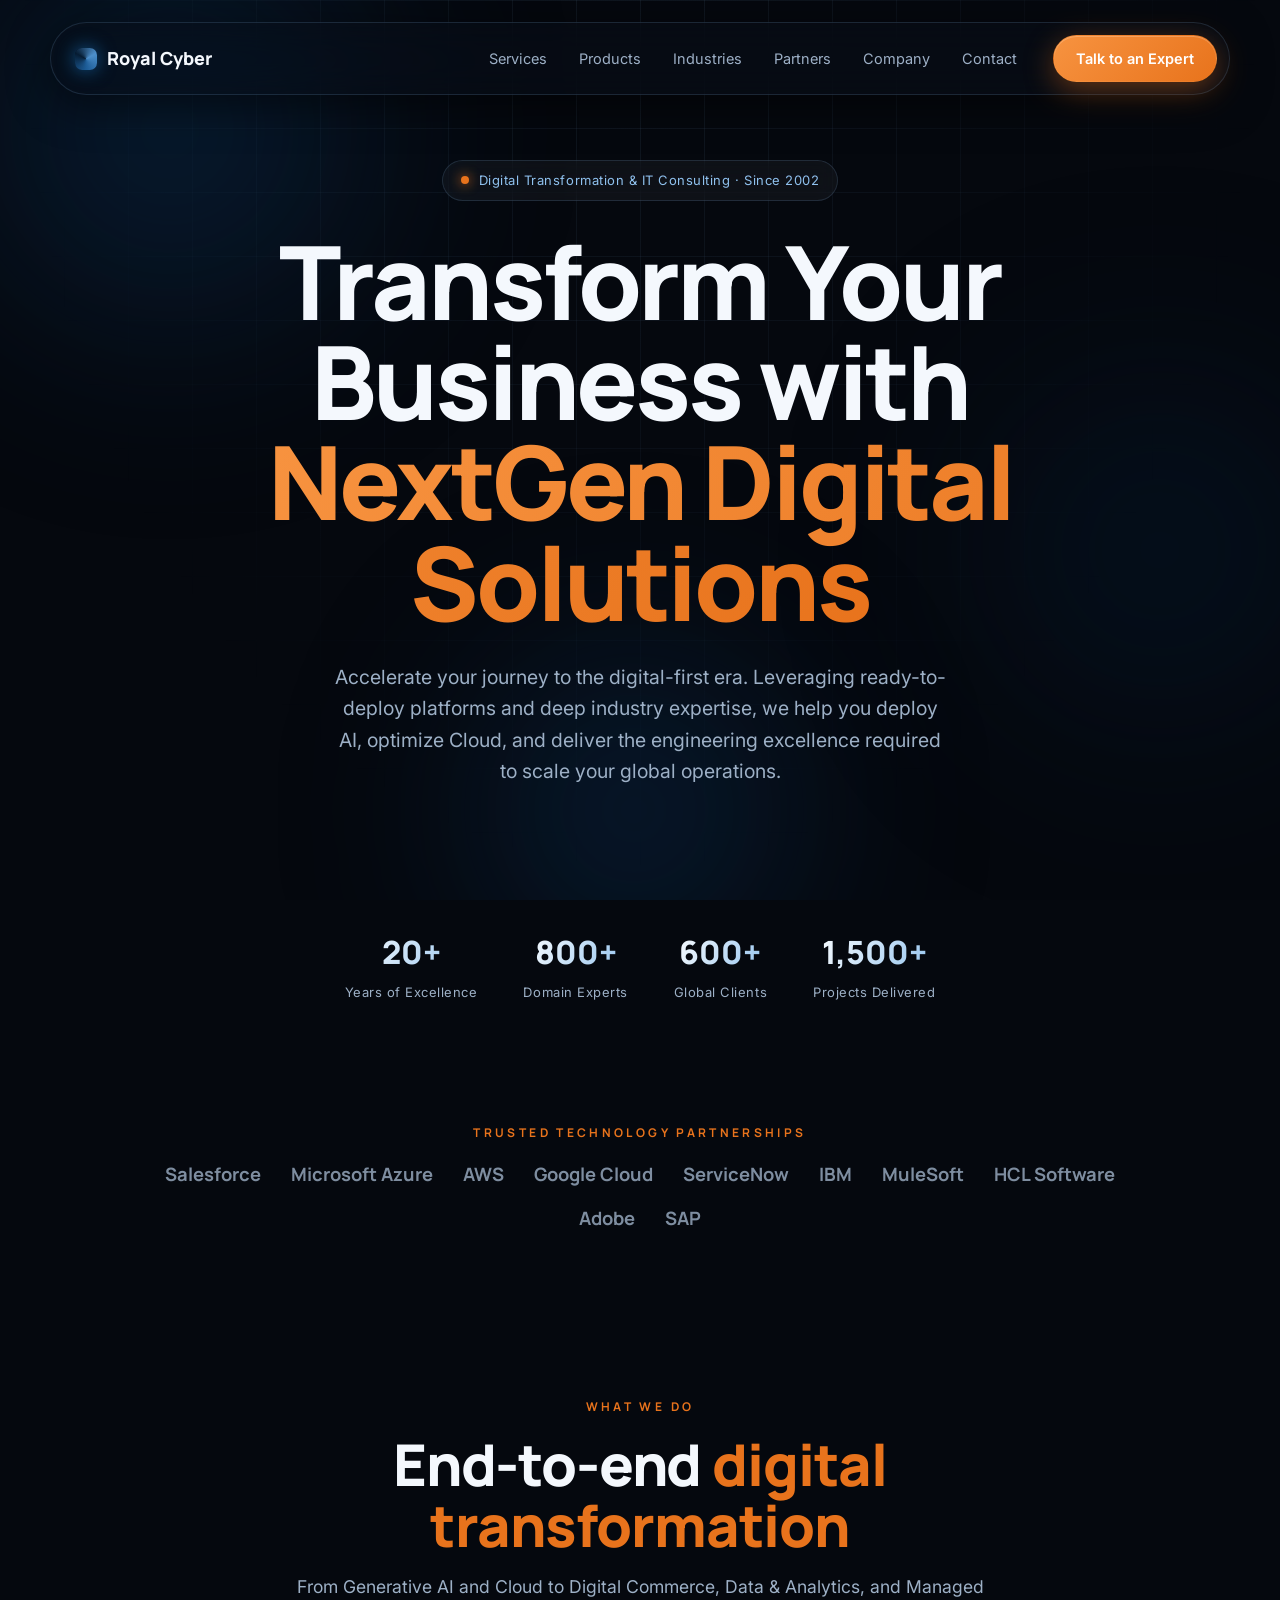
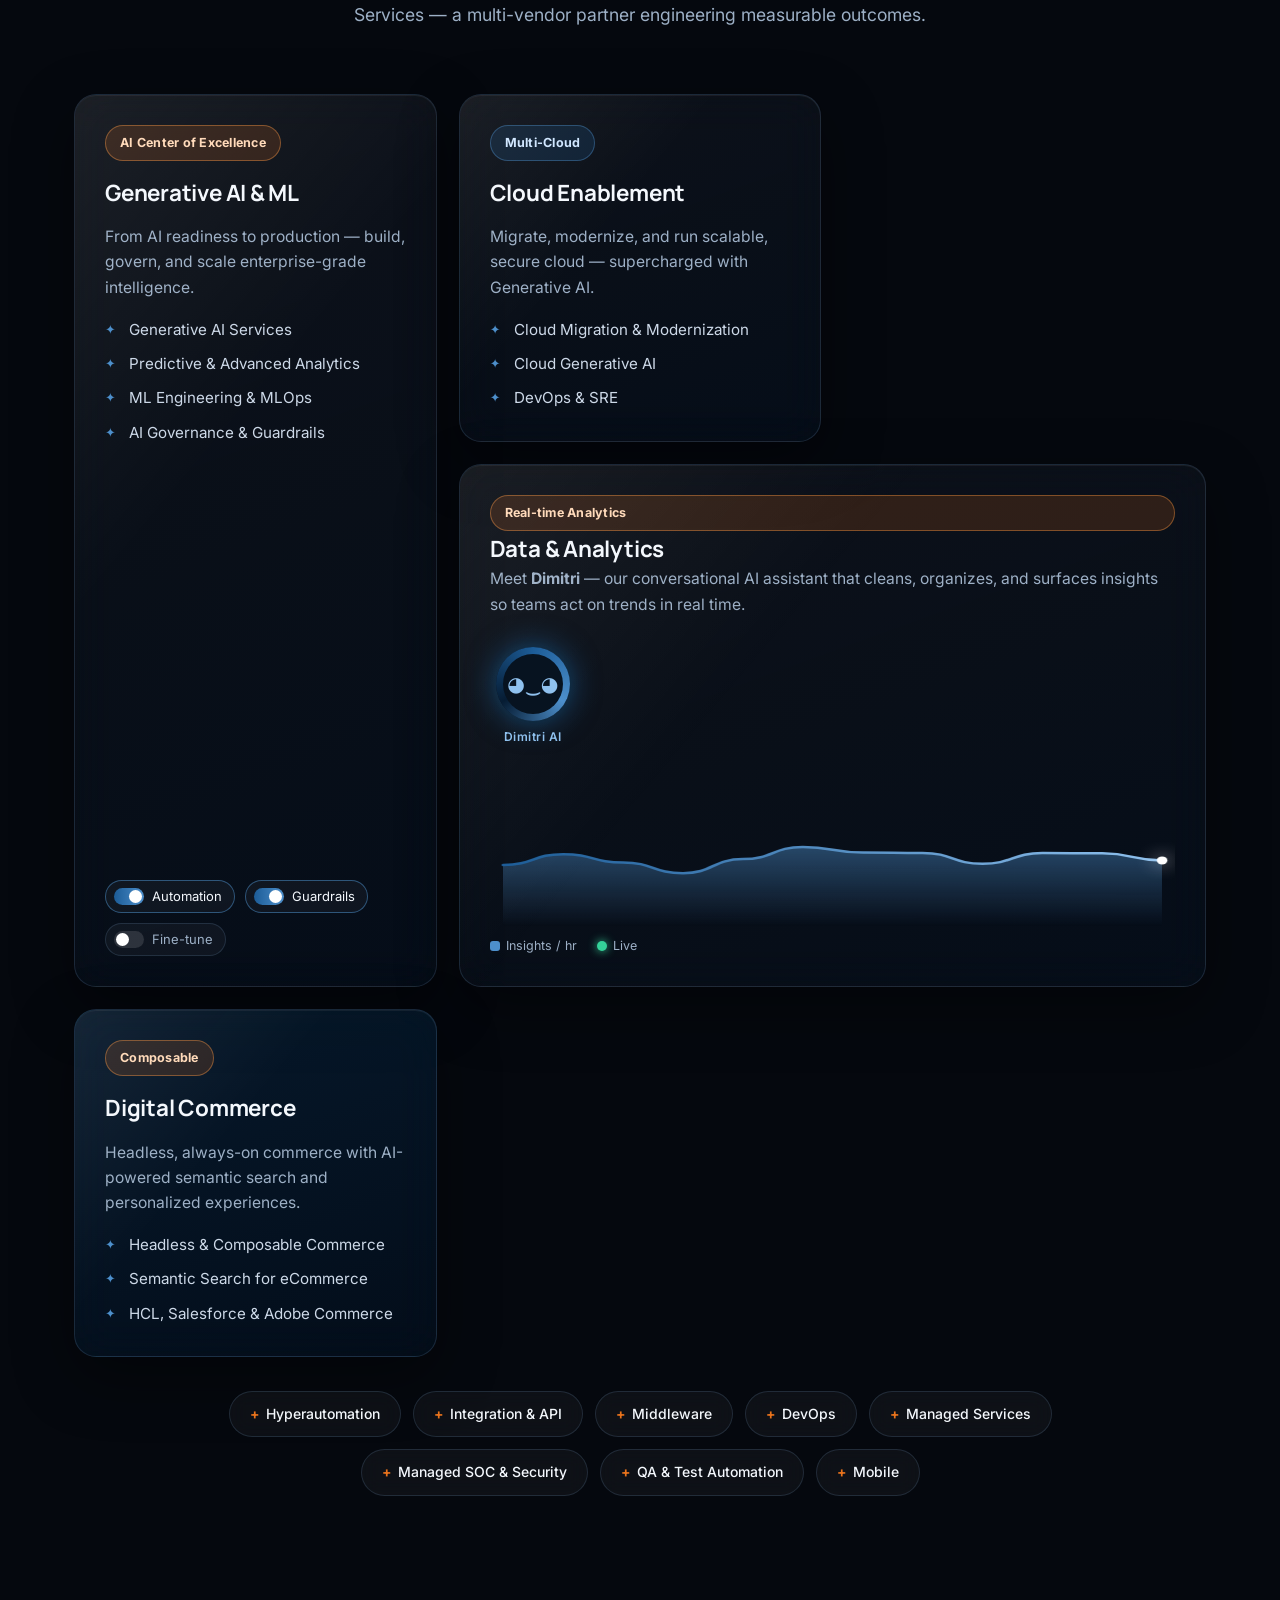
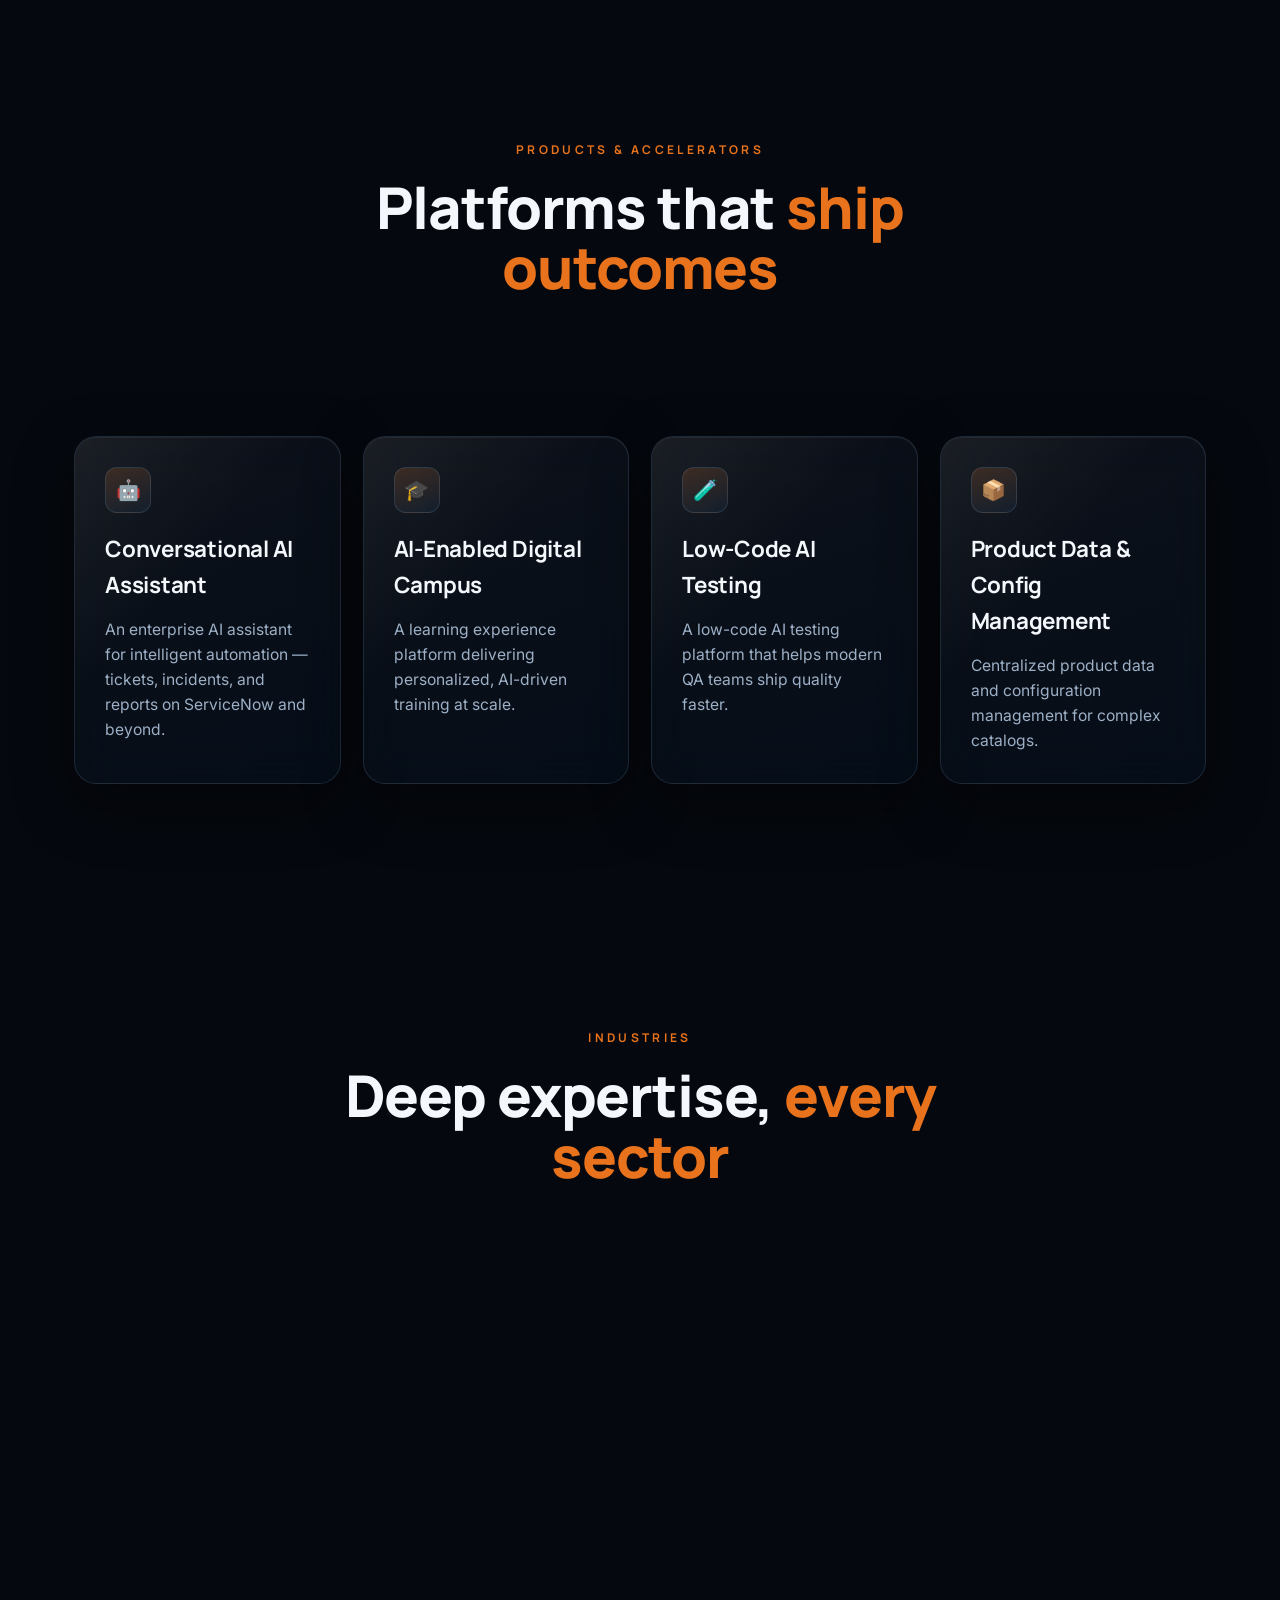
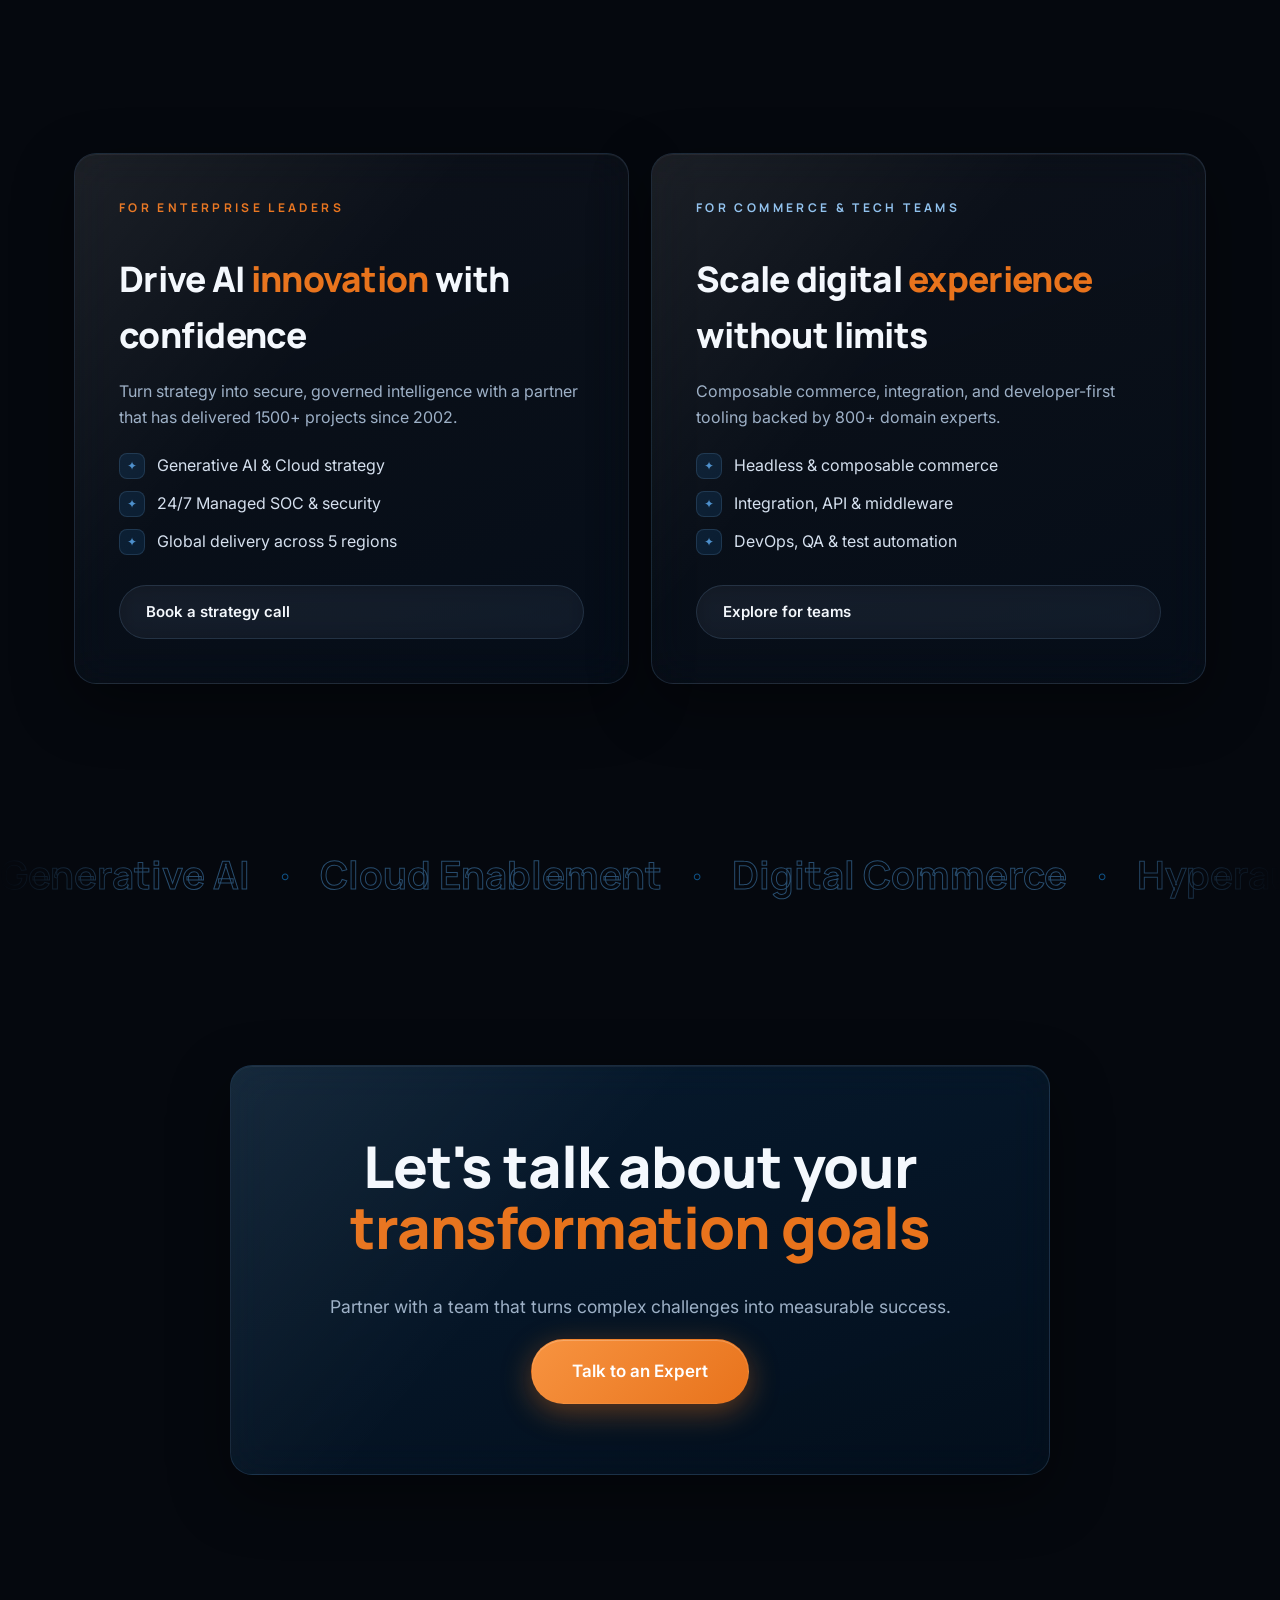
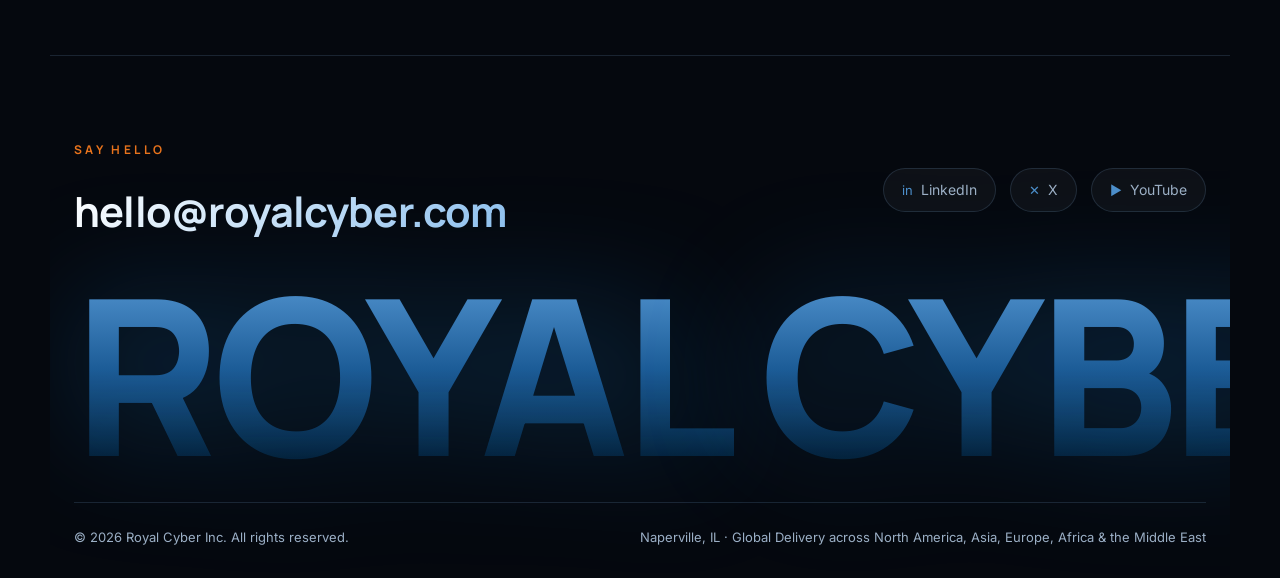
==== index.html @ 19e2948d "Populate site with real Royal Cyber homepage content and sections Rebuild page content to mirror roy" ====
<!DOCTYPE html>
<html lang="en">
<head>
  <meta charset="UTF-8" />
  <meta name="viewport" content="width=device-width, initial-scale=1.0" />
  <meta name="theme-color" content="#0B0B0E" />
  <title>Royal Cyber — Accelerate Your Digital Enterprise</title>
  <meta name="description" content="Royal Cyber leverages Generative AI, Cloud Acceleration, and Digital Commerce to transform complex challenges into measurable success." />

  <!-- Fonts: Manrope (clean display) + Inter (body) -->
  <link rel="preconnect" href="https://fonts.googleapis.com" />
  <link rel="preconnect" href="https://fonts.gstatic.com" crossorigin />
  <link href="https://fonts.googleapis.com/css2?family=Manrope:wght@500;600;700;800&family=Inter:wght@400;500;600&display=swap" rel="stylesheet" />

  <link rel="stylesheet" href="assets/styles.css" />
</head>
<body>

  <!-- ══════════════════  INTRO LOADER  ══════════════════ -->
  <div class="intro" id="intro" aria-hidden="true">
    <div class="intro__geo">
      <svg viewBox="0 0 200 200" class="intro__svg" role="img" aria-label="Royal Cyber loading">
        <defs>
          <radialGradient id="introGlow" cx="50%" cy="50%" r="50%">
            <stop offset="0%" stop-color="#5B9BD5" />
            <stop offset="55%" stop-color="#1C5C97" />
            <stop offset="100%" stop-color="#061C33" />
          </radialGradient>
        </defs>
        <!-- Sacred geometry ring of nodes -->
        <g class="intro__nodes" stroke="url(#introGlow)" stroke-width="1" fill="none">
          <circle cx="100" cy="100" r="70" opacity="0.35" />
          <circle cx="100" cy="100" r="48" opacity="0.55" />
          <polygon points="100,30 160,135 40,135" opacity="0.5" />
          <polygon points="100,170 40,65 160,65" opacity="0.5" />
        </g>
        <circle cx="100" cy="100" r="18" fill="url(#introGlow)" class="intro__core" />
      </svg>
    </div>
    <div class="intro__word">ROYAL CYBER</div>
  </div>

  <!-- ══════════════════  AMBIENT BACKGROUND  ══════════════════ -->
  <div class="aura" aria-hidden="true">
    <span class="aura__blob aura__blob--1"></span>
    <span class="aura__blob aura__blob--2"></span>
    <span class="aura__blob aura__blob--3"></span>
    <div class="aura__grid"></div>
  </div>
  <div class="cursor-trail" id="cursorTrail" aria-hidden="true"></div>

  <!-- ══════════════════  NAV  ══════════════════ -->
  <header class="nav" id="nav">
    <a href="#top" class="nav__brand" aria-label="Royal Cyber home">
      <span class="nav__logo" aria-hidden="true"></span>
      Royal&nbsp;Cyber
    </a>
    <nav class="nav__links" aria-label="Primary">
      <a href="#services">Services</a>
      <a href="#products">Products</a>
      <a href="#industries">Industries</a>
      <a href="#partners">Partners</a>
      <a href="#company">Company</a>
      <a href="#contact">Contact</a>
    </nav>
    <a href="#contact" class="btn btn--primary nav__cta">Talk to an Expert</a>
    <button class="nav__burger" id="burger" aria-label="Toggle menu" aria-expanded="false">
      <span></span><span></span>
    </button>
  </header>

  <main id="top">

    <!-- ══════════════════  HERO  ══════════════════ -->
    <section class="hero" id="hero">
      <div class="hero__inner">
        <span class="pill-tag reveal" data-reveal>
          <span class="pill-tag__dot"></span> Digital Transformation &amp; IT Consulting · Since 2002
        </span>

        <h1 class="hero__title">
          <span class="line" data-reveal>Transform Your Business with</span>
          <span class="line" data-reveal><em>NextGen Digital Solutions</em></span>
        </h1>

        <p class="hero__sub reveal" data-reveal>
          Accelerate your journey to the digital-first era. Leveraging ready-to-deploy
          platforms and deep industry expertise, we help you deploy AI, optimize Cloud,
          and deliver the engineering excellence required to scale your global operations.
        </p>

        <div class="hero__cta reveal" data-reveal>
          <a href="#contact" class="btn btn--primary">Talk to an Expert</a>
          <a href="#services" class="btn btn--ghost">Explore Our Solutions</a>
        </div>

        <div class="hero__stats reveal" data-reveal>
          <div class="hero__stat"><b data-count="20" data-suffix="+">0</b><span>Years of Excellence</span></div>
          <div class="hero__stat"><b data-count="800" data-suffix="+">0</b><span>Domain Experts</span></div>
          <div class="hero__stat"><b data-count="600" data-suffix="+">0</b><span>Global Clients</span></div>
          <div class="hero__stat"><b data-count="1500" data-suffix="+">0</b><span>Projects Delivered</span></div>
        </div>
      </div>
    </section>

    <!-- ══════════════════  PARTNERS STRIP  ══════════════════ -->
    <section class="section" id="partners" style="padding-top:40px;padding-bottom:40px;">
      <p class="eyebrow" style="text-align:center;display:block;" data-reveal>Trusted Technology Partnerships</p>
      <div class="logos" data-reveal>
        <span>Salesforce</span><span>Microsoft&nbsp;Azure</span><span>AWS</span>
        <span>Google&nbsp;Cloud</span><span>ServiceNow</span><span>IBM</span>
        <span>MuleSoft</span><span>HCL&nbsp;Software</span><span>Adobe</span><span>SAP</span>
      </div>
    </section>

    <!-- ══════════════════  SERVICES BENTO  ══════════════════ -->
    <section class="section" id="services">
      <div class="section__head">
        <span class="eyebrow" data-reveal>What We Do</span>
        <h2 class="section__title" data-reveal>End-to-end <em>digital transformation</em></h2>
        <p class="section__lead" data-reveal>
          From Generative AI and Cloud to Digital Commerce, Data &amp; Analytics, and
          Managed Services — a multi-vendor partner engineering measurable outcomes.
        </p>
      </div>

      <div class="bento">
        <!-- Card 1 : Generative AI -->
        <article class="card card--tall glass tilt" data-reveal>
          <div class="card__badge">AI Center of Excellence</div>
          <h3 class="card__title">Generative AI &amp; ML</h3>
          <p class="card__text">From AI readiness to production — build, govern, and scale enterprise-grade intelligence.</p>
          <ul class="card__list">
            <li>Generative AI Services</li>
            <li>Predictive &amp; Advanced Analytics</li>
            <li>ML Engineering &amp; MLOps</li>
            <li>AI Governance &amp; Guardrails</li>
          </ul>
          <div class="toggles" role="group" aria-label="Capabilities">
            <button class="toggle is-on" data-toggle><span></span>Automation</button>
            <button class="toggle is-on" data-toggle><span></span>Guardrails</button>
            <button class="toggle" data-toggle><span></span>Fine-tune</button>
          </div>
        </article>

        <!-- Card 2 : Cloud -->
        <article class="card glass tilt" data-reveal>
          <div class="card__badge card__badge--alt">Multi-Cloud</div>
          <h3 class="card__title">Cloud Enablement</h3>
          <p class="card__text">Migrate, modernize, and run scalable, secure cloud — supercharged with Generative AI.</p>
          <ul class="card__list">
            <li>Cloud Migration &amp; Modernization</li>
            <li>Cloud Generative AI</li>
            <li>DevOps &amp; SRE</li>
          </ul>
        </article>

        <!-- Card 3 : Data & Analytics + Dimitri AI (live chart) -->
        <article class="card card--wide glass tilt" data-reveal>
          <div class="card__row">
            <div>
              <div class="card__badge">Real-time Analytics</div>
              <h3 class="card__title">Data &amp; Analytics</h3>
              <p class="card__text">Meet <b>Dimitri</b> — our conversational AI assistant that cleans, organizes, and surfaces insights so teams act on trends in real time.</p>
            </div>
            <div class="avatar" aria-hidden="true">
              <span class="avatar__ring"></span>
              <span class="avatar__face">◕‿◕</span>
              <span class="avatar__name">Dimitri&nbsp;AI</span>
            </div>
          </div>
          <div class="chart" data-chart aria-label="Live performance chart">
            <svg viewBox="0 0 520 160" preserveAspectRatio="none" class="chart__svg">
              <defs>
                <linearGradient id="chartFill" x1="0" y1="0" x2="0" y2="1">
                  <stop offset="0%" stop-color="#4D8FCB" stop-opacity="0.45" />
                  <stop offset="100%" stop-color="#4D8FCB" stop-opacity="0" />
                </linearGradient>
                <linearGradient id="chartLine" x1="0" y1="0" x2="1" y2="0">
                  <stop offset="0%" stop-color="#1C5C97" />
                  <stop offset="100%" stop-color="#8FC1EE" />
                </linearGradient>
              </defs>
              <path class="chart__area" fill="url(#chartFill)" />
              <path class="chart__line" fill="none" stroke="url(#chartLine)" stroke-width="2.5" stroke-linecap="round" />
              <circle class="chart__dot" r="4" fill="#fff" />
            </svg>
            <div class="chart__legend">
              <span><i style="background:#4D8FCB"></i>Insights / hr</span>
              <span class="chart__live"><i></i>Live</span>
            </div>
          </div>
        </article>

        <!-- Card 4 : Digital Commerce -->
        <article class="card glass tilt card--accent" data-reveal>
          <div class="card__badge">Composable</div>
          <h3 class="card__title">Digital Commerce</h3>
          <p class="card__text">Headless, always-on commerce with AI-powered semantic search and personalized experiences.</p>
          <ul class="card__list">
            <li>Headless &amp; Composable Commerce</li>
            <li>Semantic Search for eCommerce</li>
            <li>HCL, Salesforce &amp; Adobe Commerce</li>
          </ul>
        </article>
      </div>

      <!-- capability chips -->
      <div class="chips" style="margin-top:34px;" data-reveal>
        <span class="chip"><b>+</b>Hyperautomation</span>
        <span class="chip"><b>+</b>Integration &amp; API</span>
        <span class="chip"><b>+</b>Middleware</span>
        <span class="chip"><b>+</b>DevOps</span>
        <span class="chip"><b>+</b>Managed Services</span>
        <span class="chip"><b>+</b>Managed SOC &amp; Security</span>
        <span class="chip"><b>+</b>QA &amp; Test Automation</span>
        <span class="chip"><b>+</b>Mobile</span>
      </div>
    </section>

    <!-- ══════════════════  PRODUCTS  ══════════════════ -->
    <section class="section" id="products">
      <div class="section__head">
        <span class="eyebrow" data-reveal>Products &amp; Accelerators</span>
        <h2 class="section__title" data-reveal>Platforms that <em>ship outcomes</em></h2>
        <p class="section__lead" data-reveal>
          Ready-to-deploy products built on years of enterprise engineering, so you
          move from idea to impact faster.
        </p>
      </div>

      <div class="cardgrid">
        <article class="card glass tilt" data-reveal>
          <div class="pcard__ic">🤖</div>
          <h3 class="card__title">Conversational AI Assistant</h3>
          <p class="card__text">An enterprise AI assistant for intelligent automation — tickets, incidents, and reports on ServiceNow and beyond.</p>
        </article>
        <article class="card glass tilt" data-reveal>
          <div class="pcard__ic">🎓</div>
          <h3 class="card__title">AI-Enabled Digital Campus</h3>
          <p class="card__text">A learning experience platform delivering personalized, AI-driven training at scale.</p>
        </article>
        <article class="card glass tilt" data-reveal>
          <div class="pcard__ic">🧪</div>
          <h3 class="card__title">Low-Code AI Testing</h3>
          <p class="card__text">A low-code AI testing platform that helps modern QA teams ship quality faster.</p>
        </article>
        <article class="card glass tilt" data-reveal>
          <div class="pcard__ic">📦</div>
          <h3 class="card__title">Product Data &amp; Config Management</h3>
          <p class="card__text">Centralized product data and configuration management for complex catalogs.</p>
        </article>
      </div>
    </section>

    <!-- ══════════════════  INDUSTRIES  ══════════════════ -->
    <section class="section" id="industries">
      <div class="section__head">
        <span class="eyebrow" data-reveal>Industries</span>
        <h2 class="section__title" data-reveal>Deep expertise, <em>every sector</em></h2>
      </div>
      <div class="ind-grid">
        <div class="ind glass" data-reveal><span class="ind__ic">🛍️</span><span class="ind__name">Retail &amp; eCommerce</span></div>
        <div class="ind glass" data-reveal><span class="ind__ic">🏦</span><span class="ind__name">Banking &amp; Financial</span></div>
        <div class="ind glass" data-reveal><span class="ind__ic">🩺</span><span class="ind__name">Healthcare</span></div>
        <div class="ind glass" data-reveal><span class="ind__ic">🏭</span><span class="ind__name">Manufacturing</span></div>
        <div class="ind glass" data-reveal><span class="ind__ic">🛡️</span><span class="ind__name">Insurance</span></div>
        <div class="ind glass" data-reveal><span class="ind__ic">🚚</span><span class="ind__name">Logistics &amp; Supply Chain</span></div>
        <div class="ind glass" data-reveal><span class="ind__ic">📡</span><span class="ind__name">Telecom</span></div>
        <div class="ind glass" data-reveal><span class="ind__ic">🏛️</span><span class="ind__name">Public Sector</span></div>
      </div>
    </section>

    <!-- ══════════════════  DUAL AUDIENCE / WHY  ══════════════════ -->
    <section class="section split" id="company">
      <div class="split__col glass tilt" data-reveal>
        <span class="eyebrow">For Enterprise Leaders</span>
        <h3 class="split__title">Drive AI <em>innovation</em> with confidence</h3>
        <p class="split__text">Turn strategy into secure, governed intelligence with a partner that has delivered 1500+ projects since 2002.</p>
        <ul class="feature-list">
          <li><span class="feature-list__ic">✦</span>Generative AI &amp; Cloud strategy</li>
          <li><span class="feature-list__ic">✦</span>24/7 Managed SOC &amp; security</li>
          <li><span class="feature-list__ic">✦</span>Global delivery across 5 regions</li>
        </ul>
        <a href="#contact" class="btn btn--ghost">Book a strategy call</a>
      </div>

      <div class="split__col glass tilt" data-reveal>
        <span class="eyebrow eyebrow--alt">For Commerce &amp; Tech Teams</span>
        <h3 class="split__title">Scale digital <em>experience</em> without limits</h3>
        <p class="split__text">Composable commerce, integration, and developer-first tooling backed by 800+ domain experts.</p>
        <ul class="feature-list">
          <li><span class="feature-list__ic">✦</span>Headless &amp; composable commerce</li>
          <li><span class="feature-list__ic">✦</span>Integration, API &amp; middleware</li>
          <li><span class="feature-list__ic">✦</span>DevOps, QA &amp; test automation</li>
        </ul>
        <a href="#contact" class="btn btn--ghost">Explore for teams</a>
      </div>
    </section>

    <!-- ══════════════════  KEYWORD MARQUEE  ══════════════════ -->
    <section class="section marquee-section" aria-hidden="true">
      <div class="marquee" data-reveal>
        <div class="marquee__track">
          <span>Generative AI</span><span>·</span><span>Cloud Enablement</span><span>·</span>
          <span>Digital Commerce</span><span>·</span><span>Hyperautomation</span><span>·</span>
          <span>Data &amp; Analytics</span><span>·</span><span>DevOps</span><span>·</span><span>Managed Services</span><span>·</span>
          <span>Generative AI</span><span>·</span><span>Cloud Enablement</span><span>·</span>
          <span>Digital Commerce</span><span>·</span><span>Hyperautomation</span><span>·</span>
          <span>Data &amp; Analytics</span><span>·</span><span>DevOps</span><span>·</span><span>Managed Services</span><span>·</span>
        </div>
      </div>
    </section>

    <!-- ══════════════════  CTA  ══════════════════ -->
    <section class="section cta-band">
      <div class="cta-band__inner glass" data-reveal>
        <h2 class="section__title">Let's talk about your <em>transformation goals</em></h2>
        <p class="section__lead">Partner with a team that turns complex challenges into measurable success.</p>
        <a href="#contact" class="btn btn--primary btn--lg">Talk to an Expert</a>
      </div>
    </section>
  </main>

  <!-- ══════════════════  FOOTER  ══════════════════ -->
  <footer class="footer" id="contact">
    <div class="footer__top">
      <div class="footer__contact">
        <span class="eyebrow">Say hello</span>
        <a href="mailto:hello@royalcyber.com" class="footer__mail">hello@royalcyber.com</a>
      </div>
      <nav class="footer__social" aria-label="Social">
        <a href="#" aria-label="LinkedIn"><span>in</span>LinkedIn</a>
        <a href="#" aria-label="X"><span>✕</span>X</a>
        <a href="#" aria-label="YouTube"><span>▶</span>YouTube</a>
      </nav>
    </div>
    <div class="footer__brand" aria-hidden="true">
      <span data-reveal>ROYAL</span>
      <span data-reveal>CYBER</span>
    </div>
    <div class="footer__legal">
      <span>© <span id="year"></span> Royal Cyber Inc. All rights reserved.</span>
      <span>Naperville, IL · Global Delivery across North America, Asia, Europe, Africa &amp; the Middle East</span>
    </div>
  </footer>

  <script src="assets/script.js"></script>
</body>
</html>
---- assets/styles.css ----
/* ══════════════════════════════════════════════════════════
   ROYAL CYBER — Landing Page
   Dark navy elegance · brand blue gradients · orange accents · glass
   ══════════════════════════════════════════════════════════ */

:root {
  --bg:        #05080E;   /* near-black navy      */
  --bg-soft:   #0A0F17;
  --violet:    #0C355F;   /* deep brand navy      */
  --violet-2:  #061C33;   /* deepest navy         */
  --purple:    #1C5C97;   /* brand blue           */
  --purple-lt: #4D8FCB;   /* lighter azure        */
  --lilac:     #8FC1EE;   /* light sky            */
  --orange:    #E8731C;   /* BRAND ACCENT         */
  --orange-lt: #F79340;   /* accent hover / bright */
  --ink:       #F4F8FD;
  --muted:     #9DB0C6;
  --line:      rgba(120,165,210,0.18);
  --glass:     rgba(255,255,255,0.04);
  --glass-2:   rgba(20,60,105,0.10);
  --radius:    22px;
  --ease:      cubic-bezier(0.22, 1, 0.36, 1);
  --font-display: "Manrope", system-ui, sans-serif;
  --font-serif:   "Manrope", system-ui, sans-serif;
  --font-body:    "Inter", system-ui, sans-serif;
}

* { margin: 0; padding: 0; box-sizing: border-box; }

html { scroll-behavior: smooth; scroll-padding-top: 110px; -webkit-font-smoothing: antialiased; overflow-x: hidden; }

body {
  font-family: var(--font-body);
  background: var(--bg);
  color: var(--ink);
  line-height: 1.6;
  overflow-x: hidden;
  position: relative;
}

em { font-family: var(--font-display); font-style: normal; font-weight: 800; color: var(--orange); }

a { color: inherit; text-decoration: none; }

::selection { background: var(--purple); color: #fff; }

/* ── scrollbar ── */
::-webkit-scrollbar { width: 10px; }
::-webkit-scrollbar-track { background: var(--bg); }
::-webkit-scrollbar-thumb { background: linear-gradient(var(--violet), var(--violet-2)); border-radius: 20px; }

/* ══════════════  INTRO LOADER  ══════════════ */
.intro {
  position: fixed; inset: 0; z-index: 1000;
  display: grid; place-items: center; gap: 26px;
  background: radial-gradient(circle at 50% 45%, #04101d 0%, var(--bg) 70%);
  transition: opacity .8s var(--ease), visibility .8s;
}
.intro.is-done { opacity: 0; visibility: hidden; pointer-events: none; }
.intro__svg { width: 190px; height: 190px; filter: drop-shadow(0 0 40px rgba(23,131,214,.6)); }
.intro__nodes { transform-origin: 100px 100px; animation: spin 14s linear infinite; }
.intro__nodes circle, .intro__nodes polygon {
  stroke-dasharray: 600; stroke-dashoffset: 600;
  animation: draw 2.2s var(--ease) forwards;
}
.intro__core { transform-origin: 100px 100px; animation: pulse 2.2s ease-in-out infinite; }
.intro__word {
  font-family: var(--font-display); font-weight: 800; letter-spacing: .5em;
  font-size: 14px; color: var(--lilac); padding-left: .5em;
  opacity: 0; animation: fadeUp .8s var(--ease) .7s forwards;
}
@keyframes draw  { to { stroke-dashoffset: 0; } }
@keyframes spin  { to { transform: rotate(360deg); } }
@keyframes pulse { 0%,100% { transform: scale(1); opacity:.9 } 50% { transform: scale(1.35); opacity:1 } }

/* ══════════════  AMBIENT AURA  ══════════════ */
.aura { position: fixed; inset: 0; z-index: -2; overflow: hidden; pointer-events: none; }
.aura__blob {
  position: absolute; border-radius: 50%; filter: blur(90px); opacity: .55;
  will-change: transform;
}
.aura__blob--1 { width: 620px; height: 620px; top: -180px; left: -140px;
  background: radial-gradient(circle, var(--violet), transparent 65%); animation: float1 22s ease-in-out infinite; }
.aura__blob--2 { width: 560px; height: 560px; top: 30%; right: -160px;
  background: radial-gradient(circle, var(--violet-2), transparent 65%); animation: float2 26s ease-in-out infinite; }
.aura__blob--3 { width: 500px; height: 500px; bottom: -160px; left: 30%;
  background: radial-gradient(circle, #0C355F, transparent 65%); animation: float3 30s ease-in-out infinite; }
.aura__grid {
  position: absolute; inset: 0;
  background-image: linear-gradient(var(--line) 1px, transparent 1px),
                    linear-gradient(90deg, var(--line) 1px, transparent 1px);
  background-size: 64px 64px;
  mask-image: radial-gradient(ellipse at 50% 0%, #000 10%, transparent 70%);
  opacity: .5;
}
@keyframes float1 { 0%,100%{transform:translate(0,0)} 50%{transform:translate(60px,50px)} }
@keyframes float2 { 0%,100%{transform:translate(0,0)} 50%{transform:translate(-70px,40px)} }
@keyframes float3 { 0%,100%{transform:translate(0,0)} 50%{transform:translate(40px,-60px)} }

/* cursor glow trail */
.cursor-trail {
  position: fixed; top: 0; left: 0; width: 380px; height: 380px; z-index: -1;
  border-radius: 50%; pointer-events: none; transform: translate(-50%,-50%);
  background: radial-gradient(circle, rgba(23,131,214,.16), transparent 60%);
  transition: opacity .4s; opacity: 0;
}

/* ══════════════  BUTTONS / PILLS  ══════════════ */
.btn {
  display: inline-flex; align-items: center; gap: 8px;
  font-family: var(--font-body); font-weight: 600; font-size: 15px;
  padding: 14px 26px; border-radius: 999px; cursor: pointer;
  border: 1px solid transparent; position: relative; overflow: hidden;
  transition: transform .35s var(--ease), box-shadow .35s var(--ease), background .35s;
  white-space: nowrap;
}
.btn--primary {
  color: #fff;
  background: linear-gradient(135deg, var(--orange-lt), var(--orange));
  box-shadow: 0 8px 30px rgba(232,115,28,.4), inset 0 1px 0 rgba(255,255,255,.22);
}
.btn--primary:hover { transform: translateY(-3px); box-shadow: 0 14px 44px rgba(232,115,28,.58); }
.btn--ghost {
  color: var(--ink); background: var(--glass);
  border-color: var(--line); backdrop-filter: blur(12px);
}
.btn--ghost:hover { transform: translateY(-3px); border-color: var(--purple-lt); background: rgba(30,90,160,.1); }
.btn--lg { padding: 18px 40px; font-size: 17px; }

.pill-tag {
  display: inline-flex; align-items: center; gap: 10px;
  font-size: 13px; letter-spacing: .04em; color: var(--lilac);
  padding: 9px 18px; border-radius: 999px;
  background: var(--glass); border: 1px solid var(--line); backdrop-filter: blur(12px);
}
.pill-tag__dot { width: 8px; height: 8px; border-radius: 50%; background: var(--orange);
  box-shadow: 0 0 12px var(--orange); animation: pulse 2s ease-in-out infinite; }

.eyebrow {
  display: inline-block; font-family: var(--font-display); font-weight: 700;
  font-size: 12px; letter-spacing: .28em; text-transform: uppercase;
  color: var(--orange); margin-bottom: 18px;
}
.eyebrow--alt { color: var(--lilac); }

/* ══════════════  NAV  ══════════════ */
.nav {
  position: fixed; top: 22px; left: 50%; transform: translateX(-50%);
  z-index: 100; width: min(1180px, calc(100% - 40px));
  display: flex; align-items: center; gap: 22px;
  padding: 12px 12px 12px 24px; border-radius: 999px;
  background: rgba(9,14,22,.6); border: 1px solid var(--line);
  backdrop-filter: blur(18px) saturate(140%);
  box-shadow: 0 10px 40px rgba(0,0,0,.5);
  transition: transform .5s var(--ease), box-shadow .4s, background .4s;
}
.nav.is-hidden { transform: translateX(-50%) translateY(-140%); }
.nav.is-scrolled { background: rgba(6,9,15,.82); box-shadow: 0 12px 50px rgba(0,56,99,.35); }
.nav__brand {
  font-family: var(--font-display); font-weight: 800; font-size: 18px;
  display: flex; align-items: center; gap: 10px; margin-right: auto;
}
.nav__logo { width: 22px; height: 22px; border-radius: 7px;
  background: conic-gradient(from 180deg, var(--purple), var(--violet-2), var(--purple-lt), var(--purple));
  box-shadow: 0 0 18px rgba(23,131,214,.6); }
.nav__links { display: flex; gap: 4px; }
.nav__links a {
  font-size: 14.5px; color: var(--muted); padding: 8px 14px; border-radius: 999px;
  transition: color .3s, background .3s;
}
.nav__links a:hover { color: var(--ink); background: var(--glass); }
.nav__cta { padding: 11px 22px; font-size: 14.5px; }
.nav__burger { display: none; background: none; border: 0; width: 40px; height: 40px;
  cursor: pointer; flex-direction: column; gap: 5px; align-items: center; justify-content: center; }
.nav__burger span { width: 22px; height: 2px; background: var(--ink); border-radius: 2px; transition: .3s; }
.nav__burger.is-open span:nth-child(1) { transform: translateY(3.5px) rotate(45deg); }
.nav__burger.is-open span:nth-child(2) { transform: translateY(-3.5px) rotate(-45deg); }

/* ══════════════  LAYOUT / SECTIONS  ══════════════ */
.section { max-width: 1180px; margin: 0 auto; padding: 120px 24px; }
.section__head { max-width: 720px; margin: 0 auto 64px; text-align: center; }
.section__title {
  font-family: var(--font-display); font-weight: 800; letter-spacing: -.02em;
  font-size: clamp(2.1rem, 5vw, 3.6rem); line-height: 1.05;
}
.section__lead { color: var(--muted); font-size: 1.1rem; margin-top: 18px; }

/* ══════════════  HERO  ══════════════ */
.hero { min-height: 100vh; display: grid; place-items: center; padding: 160px 24px 80px; text-align: center; }
.hero__inner { max-width: 900px; display: grid; justify-items: center; gap: 30px; transform: translateY(var(--hy, 0)); }
.hero__title {
  font-family: var(--font-display); font-weight: 800; letter-spacing: -.03em;
  font-size: clamp(2.8rem, 8.5vw, 6.4rem); line-height: .98;
}
.hero__title .line { display: block; }
.hero__title em {
  background: linear-gradient(120deg, var(--orange-lt), var(--orange));
  -webkit-background-clip: text; background-clip: text; -webkit-text-fill-color: transparent;
}
.hero__sub { max-width: 620px; color: var(--muted); font-size: clamp(1rem, 2.2vw, 1.22rem); }
.hero__cta { display: flex; gap: 14px; flex-wrap: wrap; justify-content: center; }
.hero__stats { display: flex; gap: 46px; margin-top: 26px; flex-wrap: wrap; justify-content: center; }
.hero__stat { display: grid; gap: 4px; }
.hero__stat b {
  font-family: var(--font-display); font-weight: 800; font-size: 2rem;
  background: linear-gradient(120deg, #fff, var(--lilac));
  -webkit-background-clip: text; background-clip: text; -webkit-text-fill-color: transparent;
}
.hero__stat span { font-size: 13px; color: var(--muted); letter-spacing: .04em; }

/* ══════════════  GLASS + TILT  ══════════════ */
.glass {
  background: linear-gradient(160deg, var(--glass), var(--glass-2));
  border: 1px solid var(--line); border-radius: var(--radius);
  backdrop-filter: blur(20px) saturate(140%);
  box-shadow: 0 20px 60px rgba(0,0,0,.4), inset 0 1px 0 rgba(255,255,255,.06);
  position: relative; overflow: hidden;
}
.glass::before {
  content: ""; position: absolute; inset: 0; border-radius: inherit;
  background: linear-gradient(130deg, rgba(255,255,255,.1), transparent 40%);
  opacity: .6; pointer-events: none;
}
.tilt { transition: transform .4s var(--ease), box-shadow .4s var(--ease); transform-style: preserve-3d; }
.tilt:hover { box-shadow: 0 30px 80px rgba(0,56,99,.5), inset 0 1px 0 rgba(255,255,255,.1); }

/* ══════════════  BENTO GRID  ══════════════ */
.bento {
  display: grid; grid-template-columns: repeat(3, 1fr); gap: 22px;
  grid-auto-rows: minmax(200px, auto);
}
.card { padding: 30px; display: flex; flex-direction: column; gap: 14px; }
.card--tall { grid-row: span 2; }
.card--wide { grid-column: span 2; }
.card--accent { background: linear-gradient(160deg, rgba(23,131,214,.14), rgba(0,43,78,.16)); }
.card__badge {
  align-self: flex-start; font-size: 12.5px; font-weight: 700; letter-spacing: .02em;
  color: #ffd9b8; padding: 7px 14px; border-radius: 999px;
  background: rgba(232,115,28,.16); border: 1px solid rgba(247,147,64,.42);
}
.card__badge--alt { color: #cfe6ff; background: rgba(28,92,151,.22); border-color: rgba(77,143,203,.4); }
.card__title { font-family: var(--font-display); font-weight: 700; font-size: 1.4rem; letter-spacing: -.01em; }
.card__text { color: var(--muted); font-size: .98rem; }
.card__list { list-style: none; display: grid; gap: 10px; margin-top: 4px; }
.card__list li { position: relative; padding-left: 24px; font-size: .95rem; color: #cdd9e8; }
.card__list li::before {
  content: "✦"; position: absolute; left: 0; color: var(--purple-lt); font-size: .8rem; top: 2px;
}
.card__row { display: flex; justify-content: space-between; gap: 24px; align-items: flex-start; flex-wrap: wrap; }

/* toggles */
.toggles { display: flex; gap: 10px; flex-wrap: wrap; margin-top: auto; }
.toggle {
  display: inline-flex; align-items: center; gap: 8px; cursor: pointer;
  font-size: 13px; color: var(--muted); font-family: var(--font-body);
  padding: 7px 12px 7px 8px; border-radius: 999px;
  background: var(--glass); border: 1px solid var(--line); transition: .3s;
}
.toggle span {
  width: 30px; height: 17px; border-radius: 999px; background: rgba(255,255,255,.12);
  position: relative; transition: .3s;
}
.toggle span::after {
  content: ""; position: absolute; top: 2px; left: 2px; width: 13px; height: 13px;
  border-radius: 50%; background: #fff; transition: .3s var(--ease);
}
.toggle.is-on { color: var(--ink); border-color: rgba(92,180,255,.4); }
.toggle.is-on span { background: linear-gradient(90deg, var(--purple), var(--purple-lt)); }
.toggle.is-on span::after { transform: translateX(13px); }

/* avatar */
.avatar { display: grid; justify-items: center; gap: 6px; position: relative; padding: 6px; }
.avatar__ring {
  width: 74px; height: 74px; border-radius: 50%;
  background: conic-gradient(from 0deg, var(--purple), var(--purple-lt), var(--violet-2), var(--purple));
  display: grid; place-items: center; animation: spin 8s linear infinite;
  box-shadow: 0 0 30px rgba(23,131,214,.5);
}
.avatar__face {
  position: absolute; top: 6px; width: 60px; height: 60px; border-radius: 50%;
  background: #071320; display: grid; place-items: center; font-size: 20px; color: var(--lilac);
  left: 50%; transform: translateX(-50%); margin-top: 7px;
}
.avatar__name { font-size: 12px; font-weight: 600; color: var(--lilac); letter-spacing: .04em; }

/* chart */
.chart { margin-top: auto; }
.chart__svg { width: 100%; height: 160px; display: block; }
.chart__line { stroke-dasharray: 1400; stroke-dashoffset: 1400; }
.chart.is-live .chart__line { animation: draw 2.4s var(--ease) forwards; }
.chart.is-live .chart__area { opacity: 0; animation: fadeIn 1.2s ease 1s forwards; }
.chart__dot { filter: drop-shadow(0 0 8px #fff); opacity: 0; }
.chart.is-live .chart__dot { animation: fadeIn .4s ease 2.2s forwards; }
.chart__legend { display: flex; gap: 20px; font-size: 12.5px; color: var(--muted); margin-top: 10px; }
.chart__legend i { display: inline-block; width: 10px; height: 10px; border-radius: 3px; margin-right: 6px; vertical-align: middle; }
.chart__live i { background: #34d399; border-radius: 50%; box-shadow: 0 0 10px #34d399; animation: pulse 1.6s ease-in-out infinite; }
@keyframes fadeIn { to { opacity: 1; } }

/* metrics */
.metrics { display: flex; gap: 22px; flex-wrap: wrap; margin: 8px 0; }
.metric { display: grid; gap: 2px; }
.metric b {
  font-family: var(--font-display); font-weight: 800; font-size: 1.7rem;
  background: linear-gradient(120deg, #fff, var(--lilac));
  -webkit-background-clip: text; background-clip: text; -webkit-text-fill-color: transparent;
}
.metric span { font-size: 12px; color: var(--muted); }

/* ══════════════  SPLIT / DUAL AUDIENCE  ══════════════ */
.split { display: grid; grid-template-columns: 1fr 1fr; gap: 22px; }
.split__col { padding: 44px; display: grid; gap: 16px; align-content: start; }
.split__title { font-family: var(--font-display); font-weight: 800; font-size: clamp(1.6rem, 3vw, 2.2rem); letter-spacing: -.02em; }
.split__text { color: var(--muted); }
.feature-list { list-style: none; display: grid; gap: 12px; margin: 6px 0 14px; }
.feature-list li { display: flex; align-items: center; gap: 12px; font-size: 1rem; color: #d5e0ee; }
.feature-list__ic {
  width: 26px; height: 26px; border-radius: 8px; display: grid; place-items: center;
  font-size: 12px; color: var(--purple-lt);
  background: rgba(23,131,214,.14); border: 1px solid var(--line);
}

/* ══════════════  MARQUEE  ══════════════ */
.marquee-section { padding: 40px 0; max-width: 100%; }
.marquee { overflow: hidden; -webkit-mask-image: linear-gradient(90deg, transparent, #000 12%, #000 88%, transparent); mask-image: linear-gradient(90deg, transparent, #000 12%, #000 88%, transparent); }
.marquee__track { display: flex; gap: 30px; width: max-content; animation: marquee 32s linear infinite; }
.marquee__track span {
  font-family: var(--font-display); font-weight: 700; font-size: clamp(1.4rem, 3vw, 2.4rem);
  color: transparent; -webkit-text-stroke: 1px rgba(92,180,255,.4); white-space: nowrap;
}
.marquee__track span:nth-child(even) { -webkit-text-stroke: 1px rgba(23,131,214,.6); }
@keyframes marquee { to { transform: translateX(-50%); } }

/* ══════════════  CARD GRID (products / capabilities)  ══════════════ */
.cardgrid { display: grid; grid-template-columns: repeat(4, 1fr); gap: 22px; }
.cardgrid .card { min-height: 230px; }
.pcard__ic {
  width: 46px; height: 46px; border-radius: 12px; display: grid; place-items: center;
  font-size: 20px; margin-bottom: 4px;
  background: linear-gradient(160deg, rgba(232,115,28,.18), rgba(28,92,151,.12));
  border: 1px solid var(--line);
}

/* ── capability chips ── */
.chips { display: flex; flex-wrap: wrap; gap: 12px; justify-content: center; max-width: 900px; margin: 0 auto; }
.chip {
  font-size: 14px; color: var(--ink); font-weight: 500;
  padding: 11px 20px; border-radius: 999px;
  background: var(--glass); border: 1px solid var(--line); backdrop-filter: blur(10px);
  transition: transform .3s var(--ease), border-color .3s, background .3s;
}
.chip:hover { transform: translateY(-3px); border-color: var(--orange); background: rgba(232,115,28,.08); }
.chip b { color: var(--orange); font-weight: 700; margin-right: 6px; }

/* ── industries ── */
.ind-grid { display: grid; grid-template-columns: repeat(4, 1fr); gap: 16px; }
.ind {
  padding: 26px 22px; border-radius: 16px; display: grid; gap: 8px;
  background: var(--glass); border: 1px solid var(--line);
  transition: transform .3s var(--ease), border-color .3s;
}
.ind:hover { transform: translateY(-4px); border-color: var(--purple-lt); }
.ind__ic { font-size: 22px; }
.ind__name { font-family: var(--font-display); font-weight: 700; font-size: 1.02rem; }

/* ── partner logo row ── */
.logos { display: flex; flex-wrap: wrap; justify-content: center; gap: 14px 30px; max-width: 960px; margin: 0 auto; }
.logos span {
  font-family: var(--font-display); font-weight: 700; font-size: 1.15rem;
  color: var(--muted); opacity: .8; transition: color .3s, opacity .3s;
}
.logos span:hover { color: var(--ink); opacity: 1; }

/* ══════════════  CTA BAND  ══════════════ */
.cta-band__inner { max-width: 820px; margin: 0 auto; text-align: center; padding: 70px 40px; display: grid; gap: 18px; justify-items: center;
  background: linear-gradient(160deg, rgba(23,131,214,.16), rgba(0,43,78,.2)); }

/* ══════════════  FOOTER  ══════════════ */
.footer { border-top: 1px solid var(--line); padding: 80px 24px 30px; max-width: 1180px; margin: 60px auto 0; position: relative; overflow: hidden; }
.footer__top { display: flex; justify-content: space-between; gap: 30px; flex-wrap: wrap; margin-bottom: 40px; }
.footer__mail {
  display: block; font-family: var(--font-display); font-weight: 700;
  font-size: clamp(1.6rem, 4vw, 2.6rem); letter-spacing: -.02em;
  background: linear-gradient(120deg, #fff, var(--lilac));
  -webkit-background-clip: text; background-clip: text; -webkit-text-fill-color: transparent;
  transition: opacity .3s;
}
.footer__mail:hover { opacity: .8; }
.footer__social { display: flex; gap: 14px; align-items: center; flex-wrap: wrap; }
.footer__social a {
  display: inline-flex; align-items: center; gap: 8px; font-size: 14px; color: var(--muted);
  padding: 10px 18px; border-radius: 999px; background: var(--glass); border: 1px solid var(--line);
  transition: .3s;
}
.footer__social a:hover { color: var(--ink); border-color: var(--purple-lt); transform: translateY(-2px); }
.footer__social span { font-size: 13px; color: var(--purple-lt); }
.footer__brand {
  display: flex; justify-content: space-between; gap: 2vw; line-height: .82; margin: 20px 0 40px;
  font-family: var(--font-display); font-weight: 800; letter-spacing: -.03em;
  font-size: clamp(3.5rem, 17vw, 15rem);
}
.footer__brand span {
  background: linear-gradient(180deg, var(--purple-lt) 0%, var(--purple) 48%, rgba(0,56,99,.45) 100%);
  -webkit-background-clip: text; background-clip: text; -webkit-text-fill-color: transparent;
  filter: drop-shadow(0 0 60px rgba(23,131,214,.35));
}
.footer__legal { display: flex; justify-content: space-between; gap: 20px; flex-wrap: wrap;
  font-size: 13px; color: var(--muted); border-top: 1px solid var(--line); padding-top: 24px; }

/* ══════════════  REVEAL ANIMATION  ══════════════ */
[data-reveal] { opacity: 0; transform: translateY(34px); transition: opacity .9s var(--ease), transform .9s var(--ease); }
[data-reveal].is-in { opacity: 1; transform: none; }
.hero__title .line[data-reveal] { transform: translateY(60px); }
.hero__title .line[data-reveal].is-in { transform: none; }

/* ══════════════  RESPONSIVE  ══════════════ */
@media (max-width: 900px) {
  .nav__links, .nav__cta { display: none; }
  .nav__burger { display: flex; }
  .nav.is-open { flex-wrap: wrap; border-radius: 26px; }
  .nav.is-open .nav__links {
    display: flex; flex-direction: column; width: 100%; gap: 2px; padding-top: 8px;
  }
  .nav.is-open .nav__links a { padding: 12px 14px; }
  .nav.is-open .nav__cta { display: inline-flex; width: 100%; justify-content: center; margin-top: 6px; }
  .bento { grid-template-columns: 1fr 1fr; }
  .card--wide { grid-column: span 2; }
  .card--tall { grid-row: span 1; }
  .split { grid-template-columns: 1fr; }
  .cardgrid { grid-template-columns: 1fr 1fr; }
  .ind-grid { grid-template-columns: 1fr 1fr; }
}
@media (max-width: 560px) {
  .section { padding: 90px 18px; }
  .bento { grid-template-columns: 1fr; }
  .card--wide { grid-column: span 1; }
  .hero__stats { gap: 30px; }
  .split__col { padding: 30px; }
  .footer__brand { font-size: clamp(3rem, 22vw, 8rem); }
  .cardgrid { grid-template-columns: 1fr; }
  .ind-grid { grid-template-columns: 1fr 1fr; }
}

/* reduced motion */
@media (prefers-reduced-motion: reduce) {
  *, *::before, *::after { animation-duration: .001ms !important; animation-iteration-count: 1 !important; transition-duration: .001ms !important; }
  [data-reveal] { opacity: 1; transform: none; }
  html { scroll-behavior: auto; }
}
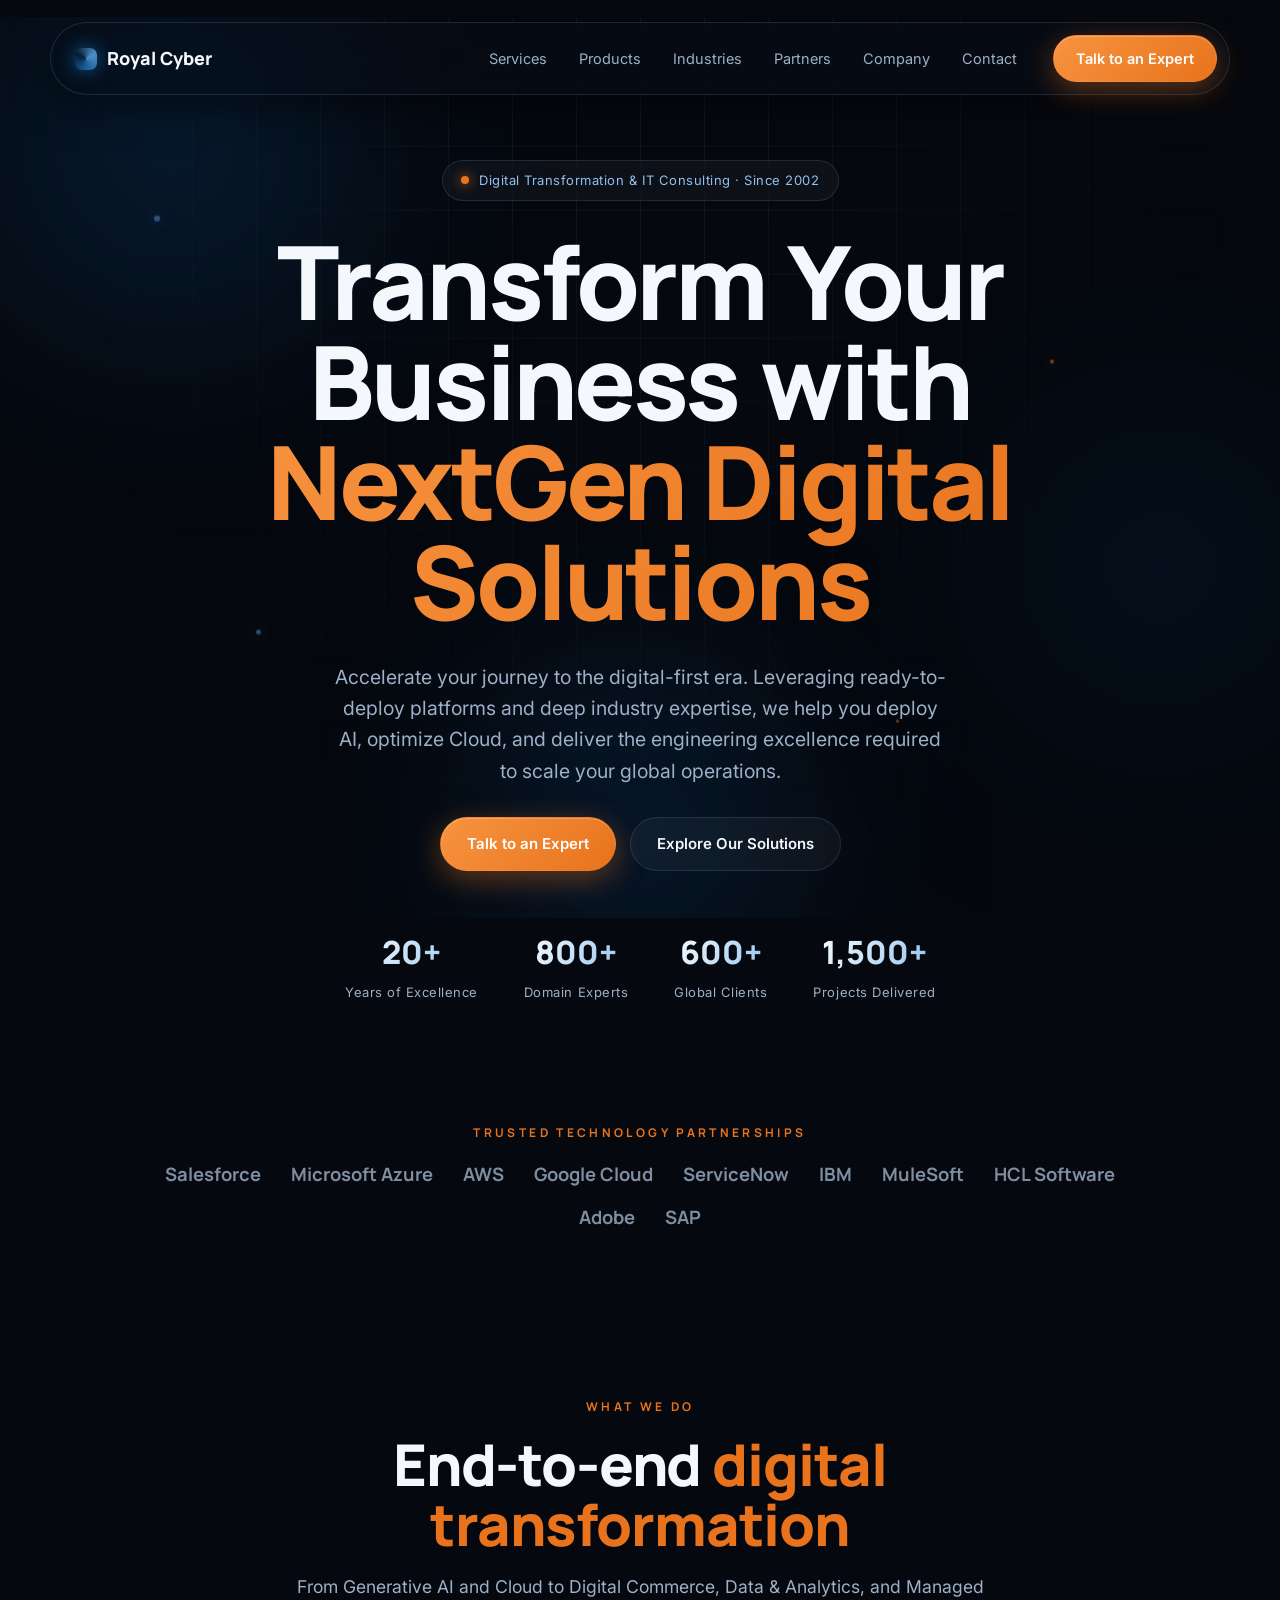
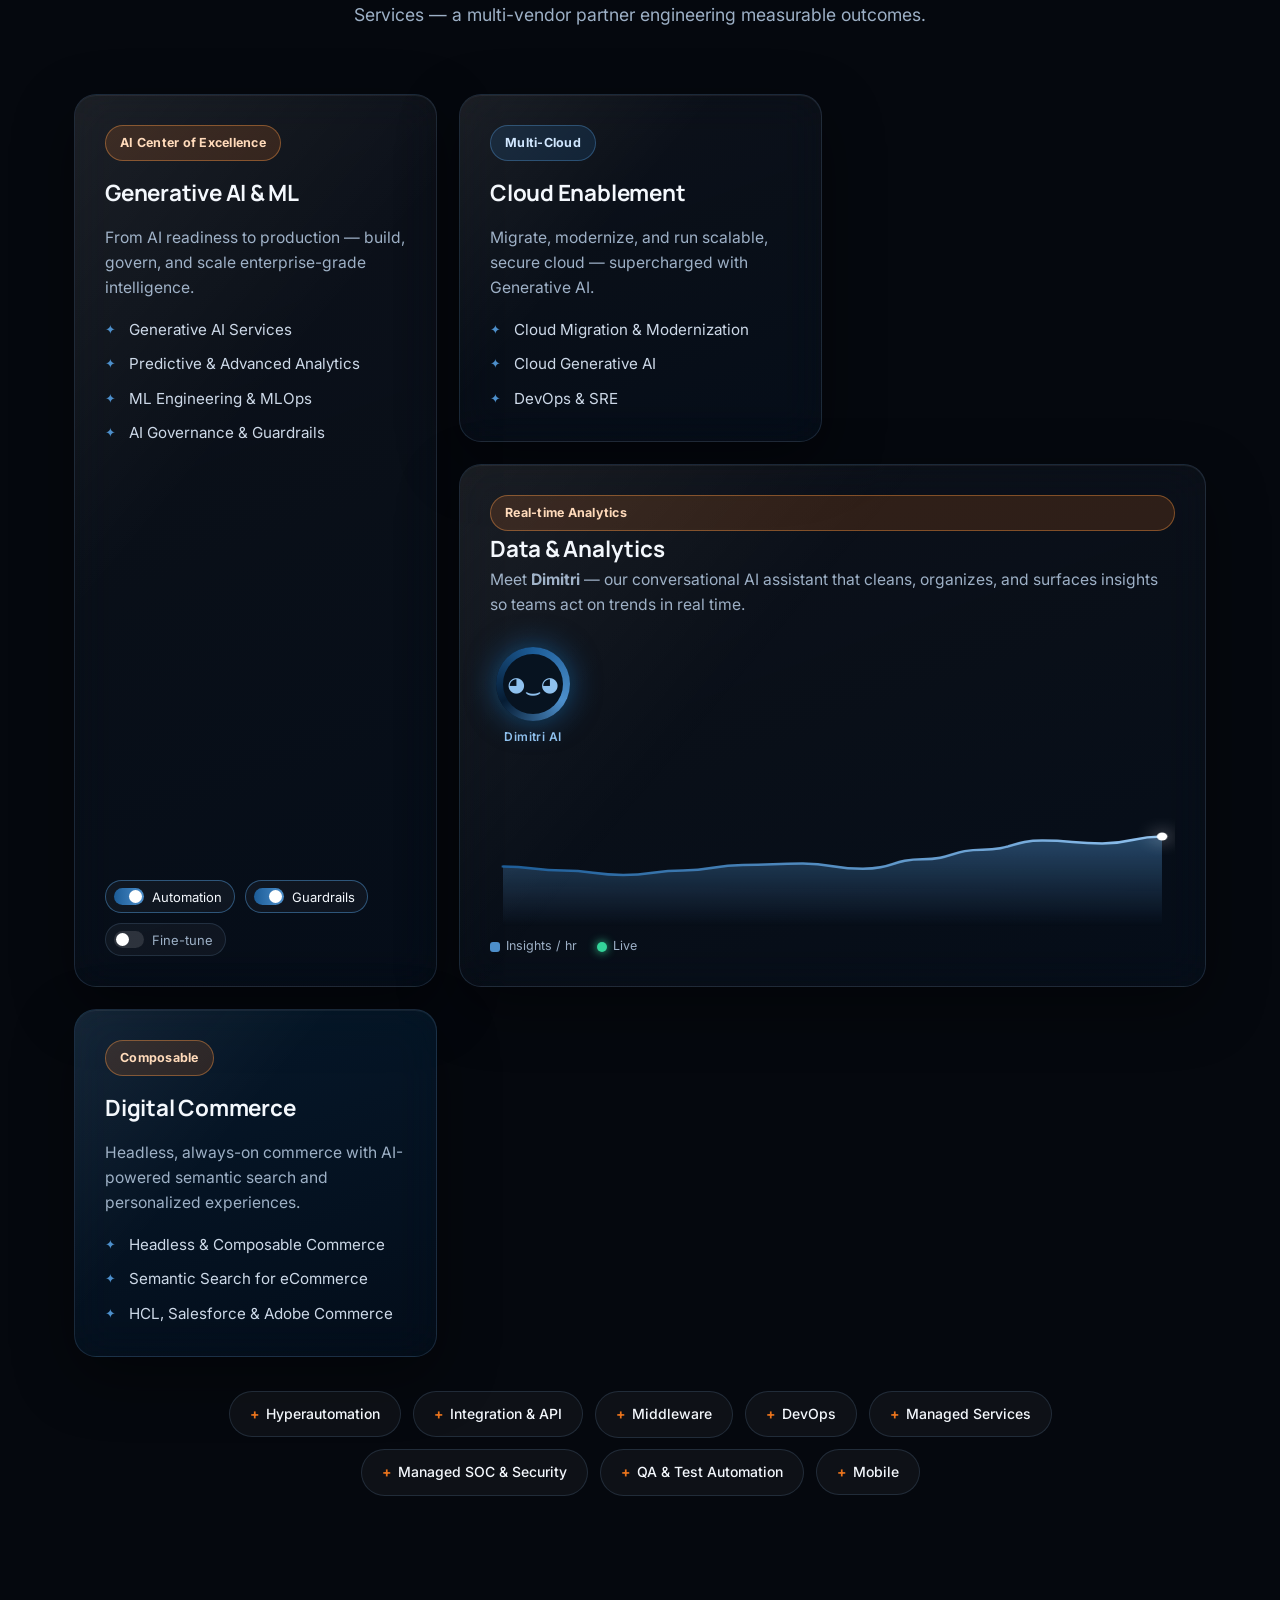
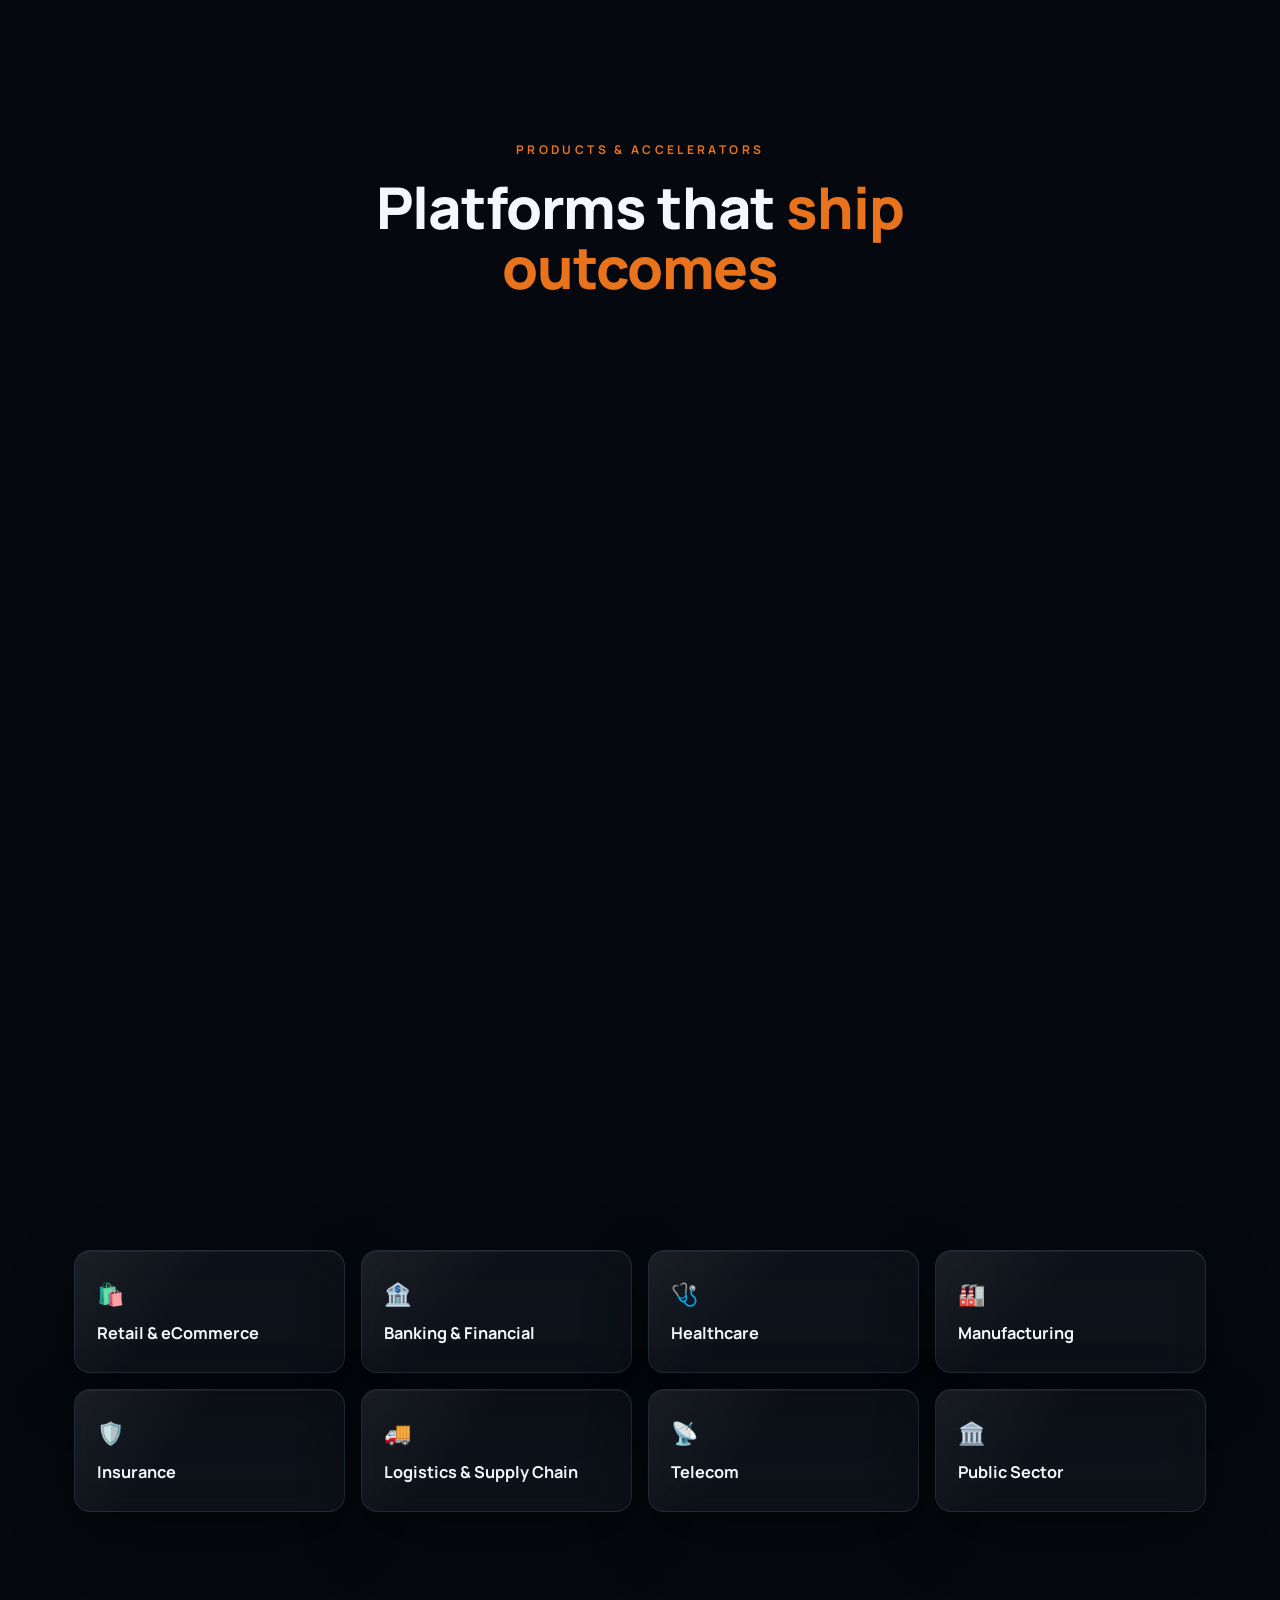
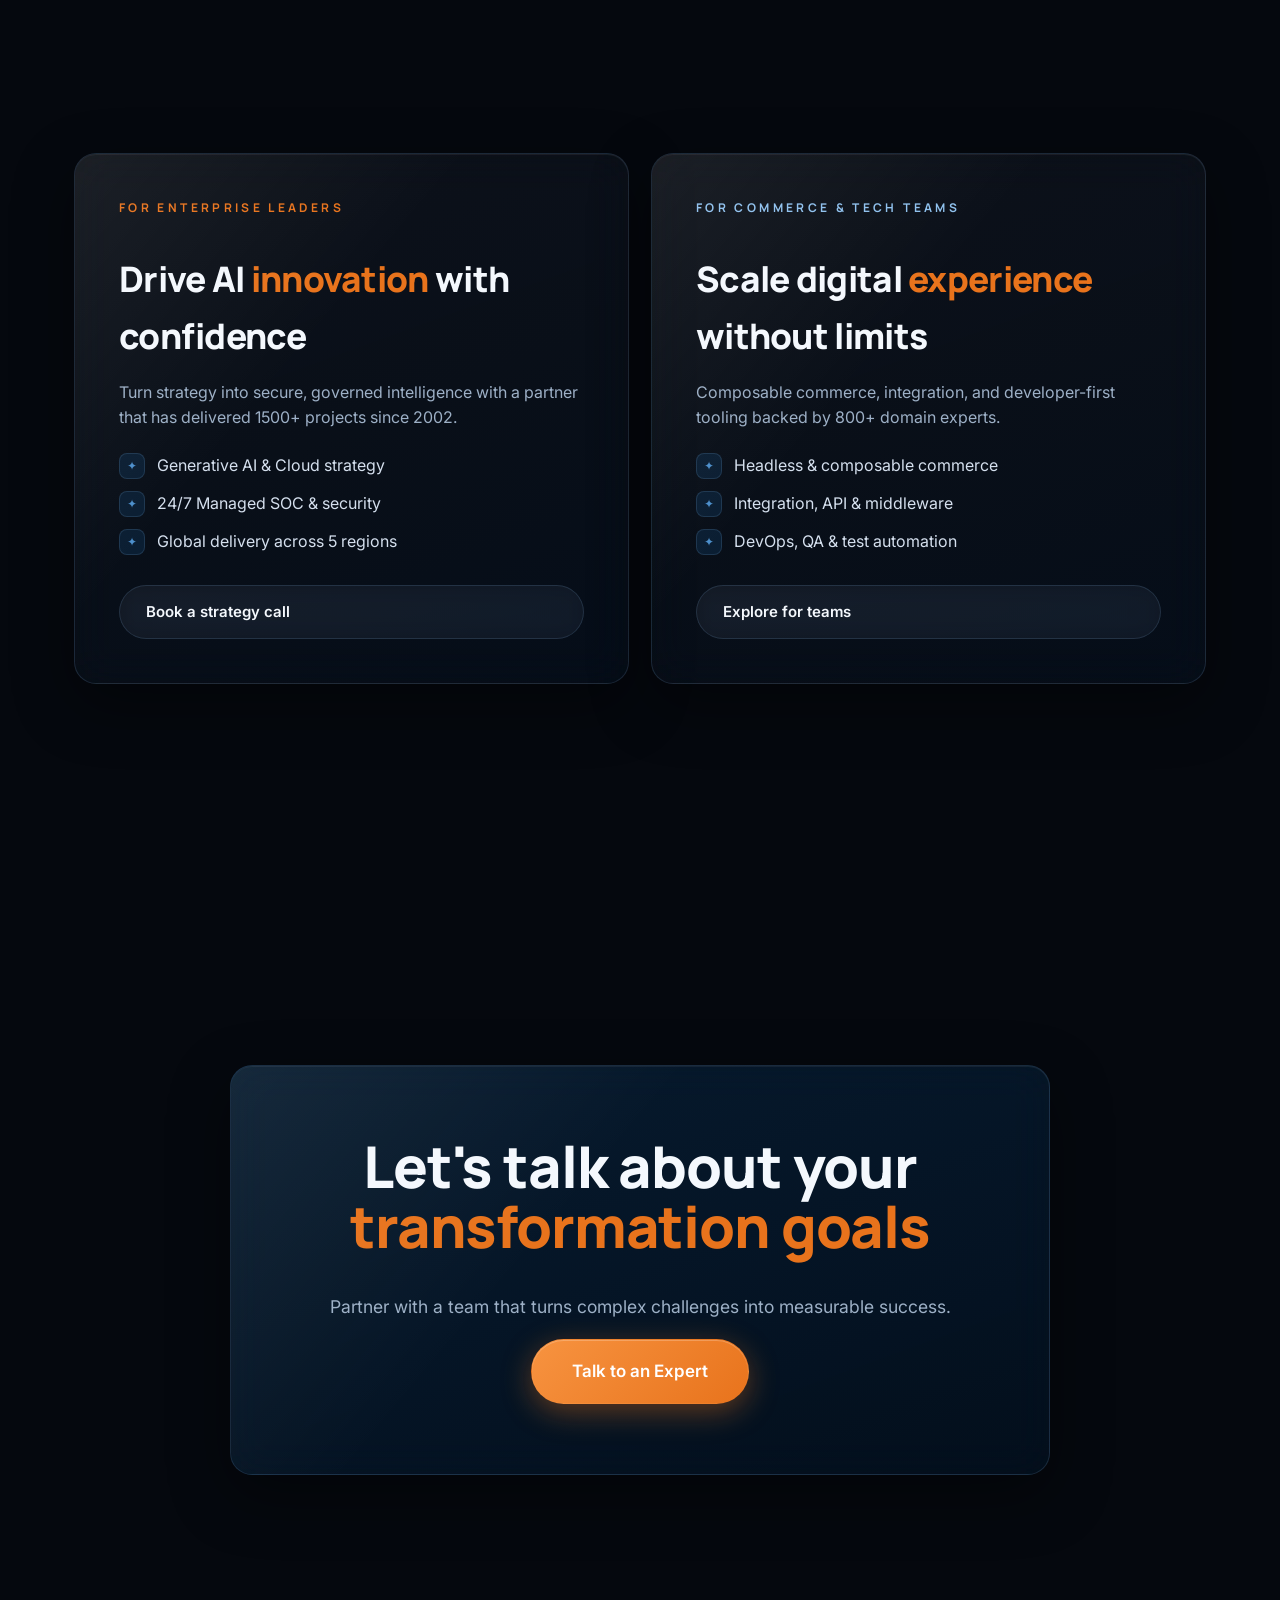
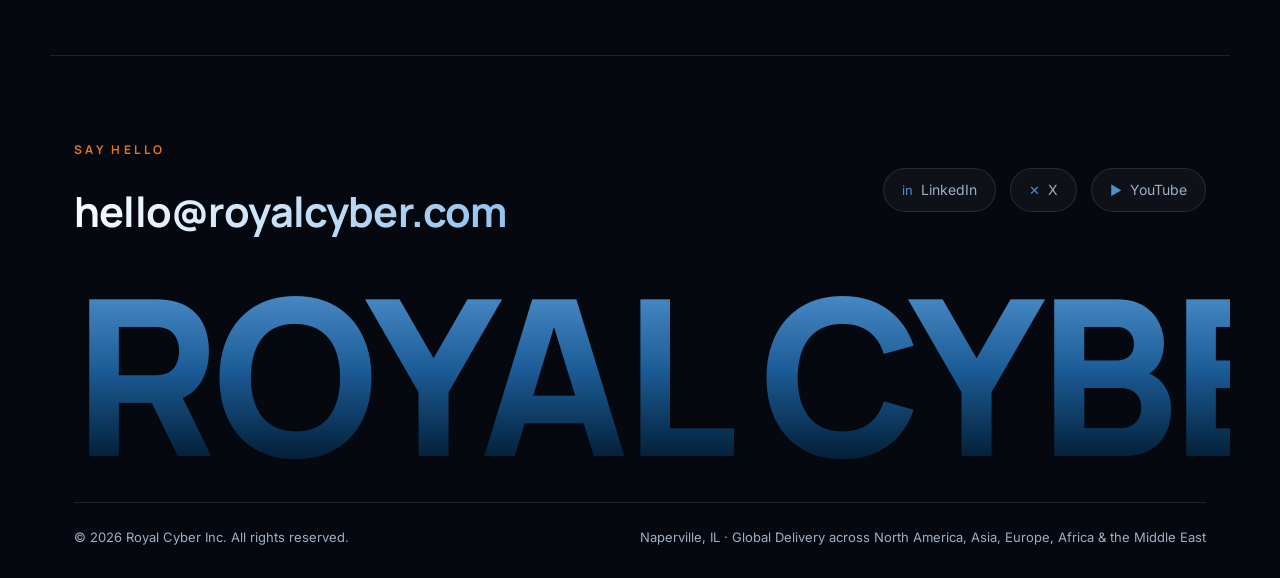
==== commit 344aabef: "Add rich motion system: smooth scroll, kinetic type, parallax Major motion upgrade per the original " ====
--- a/index.html
+++ b/index.html
@@ -40,12 +40,19 @@
     <div class="intro__word">ROYAL CYBER</div>
   </div>
 
+  <!-- ══════════════════  SCROLL PROGRESS  ══════════════════ -->
+  <div class="progress" id="progress" aria-hidden="true"></div>
+
   <!-- ══════════════════  AMBIENT BACKGROUND  ══════════════════ -->
   <div class="aura" aria-hidden="true">
     <span class="aura__blob aura__blob--1"></span>
     <span class="aura__blob aura__blob--2"></span>
     <span class="aura__blob aura__blob--3"></span>
-    <div class="aura__grid"></div>
+    <div class="aura__grid" data-speed="0.12"></div>
+    <span class="particle particle--1" data-speed="-0.18"></span>
+    <span class="particle particle--2" data-speed="0.22"></span>
+    <span class="particle particle--3" data-speed="-0.14"></span>
+    <span class="particle particle--4" data-speed="0.28"></span>
   </div>
   <div class="cursor-trail" id="cursorTrail" aria-hidden="true"></div>
 
--- a/assets/styles.css
+++ b/assets/styles.css
@@ -57,6 +57,13 @@
   transition: opacity .8s var(--ease), visibility .8s;
 }
 .intro.is-done { opacity: 0; visibility: hidden; pointer-events: none; }
+/* liquid mesh morph finale */
+.intro.is-morph .intro__nodes { opacity: 0; transition: opacity .5s ease; }
+.intro.is-morph .intro__word { opacity: 0; transition: opacity .4s ease; }
+.intro.is-morph .intro__core {
+  animation: none; transform: scale(20); opacity: .9;
+  transition: transform .8s var(--ease), opacity .8s ease;
+}
 .intro__svg { width: 190px; height: 190px; filter: drop-shadow(0 0 40px rgba(23,131,214,.6)); }
 .intro__nodes { transform-origin: 100px 100px; animation: spin 14s linear infinite; }
 .intro__nodes circle, .intro__nodes polygon {
@@ -97,6 +104,14 @@
 @keyframes float2 { 0%,100%{transform:translate(0,0)} 50%{transform:translate(-70px,40px)} }
 @keyframes float3 { 0%,100%{transform:translate(0,0)} 50%{transform:translate(40px,-60px)} }
 
+/* floating particles (parallax depth) */
+.particle { position: absolute; border-radius: 50%; background: var(--purple-lt);
+  box-shadow: 0 0 16px var(--purple-lt); opacity: .5; }
+.particle--1 { width: 6px;  height: 6px; top: 22%; left: 12%; }
+.particle--2 { width: 4px;  height: 4px; top: 38%; left: 82%; background: var(--orange); box-shadow: 0 0 16px var(--orange); }
+.particle--3 { width: 5px;  height: 5px; top: 68%; left: 20%; }
+.particle--4 { width: 3px;  height: 3px; top: 78%; left: 70%; background: var(--orange); box-shadow: 0 0 14px var(--orange); }
+
 /* cursor glow trail */
 .cursor-trail {
   position: fixed; top: 0; left: 0; width: 380px; height: 380px; z-index: -1;
@@ -407,10 +422,43 @@
   font-size: 13px; color: var(--muted); border-top: 1px solid var(--line); padding-top: 24px; }
 
 /* ══════════════  REVEAL ANIMATION  ══════════════ */
-[data-reveal] { opacity: 0; transform: translateY(34px); transition: opacity .9s var(--ease), transform .9s var(--ease); }
-[data-reveal].is-in { opacity: 1; transform: none; }
+[data-reveal] {
+  opacity: 0; transform: translateY(38px) scale(.985); filter: blur(6px);
+  transition: opacity 1s var(--ease), transform 1s var(--ease), filter 1s var(--ease);
+  will-change: opacity, transform, filter;
+}
+[data-reveal].is-in { opacity: 1; transform: none; filter: none; }
 .hero__title .line[data-reveal] { transform: translateY(60px); }
 .hero__title .line[data-reveal].is-in { transform: none; }
+
+/* kinetic per-word slide (hero) */
+.hero__title .line.kinetic { opacity: 1; transform: none; filter: none; }
+.kw { display: inline-block; overflow: hidden; vertical-align: top; padding: 0 .02em; }
+.kw__i {
+  display: inline-block; transform: translateY(115%); will-change: transform;
+  transition: transform .95s var(--ease);
+}
+.hero__title .line.kinetic.is-in .kw__i { transform: none; }
+
+/* ══════════════  SCROLL PROGRESS  ══════════════ */
+.progress {
+  position: fixed; top: 0; left: 0; height: 3px; width: 100%; z-index: 200;
+  transform: scaleX(0); transform-origin: 0 50%;
+  background: linear-gradient(90deg, var(--orange), var(--orange-lt), var(--purple-lt));
+  box-shadow: 0 0 14px rgba(232,115,28,.5);
+}
+
+/* ══════════════  IDLE FLOAT MICRO-MOTION  ══════════════ */
+@keyframes floaty { 0%,100% { transform: translateY(0); } 50% { transform: translateY(-9px); } }
+.avatar { animation: floaty 5s ease-in-out infinite; }
+.pcard__ic { animation: floaty 4.4s ease-in-out infinite; }
+.card__badge { animation: floaty 6s ease-in-out infinite; }
+@media (prefers-reduced-motion: reduce) {
+  .avatar, .pcard__ic, .card__badge { animation: none; }
+}
+
+/* parallax perf */
+[data-speed] { will-change: transform; }
 
 /* ══════════════  RESPONSIVE  ══════════════ */
 @media (max-width: 900px) {
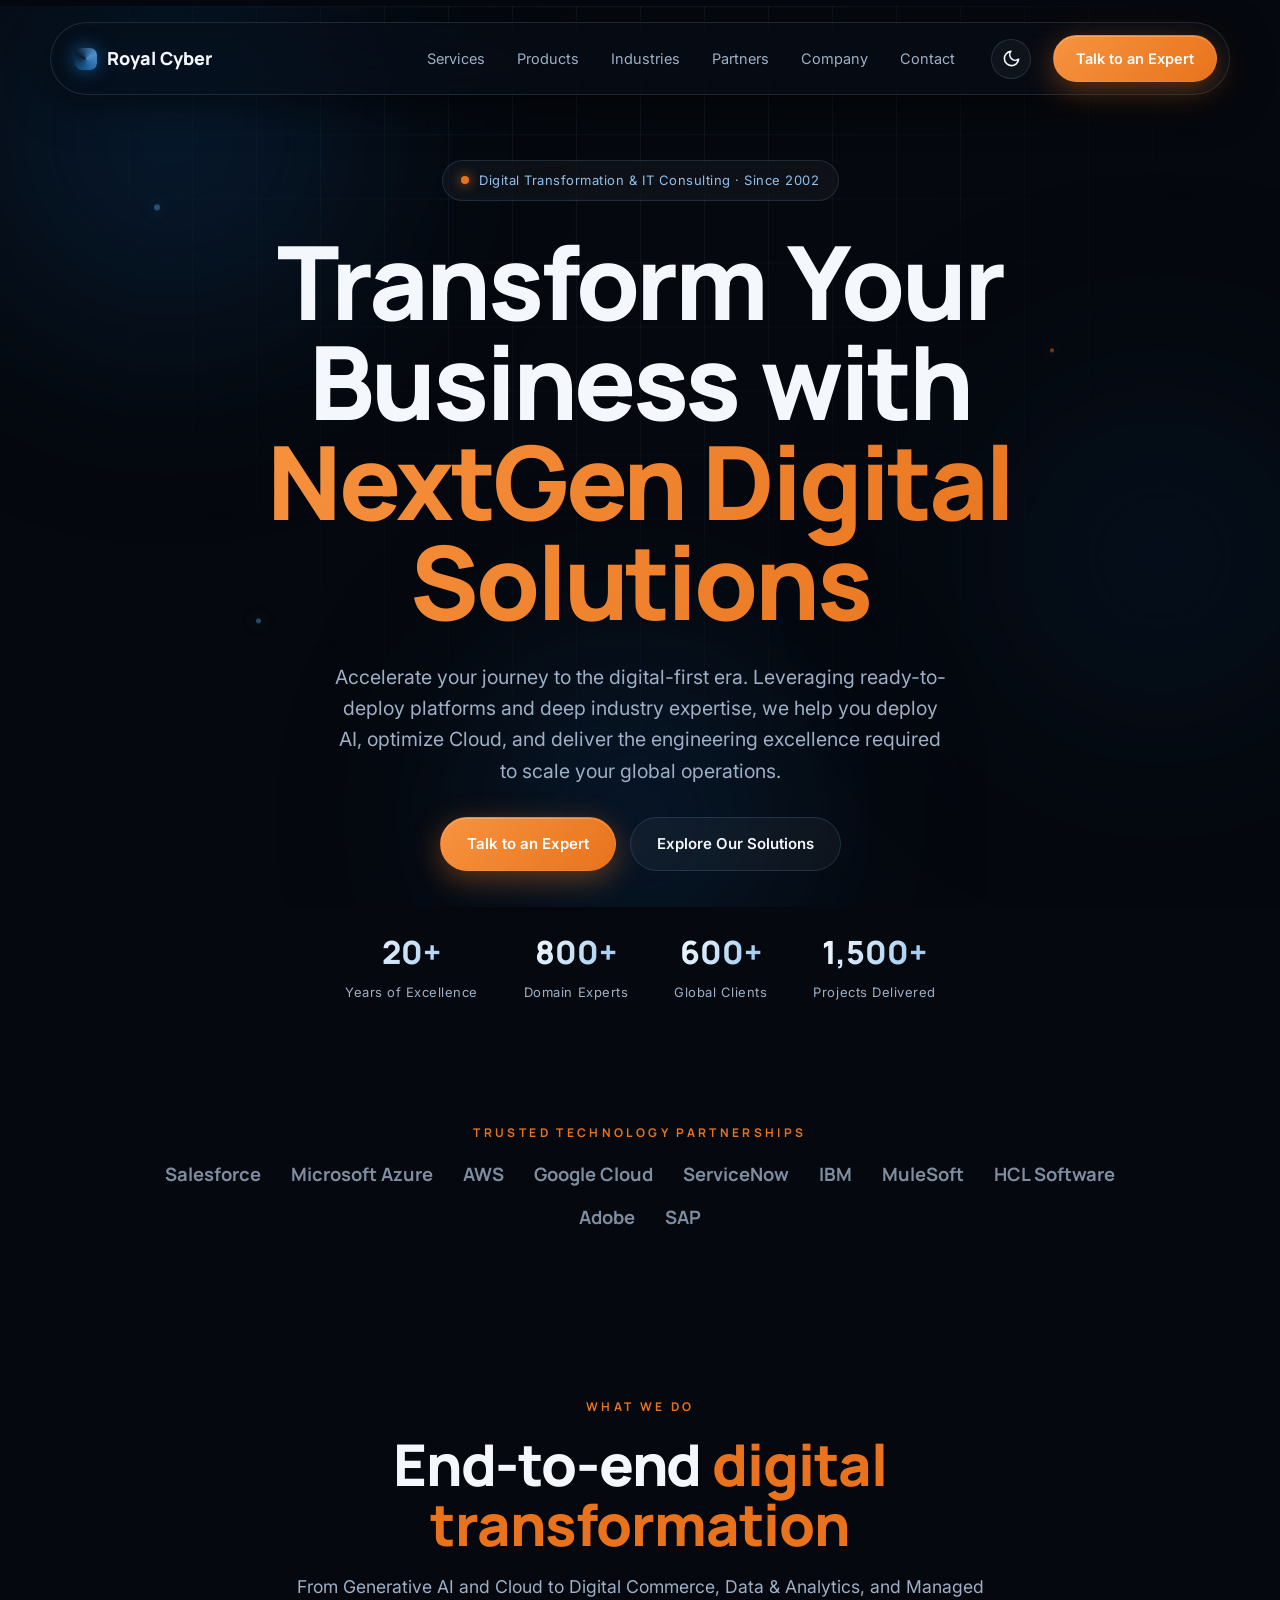
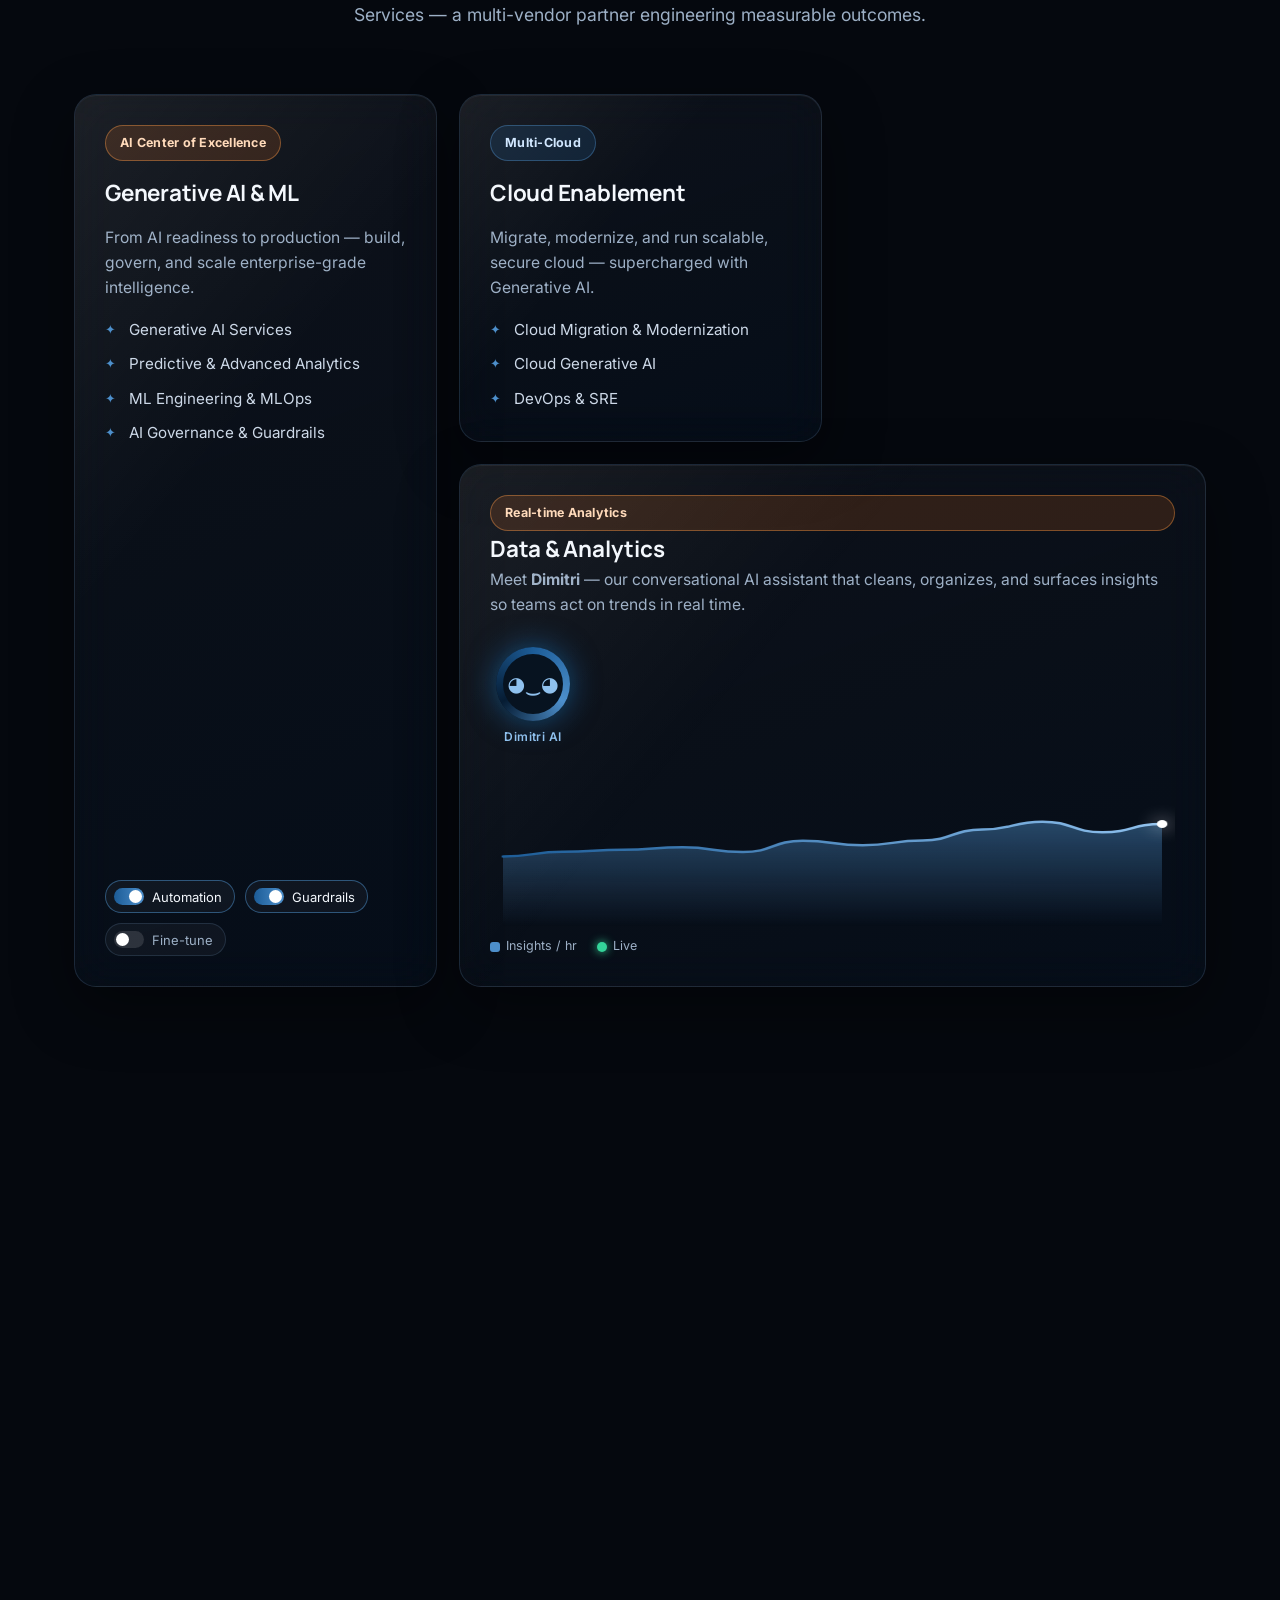
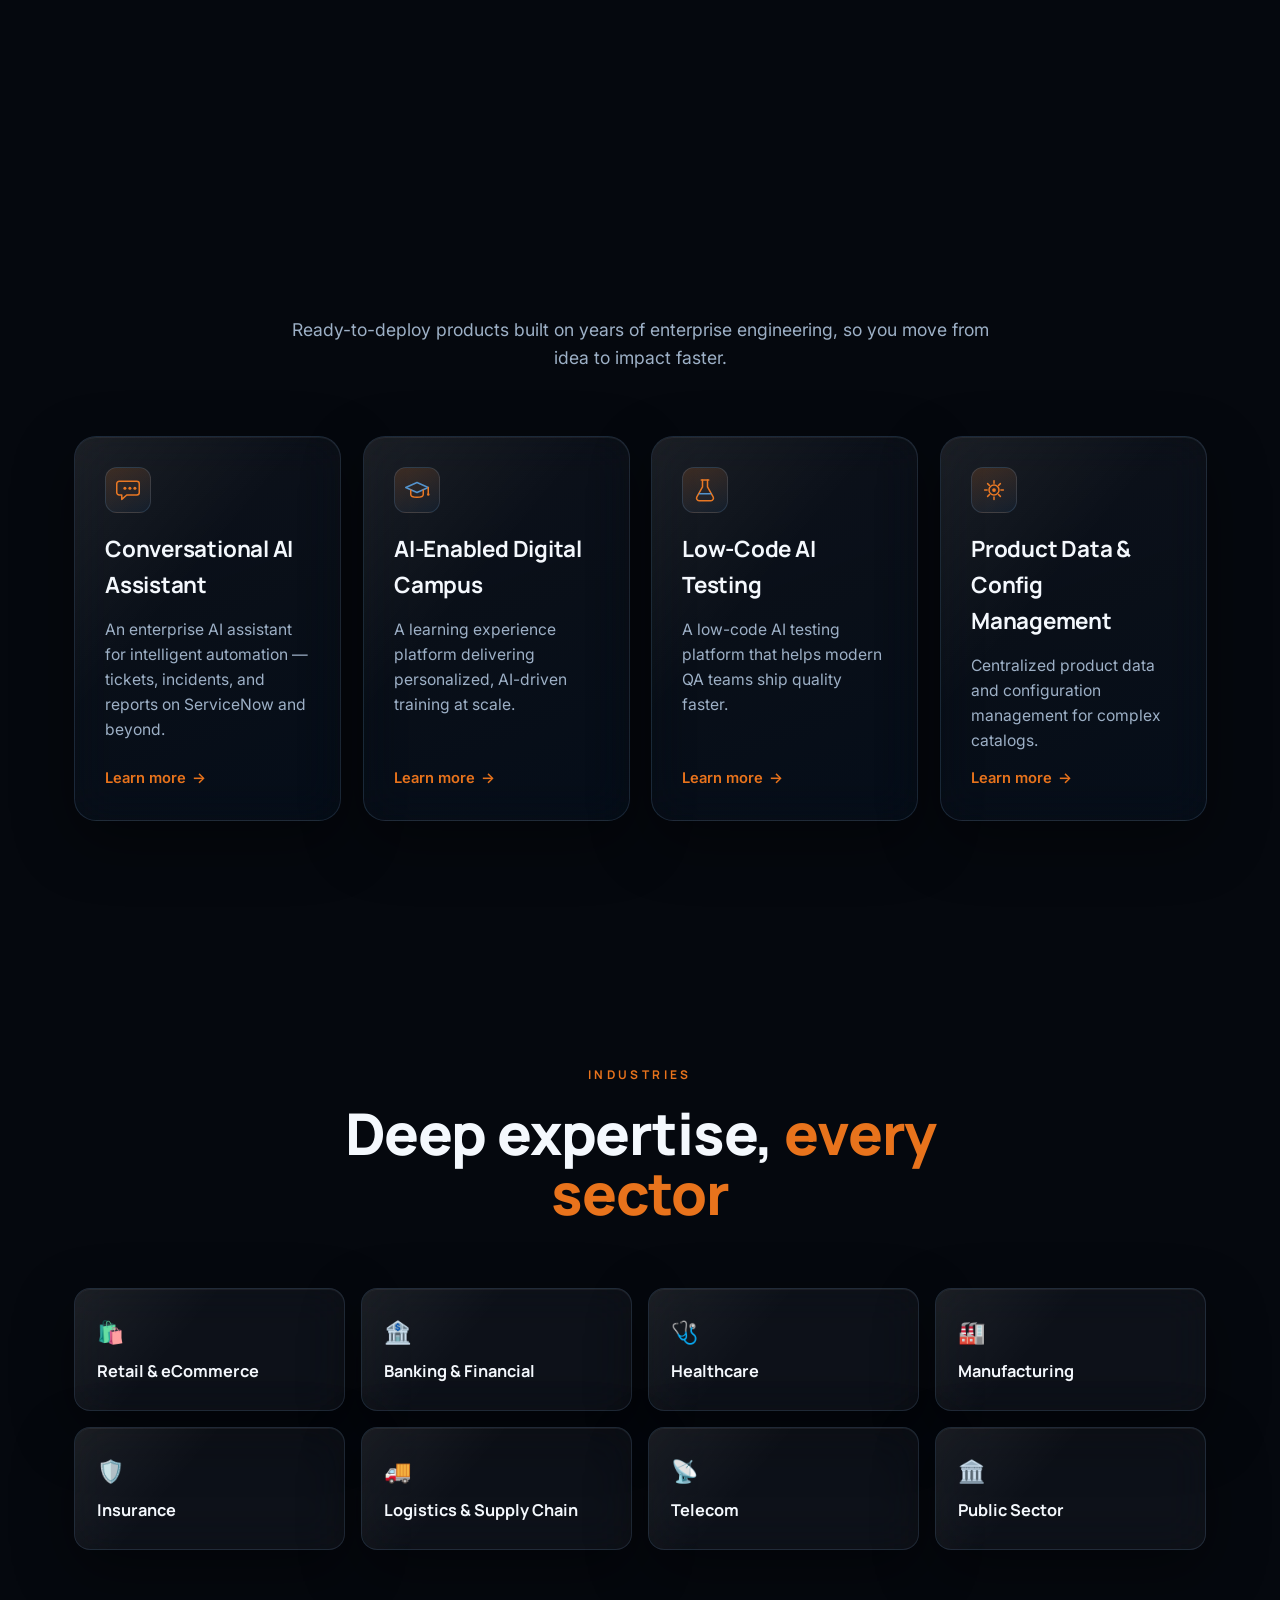
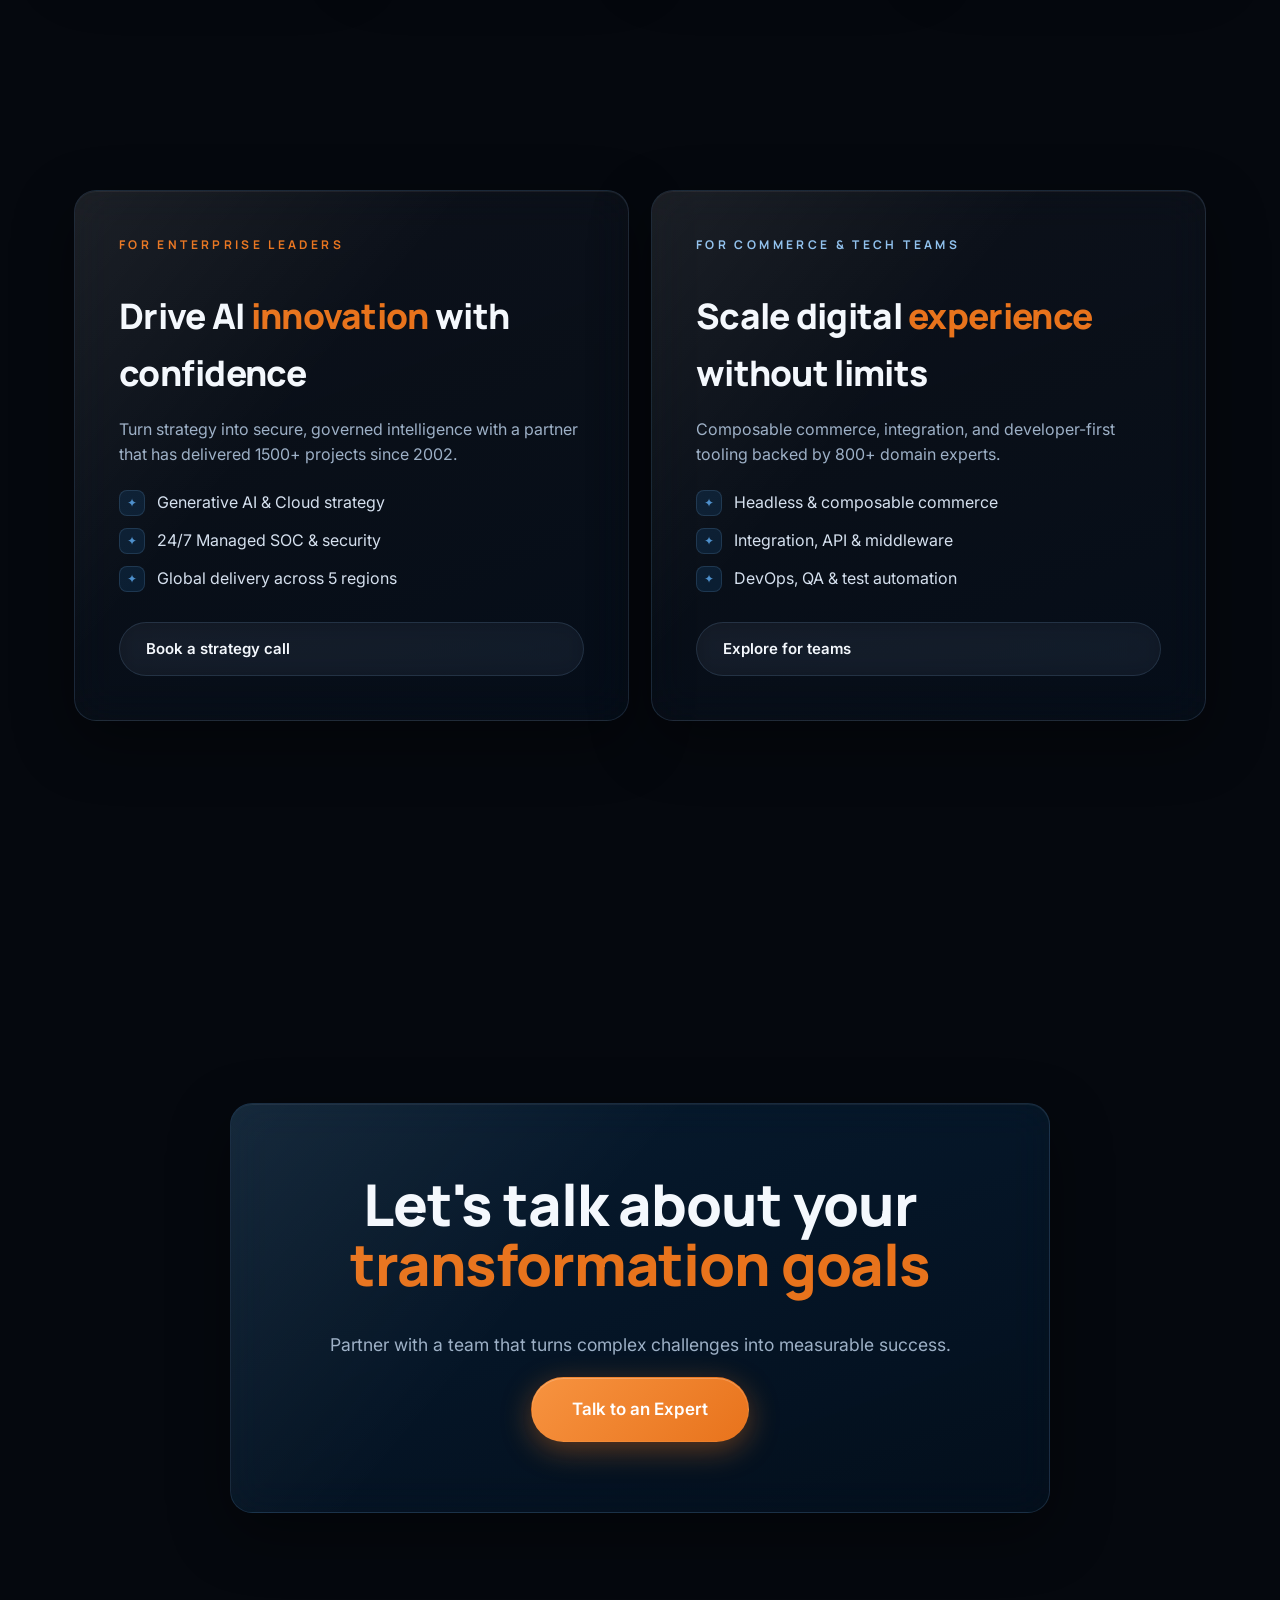
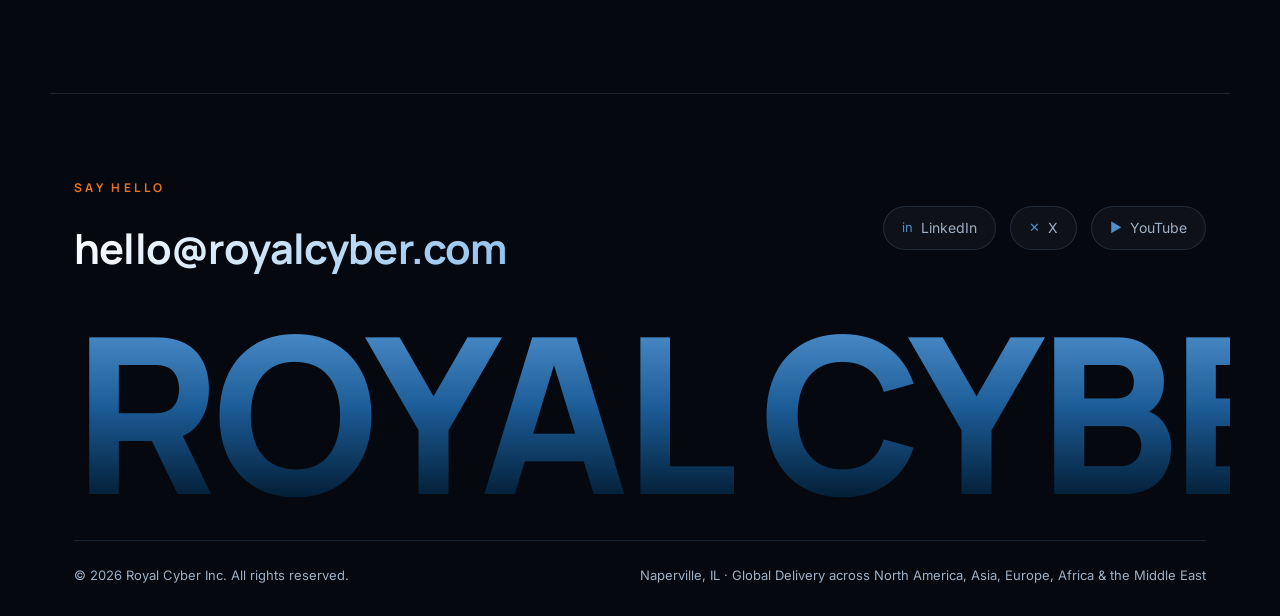
==== commit 30d9a8cd: "Add light mode, animated product icons, and product detail pages - Light/dark theme toggle in the na" ====
--- a/index.html
+++ b/index.html
@@ -13,6 +13,7 @@
   <link href="https://fonts.googleapis.com/css2?family=Manrope:wght@500;600;700;800&family=Inter:wght@400;500;600&display=swap" rel="stylesheet" />
 
   <link rel="stylesheet" href="assets/styles.css" />
+  <script>try{if(localStorage.getItem('rc-theme')==='light')document.documentElement.setAttribute('data-theme','light');}catch(e){}</script>
 </head>
 <body>
 
@@ -70,6 +71,10 @@
       <a href="#company">Company</a>
       <a href="#contact">Contact</a>
     </nav>
+    <button class="theme-toggle" id="themeToggle" aria-label="Toggle light and dark mode" title="Toggle theme">
+      <svg class="t-moon" viewBox="0 0 24 24" fill="none" stroke="currentColor" stroke-width="2" stroke-linecap="round" stroke-linejoin="round" aria-hidden="true"><path d="M21 12.8A9 9 0 1 1 11.2 3a7 7 0 0 0 9.8 9.8Z"/></svg>
+      <svg class="t-sun" viewBox="0 0 24 24" fill="none" stroke="currentColor" stroke-width="2" stroke-linecap="round" stroke-linejoin="round" aria-hidden="true"><circle cx="12" cy="12" r="4.2"/><path d="M12 2v2M12 20v2M4 12H2M22 12h-2M5.6 5.6 4.2 4.2M19.8 19.8l-1.4-1.4M18.4 5.6l1.4-1.4M4.2 19.8l1.4-1.4"/></svg>
+    </button>
     <a href="#contact" class="btn btn--primary nav__cta">Talk to an Expert</a>
     <button class="nav__burger" id="burger" aria-label="Toggle menu" aria-expanded="false">
       <span></span><span></span>
@@ -237,26 +242,64 @@
       </div>
 
       <div class="cardgrid">
-        <article class="card glass tilt" data-reveal>
-          <div class="pcard__ic">🤖</div>
+        <a class="card glass tilt pcard" href="products/conversational-ai-assistant.html" data-reveal>
+          <div class="pcard__ic">
+            <svg class="picon picon--chat" viewBox="0 0 48 48" aria-hidden="true">
+              <path class="stroke draw" d="M10 10 h28 a4 4 0 0 1 4 4 v14 a4 4 0 0 1 -4 4 H22 l-8 7 v-7 h-4 a4 4 0 0 1 -4 -4 V14 a4 4 0 0 1 4 -4 Z"/>
+              <circle class="fillp d d1" cx="19" cy="21" r="2.4"/>
+              <circle class="fillp d d2" cx="27" cy="21" r="2.4"/>
+              <circle class="fillp d d3" cx="35" cy="21" r="2.4"/>
+            </svg>
+          </div>
           <h3 class="card__title">Conversational AI Assistant</h3>
           <p class="card__text">An enterprise AI assistant for intelligent automation — tickets, incidents, and reports on ServiceNow and beyond.</p>
-        </article>
-        <article class="card glass tilt" data-reveal>
-          <div class="pcard__ic">🎓</div>
+          <span class="pcard__more">Learn more <span>→</span></span>
+        </a>
+        <a class="card glass tilt pcard" href="products/ai-digital-campus.html" data-reveal>
+          <div class="pcard__ic">
+            <svg class="picon picon--cap" viewBox="0 0 48 48" aria-hidden="true">
+              <path class="strokeb draw" d="M6 20 L24 12 L42 20 L24 28 Z"/>
+              <path class="stroke" d="M14 24 v7 a10 4.5 0 0 0 20 0 v-7"/>
+              <line class="stroke tassel" x1="42" y1="20" x2="42" y2="30"/>
+              <circle class="fillp tassel" cx="42" cy="31" r="2"/>
+            </svg>
+          </div>
           <h3 class="card__title">AI-Enabled Digital Campus</h3>
           <p class="card__text">A learning experience platform delivering personalized, AI-driven training at scale.</p>
-        </article>
-        <article class="card glass tilt" data-reveal>
-          <div class="pcard__ic">🧪</div>
+          <span class="pcard__more">Learn more <span>→</span></span>
+        </a>
+        <a class="card glass tilt pcard" href="products/low-code-ai-testing.html" data-reveal>
+          <div class="pcard__ic">
+            <svg class="picon picon--flask" viewBox="0 0 48 48" aria-hidden="true">
+              <path class="stroke draw" d="M20 8 v11 L11 35 a4 4 0 0 0 3.6 6 h18.8 a4 4 0 0 0 3.6 -6 L28 19 V8"/>
+              <line class="stroke" x1="18" y1="8" x2="30" y2="8"/>
+              <line class="strokeb" x1="15" y1="30" x2="33" y2="30"/>
+              <circle class="fillp bub bub1" cx="22" cy="33" r="1.8"/>
+              <circle class="fillb bub bub2" cx="27" cy="34" r="1.5"/>
+              <circle class="fillp bub bub3" cx="24" cy="32" r="1.3"/>
+            </svg>
+          </div>
           <h3 class="card__title">Low-Code AI Testing</h3>
           <p class="card__text">A low-code AI testing platform that helps modern QA teams ship quality faster.</p>
-        </article>
-        <article class="card glass tilt" data-reveal>
-          <div class="pcard__ic">📦</div>
+          <span class="pcard__more">Learn more <span>→</span></span>
+        </a>
+        <a class="card glass tilt pcard" href="products/product-data-config-management.html" data-reveal>
+          <div class="pcard__ic">
+            <svg class="picon picon--gear" viewBox="0 0 48 48" aria-hidden="true">
+              <g class="gear stroke">
+                <circle cx="24" cy="24" r="8"/>
+                <line x1="24" y1="9" x2="24" y2="13"/><line x1="24" y1="35" x2="24" y2="39"/>
+                <line x1="9" y1="24" x2="13" y2="24"/><line x1="35" y1="24" x2="39" y2="24"/>
+                <line x1="13.8" y1="13.8" x2="16.6" y2="16.6"/><line x1="31.4" y1="31.4" x2="34.2" y2="34.2"/>
+                <line x1="34.2" y1="13.8" x2="31.4" y2="16.6"/><line x1="16.6" y1="31.4" x2="13.8" y2="34.2"/>
+              </g>
+              <circle class="fillp core" cx="24" cy="24" r="3"/>
+            </svg>
+          </div>
           <h3 class="card__title">Product Data &amp; Config Management</h3>
           <p class="card__text">Centralized product data and configuration management for complex catalogs.</p>
-        </article>
+          <span class="pcard__more">Learn more <span>→</span></span>
+        </a>
       </div>
     </section>
 
--- a/assets/styles.css
+++ b/assets/styles.css
@@ -494,3 +494,152 @@
   [data-reveal] { opacity: 1; transform: none; }
   html { scroll-behavior: auto; }
 }
+
+/* ══════════════════════════════════════════════════════════
+   THEME TOGGLE
+   ══════════════════════════════════════════════════════════ */
+.theme-toggle {
+  width: 40px; height: 40px; flex: 0 0 auto; border-radius: 50%; cursor: pointer;
+  display: grid; place-items: center; position: relative;
+  background: var(--glass); border: 1px solid var(--line); color: var(--ink);
+  transition: transform .3s var(--ease), border-color .3s, background .3s;
+}
+.theme-toggle:hover { transform: translateY(-2px) rotate(12deg); border-color: var(--orange); }
+.theme-toggle svg { width: 19px; height: 19px; position: absolute; transition: opacity .35s var(--ease), transform .45s var(--ease); }
+.theme-toggle .t-moon { opacity: 1; transform: none; }
+.theme-toggle .t-sun  { opacity: 0; transform: rotate(-90deg) scale(.4); }
+[data-theme="light"] .theme-toggle .t-moon { opacity: 0; transform: rotate(90deg) scale(.4); }
+[data-theme="light"] .theme-toggle .t-sun  { opacity: 1; transform: none; }
+
+/* ══════════════════════════════════════════════════════════
+   LIGHT THEME
+   ══════════════════════════════════════════════════════════ */
+[data-theme="light"] {
+  --bg:        #EDF2F9;
+  --bg-soft:   #FFFFFF;
+  --violet:    #BBD3EE;
+  --violet-2:  #D6E6F6;
+  --purple:    #1C5C97;
+  --purple-lt: #2E6BA8;
+  --lilac:     #2F72AE;
+  --ink:       #0C1E33;
+  --muted:     #566579;
+  --line:      rgba(20,60,105,0.14);
+  --glass:     rgba(255,255,255,0.62);
+  --glass-2:   rgba(206,224,244,0.45);
+}
+[data-theme="light"] body { background:
+  radial-gradient(1200px 600px at 50% -10%, #E3EDF8 0%, transparent 60%), var(--bg); }
+[data-theme="light"] .intro { background: radial-gradient(circle at 50% 45%, #DCE8F6 0%, var(--bg) 70%); }
+[data-theme="light"] .aura__blob { opacity: .38; filter: blur(100px); }
+[data-theme="light"] .aura__grid { opacity: .55; }
+[data-theme="light"] .cursor-trail { background: radial-gradient(circle, rgba(28,92,151,.12), transparent 60%); }
+[data-theme="light"] .nav { background: rgba(255,255,255,.72); box-shadow: 0 10px 40px rgba(20,50,90,.12); }
+[data-theme="light"] .nav.is-scrolled { background: rgba(255,255,255,.9); box-shadow: 0 12px 45px rgba(28,92,151,.16); }
+[data-theme="light"] .glass { box-shadow: 0 20px 50px rgba(30,70,120,.12), inset 0 1px 0 rgba(255,255,255,.7); }
+[data-theme="light"] .glass::before { background: linear-gradient(130deg, rgba(255,255,255,.5), transparent 40%); }
+[data-theme="light"] .hero__stat b,
+[data-theme="light"] .metric b,
+[data-theme="light"] .footer__mail {
+  background: linear-gradient(120deg, var(--ink), var(--purple));
+  -webkit-background-clip: text; background-clip: text; -webkit-text-fill-color: transparent;
+}
+[data-theme="light"] .card__list li { color: #33465c; }
+[data-theme="light"] .feature-list li { color: #2c3e54; }
+[data-theme="light"] .card__badge { color: #9a4a10; }
+[data-theme="light"] .card__badge--alt { color: #17548c; }
+[data-theme="light"] .toggle span { background: rgba(20,50,90,.16); }
+[data-theme="light"] .marquee__track span { -webkit-text-stroke: 1px rgba(28,92,151,.4); }
+[data-theme="light"] .marquee__track span:nth-child(even) { -webkit-text-stroke: 1px rgba(232,115,28,.55); }
+[data-theme="light"] .footer__brand span {
+  background: linear-gradient(180deg, var(--purple) 0%, #2E6BA8 48%, rgba(120,160,200,.55) 100%);
+  -webkit-background-clip: text; background-clip: text; -webkit-text-fill-color: transparent;
+}
+[data-theme="light"] .logos span { color: var(--muted); }
+[data-theme="light"] ::-webkit-scrollbar-track { background: var(--bg); }
+
+/* ══════════════════════════════════════════════════════════
+   ANIMATED PRODUCT ICONS (motion graphics)
+   ══════════════════════════════════════════════════════════ */
+.picon { width: 30px; height: 30px; display: block; overflow: visible; }
+.picon [fill="none"], .picon .stroke { fill: none; stroke: var(--orange); stroke-width: 2.4; stroke-linecap: round; stroke-linejoin: round; }
+.picon .fillp { fill: var(--orange); }
+.picon .fillb { fill: var(--purple-lt); }
+.picon .strokeb { fill: none; stroke: var(--purple-lt); stroke-width: 2.4; stroke-linecap: round; stroke-linejoin: round; }
+
+/* draw-in when icon tile enters */
+.picon .draw { stroke-dasharray: 180; stroke-dashoffset: 180; animation: picon-draw 1.1s var(--ease) forwards; }
+@keyframes picon-draw { to { stroke-dashoffset: 0; } }
+
+/* 1 — chat dots */
+.picon--chat .d { animation: chatdot 1.4s ease-in-out infinite; }
+.picon--chat .d2 { animation-delay: .2s; }
+.picon--chat .d3 { animation-delay: .4s; }
+@keyframes chatdot { 0%,100% { opacity: .3; transform: translateY(1.5px); } 50% { opacity: 1; transform: translateY(-1.5px); } }
+
+/* 2 — grad cap tassel swing */
+.picon--cap .tassel { transform-origin: 42px 20px; animation: swing 3s ease-in-out infinite; }
+@keyframes swing { 0%,100% { transform: rotate(-10deg); } 50% { transform: rotate(10deg); } }
+
+/* 3 — flask bubbles */
+.picon--flask .bub { animation: bubble 2.2s ease-in infinite; opacity: 0; }
+.picon--flask .bub2 { animation-delay: .7s; }
+.picon--flask .bub3 { animation-delay: 1.3s; }
+@keyframes bubble { 0% { opacity: 0; transform: translateY(4px); } 30% { opacity: 1; } 100% { opacity: 0; transform: translateY(-10px); } }
+
+/* 4 — spinning gear */
+.picon--gear .gear { transform-origin: 24px 24px; animation: spin 8s linear infinite; }
+.picon--gear .core { animation: pulse 2s ease-in-out infinite; transform-origin: 24px 24px; }
+
+/* clickable product card */
+a.pcard { text-decoration: none; color: inherit; cursor: pointer; }
+.pcard__more {
+  margin-top: auto; font-weight: 600; font-size: .92rem; color: var(--orange);
+  display: inline-flex; align-items: center; gap: 6px;
+}
+.pcard__more span { transition: transform .35s var(--ease); }
+a.pcard:hover .pcard__more span { transform: translateX(6px); }
+a.pcard:hover .pcard__ic { border-color: var(--orange); }
+
+/* ══════════════════════════════════════════════════════════
+   PRODUCT INTERIOR PAGES
+   ══════════════════════════════════════════════════════════ */
+.back-link {
+  display: flex; width: fit-content; align-items: center; gap: 8px; font-size: 14px; color: var(--muted);
+  margin-bottom: 22px; transition: color .3s, gap .3s;
+}
+.back-link:hover { color: var(--orange); gap: 12px; }
+
+.phero { display: grid; grid-template-columns: 1.2fr .8fr; gap: 40px; align-items: center;
+  padding-top: 160px; }
+.phero__title { font-family: var(--font-display); font-weight: 800; letter-spacing: -.02em;
+  font-size: clamp(2.3rem, 5.5vw, 4rem); line-height: 1.03; }
+.phero__sub { color: var(--muted); font-size: 1.15rem; margin: 20px 0 28px; max-width: 560px; }
+.phero__art { display: grid; place-items: center; }
+.phero__badge {
+  width: min(320px, 80%); aspect-ratio: 1; border-radius: 30px; display: grid; place-items: center;
+  background: linear-gradient(160deg, rgba(232,115,28,.16), rgba(28,92,151,.14));
+  border: 1px solid var(--line); position: relative; overflow: hidden;
+}
+.phero__badge::after { content: ""; position: absolute; inset: -40%;
+  background: radial-gradient(circle at 50% 40%, rgba(232,115,28,.25), transparent 55%); animation: pulse 4s ease-in-out infinite; }
+.picon--lg { width: 120px; height: 120px; position: relative; z-index: 1; }
+.picon--lg [fill="none"], .picon--lg .stroke, .picon--lg .strokeb { stroke-width: 2; }
+
+.steps { display: grid; grid-template-columns: repeat(3, 1fr); gap: 22px; counter-reset: step; }
+.step { padding: 30px; display: grid; gap: 10px; align-content: start; }
+.step__n {
+  width: 44px; height: 44px; border-radius: 12px; display: grid; place-items: center;
+  font-family: var(--font-display); font-weight: 800; font-size: 1.1rem; color: #fff;
+  background: linear-gradient(135deg, var(--orange-lt), var(--orange));
+  box-shadow: 0 8px 24px rgba(232,115,28,.35);
+}
+.step__t { font-family: var(--font-display); font-weight: 700; font-size: 1.2rem; }
+
+@media (max-width: 900px) {
+  .phero { grid-template-columns: 1fr; text-align: center; padding-top: 140px; }
+  .phero__sub { margin-inline: auto; }
+  .phero__cta { justify-content: center; }
+  .phero__art { order: -1; }
+  .steps { grid-template-columns: 1fr; }
+}
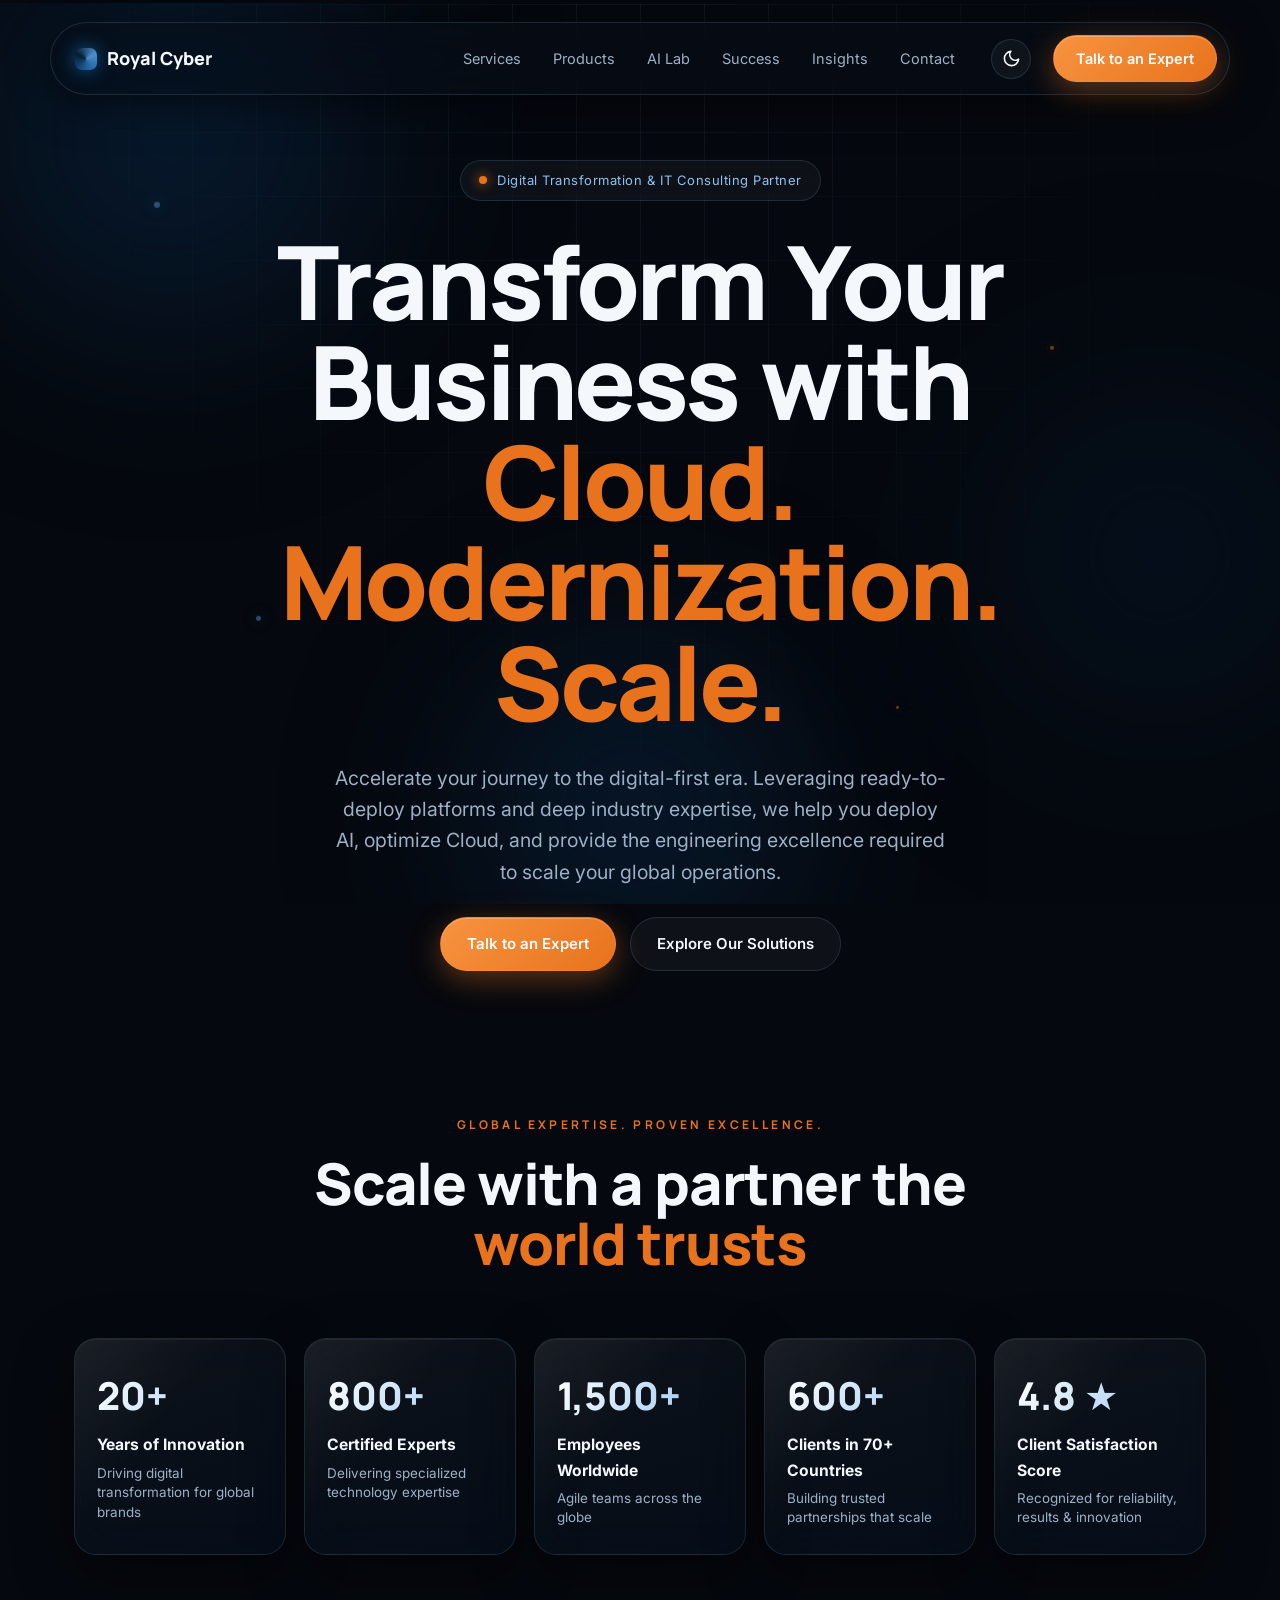
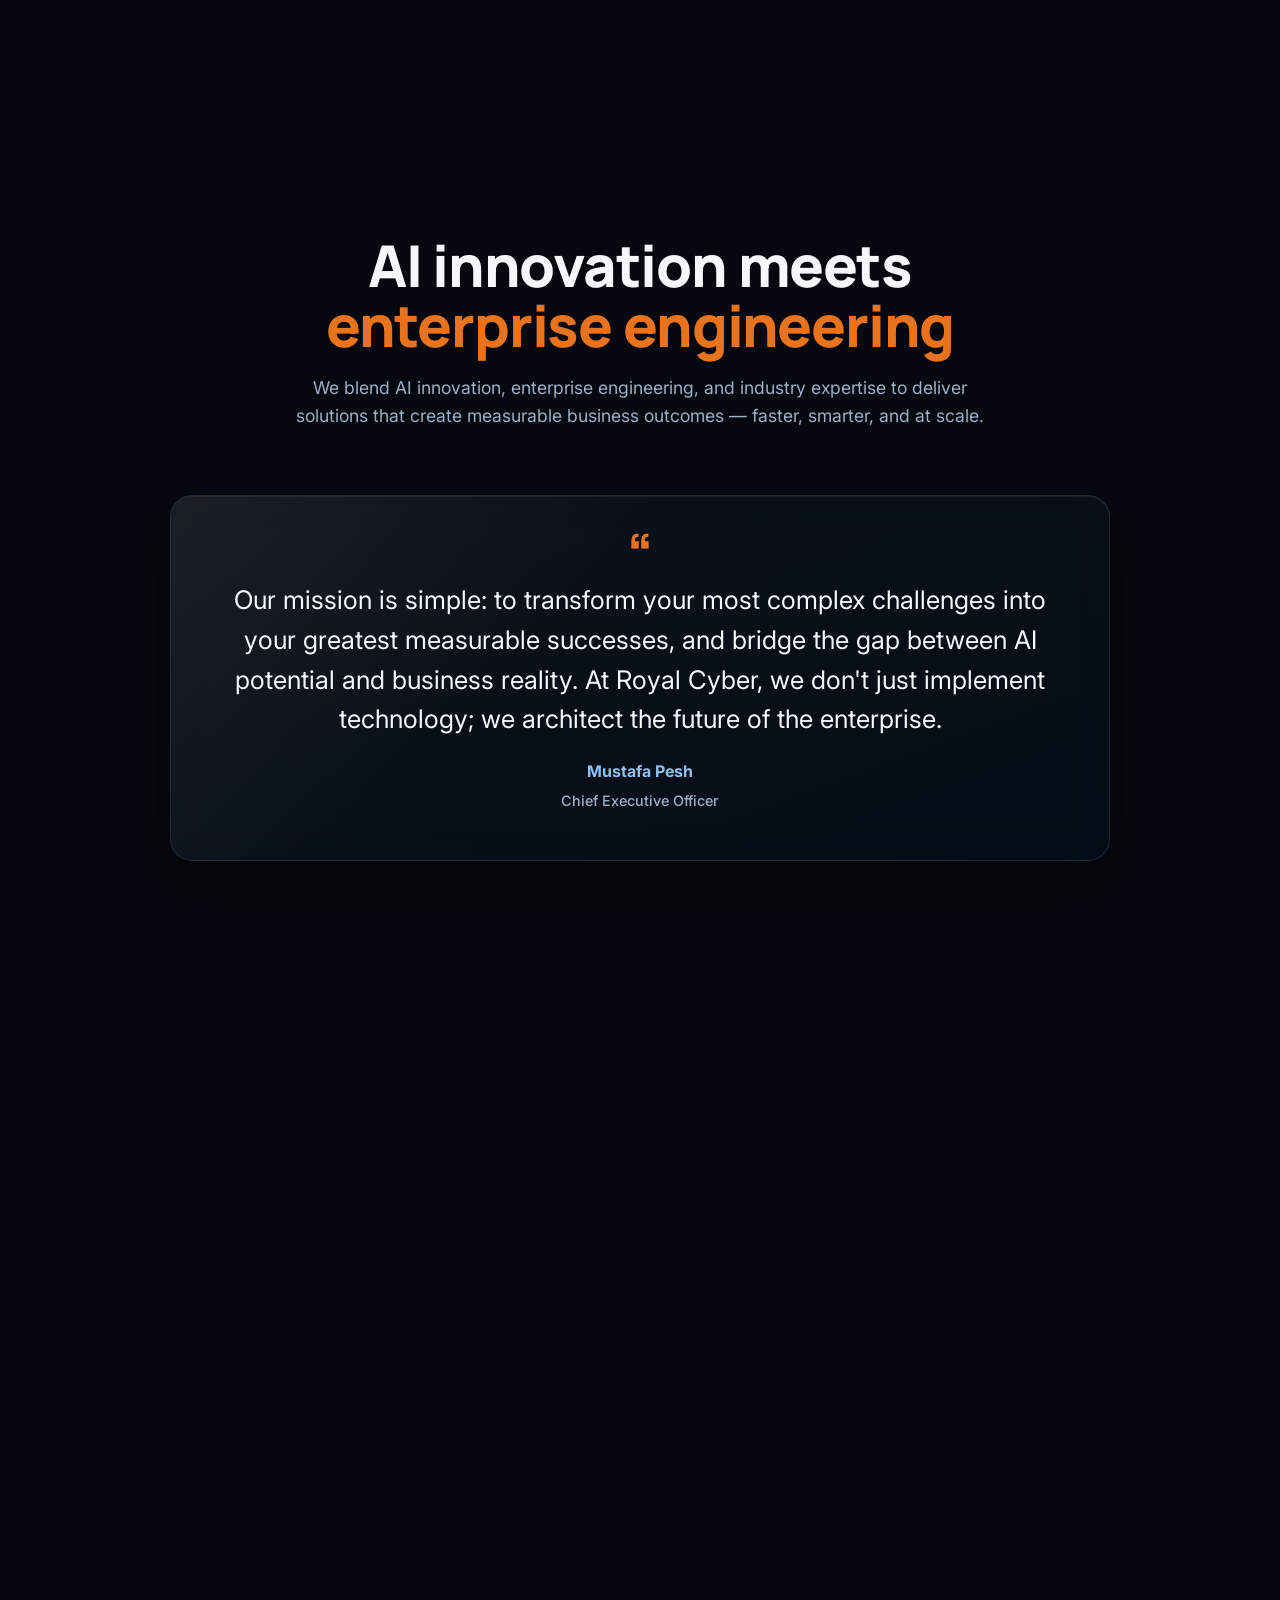
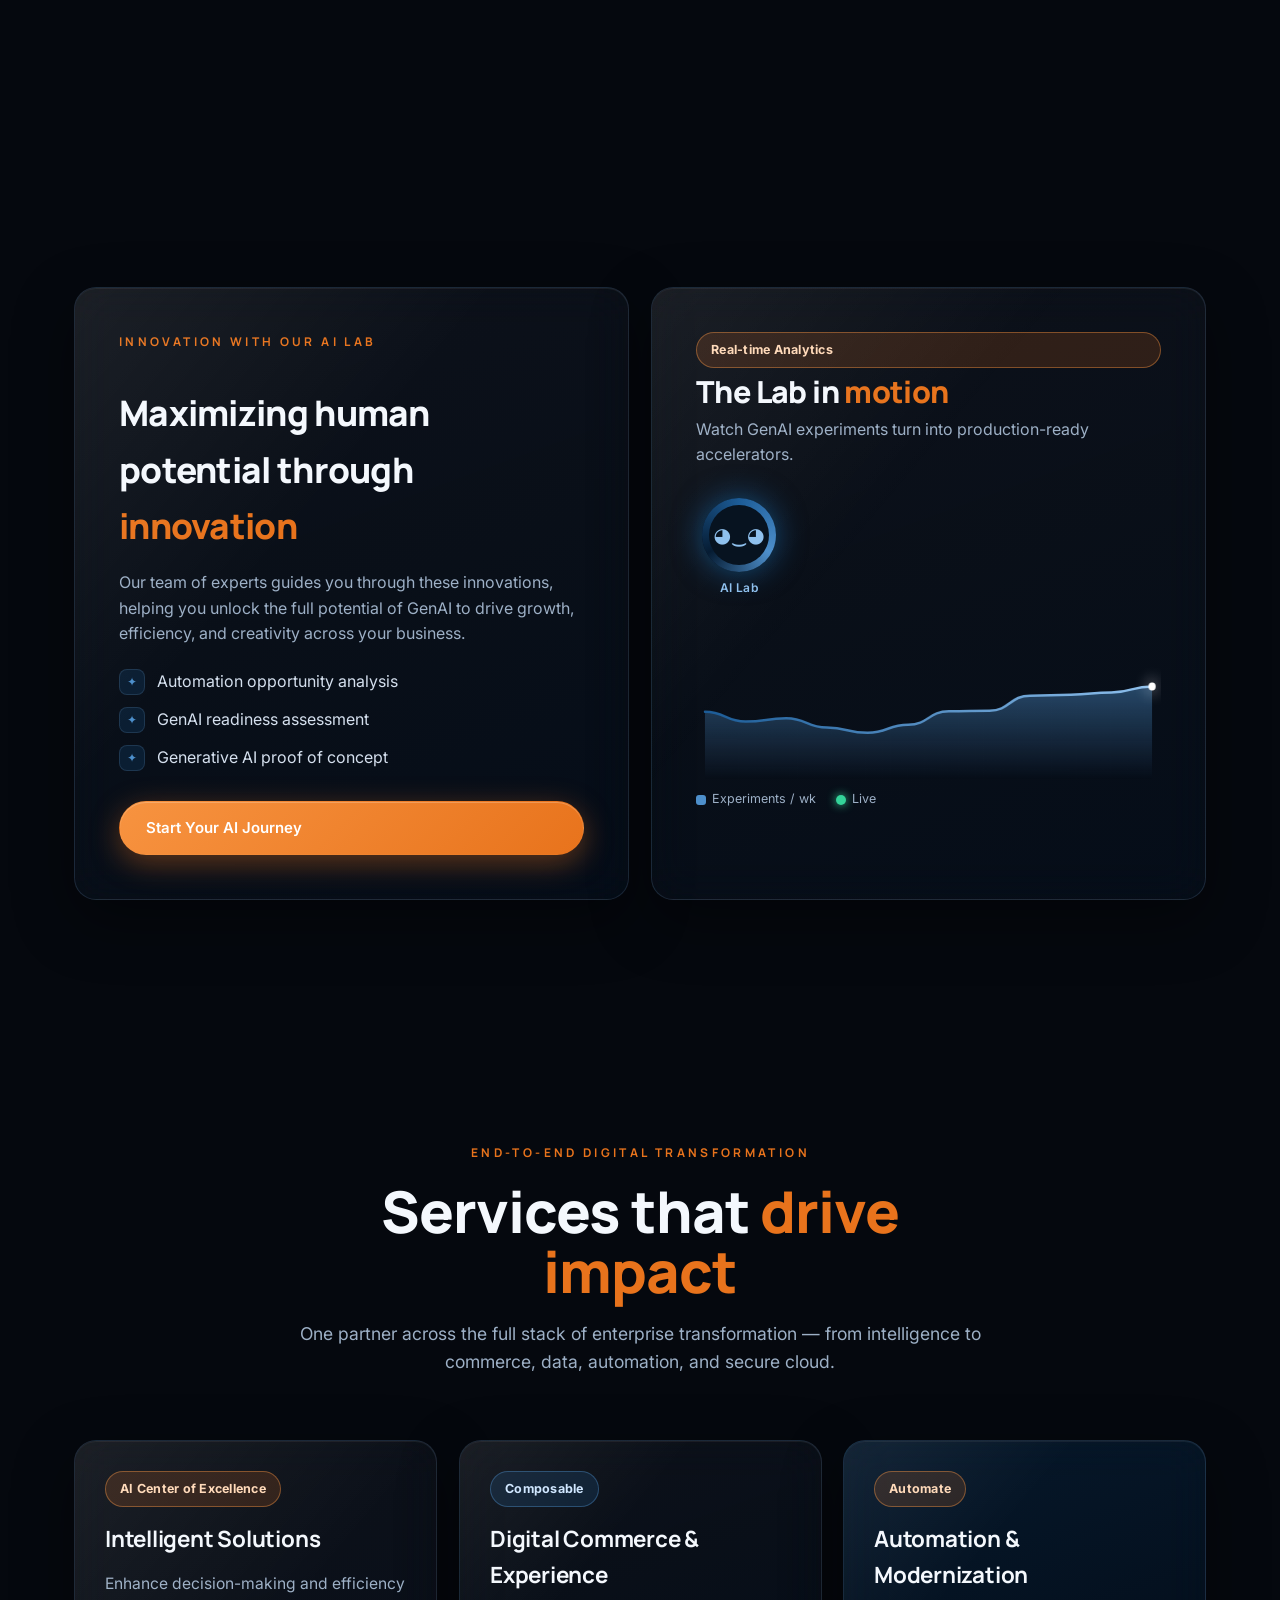
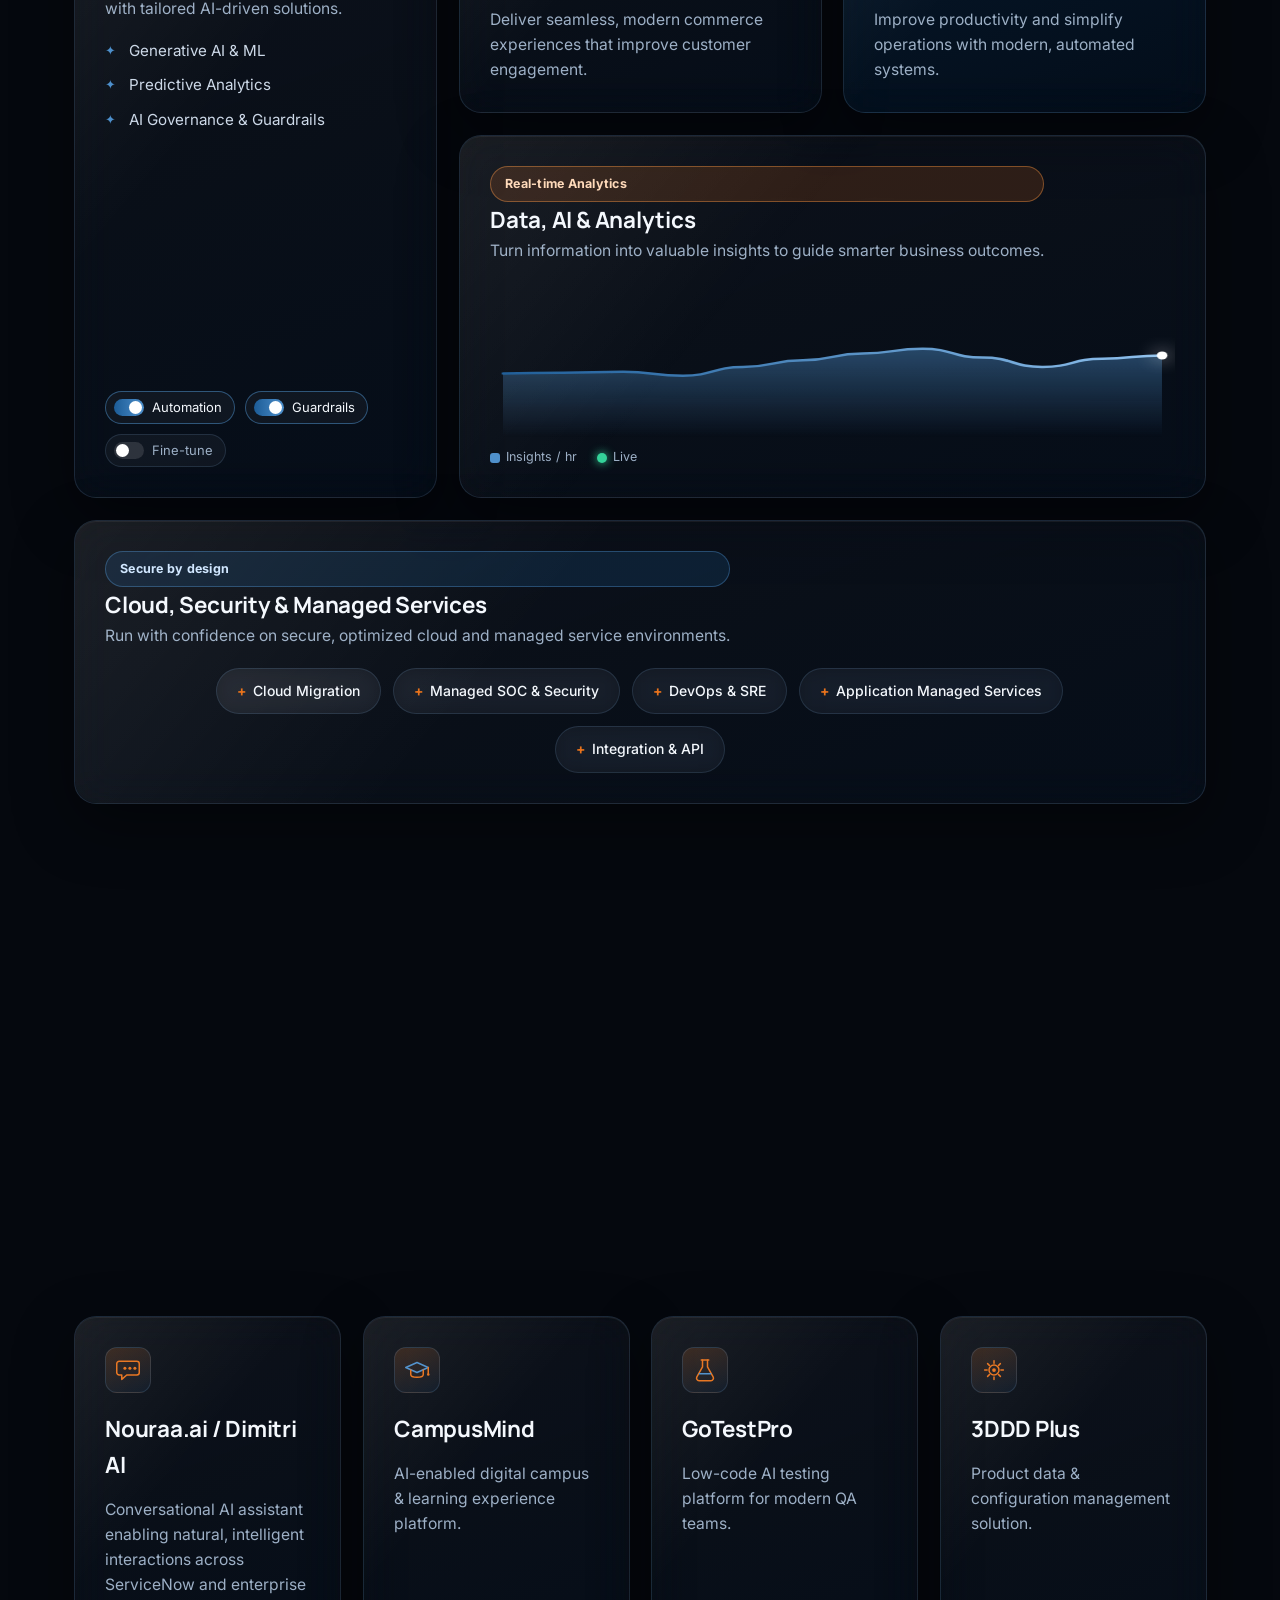
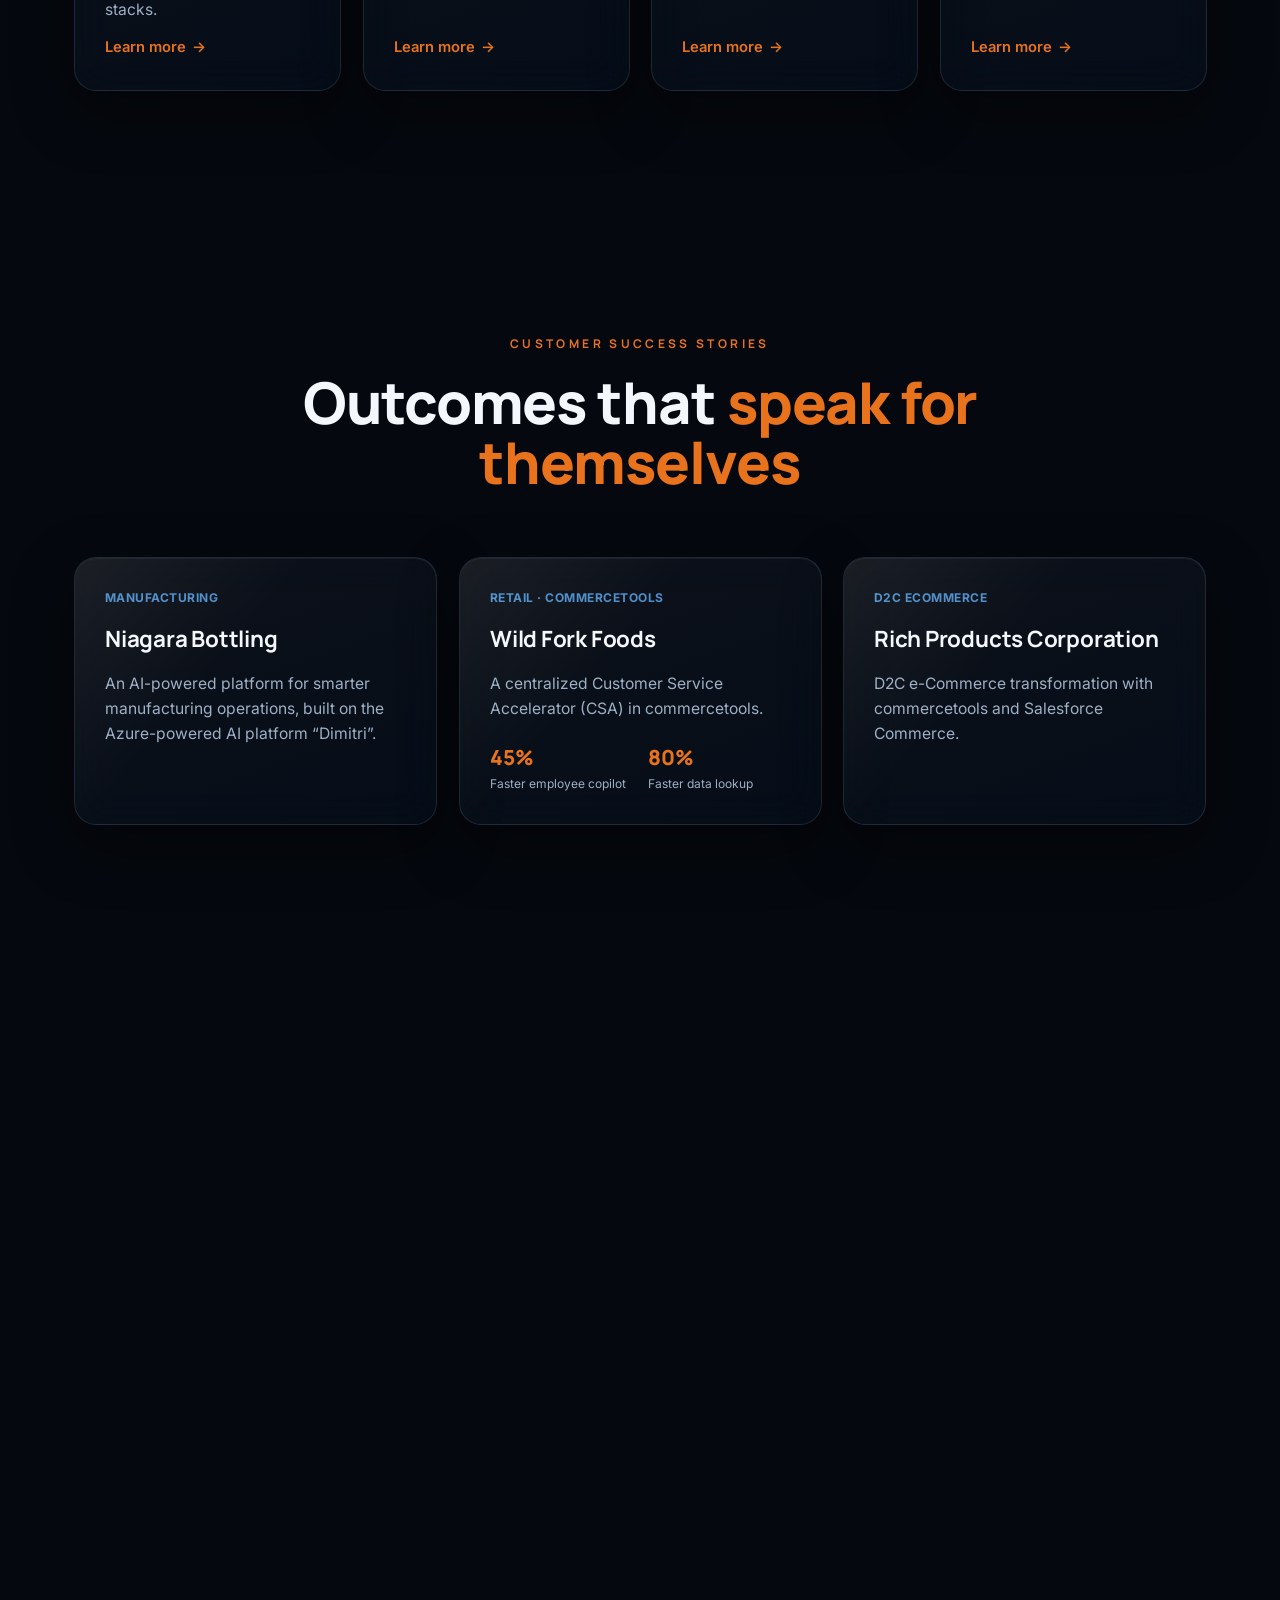
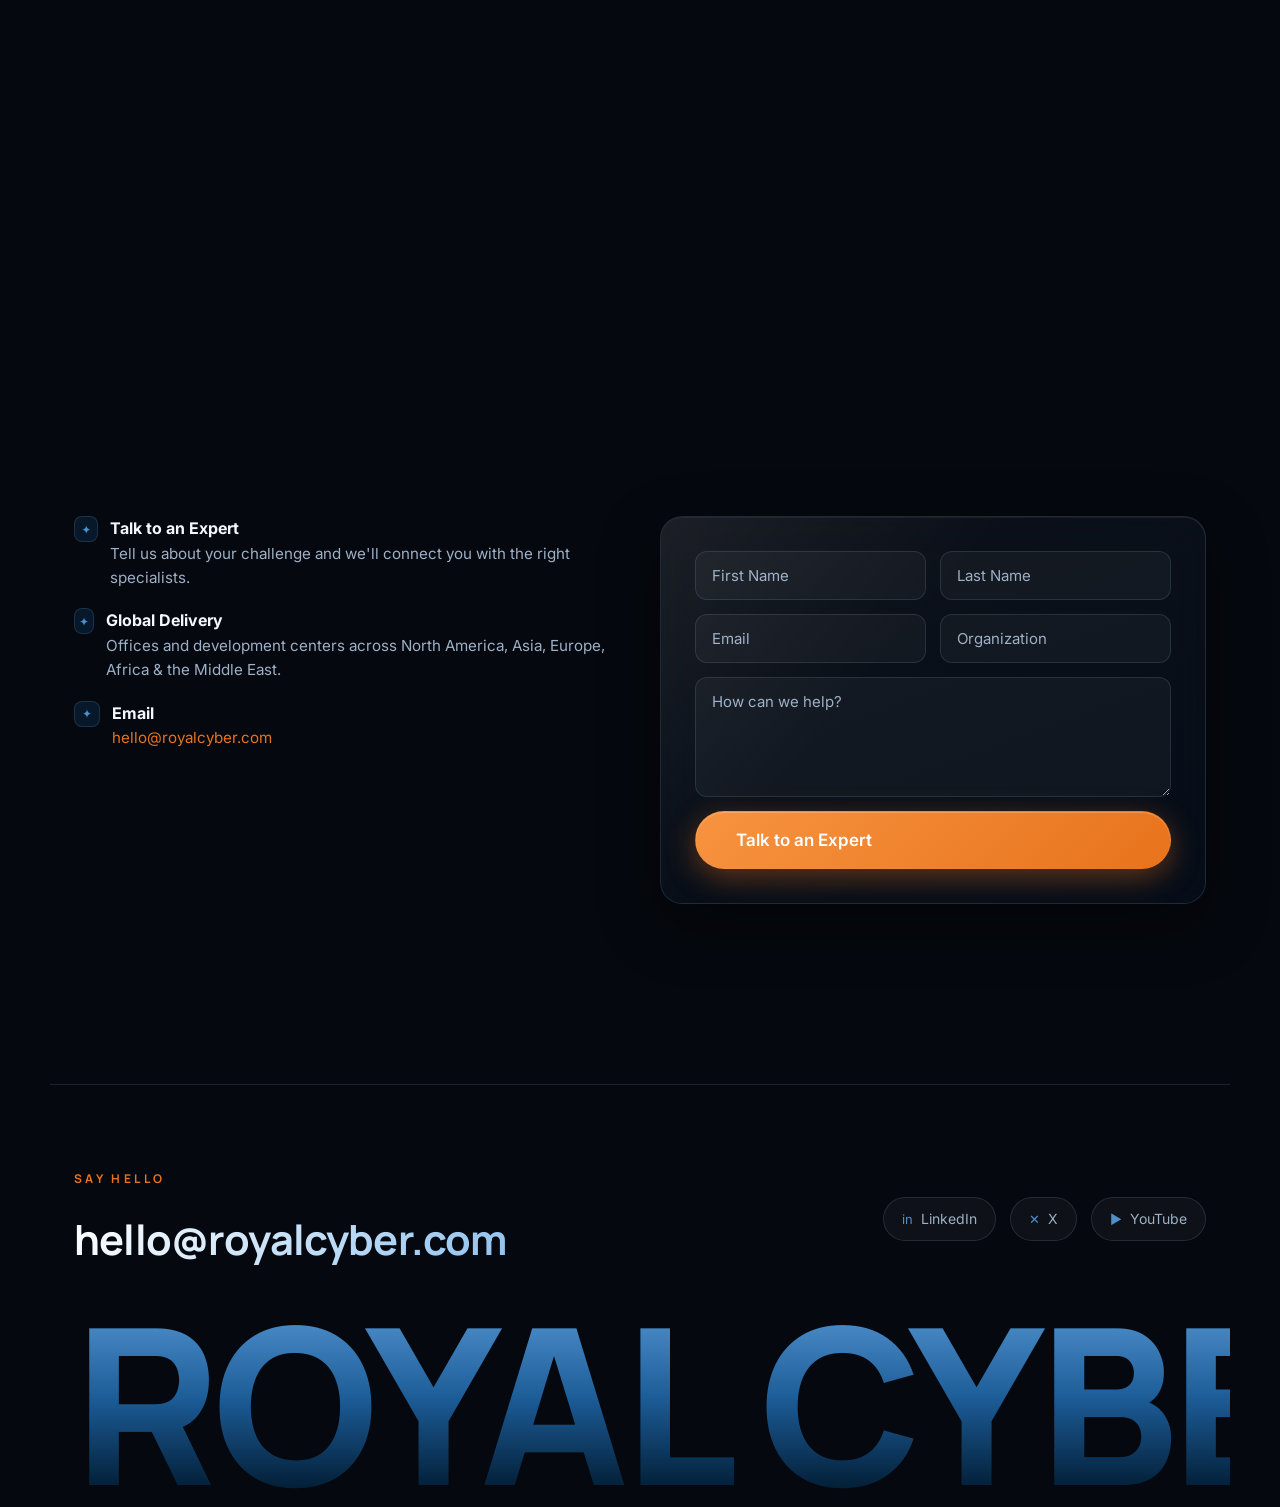
==== commit 54b235e7: "Populate homepage with real Royal Cyber content and sections Rebuild the homepage to match the offic" ====
--- a/index.html
+++ b/index.html
@@ -66,9 +66,9 @@
     <nav class="nav__links" aria-label="Primary">
       <a href="#services">Services</a>
       <a href="#products">Products</a>
-      <a href="#industries">Industries</a>
-      <a href="#partners">Partners</a>
-      <a href="#company">Company</a>
+      <a href="#ailab">AI Lab</a>
+      <a href="#success">Success</a>
+      <a href="#insights">Insights</a>
       <a href="#contact">Contact</a>
     </nav>
     <button class="theme-toggle" id="themeToggle" aria-label="Toggle light and dark mode" title="Toggle theme">
@@ -87,65 +87,158 @@
     <section class="hero" id="hero">
       <div class="hero__inner">
         <span class="pill-tag reveal" data-reveal>
-          <span class="pill-tag__dot"></span> Digital Transformation &amp; IT Consulting · Since 2002
+          <span class="pill-tag__dot"></span> Digital Transformation &amp; IT Consulting Partner
         </span>
 
         <h1 class="hero__title">
           <span class="line" data-reveal>Transform Your Business with</span>
-          <span class="line" data-reveal><em>NextGen Digital Solutions</em></span>
+          <span class="line line--rotate" data-reveal><span class="rotator" id="rotator">NextGen Digital Solutions</span></span>
         </h1>
 
         <p class="hero__sub reveal" data-reveal>
           Accelerate your journey to the digital-first era. Leveraging ready-to-deploy
           platforms and deep industry expertise, we help you deploy AI, optimize Cloud,
-          and deliver the engineering excellence required to scale your global operations.
+          and provide the engineering excellence required to scale your global operations.
         </p>
 
         <div class="hero__cta reveal" data-reveal>
           <a href="#contact" class="btn btn--primary">Talk to an Expert</a>
           <a href="#services" class="btn btn--ghost">Explore Our Solutions</a>
         </div>
-
-        <div class="hero__stats reveal" data-reveal>
-          <div class="hero__stat"><b data-count="20" data-suffix="+">0</b><span>Years of Excellence</span></div>
-          <div class="hero__stat"><b data-count="800" data-suffix="+">0</b><span>Domain Experts</span></div>
-          <div class="hero__stat"><b data-count="600" data-suffix="+">0</b><span>Global Clients</span></div>
-          <div class="hero__stat"><b data-count="1500" data-suffix="+">0</b><span>Projects Delivered</span></div>
-        </div>
-      </div>
-    </section>
-
-    <!-- ══════════════════  PARTNERS STRIP  ══════════════════ -->
-    <section class="section" id="partners" style="padding-top:40px;padding-bottom:40px;">
-      <p class="eyebrow" style="text-align:center;display:block;" data-reveal>Trusted Technology Partnerships</p>
-      <div class="logos" data-reveal>
-        <span>Salesforce</span><span>Microsoft&nbsp;Azure</span><span>AWS</span>
-        <span>Google&nbsp;Cloud</span><span>ServiceNow</span><span>IBM</span>
-        <span>MuleSoft</span><span>HCL&nbsp;Software</span><span>Adobe</span><span>SAP</span>
-      </div>
-    </section>
-
-    <!-- ══════════════════  SERVICES BENTO  ══════════════════ -->
+      </div>
+    </section>
+
+    <!-- ══════════════════  GLOBAL EXPERTISE & METRICS  ══════════════════ -->
+    <section class="section" id="expertise" style="padding-top:60px;">
+      <div class="section__head">
+        <span class="eyebrow" data-reveal>Global Expertise. Proven Excellence.</span>
+        <h2 class="section__title" data-reveal>Scale with a partner the <em>world trusts</em></h2>
+      </div>
+      <div class="metrics-grid">
+        <div class="mcard glass" data-reveal><b data-count="20" data-suffix="+">0</b><span class="mlabel">Years of Innovation</span><span class="mdesc">Driving digital transformation for global brands</span></div>
+        <div class="mcard glass" data-reveal><b data-count="800" data-suffix="+">0</b><span class="mlabel">Certified Experts</span><span class="mdesc">Delivering specialized technology expertise</span></div>
+        <div class="mcard glass" data-reveal><b data-count="1500" data-suffix="+">0</b><span class="mlabel">Employees Worldwide</span><span class="mdesc">Agile teams across the globe</span></div>
+        <div class="mcard glass" data-reveal><b data-count="600" data-suffix="+">0</b><span class="mlabel">Clients in 70+ Countries</span><span class="mdesc">Building trusted partnerships that scale</span></div>
+        <div class="mcard glass" data-reveal><b data-count="4.8" data-suffix=" ★">0</b><span class="mlabel">Client Satisfaction Score</span><span class="mdesc">Recognized for reliability, results &amp; innovation</span></div>
+      </div>
+    </section>
+
+    <!-- ══════════════════  WHY ENTERPRISES CHOOSE US  ══════════════════ -->
+    <section class="section" id="why">
+      <div class="section__head">
+        <span class="eyebrow" data-reveal>Why Global Enterprises Choose Us</span>
+        <h2 class="section__title" data-reveal>AI innovation meets <em>enterprise engineering</em></h2>
+        <p class="section__lead" data-reveal>
+          We blend AI innovation, enterprise engineering, and industry expertise to deliver
+          solutions that create measurable business outcomes — faster, smarter, and at scale.
+        </p>
+      </div>
+      <div class="quote glass" data-reveal>
+        <div class="quote__mark">“</div>
+        <p class="quote__text">
+          Our mission is simple: to transform your most complex challenges into your greatest
+          measurable successes, and bridge the gap between AI potential and business reality.
+          At Royal Cyber, we don't just implement technology; we architect the future of the enterprise.
+        </p>
+        <p class="quote__author">Mustafa Pesh<span>Chief Executive Officer</span></p>
+      </div>
+    </section>
+
+    <!-- ══════════════════  UPCOMING EVENTS  ══════════════════ -->
+    <section class="section" id="events">
+      <div class="section__head">
+        <span class="eyebrow" data-reveal>Upcoming Events</span>
+        <h2 class="section__title" data-reveal>Meet us <em>in person</em></h2>
+        <p class="section__lead" data-reveal>Join us at industry-leading conferences, webinars, and in-person events.</p>
+      </div>
+      <div class="events">
+        <div class="event glass" data-reveal>
+          <div class="event__l"><span class="event__name">SHARE Pittsburgh 2026</span><span class="event__meta">Aug 16–20, 2026 · Pittsburgh, PA</span></div>
+          <span class="event__cta">Register →</span>
+        </div>
+        <div class="event glass" data-reveal>
+          <div class="event__l"><span class="event__name">Dreamforce Conference 2026</span><span class="event__meta">Sep 15–17, 2026 · San Francisco, CA</span></div>
+          <span class="event__cta">Register →</span>
+        </div>
+        <div class="event glass" data-reveal>
+          <div class="event__l"><span class="event__name">EDUCAUSE Annual Conference 2026</span><span class="event__meta">Sep 29 – Oct 2, 2026 · Denver, CO</span></div>
+          <span class="event__cta">Register →</span>
+        </div>
+      </div>
+    </section>
+
+    <!-- ══════════════════  AI LAB  ══════════════════ -->
+    <section class="section split" id="ailab">
+      <div class="split__col glass tilt" data-reveal>
+        <span class="eyebrow">Innovation with our AI Lab</span>
+        <h3 class="split__title">Maximizing human potential through <em>innovation</em></h3>
+        <p class="split__text">
+          Our team of experts guides you through these innovations, helping you unlock the full
+          potential of GenAI to drive growth, efficiency, and creativity across your business.
+        </p>
+        <ul class="feature-list">
+          <li><span class="feature-list__ic">✦</span>Automation opportunity analysis</li>
+          <li><span class="feature-list__ic">✦</span>GenAI readiness assessment</li>
+          <li><span class="feature-list__ic">✦</span>Generative AI proof of concept</li>
+        </ul>
+        <a href="#contact" class="btn btn--primary">Start Your AI Journey</a>
+      </div>
+      <div class="split__col glass tilt" data-reveal>
+        <div class="card__row">
+          <div>
+            <div class="card__badge">Real-time Analytics</div>
+            <h3 class="split__title" style="font-size:clamp(1.4rem,2.6vw,1.9rem);">The Lab in <em>motion</em></h3>
+            <p class="split__text">Watch GenAI experiments turn into production-ready accelerators.</p>
+          </div>
+          <div class="avatar" aria-hidden="true">
+            <span class="avatar__ring"></span>
+            <span class="avatar__face">◕‿◕</span>
+            <span class="avatar__name">AI&nbsp;Lab</span>
+          </div>
+        </div>
+        <div class="chart" data-chart aria-label="Live experiment throughput">
+          <svg viewBox="0 0 520 160" preserveAspectRatio="none" class="chart__svg">
+            <defs>
+              <linearGradient id="chartFill" x1="0" y1="0" x2="0" y2="1">
+                <stop offset="0%" stop-color="#4D8FCB" stop-opacity="0.45" />
+                <stop offset="100%" stop-color="#4D8FCB" stop-opacity="0" />
+              </linearGradient>
+              <linearGradient id="chartLine" x1="0" y1="0" x2="1" y2="0">
+                <stop offset="0%" stop-color="#1C5C97" />
+                <stop offset="100%" stop-color="#8FC1EE" />
+              </linearGradient>
+            </defs>
+            <path class="chart__area" fill="url(#chartFill)" />
+            <path class="chart__line" fill="none" stroke="url(#chartLine)" stroke-width="2.5" stroke-linecap="round" />
+            <circle class="chart__dot" r="4" fill="#fff" />
+          </svg>
+          <div class="chart__legend">
+            <span><i style="background:#4D8FCB"></i>Experiments / wk</span>
+            <span class="chart__live"><i></i>Live</span>
+          </div>
+        </div>
+      </div>
+    </section>
+
+    <!-- ══════════════════  SERVICES  ══════════════════ -->
     <section class="section" id="services">
       <div class="section__head">
-        <span class="eyebrow" data-reveal>What We Do</span>
-        <h2 class="section__title" data-reveal>End-to-end <em>digital transformation</em></h2>
+        <span class="eyebrow" data-reveal>End-to-End Digital Transformation</span>
+        <h2 class="section__title" data-reveal>Services that <em>drive impact</em></h2>
         <p class="section__lead" data-reveal>
-          From Generative AI and Cloud to Digital Commerce, Data &amp; Analytics, and
-          Managed Services — a multi-vendor partner engineering measurable outcomes.
+          One partner across the full stack of enterprise transformation — from intelligence
+          to commerce, data, automation, and secure cloud.
         </p>
       </div>
 
       <div class="bento">
-        <!-- Card 1 : Generative AI -->
         <article class="card card--tall glass tilt" data-reveal>
           <div class="card__badge">AI Center of Excellence</div>
-          <h3 class="card__title">Generative AI &amp; ML</h3>
-          <p class="card__text">From AI readiness to production — build, govern, and scale enterprise-grade intelligence.</p>
+          <h3 class="card__title">Intelligent Solutions</h3>
+          <p class="card__text">Enhance decision-making and efficiency with tailored AI-driven solutions.</p>
           <ul class="card__list">
-            <li>Generative AI Services</li>
-            <li>Predictive &amp; Advanced Analytics</li>
-            <li>ML Engineering &amp; MLOps</li>
+            <li>Generative AI &amp; ML</li>
+            <li>Predictive Analytics</li>
             <li>AI Governance &amp; Guardrails</li>
           </ul>
           <div class="toggles" role="group" aria-label="Capabilities">
@@ -155,46 +248,40 @@
           </div>
         </article>
 
-        <!-- Card 2 : Cloud -->
         <article class="card glass tilt" data-reveal>
-          <div class="card__badge card__badge--alt">Multi-Cloud</div>
-          <h3 class="card__title">Cloud Enablement</h3>
-          <p class="card__text">Migrate, modernize, and run scalable, secure cloud — supercharged with Generative AI.</p>
-          <ul class="card__list">
-            <li>Cloud Migration &amp; Modernization</li>
-            <li>Cloud Generative AI</li>
-            <li>DevOps &amp; SRE</li>
-          </ul>
-        </article>
-
-        <!-- Card 3 : Data & Analytics + Dimitri AI (live chart) -->
+          <div class="card__badge card__badge--alt">Composable</div>
+          <h3 class="card__title">Digital Commerce &amp; Experience</h3>
+          <p class="card__text">Deliver seamless, modern commerce experiences that improve customer engagement.</p>
+        </article>
+
+        <article class="card glass tilt card--accent" data-reveal>
+          <div class="card__badge">Automate</div>
+          <h3 class="card__title">Automation &amp; Modernization</h3>
+          <p class="card__text">Improve productivity and simplify operations with modern, automated systems.</p>
+        </article>
+
         <article class="card card--wide glass tilt" data-reveal>
           <div class="card__row">
             <div>
               <div class="card__badge">Real-time Analytics</div>
-              <h3 class="card__title">Data &amp; Analytics</h3>
-              <p class="card__text">Meet <b>Dimitri</b> — our conversational AI assistant that cleans, organizes, and surfaces insights so teams act on trends in real time.</p>
+              <h3 class="card__title">Data, AI &amp; Analytics</h3>
+              <p class="card__text">Turn information into valuable insights to guide smarter business outcomes.</p>
             </div>
-            <div class="avatar" aria-hidden="true">
-              <span class="avatar__ring"></span>
-              <span class="avatar__face">◕‿◕</span>
-              <span class="avatar__name">Dimitri&nbsp;AI</span>
-            </div>
-          </div>
-          <div class="chart" data-chart aria-label="Live performance chart">
+          </div>
+          <div class="chart" data-chart aria-label="Live analytics chart">
             <svg viewBox="0 0 520 160" preserveAspectRatio="none" class="chart__svg">
               <defs>
-                <linearGradient id="chartFill" x1="0" y1="0" x2="0" y2="1">
+                <linearGradient id="chartFill2" x1="0" y1="0" x2="0" y2="1">
                   <stop offset="0%" stop-color="#4D8FCB" stop-opacity="0.45" />
                   <stop offset="100%" stop-color="#4D8FCB" stop-opacity="0" />
                 </linearGradient>
-                <linearGradient id="chartLine" x1="0" y1="0" x2="1" y2="0">
+                <linearGradient id="chartLine2" x1="0" y1="0" x2="1" y2="0">
                   <stop offset="0%" stop-color="#1C5C97" />
                   <stop offset="100%" stop-color="#8FC1EE" />
                 </linearGradient>
               </defs>
-              <path class="chart__area" fill="url(#chartFill)" />
-              <path class="chart__line" fill="none" stroke="url(#chartLine)" stroke-width="2.5" stroke-linecap="round" />
+              <path class="chart__area" fill="url(#chartFill2)" />
+              <path class="chart__line" fill="none" stroke="url(#chartLine2)" stroke-width="2.5" stroke-linecap="round" />
               <circle class="chart__dot" r="4" fill="#fff" />
             </svg>
             <div class="chart__legend">
@@ -204,41 +291,31 @@
           </div>
         </article>
 
-        <!-- Card 4 : Digital Commerce -->
-        <article class="card glass tilt card--accent" data-reveal>
-          <div class="card__badge">Composable</div>
-          <h3 class="card__title">Digital Commerce</h3>
-          <p class="card__text">Headless, always-on commerce with AI-powered semantic search and personalized experiences.</p>
-          <ul class="card__list">
-            <li>Headless &amp; Composable Commerce</li>
-            <li>Semantic Search for eCommerce</li>
-            <li>HCL, Salesforce &amp; Adobe Commerce</li>
-          </ul>
-        </article>
-      </div>
-
-      <!-- capability chips -->
-      <div class="chips" style="margin-top:34px;" data-reveal>
-        <span class="chip"><b>+</b>Hyperautomation</span>
-        <span class="chip"><b>+</b>Integration &amp; API</span>
-        <span class="chip"><b>+</b>Middleware</span>
-        <span class="chip"><b>+</b>DevOps</span>
-        <span class="chip"><b>+</b>Managed Services</span>
-        <span class="chip"><b>+</b>Managed SOC &amp; Security</span>
-        <span class="chip"><b>+</b>QA &amp; Test Automation</span>
-        <span class="chip"><b>+</b>Mobile</span>
-      </div>
-    </section>
-
-    <!-- ══════════════════  PRODUCTS  ══════════════════ -->
+        <article class="card card--full glass tilt" data-reveal>
+          <div class="card__row">
+            <div>
+              <div class="card__badge card__badge--alt">Secure by design</div>
+              <h3 class="card__title">Cloud, Security &amp; Managed Services</h3>
+              <p class="card__text">Run with confidence on secure, optimized cloud and managed service environments.</p>
+            </div>
+          </div>
+          <div class="chips" style="margin-top:6px;">
+            <span class="chip"><b>+</b>Cloud Migration</span>
+            <span class="chip"><b>+</b>Managed SOC &amp; Security</span>
+            <span class="chip"><b>+</b>DevOps &amp; SRE</span>
+            <span class="chip"><b>+</b>Application Managed Services</span>
+            <span class="chip"><b>+</b>Integration &amp; API</span>
+          </div>
+        </article>
+      </div>
+    </section>
+
+    <!-- ══════════════════  PRODUCTS (Innovation Spotlight)  ══════════════════ -->
     <section class="section" id="products">
       <div class="section__head">
-        <span class="eyebrow" data-reveal>Products &amp; Accelerators</span>
+        <span class="eyebrow" data-reveal>Innovation Spotlight</span>
         <h2 class="section__title" data-reveal>Platforms that <em>ship outcomes</em></h2>
-        <p class="section__lead" data-reveal>
-          Ready-to-deploy products built on years of enterprise engineering, so you
-          move from idea to impact faster.
-        </p>
+        <p class="section__lead" data-reveal>Where bold ideas become business reality.</p>
       </div>
 
       <div class="cardgrid">
@@ -251,8 +328,8 @@
               <circle class="fillp d d3" cx="35" cy="21" r="2.4"/>
             </svg>
           </div>
-          <h3 class="card__title">Conversational AI Assistant</h3>
-          <p class="card__text">An enterprise AI assistant for intelligent automation — tickets, incidents, and reports on ServiceNow and beyond.</p>
+          <h3 class="card__title">Nouraa.ai / Dimitri AI</h3>
+          <p class="card__text">Conversational AI assistant enabling natural, intelligent interactions across ServiceNow and enterprise stacks.</p>
           <span class="pcard__more">Learn more <span>→</span></span>
         </a>
         <a class="card glass tilt pcard" href="products/ai-digital-campus.html" data-reveal>
@@ -264,8 +341,8 @@
               <circle class="fillp tassel" cx="42" cy="31" r="2"/>
             </svg>
           </div>
-          <h3 class="card__title">AI-Enabled Digital Campus</h3>
-          <p class="card__text">A learning experience platform delivering personalized, AI-driven training at scale.</p>
+          <h3 class="card__title">CampusMind</h3>
+          <p class="card__text">AI-enabled digital campus &amp; learning experience platform.</p>
           <span class="pcard__more">Learn more <span>→</span></span>
         </a>
         <a class="card glass tilt pcard" href="products/low-code-ai-testing.html" data-reveal>
@@ -279,8 +356,8 @@
               <circle class="fillp bub bub3" cx="24" cy="32" r="1.3"/>
             </svg>
           </div>
-          <h3 class="card__title">Low-Code AI Testing</h3>
-          <p class="card__text">A low-code AI testing platform that helps modern QA teams ship quality faster.</p>
+          <h3 class="card__title">GoTestPro</h3>
+          <p class="card__text">Low-code AI testing platform for modern QA teams.</p>
           <span class="pcard__more">Learn more <span>→</span></span>
         </a>
         <a class="card glass tilt pcard" href="products/product-data-config-management.html" data-reveal>
@@ -296,84 +373,112 @@
               <circle class="fillp core" cx="24" cy="24" r="3"/>
             </svg>
           </div>
-          <h3 class="card__title">Product Data &amp; Config Management</h3>
-          <p class="card__text">Centralized product data and configuration management for complex catalogs.</p>
+          <h3 class="card__title">3DDD Plus</h3>
+          <p class="card__text">Product data &amp; configuration management solution.</p>
           <span class="pcard__more">Learn more <span>→</span></span>
         </a>
       </div>
     </section>
 
-    <!-- ══════════════════  INDUSTRIES  ══════════════════ -->
-    <section class="section" id="industries">
-      <div class="section__head">
-        <span class="eyebrow" data-reveal>Industries</span>
-        <h2 class="section__title" data-reveal>Deep expertise, <em>every sector</em></h2>
-      </div>
-      <div class="ind-grid">
-        <div class="ind glass" data-reveal><span class="ind__ic">🛍️</span><span class="ind__name">Retail &amp; eCommerce</span></div>
-        <div class="ind glass" data-reveal><span class="ind__ic">🏦</span><span class="ind__name">Banking &amp; Financial</span></div>
-        <div class="ind glass" data-reveal><span class="ind__ic">🩺</span><span class="ind__name">Healthcare</span></div>
-        <div class="ind glass" data-reveal><span class="ind__ic">🏭</span><span class="ind__name">Manufacturing</span></div>
-        <div class="ind glass" data-reveal><span class="ind__ic">🛡️</span><span class="ind__name">Insurance</span></div>
-        <div class="ind glass" data-reveal><span class="ind__ic">🚚</span><span class="ind__name">Logistics &amp; Supply Chain</span></div>
-        <div class="ind glass" data-reveal><span class="ind__ic">📡</span><span class="ind__name">Telecom</span></div>
-        <div class="ind glass" data-reveal><span class="ind__ic">🏛️</span><span class="ind__name">Public Sector</span></div>
-      </div>
-    </section>
-
-    <!-- ══════════════════  DUAL AUDIENCE / WHY  ══════════════════ -->
-    <section class="section split" id="company">
-      <div class="split__col glass tilt" data-reveal>
-        <span class="eyebrow">For Enterprise Leaders</span>
-        <h3 class="split__title">Drive AI <em>innovation</em> with confidence</h3>
-        <p class="split__text">Turn strategy into secure, governed intelligence with a partner that has delivered 1500+ projects since 2002.</p>
-        <ul class="feature-list">
-          <li><span class="feature-list__ic">✦</span>Generative AI &amp; Cloud strategy</li>
-          <li><span class="feature-list__ic">✦</span>24/7 Managed SOC &amp; security</li>
-          <li><span class="feature-list__ic">✦</span>Global delivery across 5 regions</li>
-        </ul>
-        <a href="#contact" class="btn btn--ghost">Book a strategy call</a>
-      </div>
-
-      <div class="split__col glass tilt" data-reveal>
-        <span class="eyebrow eyebrow--alt">For Commerce &amp; Tech Teams</span>
-        <h3 class="split__title">Scale digital <em>experience</em> without limits</h3>
-        <p class="split__text">Composable commerce, integration, and developer-first tooling backed by 800+ domain experts.</p>
-        <ul class="feature-list">
-          <li><span class="feature-list__ic">✦</span>Headless &amp; composable commerce</li>
-          <li><span class="feature-list__ic">✦</span>Integration, API &amp; middleware</li>
-          <li><span class="feature-list__ic">✦</span>DevOps, QA &amp; test automation</li>
-        </ul>
-        <a href="#contact" class="btn btn--ghost">Explore for teams</a>
-      </div>
-    </section>
-
-    <!-- ══════════════════  KEYWORD MARQUEE  ══════════════════ -->
-    <section class="section marquee-section" aria-hidden="true">
-      <div class="marquee" data-reveal>
-        <div class="marquee__track">
-          <span>Generative AI</span><span>·</span><span>Cloud Enablement</span><span>·</span>
-          <span>Digital Commerce</span><span>·</span><span>Hyperautomation</span><span>·</span>
-          <span>Data &amp; Analytics</span><span>·</span><span>DevOps</span><span>·</span><span>Managed Services</span><span>·</span>
-          <span>Generative AI</span><span>·</span><span>Cloud Enablement</span><span>·</span>
-          <span>Digital Commerce</span><span>·</span><span>Hyperautomation</span><span>·</span>
-          <span>Data &amp; Analytics</span><span>·</span><span>DevOps</span><span>·</span><span>Managed Services</span><span>·</span>
-        </div>
-      </div>
-    </section>
-
-    <!-- ══════════════════  CTA  ══════════════════ -->
-    <section class="section cta-band">
-      <div class="cta-band__inner glass" data-reveal>
-        <h2 class="section__title">Let's talk about your <em>transformation goals</em></h2>
-        <p class="section__lead">Partner with a team that turns complex challenges into measurable success.</p>
-        <a href="#contact" class="btn btn--primary btn--lg">Talk to an Expert</a>
+    <!-- ══════════════════  CUSTOMER SUCCESS  ══════════════════ -->
+    <section class="section" id="success">
+      <div class="section__head">
+        <span class="eyebrow" data-reveal>Customer Success Stories</span>
+        <h2 class="section__title" data-reveal>Outcomes that <em>speak for themselves</em></h2>
+      </div>
+      <div class="cardgrid" style="grid-template-columns:repeat(3,1fr);">
+        <article class="card glass tilt" data-reveal>
+          <span class="success__tag">Manufacturing</span>
+          <h3 class="card__title">Niagara Bottling</h3>
+          <p class="card__text">An AI-powered platform for smarter manufacturing operations, built on the Azure-powered AI platform “Dimitri”.</p>
+        </article>
+        <article class="card glass tilt" data-reveal>
+          <span class="success__tag">Retail · commercetools</span>
+          <h3 class="card__title">Wild Fork Foods</h3>
+          <p class="card__text">A centralized Customer Service Accelerator (CSA) in commercetools.</p>
+          <div class="success__metrics">
+            <div><b>45%</b><span>Faster employee copilot</span></div>
+            <div><b>80%</b><span>Faster data lookup</span></div>
+          </div>
+        </article>
+        <article class="card glass tilt" data-reveal>
+          <span class="success__tag">D2C eCommerce</span>
+          <h3 class="card__title">Rich Products Corporation</h3>
+          <p class="card__text">D2C e-Commerce transformation with commercetools and Salesforce Commerce.</p>
+        </article>
+      </div>
+    </section>
+
+    <!-- ══════════════════  INSIGHTS  ══════════════════ -->
+    <section class="section" id="insights">
+      <div class="section__head">
+        <span class="eyebrow" data-reveal>Insights &amp; Enterprise Trends</span>
+        <h2 class="section__title" data-reveal>Learn from the <em>frontier</em></h2>
+      </div>
+      <div class="cardgrid">
+        <a class="card glass tilt insight" href="#insights" data-reveal>
+          <span class="insight__k">Blogs</span>
+          <p class="card__text">Your source for tech expertise &amp; innovation.</p>
+          <span class="insight__more">Read <span>→</span></span>
+        </a>
+        <a class="card glass tilt insight" href="#insights" data-reveal>
+          <span class="insight__k">Videos</span>
+          <p class="card__text">Watch insights that drive digital innovation.</p>
+          <span class="insight__more">Watch <span>→</span></span>
+        </a>
+        <a class="card glass tilt insight" href="#insights" data-reveal>
+          <span class="insight__k">Podcasts</span>
+          <p class="card__text">Where tech leaders share what matters.</p>
+          <span class="insight__more">Listen <span>→</span></span>
+        </a>
+        <a class="card glass tilt insight" href="#insights" data-reveal>
+          <span class="insight__k">Whitepapers</span>
+          <p class="card__text">Actionable intelligence for modern enterprises.</p>
+          <span class="insight__more">Download <span>→</span></span>
+        </a>
+      </div>
+    </section>
+
+    <!-- ══════════════════  PARTNERS STRIP  ══════════════════ -->
+    <section class="section" id="partners" style="padding-top:40px;padding-bottom:40px;">
+      <p class="eyebrow" style="text-align:center;display:block;" data-reveal>Trusted Technology Partners</p>
+      <div class="logos" data-reveal>
+        <span>Salesforce</span><span>Microsoft&nbsp;Azure</span><span>AWS</span>
+        <span>Google&nbsp;Cloud</span><span>ServiceNow</span><span>IBM</span>
+        <span>MuleSoft</span><span>HCL&nbsp;Software</span><span>SAP</span>
+      </div>
+    </section>
+
+    <!-- ══════════════════  CONTACT  ══════════════════ -->
+    <section class="section" id="contact">
+      <div class="section__head">
+        <span class="eyebrow" data-reveal>Global Presence</span>
+        <h2 class="section__title" data-reveal>Let's talk about your <em>transformation goals</em></h2>
+      </div>
+      <div class="contact">
+        <div class="contact__aside">
+          <div class="contact__point"><span class="feature-list__ic">✦</span><div><b>Talk to an Expert</b><p>Tell us about your challenge and we'll connect you with the right specialists.</p></div></div>
+          <div class="contact__point"><span class="feature-list__ic">✦</span><div><b>Global Delivery</b><p>Offices and development centers across North America, Asia, Europe, Africa &amp; the Middle East.</p></div></div>
+          <div class="contact__point"><span class="feature-list__ic">✦</span><div><b>Email</b><p><a href="mailto:hello@royalcyber.com" style="color:var(--orange);">hello@royalcyber.com</a></p></div></div>
+        </div>
+        <form class="form glass" data-reveal onsubmit="return false;">
+          <div class="form__row">
+            <input type="text" name="firstName" placeholder="First Name" aria-label="First Name" required />
+            <input type="text" name="lastName" placeholder="Last Name" aria-label="Last Name" required />
+          </div>
+          <div class="form__row">
+            <input type="email" name="email" placeholder="Email" aria-label="Email" required />
+            <input type="text" name="organization" placeholder="Organization" aria-label="Organization" />
+          </div>
+          <textarea name="message" placeholder="How can we help?" aria-label="Message"></textarea>
+          <button type="submit" class="btn btn--primary btn--lg">Talk to an Expert</button>
+        </form>
       </div>
     </section>
   </main>
 
   <!-- ══════════════════  FOOTER  ══════════════════ -->
-  <footer class="footer" id="contact">
+  <footer class="footer" id="footer">
     <div class="footer__top">
       <div class="footer__contact">
         <span class="eyebrow">Say hello</span>
--- a/assets/styles.css
+++ b/assets/styles.css
@@ -248,6 +248,7 @@
 .card--tall { grid-row: span 2; }
 .card--wide { grid-column: span 2; }
 .card--accent { background: linear-gradient(160deg, rgba(23,131,214,.14), rgba(0,43,78,.16)); }
+.card--full { grid-column: 1 / -1; }
 .card__badge {
   align-self: flex-start; font-size: 12.5px; font-weight: 700; letter-spacing: .02em;
   color: #ffd9b8; padding: 7px 14px; border-radius: 999px;
@@ -643,3 +644,82 @@
   .phero__art { order: -1; }
   .steps { grid-template-columns: 1fr; }
 }
+
+/* ══════════════════════════════════════════════════════════
+   HOMEPAGE CONTENT SECTIONS
+   ══════════════════════════════════════════════════════════ */
+
+/* rotating hero headline */
+.line--rotate { min-height: 1.05em; }
+.rotator { display: inline-block; color: var(--orange); font-weight: 800; will-change: transform, opacity;
+  transition: transform .5s var(--ease), opacity .5s var(--ease), filter .5s var(--ease); }
+.rotator.is-out { opacity: 0; transform: translateY(-45%); filter: blur(6px); }
+
+/* metrics */
+.metrics-grid { display: grid; grid-template-columns: repeat(5, 1fr); gap: 18px; }
+.mcard { padding: 26px 22px; display: grid; gap: 6px; align-content: start; }
+.mcard b {
+  font-family: var(--font-display); font-weight: 800; font-size: clamp(1.8rem, 3vw, 2.6rem);
+  background: linear-gradient(120deg, #fff, var(--lilac));
+  -webkit-background-clip: text; background-clip: text; -webkit-text-fill-color: transparent;
+}
+.mcard .mlabel { font-weight: 700; font-size: .98rem; }
+.mcard .mdesc { color: var(--muted); font-size: .84rem; line-height: 1.45; }
+[data-theme="light"] .mcard b { background: linear-gradient(120deg, var(--ink), var(--purple));
+  -webkit-background-clip: text; background-clip: text; -webkit-text-fill-color: transparent; }
+
+/* CEO quote */
+.quote { padding: 48px; display: grid; gap: 20px; max-width: 940px; margin: 0 auto; text-align: center; }
+.quote__mark { font-family: var(--font-display); font-weight: 800; font-size: 3.4rem; line-height: .3; color: var(--orange); }
+.quote__text { font-size: clamp(1.15rem, 2.3vw, 1.6rem); line-height: 1.55; }
+.quote__author { font-weight: 700; color: var(--lilac); }
+.quote__author span { display: block; color: var(--muted); font-weight: 500; font-size: .9rem; margin-top: 4px; }
+
+/* events */
+.events { display: grid; gap: 14px; }
+.event { display: flex; justify-content: space-between; align-items: center; gap: 20px; padding: 22px 28px; flex-wrap: wrap; }
+.event__l { display: grid; gap: 4px; }
+.event__name { font-family: var(--font-display); font-weight: 700; font-size: 1.12rem; }
+.event__meta { color: var(--muted); font-size: .92rem; }
+.event__cta { color: var(--orange); font-weight: 600; font-size: .92rem; white-space: nowrap; }
+
+/* success stories */
+.success__tag { font-size: 12px; font-weight: 700; letter-spacing: .04em; color: var(--purple-lt); text-transform: uppercase; }
+.success__metrics { display: flex; gap: 22px; margin-top: 6px; flex-wrap: wrap; }
+.success__metrics div { display: grid; }
+.success__metrics b { color: var(--orange); font-family: var(--font-display); font-weight: 800; font-size: 1.3rem; }
+.success__metrics span { font-size: 12px; color: var(--muted); }
+
+/* insights tiles */
+.insight { display: grid; gap: 8px; align-content: start; }
+.insight__k { font-family: var(--font-display); font-weight: 700; font-size: 1.15rem; }
+.insight__more { color: var(--orange); font-weight: 600; font-size: .9rem; margin-top: auto; display: inline-flex; gap: 6px; }
+.insight__more span { transition: transform .35s var(--ease); }
+a.insight:hover .insight__more span { transform: translateX(5px); }
+
+/* contact */
+.contact { display: grid; grid-template-columns: 1fr 1fr; gap: 40px; align-items: start; }
+.contact__aside { display: grid; gap: 18px; align-content: start; }
+.form { display: grid; gap: 14px; padding: 34px; }
+.form__row { display: grid; grid-template-columns: 1fr 1fr; gap: 14px; }
+.form input, .form textarea {
+  width: 100%; padding: 14px 16px; border-radius: 12px; color: var(--ink);
+  background: var(--glass); border: 1px solid var(--line);
+  font-family: var(--font-body); font-size: 15px; transition: border-color .3s, background .3s;
+}
+.form textarea { min-height: 120px; resize: vertical; }
+.form input:focus, .form textarea:focus { outline: none; border-color: var(--orange); background: rgba(232,115,28,.05); }
+.form input::placeholder, .form textarea::placeholder { color: var(--muted); }
+.contact__point { display: flex; gap: 12px; align-items: flex-start; }
+.contact__point b { display: block; font-weight: 700; }
+.contact__point p { color: var(--muted); font-size: .95rem; }
+
+@media (max-width: 900px) {
+  .metrics-grid { grid-template-columns: repeat(2, 1fr); }
+  .contact { grid-template-columns: 1fr; }
+}
+@media (max-width: 560px) {
+  .metrics-grid { grid-template-columns: 1fr; }
+  .form__row { grid-template-columns: 1fr; }
+  .quote { padding: 30px; }
+}
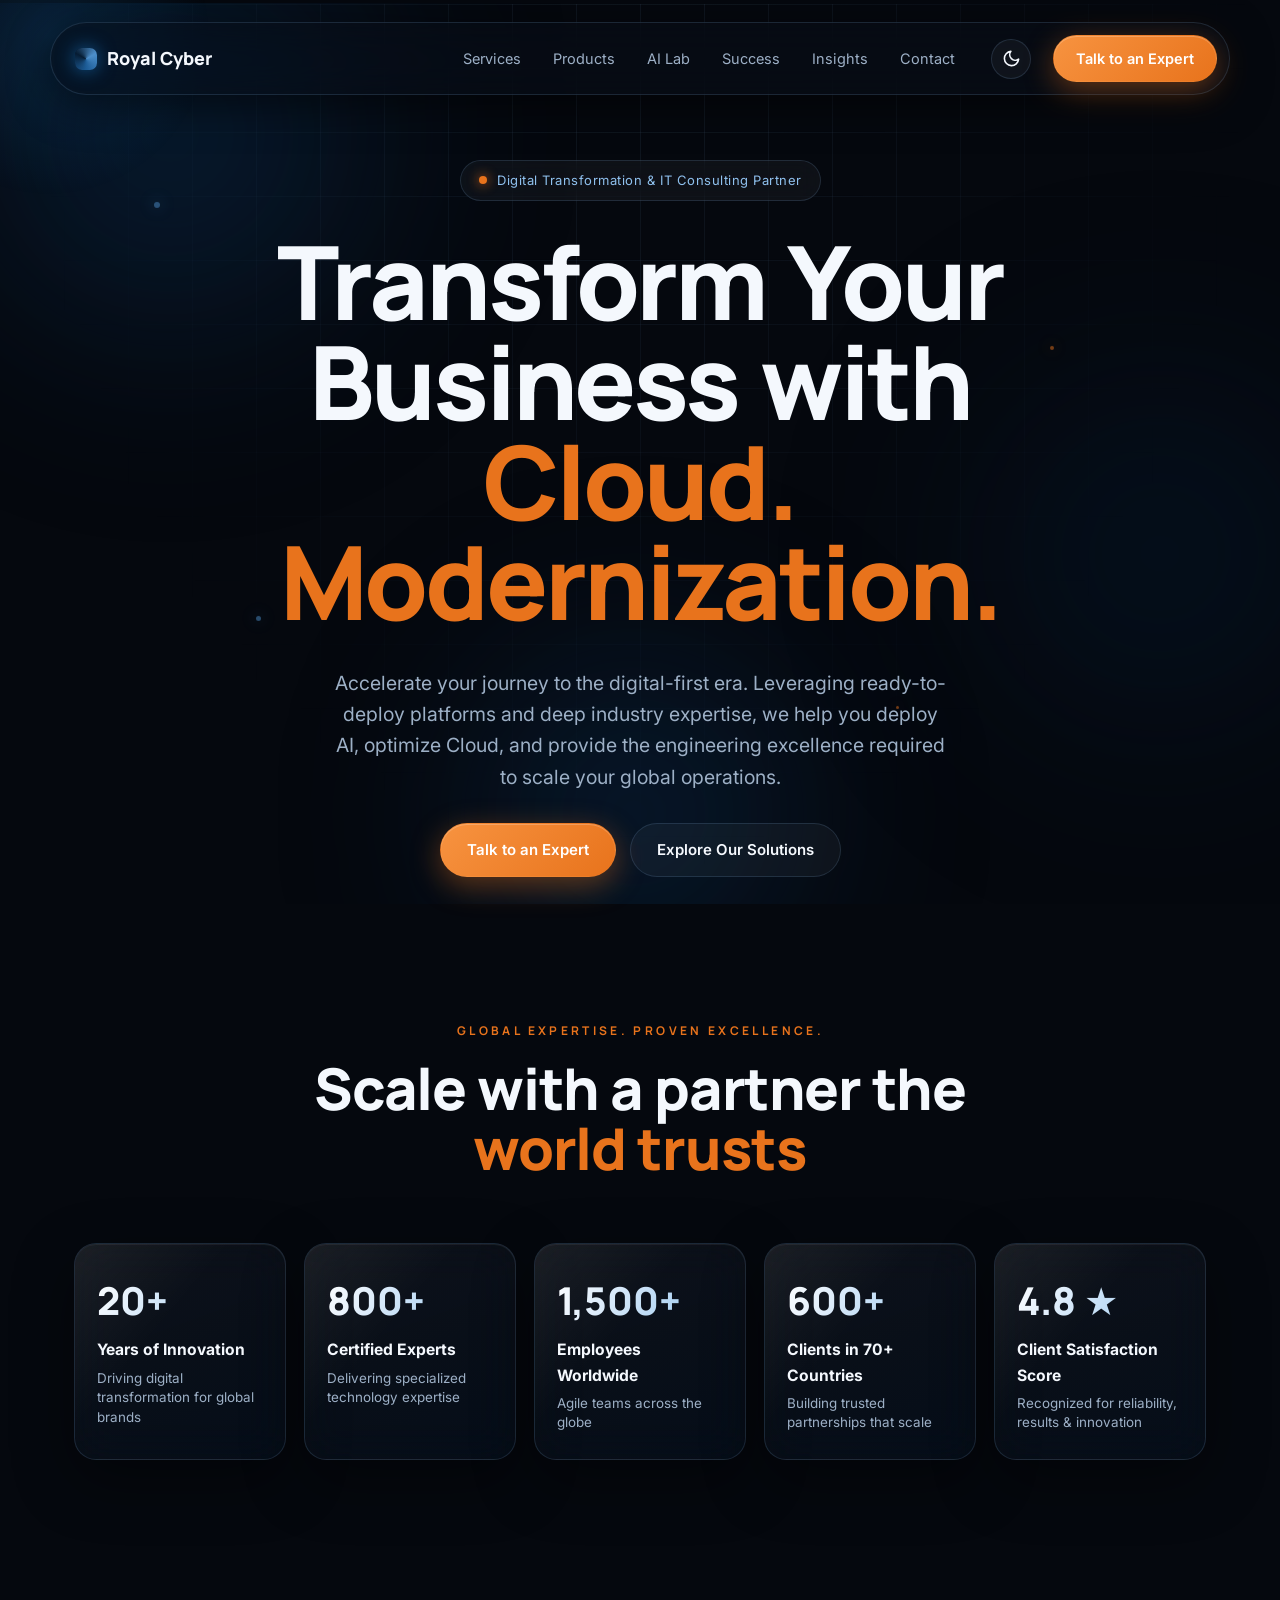
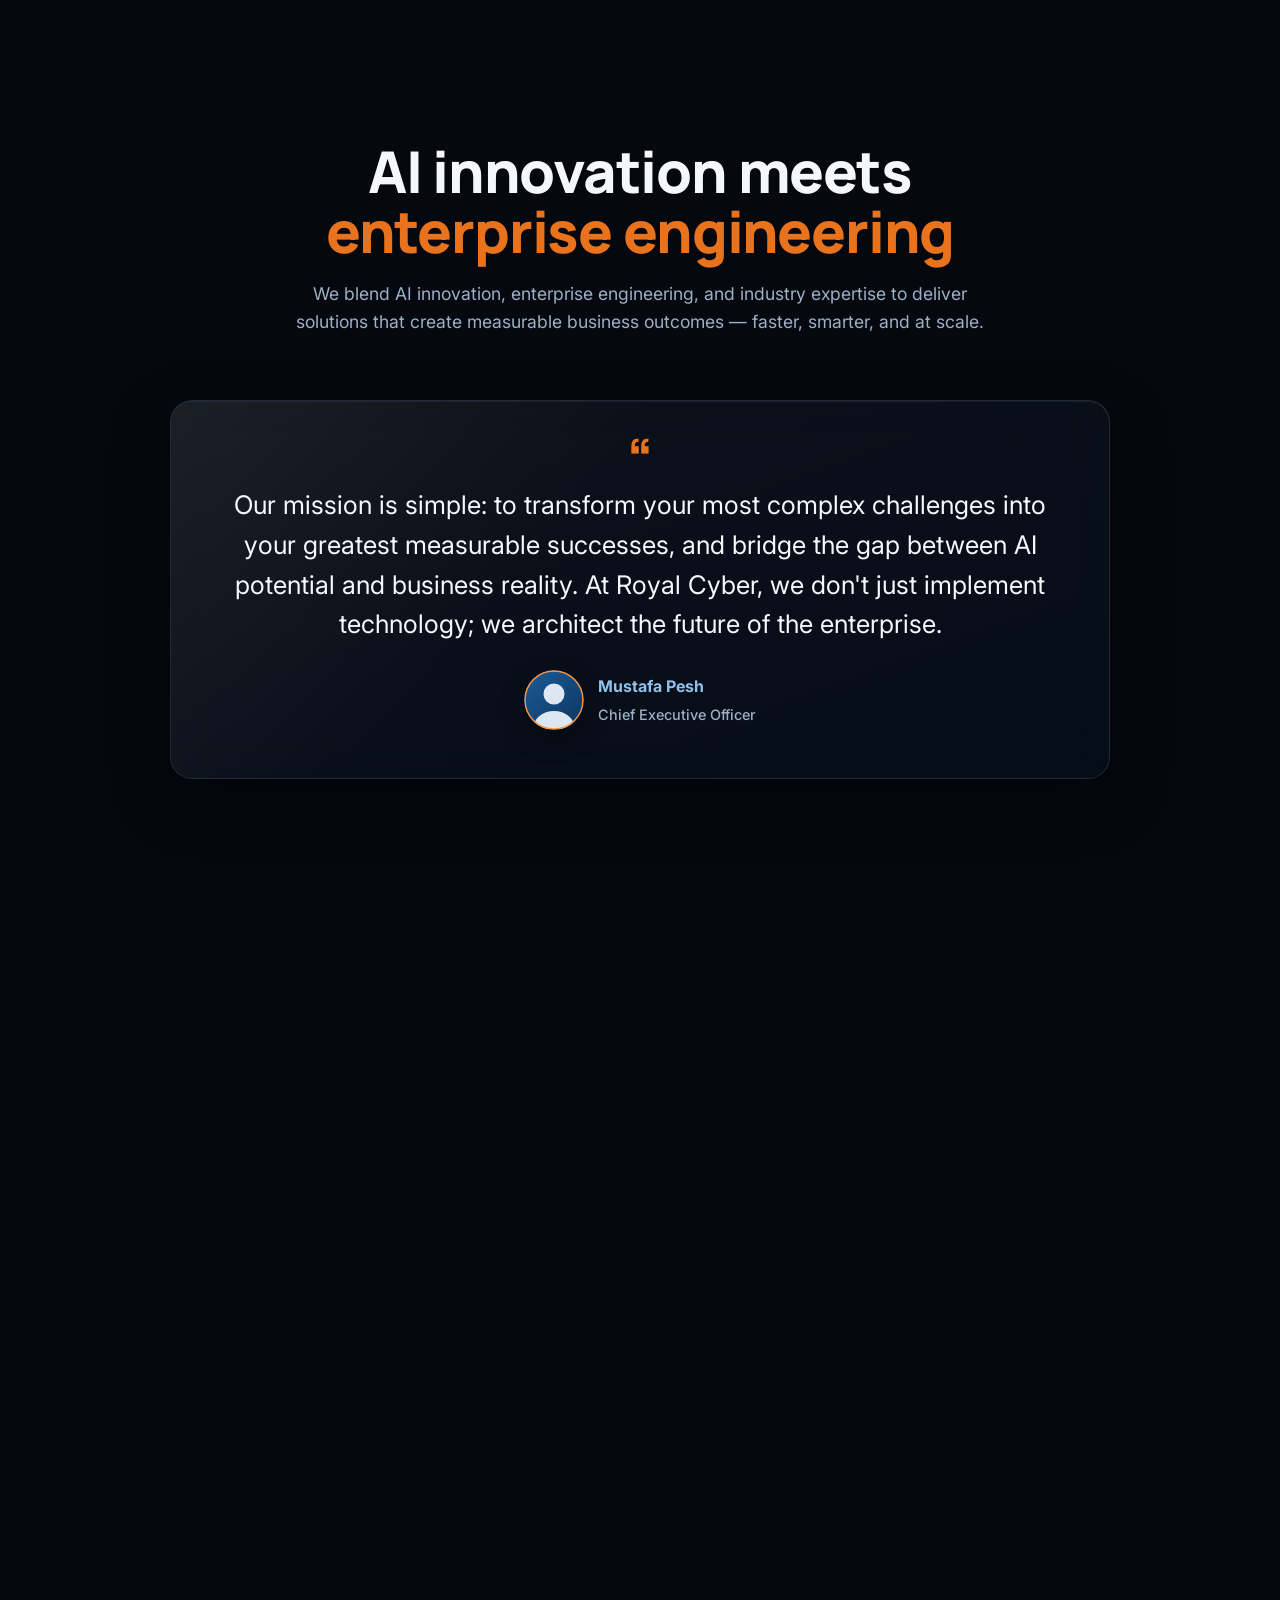
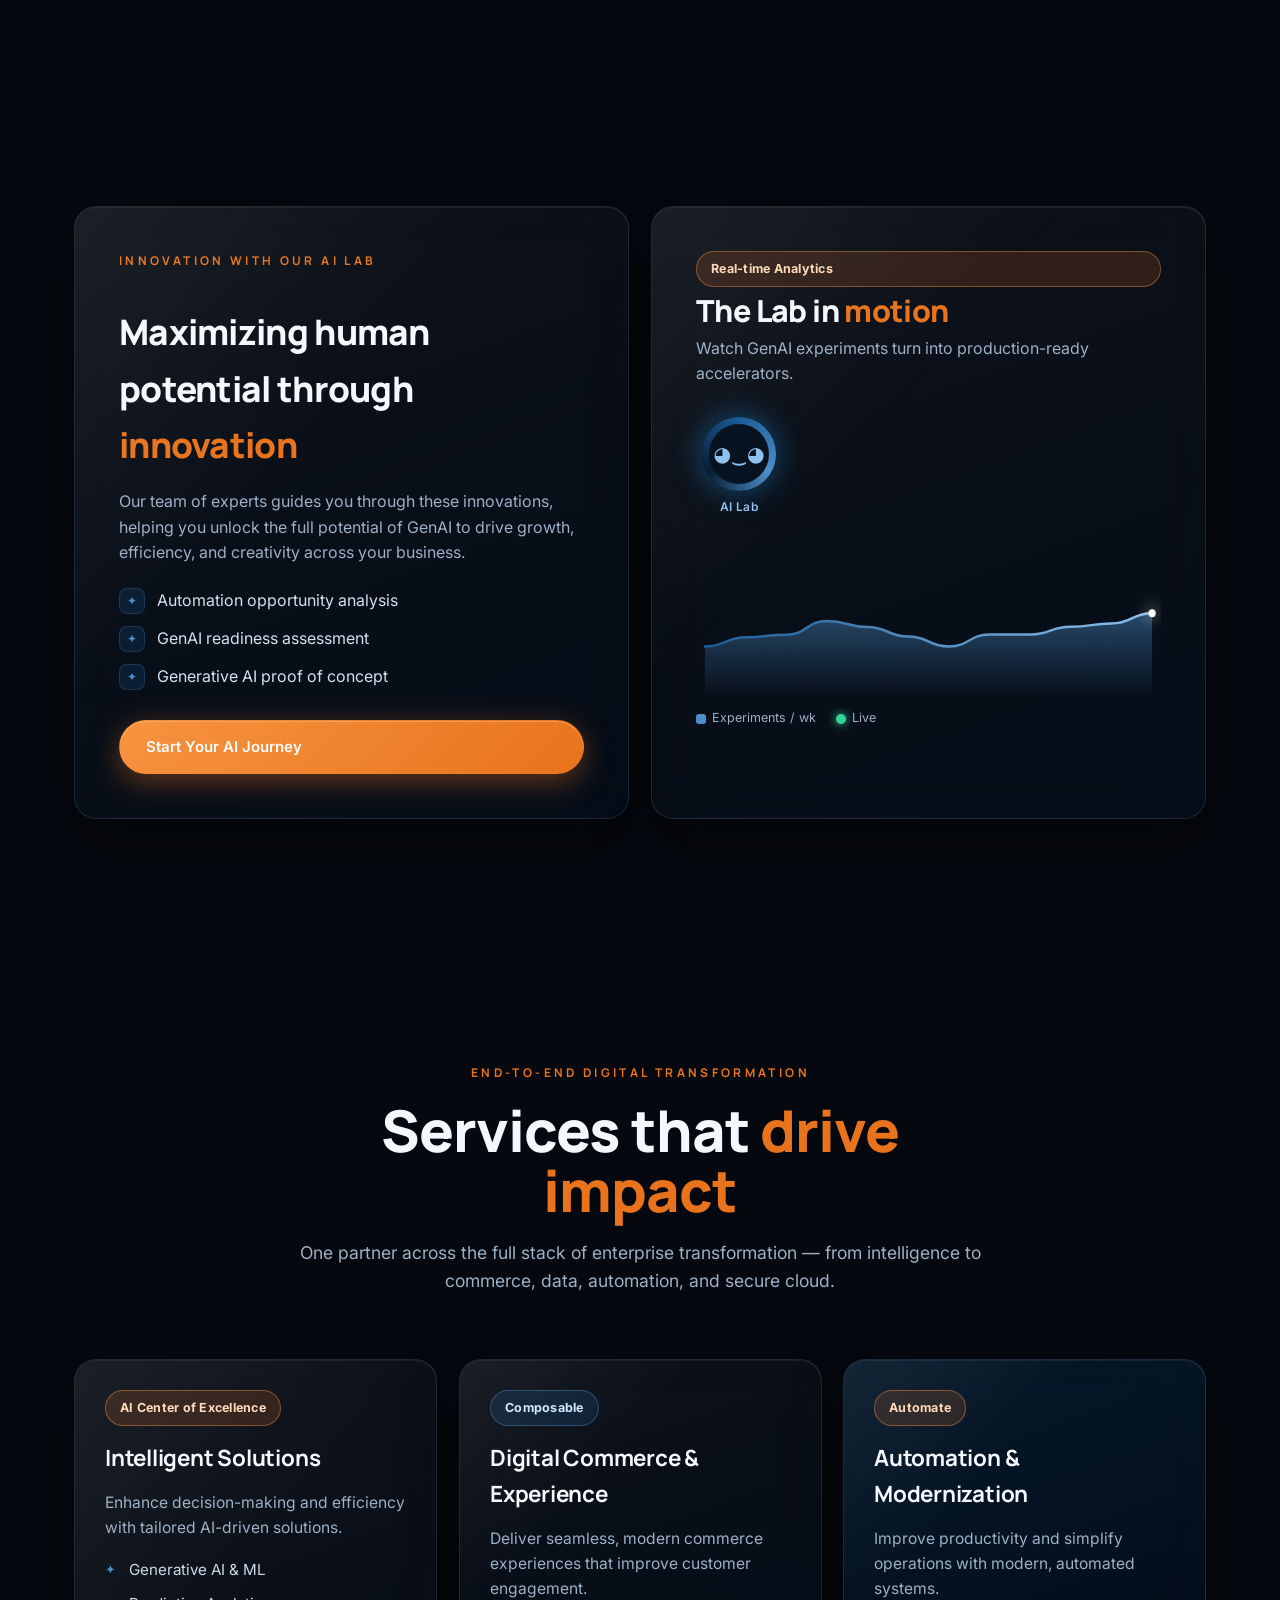
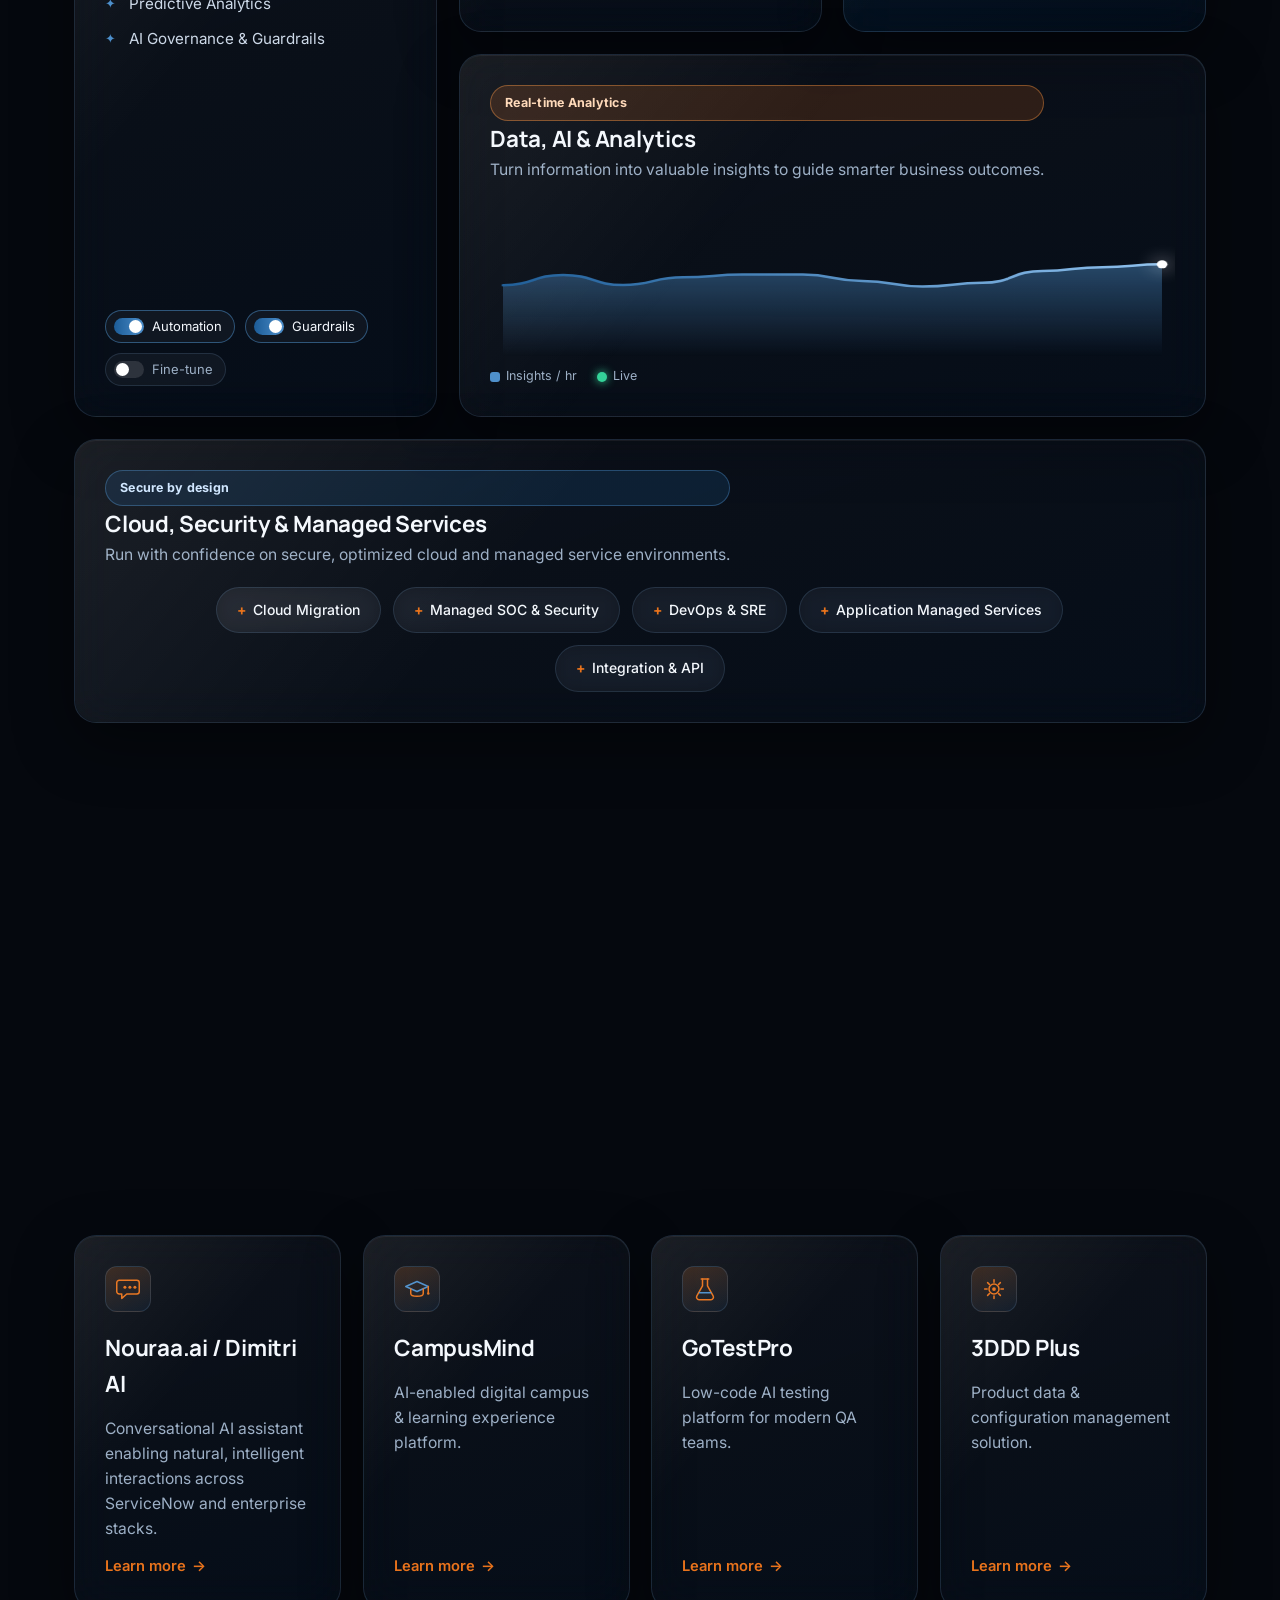
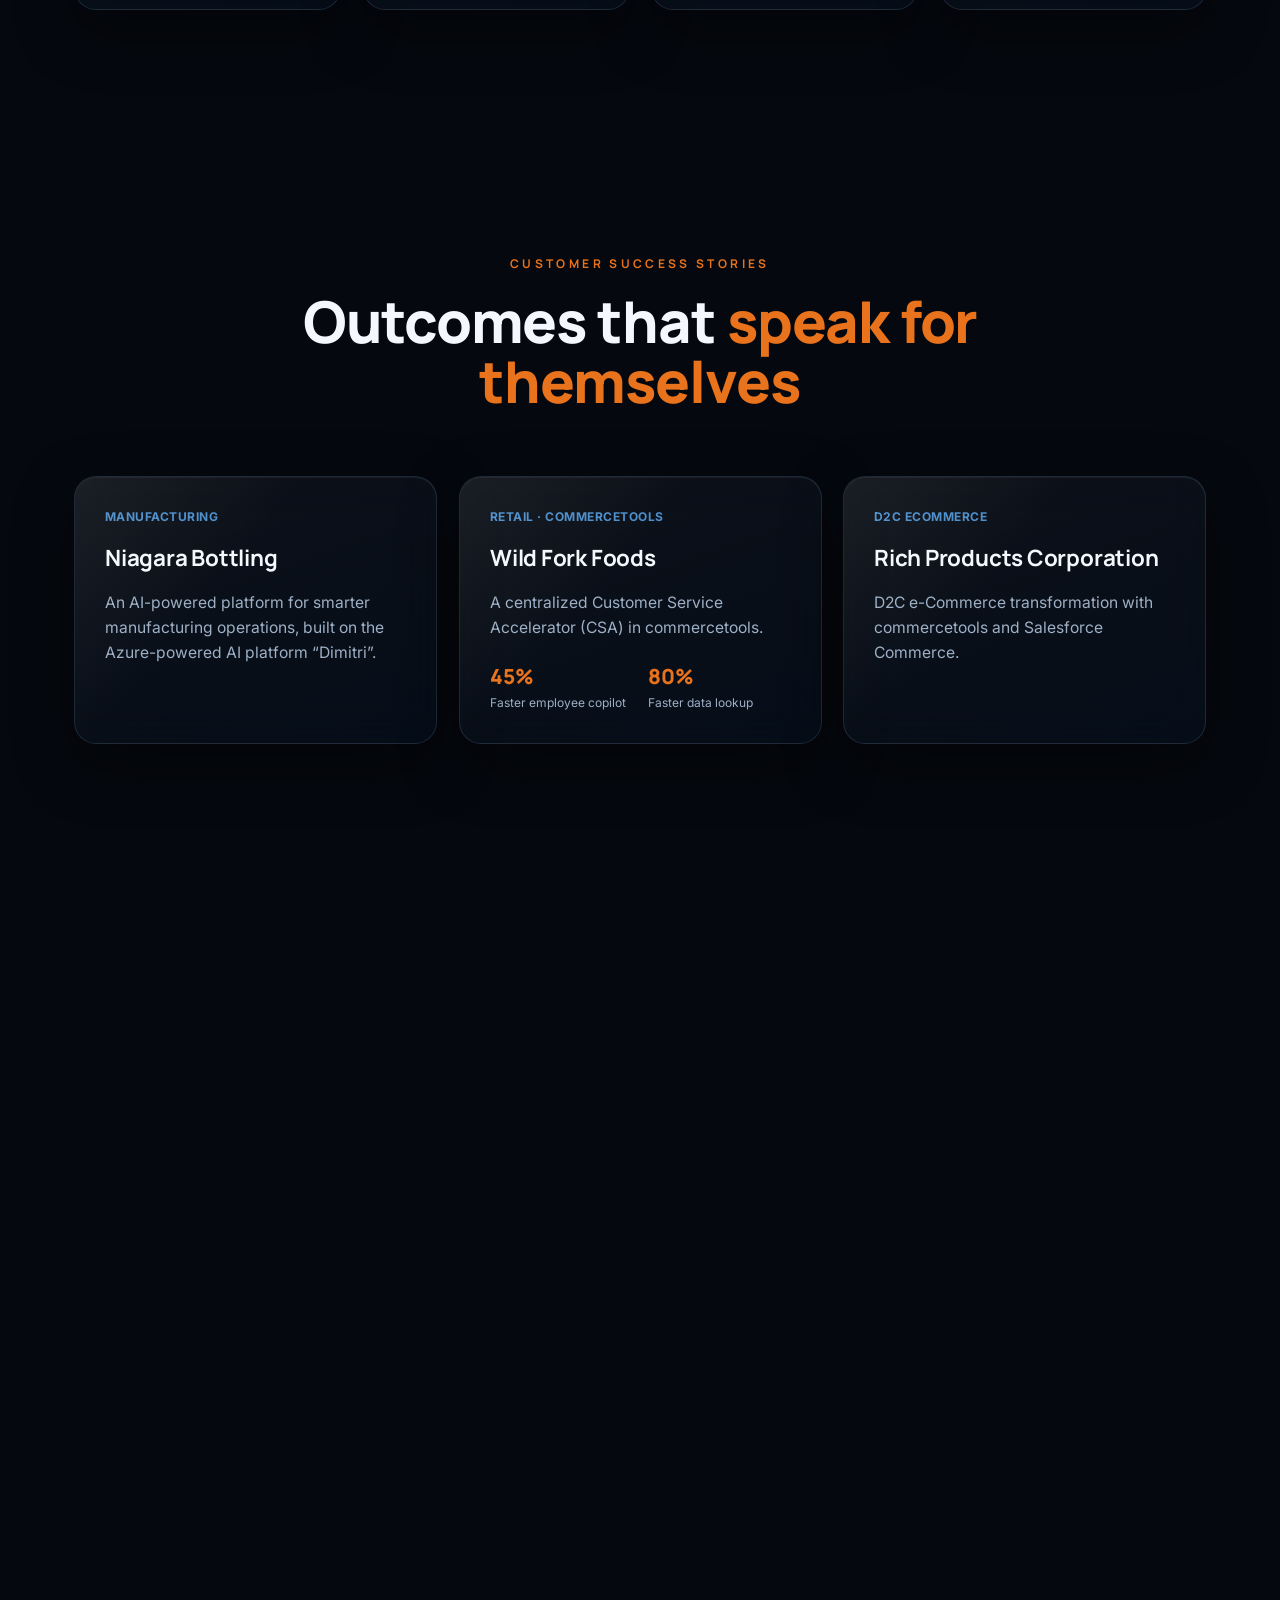
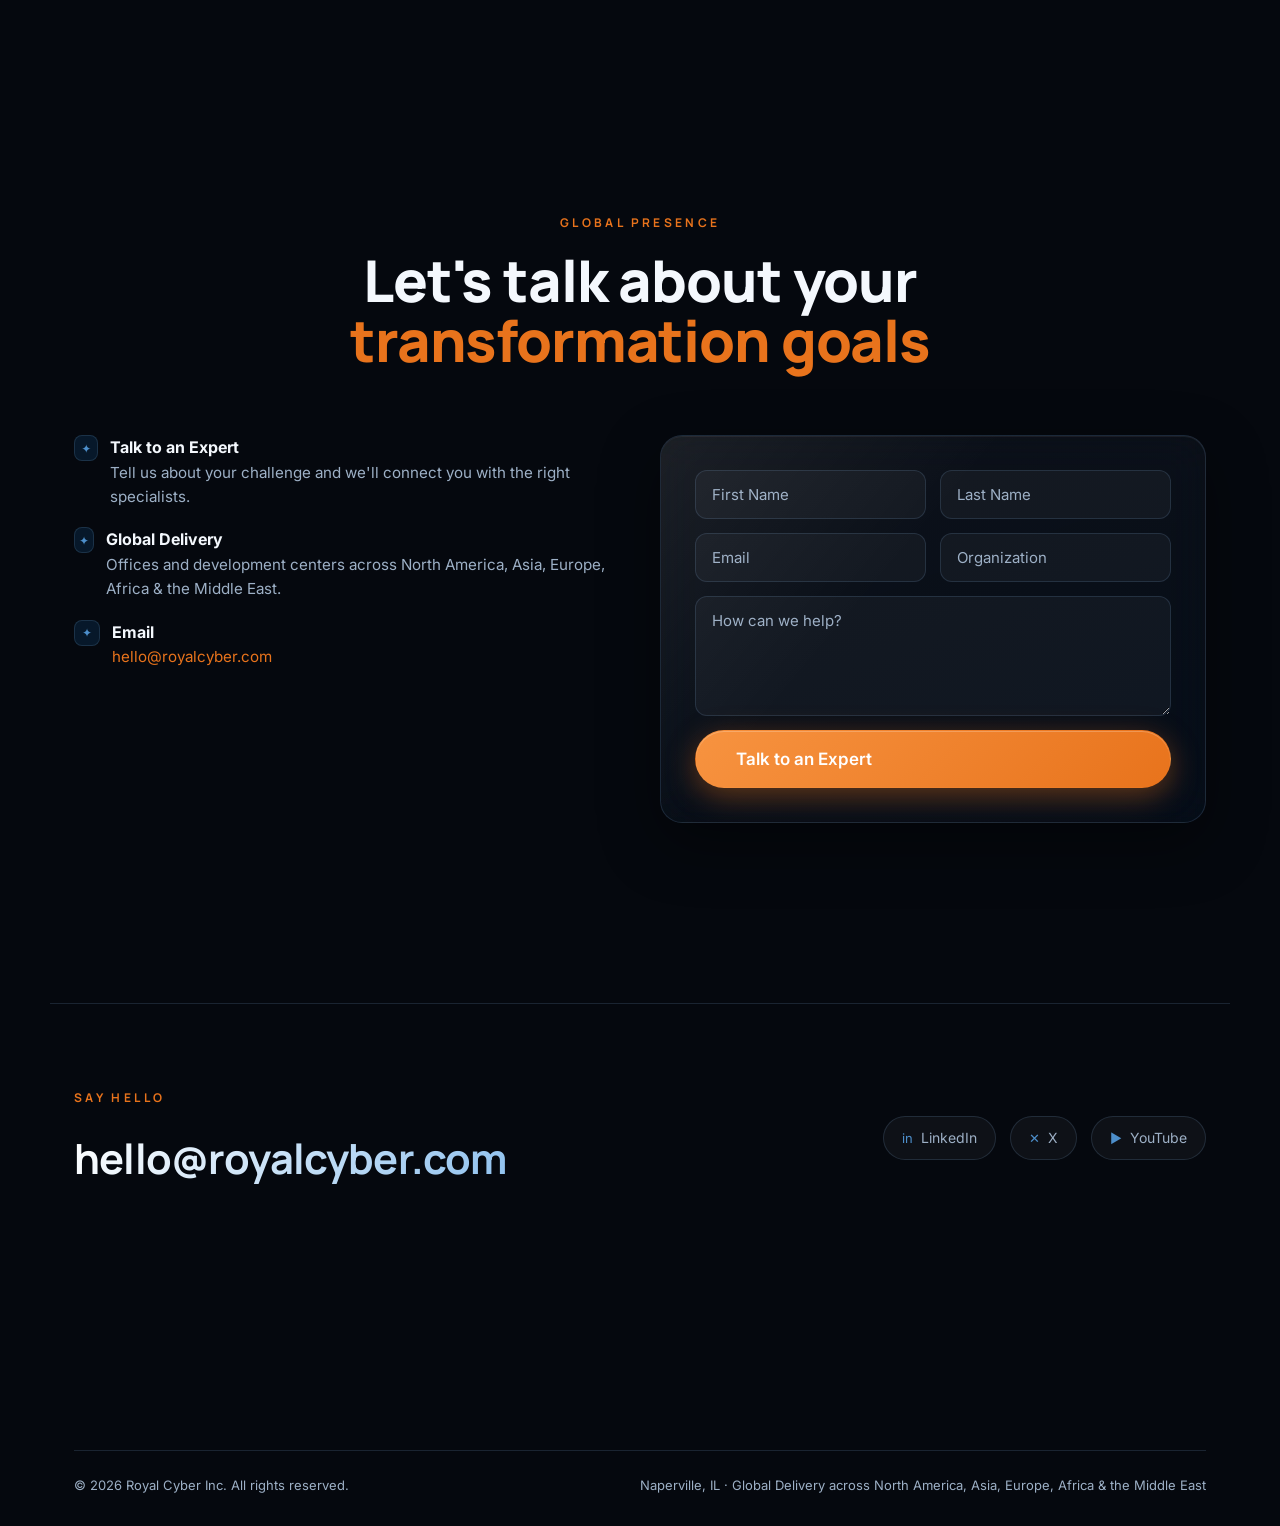
==== commit f6cc662f: "Fix loader glitch, lock hero title to 4 lines, add quote avatar - Loader: remove the scale(20) "morp" ====
--- a/index.html
+++ b/index.html
@@ -140,7 +140,12 @@
           measurable successes, and bridge the gap between AI potential and business reality.
           At Royal Cyber, we don't just implement technology; we architect the future of the enterprise.
         </p>
-        <p class="quote__author">Mustafa Pesh<span>Chief Executive Officer</span></p>
+        <div class="quote__by">
+          <span class="quote__avatar" aria-hidden="true">
+            <img src="assets/mustafa-pesh.svg" alt="" width="60" height="60" onerror="this.replaceWith(Object.assign(document.createElement('span'),{className:'quote__avatar-fallback',textContent:'MP'}))" />
+          </span>
+          <span class="quote__author">Mustafa Pesh<span>Chief Executive Officer</span></span>
+        </div>
       </div>
     </section>
 
--- a/assets/styles.css
+++ b/assets/styles.css
@@ -56,14 +56,10 @@
   background: radial-gradient(circle at 50% 45%, #04101d 0%, var(--bg) 70%);
   transition: opacity .8s var(--ease), visibility .8s;
 }
+/* graceful exit — no clipping glitch */
 .intro.is-done { opacity: 0; visibility: hidden; pointer-events: none; }
-/* liquid mesh morph finale */
-.intro.is-morph .intro__nodes { opacity: 0; transition: opacity .5s ease; }
-.intro.is-morph .intro__word { opacity: 0; transition: opacity .4s ease; }
-.intro.is-morph .intro__core {
-  animation: none; transform: scale(20); opacity: .9;
-  transition: transform .8s var(--ease), opacity .8s ease;
-}
+.intro.is-done .intro__geo { transform: scale(1.18); transition: transform .8s var(--ease); }
+.intro.is-done .intro__word { opacity: 0; transition: opacity .4s ease; }
 .intro__svg { width: 190px; height: 190px; filter: drop-shadow(0 0 40px rgba(23,131,214,.6)); }
 .intro__nodes { transform-origin: 100px 100px; animation: spin 14s linear infinite; }
 .intro__nodes circle, .intro__nodes polygon {
@@ -650,10 +646,14 @@
    ══════════════════════════════════════════════════════════ */
 
 /* rotating hero headline */
-.line--rotate { min-height: 1.05em; }
+/* reserve a stable 2-line area so the hero title is always 4 lines, never more */
+.line--rotate {
+  display: flex; justify-content: center; align-items: flex-start;
+  height: 2.02em; overflow: hidden;
+}
 .rotator { display: inline-block; color: var(--orange); font-weight: 800; will-change: transform, opacity;
   transition: transform .5s var(--ease), opacity .5s var(--ease), filter .5s var(--ease); }
-.rotator.is-out { opacity: 0; transform: translateY(-45%); filter: blur(6px); }
+.rotator.is-out { opacity: 0; transform: translateY(-32%); filter: blur(6px); }
 
 /* metrics */
 .metrics-grid { display: grid; grid-template-columns: repeat(5, 1fr); gap: 18px; }
@@ -674,6 +674,16 @@
 .quote__text { font-size: clamp(1.15rem, 2.3vw, 1.6rem); line-height: 1.55; }
 .quote__author { font-weight: 700; color: var(--lilac); }
 .quote__author span { display: block; color: var(--muted); font-weight: 500; font-size: .9rem; margin-top: 4px; }
+.quote__by { display: flex; align-items: center; justify-content: center; gap: 14px; margin-top: 6px; }
+.quote__by .quote__author { text-align: left; }
+.quote__avatar { width: 60px; height: 60px; border-radius: 50%; overflow: hidden; flex: 0 0 auto;
+  display: grid; place-items: center; box-shadow: 0 8px 24px rgba(0,0,0,.35); }
+.quote__avatar img { width: 100%; height: 100%; object-fit: cover; display: block; }
+.quote__avatar-fallback {
+  width: 60px; height: 60px; border-radius: 50%; display: grid; place-items: center;
+  font-family: var(--font-display); font-weight: 800; color: #fff; font-size: 1.2rem;
+  background: linear-gradient(135deg, var(--orange-lt), var(--orange));
+}
 
 /* events */
 .events { display: grid; gap: 14px; }
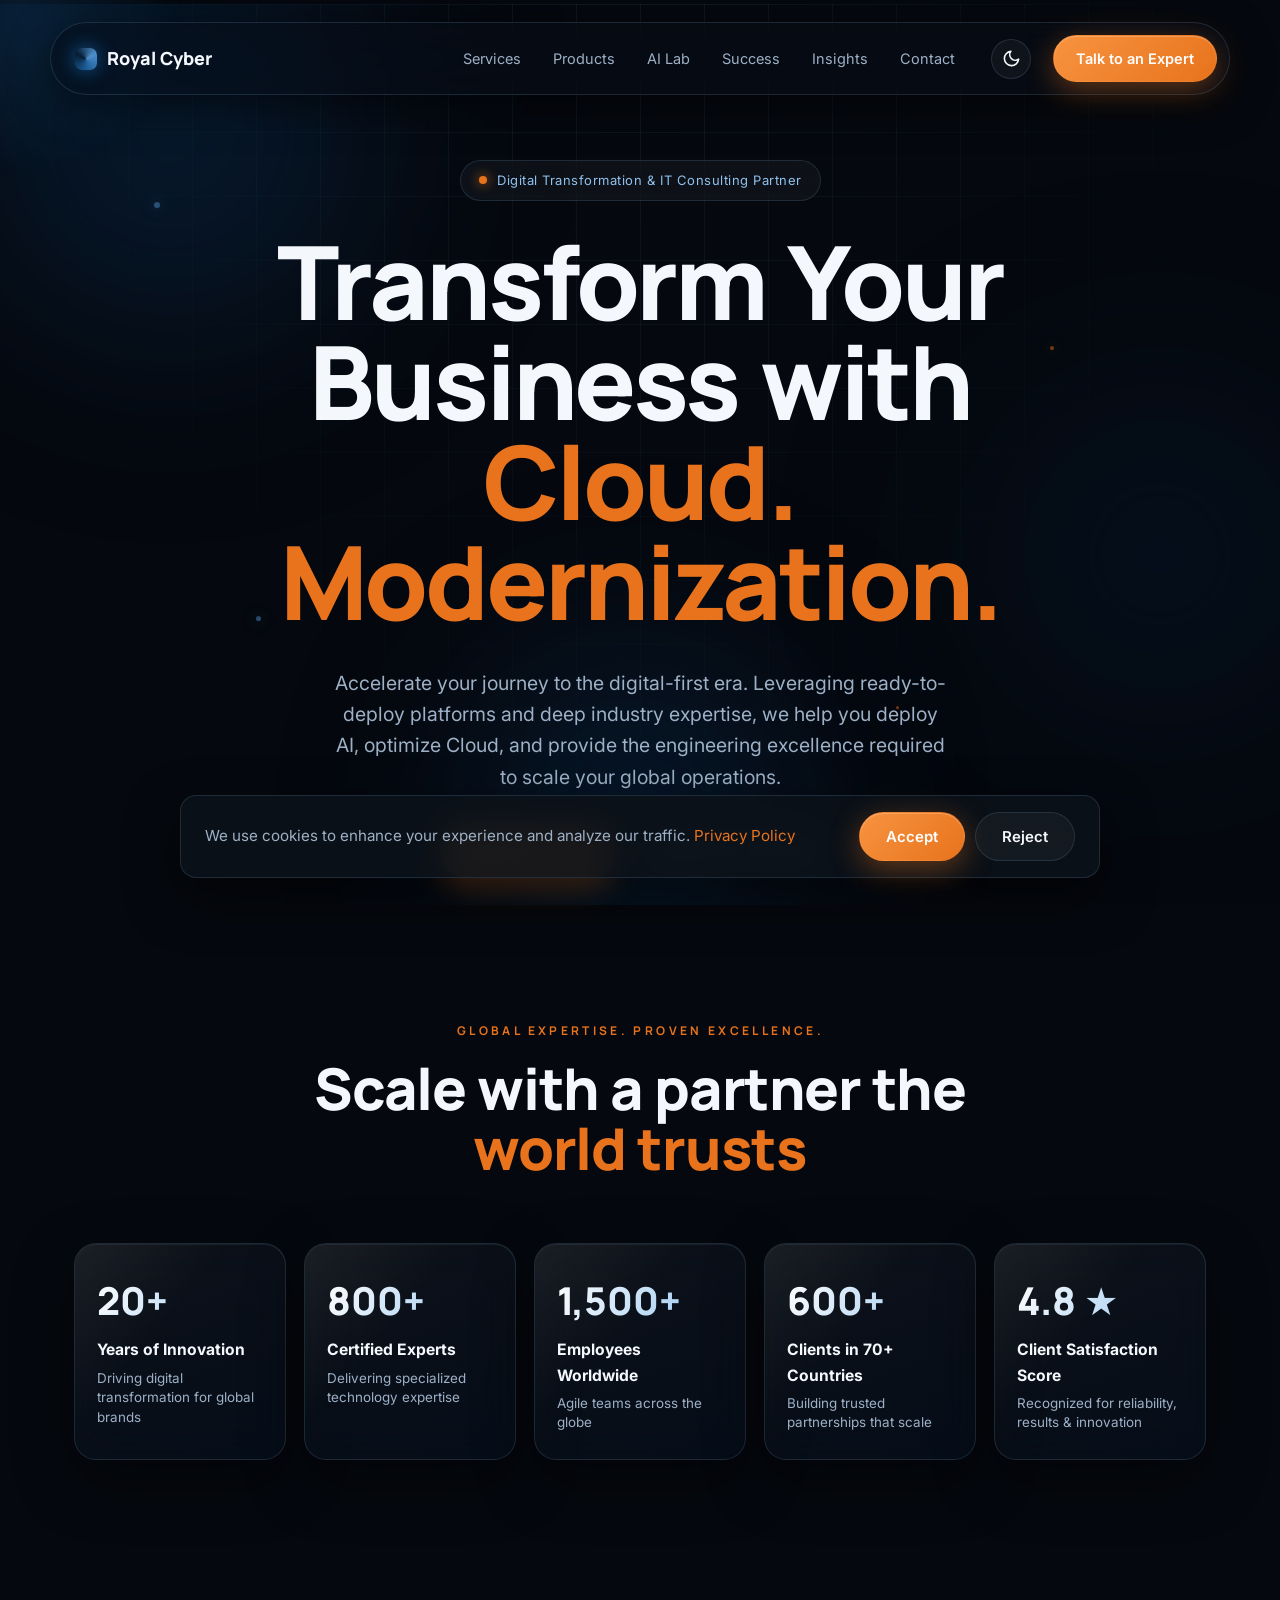
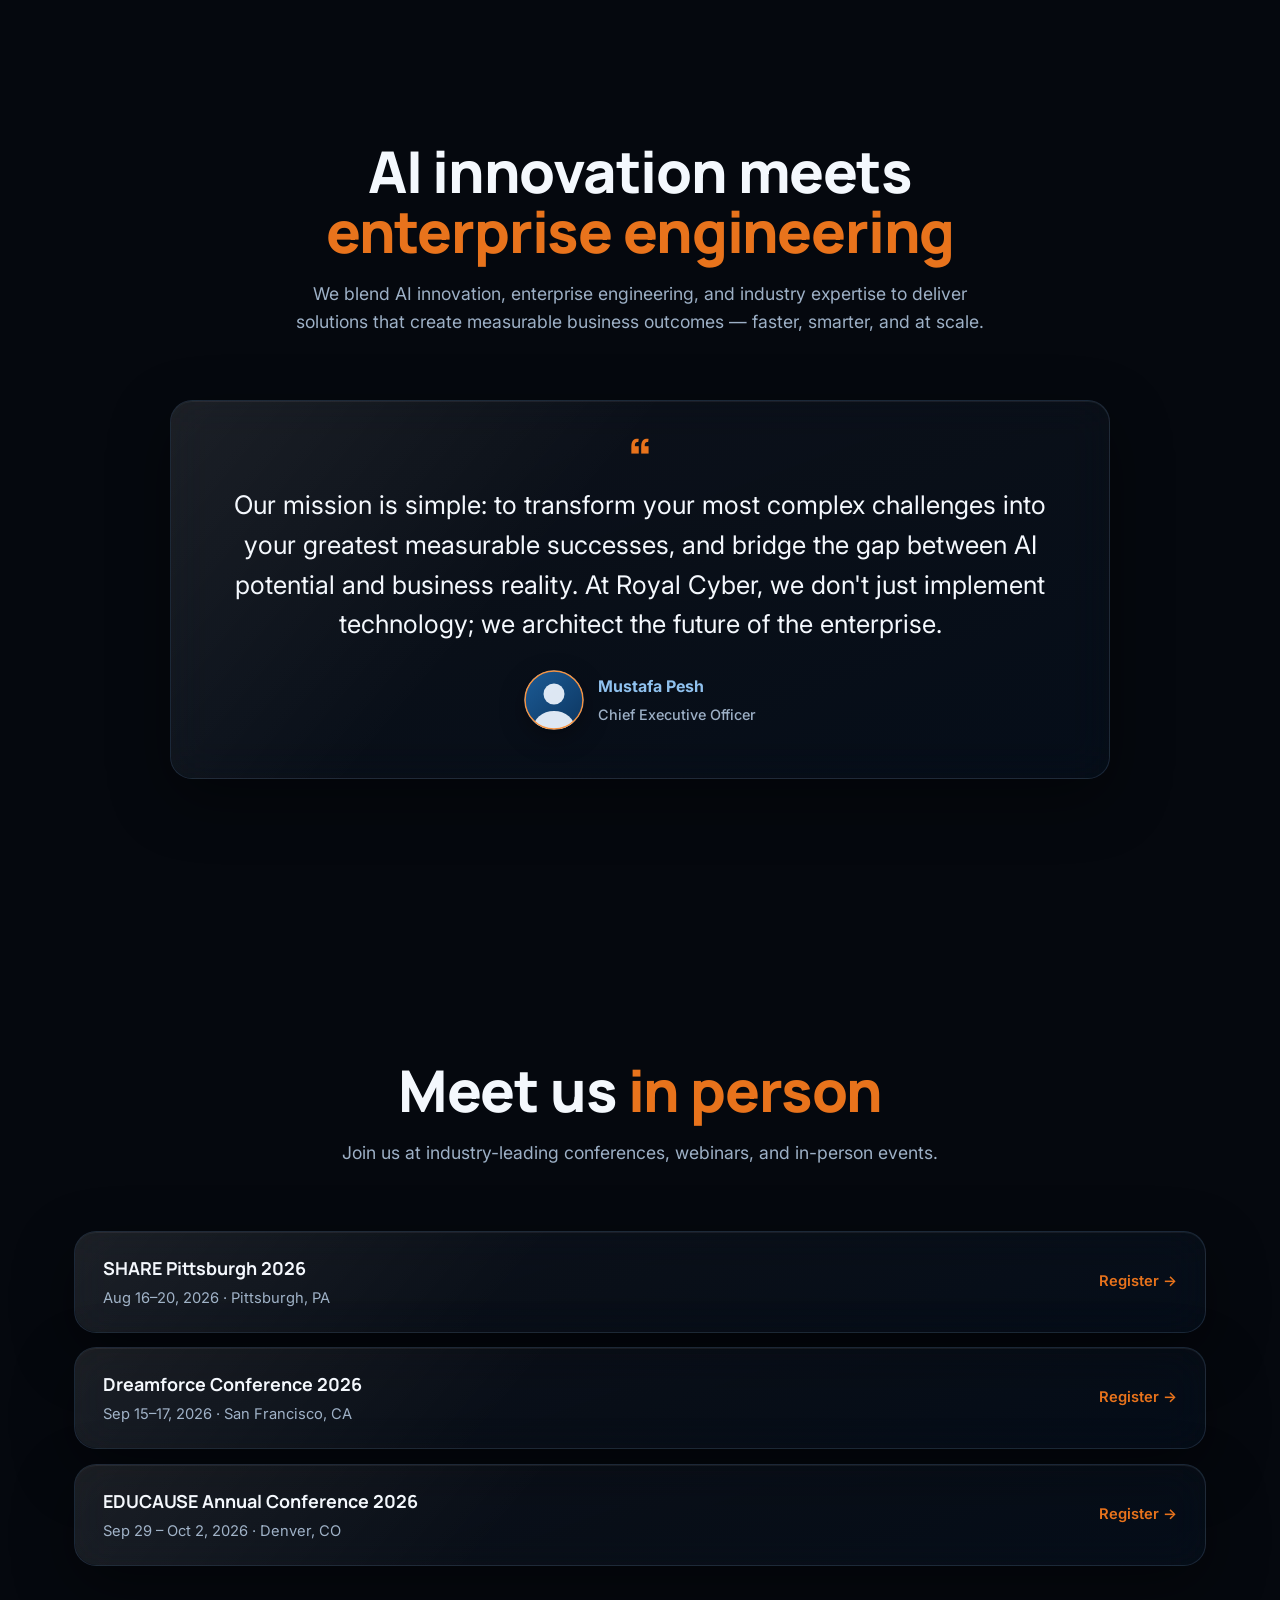
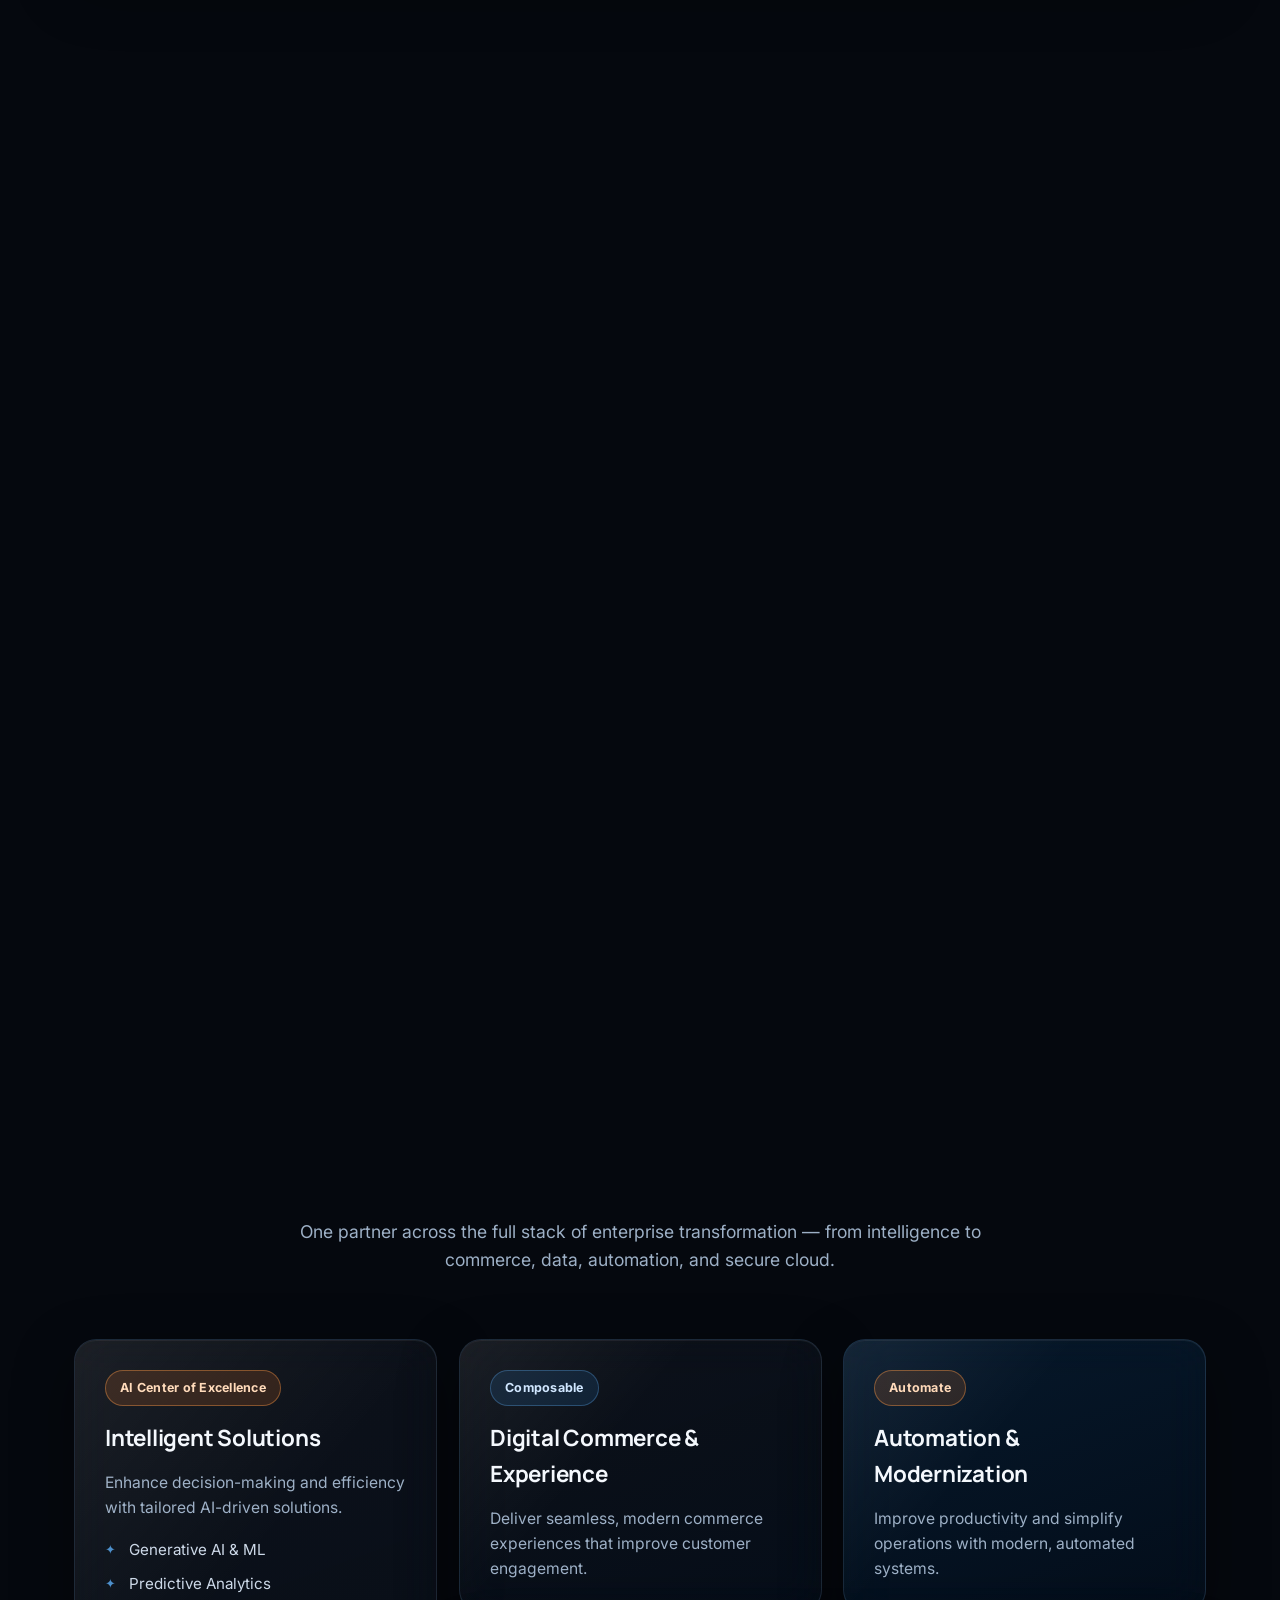
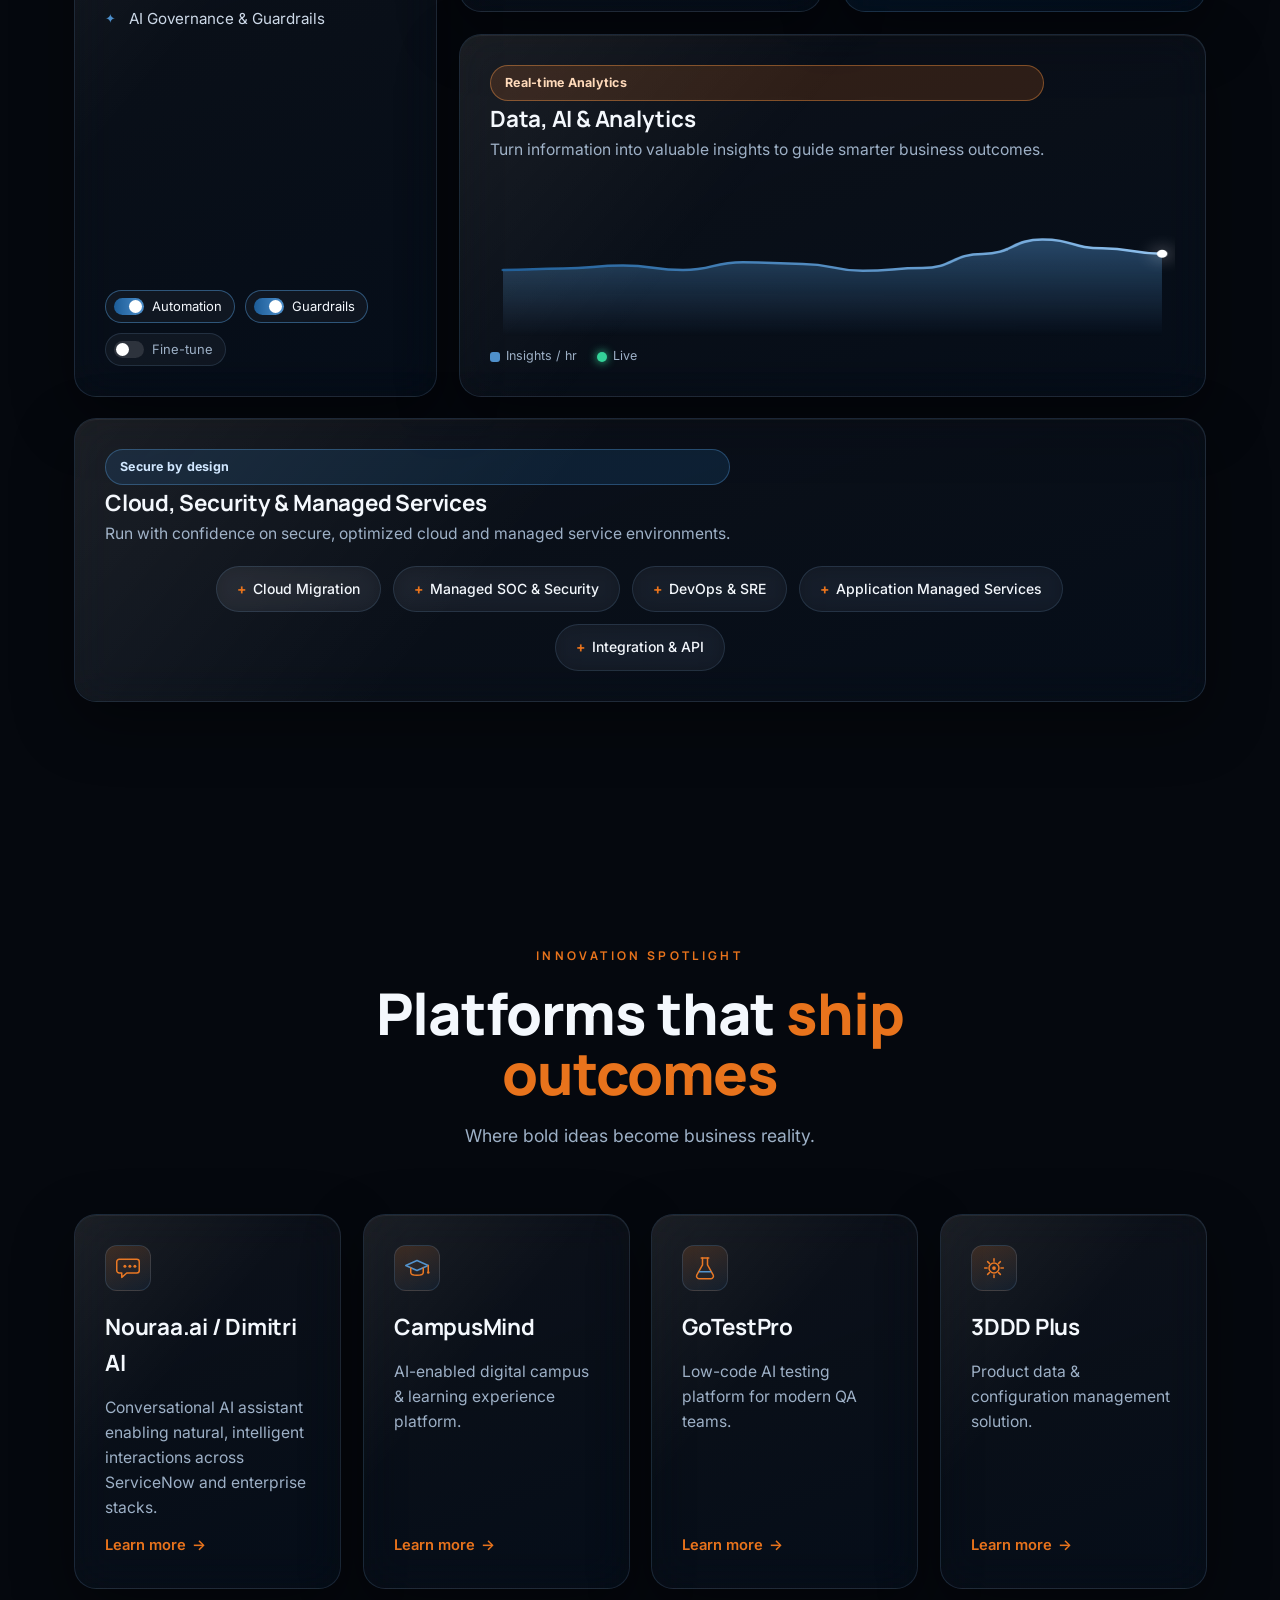
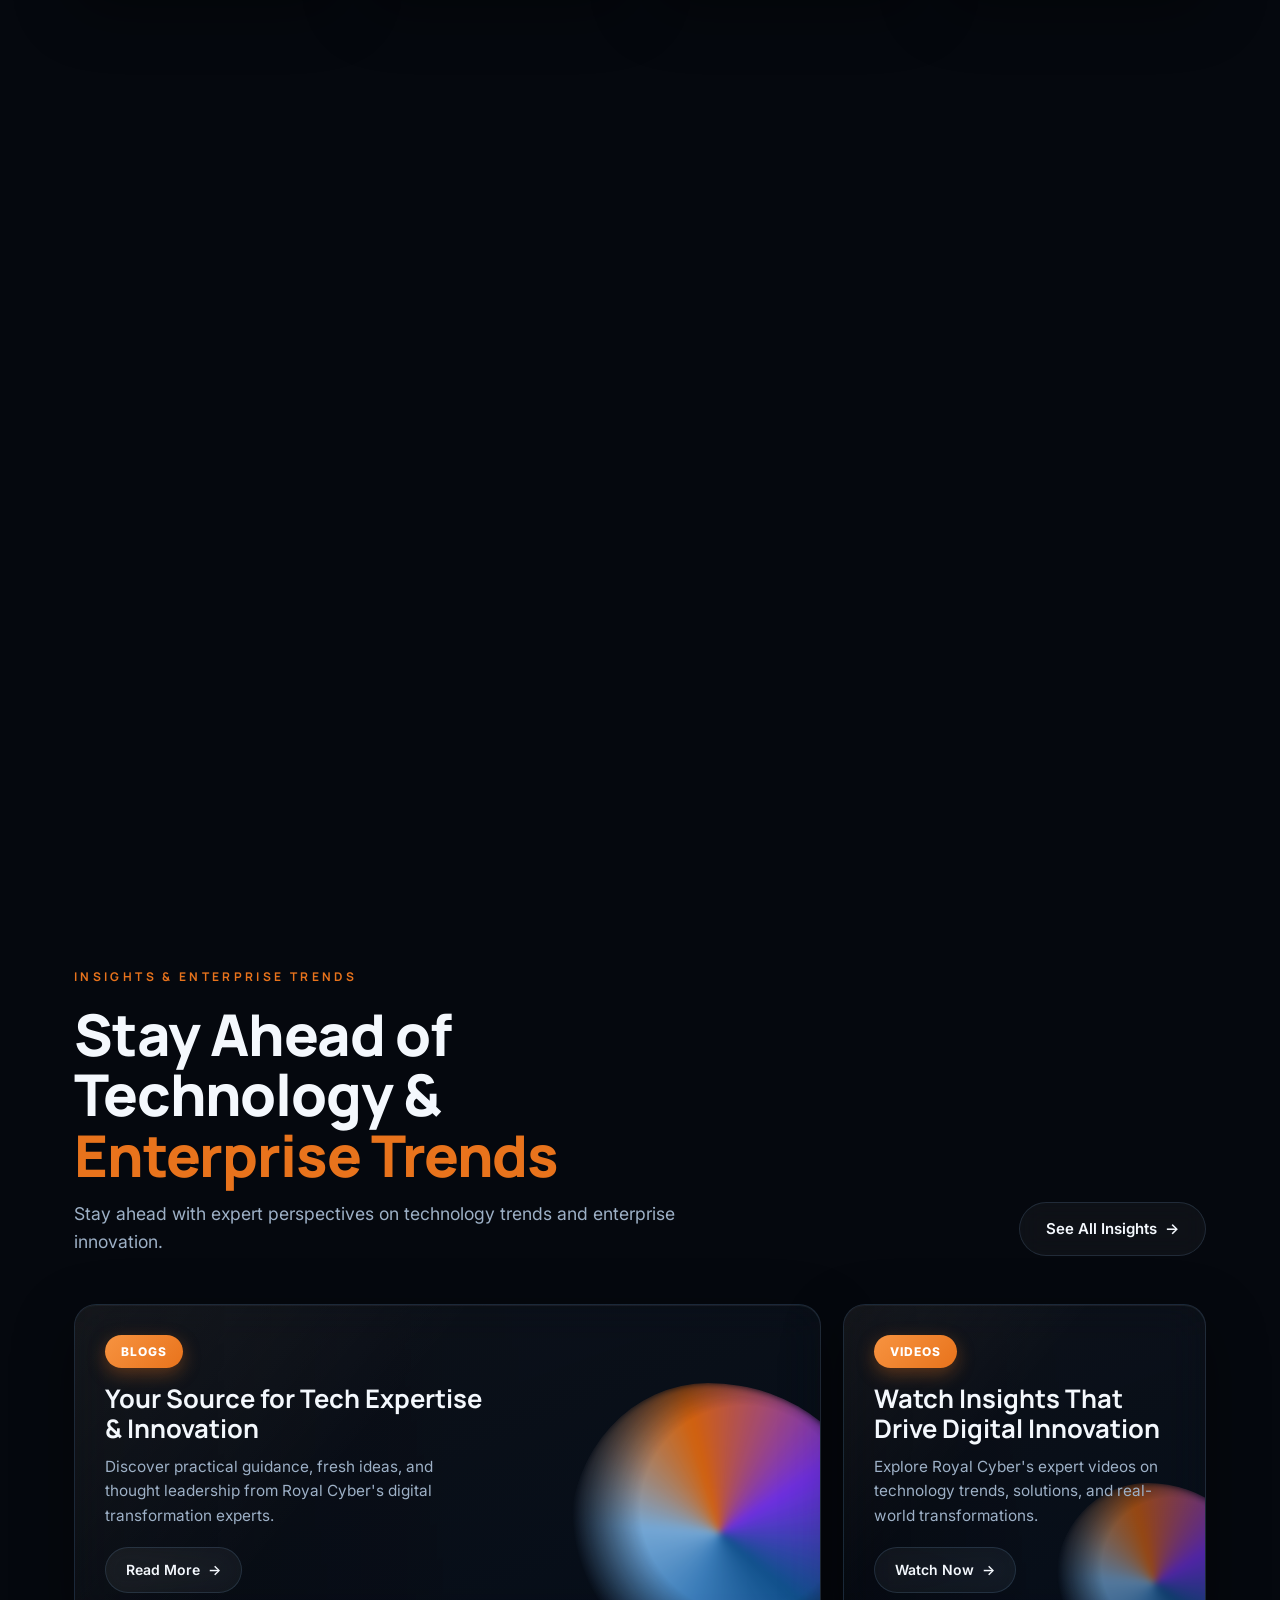
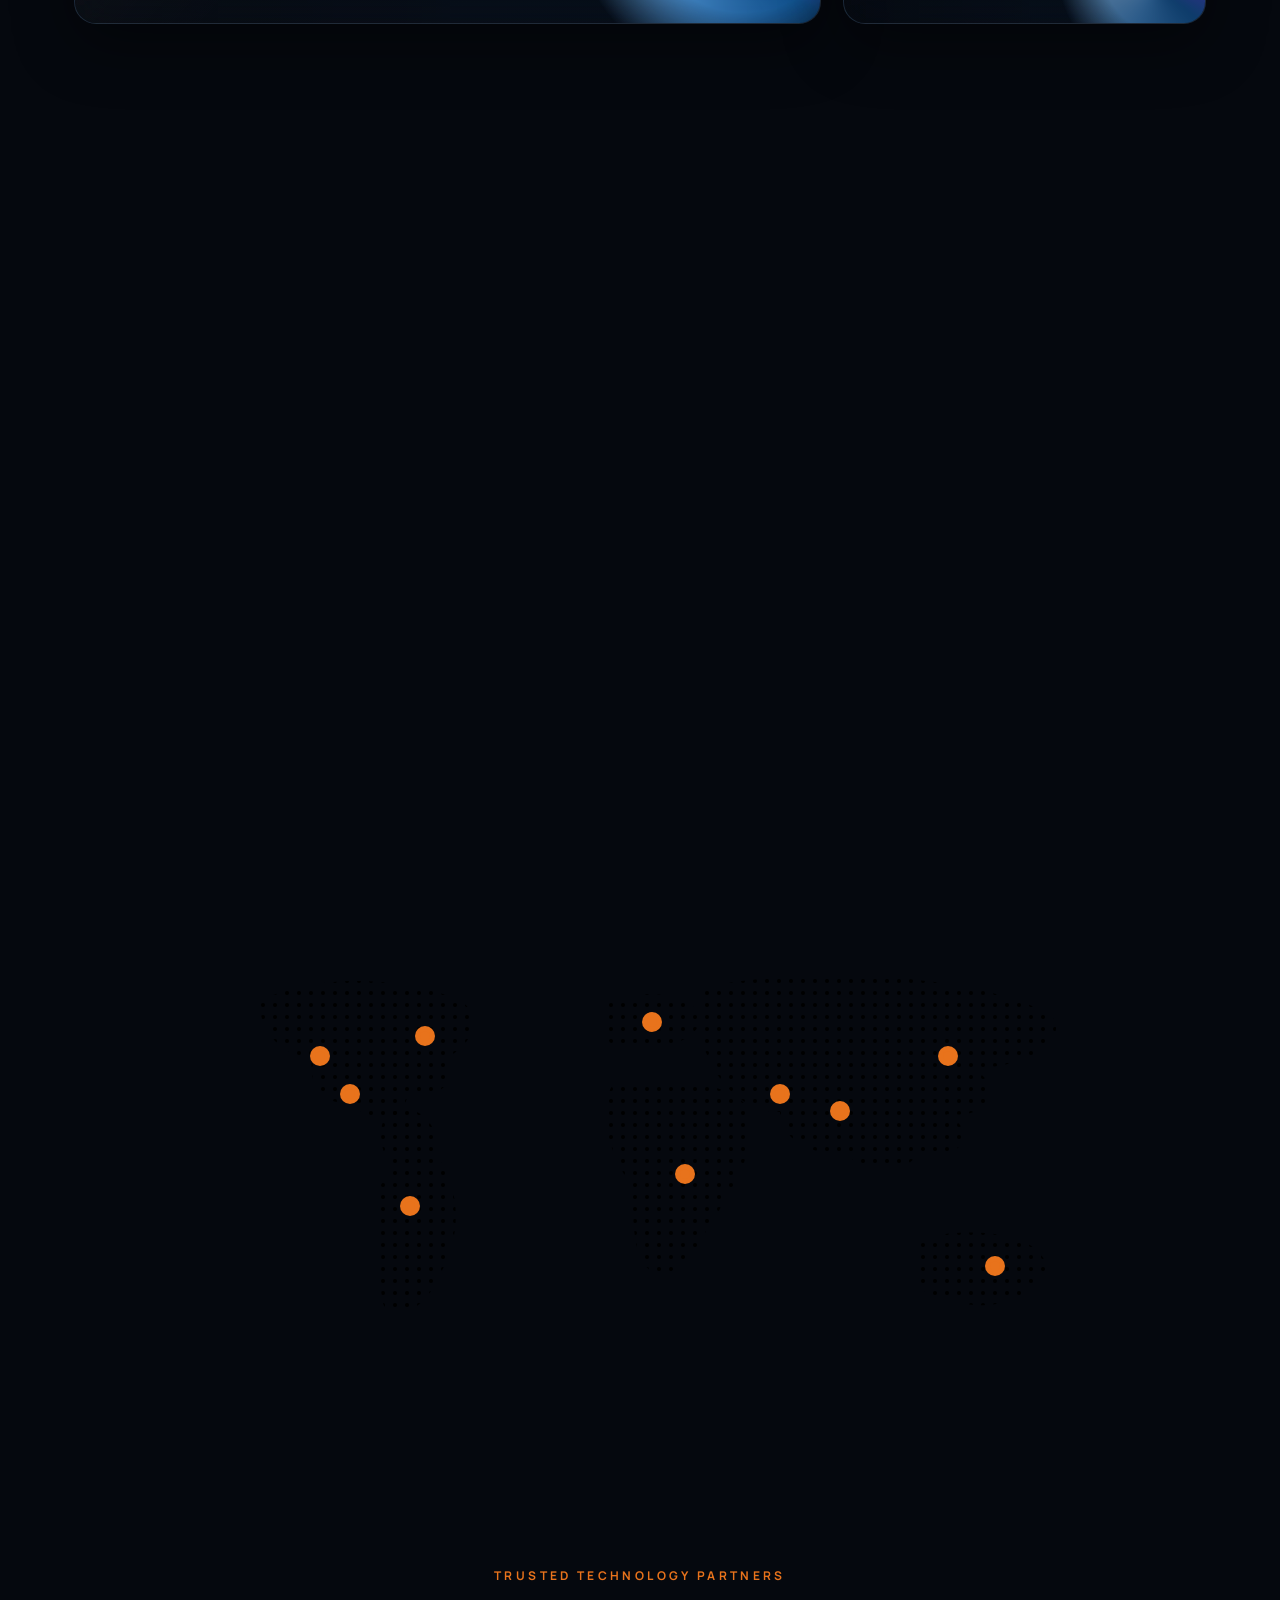
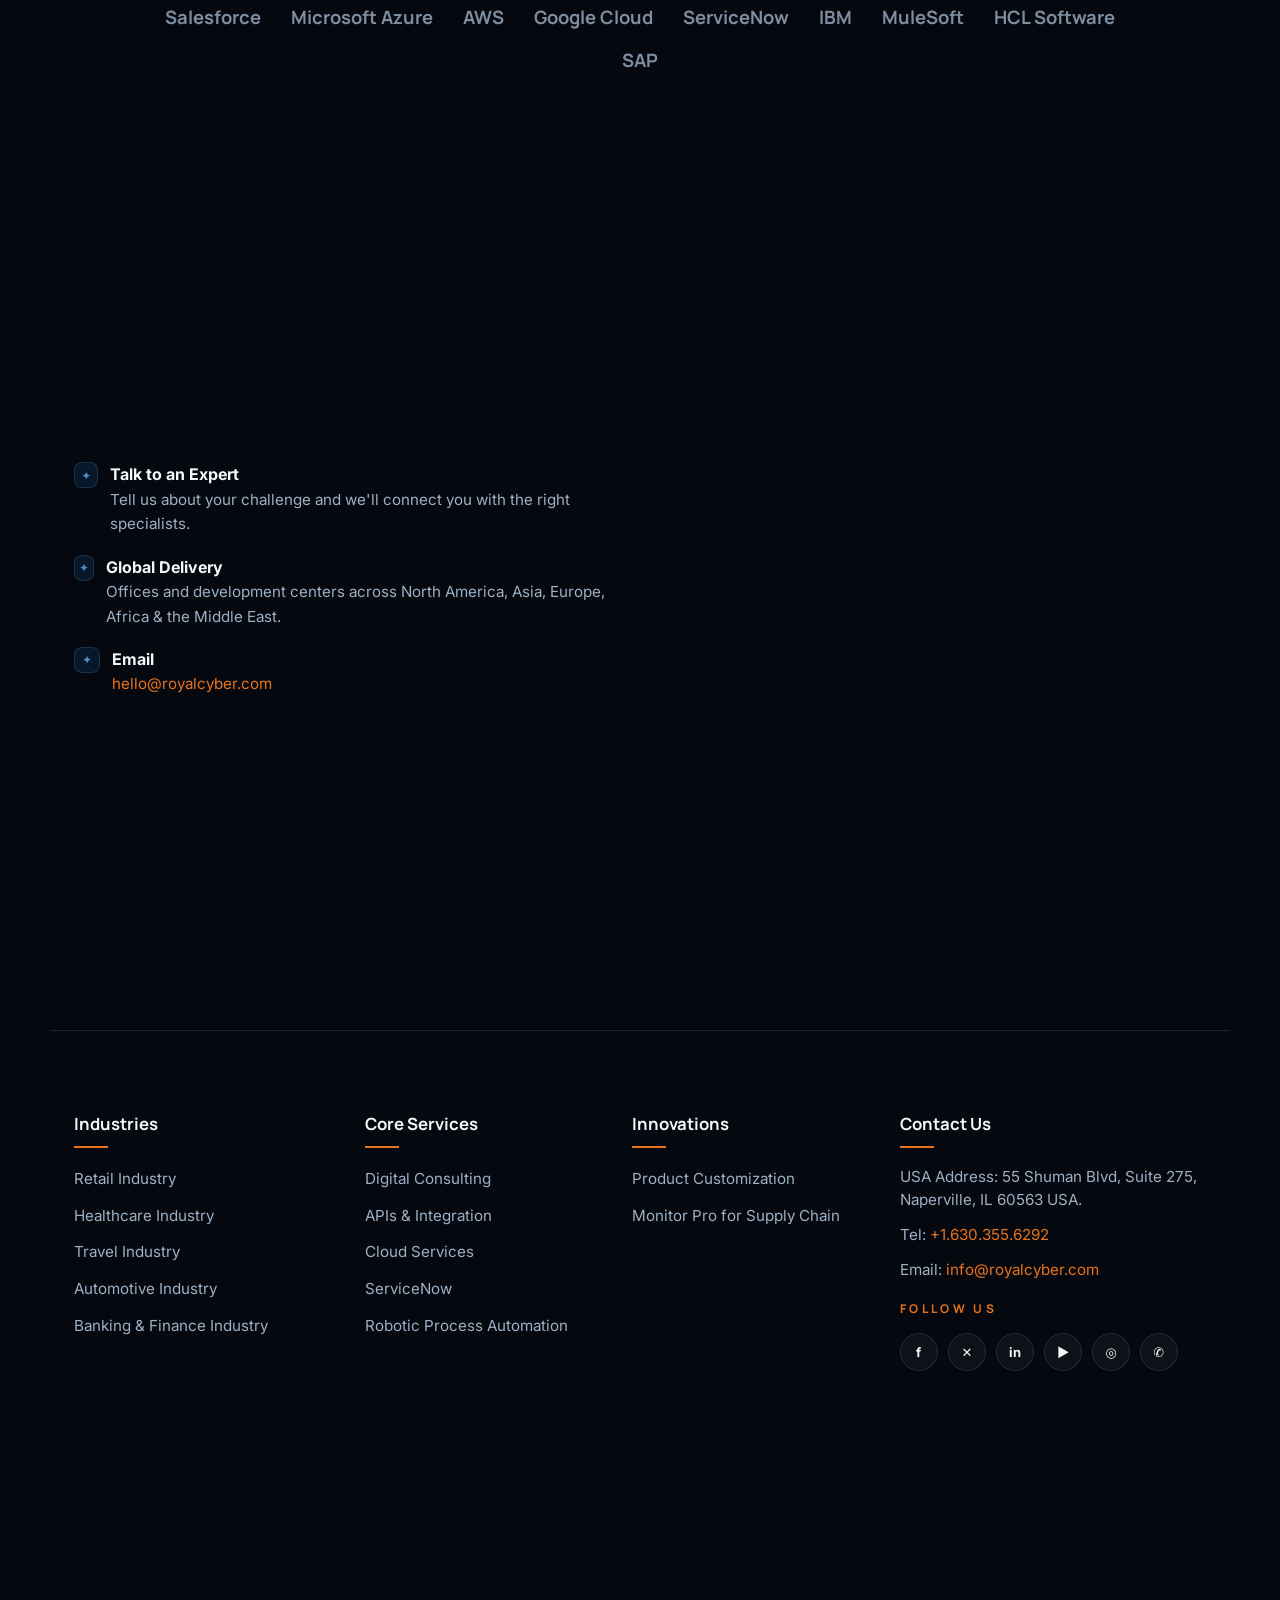
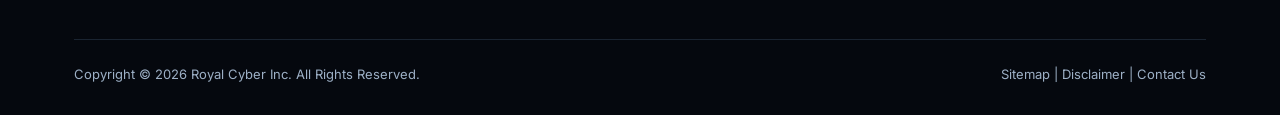
==== commit 9f491507: "Add insights bento, AI Lab redesign, global map, rich footer + cookie - Insights: rich category bent" ====
--- a/index.html
+++ b/index.html
@@ -173,54 +173,46 @@
     </section>
 
     <!-- ══════════════════  AI LAB  ══════════════════ -->
-    <section class="section split" id="ailab">
-      <div class="split__col glass tilt" data-reveal>
+    <section class="section ailab" id="ailab">
+      <div data-reveal>
         <span class="eyebrow">Innovation with our AI Lab</span>
-        <h3 class="split__title">Maximizing human potential through <em>innovation</em></h3>
-        <p class="split__text">
-          Our team of experts guides you through these innovations, helping you unlock the full
-          potential of GenAI to drive growth, efficiency, and creativity across your business.
+        <h2 class="section__title" style="text-align:left;font-size:clamp(1.9rem,3.6vw,2.7rem);line-height:1.1;">Maximizing Human Potential through Innovation with our <em>AI Lab</em></h2>
+        <p class="section__lead" style="margin:16px 0 0;">
+          Our team of experts is here to guide you through these innovations, helping you unlock the
+          full potential of GenAI to drive growth, efficiency, and creativity across your business.
         </p>
-        <ul class="feature-list">
-          <li><span class="feature-list__ic">✦</span>Automation opportunity analysis</li>
-          <li><span class="feature-list__ic">✦</span>GenAI readiness assessment</li>
-          <li><span class="feature-list__ic">✦</span>Generative AI proof of concept</li>
-        </ul>
+        <p class="ailab__sub">Jump Start Your Generative AI Adoption</p>
+        <div class="ailab-cards">
+          <div class="ailab-card">
+            <span class="ailab-card__ic">
+              <svg viewBox="0 0 24 24" aria-hidden="true"><circle cx="10" cy="10" r="6"/><line x1="14.5" y1="14.5" x2="20.5" y2="20.5"/><path class="spark" d="M10 6.2 l.8 2 2 .8 -2 .8 -.8 2 -.8 -2 -2 -.8 2 -.8 z"/></svg>
+            </span>
+            <span>Automation opportunity analysis</span>
+          </div>
+          <div class="ailab-card">
+            <span class="ailab-card__ic">
+              <svg viewBox="0 0 24 24" aria-hidden="true"><rect x="4" y="3" width="16" height="18" rx="2"/><path d="M7.5 8 l1.4 1.4 L11.5 6.8"/><line x1="13.5" y1="8" x2="17" y2="8"/><path d="M7.5 14 l1.4 1.4 L11.5 12.8"/><line x1="13.5" y1="14" x2="17" y2="14"/></svg>
+            </span>
+            <span>Gen AI readiness assessment</span>
+          </div>
+          <div class="ailab-card">
+            <span class="ailab-card__ic">
+              <svg viewBox="0 0 24 24" aria-hidden="true"><g class="cog"><circle cx="12" cy="12" r="3.2"/><path d="M12 2.6 v2.2 M12 19.2 v2.2 M2.6 12 h2.2 M19.2 12 h2.2 M5.4 5.4 l1.5 1.5 M17.1 17.1 l1.5 1.5 M18.6 5.4 l-1.5 1.5 M6.9 17.1 l-1.5 1.5"/></g></svg>
+            </span>
+            <span>Generative AI proof of concept</span>
+          </div>
+        </div>
         <a href="#contact" class="btn btn--primary">Start Your AI Journey</a>
       </div>
-      <div class="split__col glass tilt" data-reveal>
-        <div class="card__row">
-          <div>
-            <div class="card__badge">Real-time Analytics</div>
-            <h3 class="split__title" style="font-size:clamp(1.4rem,2.6vw,1.9rem);">The Lab in <em>motion</em></h3>
-            <p class="split__text">Watch GenAI experiments turn into production-ready accelerators.</p>
-          </div>
-          <div class="avatar" aria-hidden="true">
-            <span class="avatar__ring"></span>
-            <span class="avatar__face">◕‿◕</span>
-            <span class="avatar__name">AI&nbsp;Lab</span>
-          </div>
-        </div>
-        <div class="chart" data-chart aria-label="Live experiment throughput">
-          <svg viewBox="0 0 520 160" preserveAspectRatio="none" class="chart__svg">
-            <defs>
-              <linearGradient id="chartFill" x1="0" y1="0" x2="0" y2="1">
-                <stop offset="0%" stop-color="#4D8FCB" stop-opacity="0.45" />
-                <stop offset="100%" stop-color="#4D8FCB" stop-opacity="0" />
-              </linearGradient>
-              <linearGradient id="chartLine" x1="0" y1="0" x2="1" y2="0">
-                <stop offset="0%" stop-color="#1C5C97" />
-                <stop offset="100%" stop-color="#8FC1EE" />
-              </linearGradient>
-            </defs>
-            <path class="chart__area" fill="url(#chartFill)" />
-            <path class="chart__line" fill="none" stroke="url(#chartLine)" stroke-width="2.5" stroke-linecap="round" />
-            <circle class="chart__dot" r="4" fill="#fff" />
-          </svg>
-          <div class="chart__legend">
-            <span><i style="background:#4D8FCB"></i>Experiments / wk</span>
-            <span class="chart__live"><i></i>Live</span>
-          </div>
+      <div class="ailab__art" data-reveal>
+        <div class="ai-orb" aria-hidden="true">
+          <span class="ai-orb__ring ai-orb__ring--1"></span>
+          <span class="ai-orb__ring ai-orb__ring--2"></span>
+          <span class="ai-orb__ring ai-orb__ring--3"></span>
+          <span class="ai-orb__txt">AI</span>
+          <span class="ai-orb__spark"></span>
+          <span class="ai-orb__spark"></span>
+          <span class="ai-orb__spark"></span>
         </div>
       </div>
     </section>
@@ -416,31 +408,82 @@
 
     <!-- ══════════════════  INSIGHTS  ══════════════════ -->
     <section class="section" id="insights">
-      <div class="section__head">
-        <span class="eyebrow" data-reveal>Insights &amp; Enterprise Trends</span>
-        <h2 class="section__title" data-reveal>Learn from the <em>frontier</em></h2>
-      </div>
-      <div class="cardgrid">
-        <a class="card glass tilt insight" href="#insights" data-reveal>
-          <span class="insight__k">Blogs</span>
-          <p class="card__text">Your source for tech expertise &amp; innovation.</p>
-          <span class="insight__more">Read <span>→</span></span>
-        </a>
-        <a class="card glass tilt insight" href="#insights" data-reveal>
-          <span class="insight__k">Videos</span>
-          <p class="card__text">Watch insights that drive digital innovation.</p>
-          <span class="insight__more">Watch <span>→</span></span>
-        </a>
-        <a class="card glass tilt insight" href="#insights" data-reveal>
-          <span class="insight__k">Podcasts</span>
-          <p class="card__text">Where tech leaders share what matters.</p>
-          <span class="insight__more">Listen <span>→</span></span>
-        </a>
-        <a class="card glass tilt insight" href="#insights" data-reveal>
-          <span class="insight__k">Whitepapers</span>
-          <p class="card__text">Actionable intelligence for modern enterprises.</p>
-          <span class="insight__more">Download <span>→</span></span>
-        </a>
+      <div class="ins-head">
+        <div class="ins-head__l">
+          <span class="eyebrow" data-reveal>Insights &amp; Enterprise Trends</span>
+          <h2 class="section__title" data-reveal>Stay Ahead of Technology &amp; <em>Enterprise Trends</em></h2>
+          <p class="section__lead" data-reveal>Stay ahead with expert perspectives on technology trends and enterprise innovation.</p>
+        </div>
+        <a href="#insights" class="btn btn--ghost" data-reveal>See All Insights <span class="arrow">→</span></a>
+      </div>
+
+      <div class="insights-grid">
+        <a class="ins-card ins-card--wide glass tilt" href="#insights" data-reveal>
+          <span class="ins-card__art"></span>
+          <span class="ins-card__badge">BLOGS</span>
+          <h3 class="ins-card__title">Your Source for Tech Expertise &amp; Innovation</h3>
+          <p class="ins-card__text">Discover practical guidance, fresh ideas, and thought leadership from Royal Cyber's digital transformation experts.</p>
+          <span class="btn btn--ghost btn--sm">Read More <span class="arrow">→</span></span>
+        </a>
+        <a class="ins-card glass tilt" href="#insights" data-reveal>
+          <span class="ins-card__art"></span>
+          <span class="ins-card__badge">VIDEOS</span>
+          <h3 class="ins-card__title">Watch Insights That Drive Digital Innovation</h3>
+          <p class="ins-card__text">Explore Royal Cyber's expert videos on technology trends, solutions, and real-world transformations.</p>
+          <span class="btn btn--ghost btn--sm">Watch Now <span class="arrow">→</span></span>
+        </a>
+        <a class="ins-card glass tilt" href="#insights" data-reveal>
+          <span class="ins-card__art"></span>
+          <span class="ins-card__badge">IT PODCASTS</span>
+          <h3 class="ins-card__title">Where Tech Leaders Share What Matters</h3>
+          <p class="ins-card__text">Conversations with the people building the future of the enterprise.</p>
+          <span class="btn btn--ghost btn--sm">Listen Now <span class="arrow">→</span></span>
+        </a>
+        <a class="ins-card ins-card--wide glass tilt" href="#insights" data-reveal>
+          <span class="ins-card__art"></span>
+          <span class="ins-card__badge">WHITEPAPERS</span>
+          <h3 class="ins-card__title">Actionable Intelligence for Modern Enterprises</h3>
+          <p class="ins-card__text">In-depth research and frameworks to guide your next digital transformation decision.</p>
+          <span class="btn btn--ghost btn--sm">Download <span class="arrow">→</span></span>
+        </a>
+      </div>
+    </section>
+
+    <!-- ══════════════════  GLOBAL PRESENCE MAP  ══════════════════ -->
+    <section class="section" id="presence">
+      <div class="section__head">
+        <span class="eyebrow" data-reveal>Our Global Presence</span>
+        <h2 class="section__title" data-reveal>Delivering from <em>every corner</em> of the world</h2>
+        <p class="section__lead" data-reveal>Offices and development centers across North America, Asia, Europe, Africa &amp; the Middle East — serving 600+ clients in 70+ countries.</p>
+      </div>
+      <div class="map-wrap" data-reveal>
+        <svg class="map-svg" viewBox="0 0 1000 500" role="img" aria-label="World map of Royal Cyber's global presence">
+          <defs>
+            <pattern id="mapdots" width="12" height="12" patternUnits="userSpaceOnUse">
+              <circle cx="3" cy="3" r="2" />
+            </pattern>
+          </defs>
+          <g class="map-dots" fill="url(#mapdots)">
+            <path d="M120,95 C170,70 250,68 315,92 C345,105 335,140 305,152 C322,178 292,196 268,188 C262,220 224,222 216,196 C186,202 168,182 172,152 C142,150 118,124 120,95 Z"/>
+            <path d="M250,205 C285,195 300,225 300,255 C320,285 322,330 300,368 C288,398 262,415 248,405 C236,396 244,360 240,335 C226,312 236,285 250,262 C240,240 236,220 250,205 Z"/>
+            <path d="M470,95 C515,80 560,92 560,115 C555,138 512,146 492,138 C476,150 460,132 466,114 C458,106 462,98 470,95 Z"/>
+            <path d="M472,180 C545,168 606,180 612,212 C616,250 584,296 560,335 C546,362 520,378 506,360 C488,338 498,300 486,272 C470,242 456,208 472,180 Z"/>
+            <path d="M570,80 C690,58 850,72 912,110 C930,138 884,162 832,162 C868,182 848,214 806,208 C846,230 812,258 776,250 C760,272 720,268 706,246 C672,252 640,232 640,206 C596,206 566,162 560,124 C560,100 558,86 570,80 Z"/>
+            <path d="M792,330 C848,320 902,332 906,360 C900,392 852,406 818,396 C796,400 772,382 776,358 C772,344 780,334 792,330 Z"/>
+          </g>
+          <g>
+            <g class="mk" style="--d:0s"><circle class="mk__pulse" cx="180" cy="150" r="10"/><circle class="mk__dot" cx="180" cy="150" r="5"/></g>
+            <g class="mk" style="--d:.5s"><circle class="mk__pulse" cx="285" cy="130" r="10"/><circle class="mk__dot" cx="285" cy="130" r="5"/></g>
+            <g class="mk" style="--d:1s"><circle class="mk__pulse" cx="210" cy="188" r="10"/><circle class="mk__dot" cx="210" cy="188" r="5"/></g>
+            <g class="mk" style="--d:.3s"><circle class="mk__pulse" cx="512" cy="116" r="10"/><circle class="mk__dot" cx="512" cy="116" r="5"/></g>
+            <g class="mk" style="--d:.8s"><circle class="mk__pulse" cx="545" cy="268" r="10"/><circle class="mk__dot" cx="545" cy="268" r="5"/></g>
+            <g class="mk" style="--d:.2s"><circle class="mk__pulse" cx="640" cy="188" r="10"/><circle class="mk__dot" cx="640" cy="188" r="5"/></g>
+            <g class="mk" style="--d:1.1s"><circle class="mk__pulse" cx="700" cy="205" r="10"/><circle class="mk__dot" cx="700" cy="205" r="5"/></g>
+            <g class="mk" style="--d:.6s"><circle class="mk__pulse" cx="808" cy="150" r="10"/><circle class="mk__dot" cx="808" cy="150" r="5"/></g>
+            <g class="mk" style="--d:.9s"><circle class="mk__pulse" cx="855" cy="360" r="10"/><circle class="mk__dot" cx="855" cy="360" r="5"/></g>
+            <g class="mk" style="--d:1.3s"><circle class="mk__pulse" cx="270" cy="300" r="10"/><circle class="mk__dot" cx="270" cy="300" r="5"/></g>
+          </g>
+        </svg>
       </div>
     </section>
 
@@ -484,26 +527,68 @@
 
   <!-- ══════════════════  FOOTER  ══════════════════ -->
   <footer class="footer" id="footer">
-    <div class="footer__top">
-      <div class="footer__contact">
-        <span class="eyebrow">Say hello</span>
-        <a href="mailto:hello@royalcyber.com" class="footer__mail">hello@royalcyber.com</a>
-      </div>
-      <nav class="footer__social" aria-label="Social">
-        <a href="#" aria-label="LinkedIn"><span>in</span>LinkedIn</a>
-        <a href="#" aria-label="X"><span>✕</span>X</a>
-        <a href="#" aria-label="YouTube"><span>▶</span>YouTube</a>
-      </nav>
+    <div class="footer__cols">
+      <div class="footer__col">
+        <h4>Industries</h4>
+        <ul>
+          <li><a href="#">Retail Industry</a></li>
+          <li><a href="#">Healthcare Industry</a></li>
+          <li><a href="#">Travel Industry</a></li>
+          <li><a href="#">Automotive Industry</a></li>
+          <li><a href="#">Banking &amp; Finance Industry</a></li>
+        </ul>
+      </div>
+      <div class="footer__col">
+        <h4>Core Services</h4>
+        <ul>
+          <li><a href="#services">Digital Consulting</a></li>
+          <li><a href="#services">APIs &amp; Integration</a></li>
+          <li><a href="#services">Cloud Services</a></li>
+          <li><a href="#services">ServiceNow</a></li>
+          <li><a href="#services">Robotic Process Automation</a></li>
+        </ul>
+      </div>
+      <div class="footer__col">
+        <h4>Innovations</h4>
+        <ul>
+          <li><a href="#products">Product Customization</a></li>
+          <li><a href="#products">Monitor Pro for Supply Chain</a></li>
+        </ul>
+      </div>
+      <div class="footer__col">
+        <h4>Contact Us</h4>
+        <p>USA Address: 55 Shuman Blvd, Suite 275, Naperville, IL 60563 USA.</p>
+        <p>Tel: <a href="tel:+16303556292">+1.630.355.6292</a></p>
+        <p>Email: <a href="mailto:info@royalcyber.com">info@royalcyber.com</a></p>
+        <span class="eyebrow" style="margin:6px 0 0;">Follow us</span>
+        <div class="footer__follow">
+          <a href="#" aria-label="Facebook">f</a>
+          <a href="#" aria-label="X">✕</a>
+          <a href="#" aria-label="LinkedIn">in</a>
+          <a href="#" aria-label="YouTube">▶</a>
+          <a href="#" aria-label="Instagram">◎</a>
+          <a href="#" aria-label="WhatsApp">✆</a>
+        </div>
+      </div>
     </div>
     <div class="footer__brand" aria-hidden="true">
       <span data-reveal>ROYAL</span>
       <span data-reveal>CYBER</span>
     </div>
     <div class="footer__legal">
-      <span>© <span id="year"></span> Royal Cyber Inc. All rights reserved.</span>
-      <span>Naperville, IL · Global Delivery across North America, Asia, Europe, Africa &amp; the Middle East</span>
+      <span>Copyright © <span id="year"></span> Royal Cyber Inc. All Rights Reserved.</span>
+      <span><a href="#">Sitemap</a> | <a href="#">Disclaimer</a> | <a href="#contact">Contact Us</a></span>
     </div>
   </footer>
+
+  <!-- ══════════════════  COOKIE CONSENT  ══════════════════ -->
+  <div class="cookie" id="cookie" role="dialog" aria-label="Cookie consent">
+    <p>We use cookies to enhance your experience and analyze our traffic. <a href="#">Privacy Policy</a></p>
+    <div class="cookie__btns">
+      <button class="btn btn--primary" data-cookie="accept">Accept</button>
+      <button class="btn btn--ghost" data-cookie="reject">Reject</button>
+    </div>
+  </div>
 
   <script src="assets/script.js"></script>
 </body>
--- a/assets/styles.css
+++ b/assets/styles.css
@@ -700,12 +700,53 @@
 .success__metrics b { color: var(--orange); font-family: var(--font-display); font-weight: 800; font-size: 1.3rem; }
 .success__metrics span { font-size: 12px; color: var(--muted); }
 
-/* insights tiles */
-.insight { display: grid; gap: 8px; align-content: start; }
-.insight__k { font-family: var(--font-display); font-weight: 700; font-size: 1.15rem; }
-.insight__more { color: var(--orange); font-weight: 600; font-size: .9rem; margin-top: auto; display: inline-flex; gap: 6px; }
-.insight__more span { transition: transform .35s var(--ease); }
-a.insight:hover .insight__more span { transform: translateX(5px); }
+/* insights — rich category cards */
+.ins-head { display: flex; justify-content: space-between; align-items: flex-end; gap: 24px; flex-wrap: wrap; margin-bottom: 48px; }
+.ins-head__l { max-width: 640px; }
+.ins-head .section__title { text-align: left; }
+.ins-head .section__lead { margin-top: 14px; }
+.btn--sm { padding: 11px 20px; font-size: 14px; }
+.btn .arrow { transition: transform .35s var(--ease); display: inline-block; }
+.btn:hover .arrow { transform: translateX(5px); }
+
+.insights-grid { display: grid; grid-template-columns: repeat(3, 1fr); gap: 22px; }
+.ins-card {
+  position: relative; overflow: hidden; padding: 30px; min-height: 320px;
+  display: flex; flex-direction: column; text-decoration: none; color: inherit;
+}
+.ins-card--wide { grid-column: span 2; }
+.ins-card__badge {
+  align-self: flex-start; z-index: 2; position: relative;
+  font-size: 12px; font-weight: 800; letter-spacing: .08em; color: #fff;
+  padding: 7px 16px; border-radius: 999px;
+  background: linear-gradient(135deg, var(--orange-lt), var(--orange));
+  box-shadow: 0 6px 18px rgba(232,115,28,.35);
+}
+.ins-card__title { font-family: var(--font-display); font-weight: 700; z-index: 2; position: relative;
+  font-size: clamp(1.25rem, 2vw, 1.65rem); line-height: 1.15; margin-top: auto; }
+.ins-card__text { color: var(--muted); z-index: 2; position: relative; margin-top: 12px; font-size: .96rem; }
+.ins-card .btn { align-self: flex-start; margin-top: 18px; z-index: 2; position: relative; }
+.ins-card--wide .ins-card__title, .ins-card--wide .ins-card__text { max-width: 56%; }
+/* abstract art (approximates the 3D renders) */
+.ins-card__art {
+  position: absolute; right: -50px; bottom: -60px; width: 300px; height: 300px;
+  border-radius: 46% 54% 52% 48% / 50% 46% 54% 50%; pointer-events: none; z-index: 1;
+  background: conic-gradient(from 130deg, #1C5C97, #4D8FCB, #8FC1EE, #E8731C, #7c3aed, #1C5C97);
+  filter: blur(3px) saturate(1.15); opacity: .85;
+  -webkit-mask: radial-gradient(circle at 58% 42%, #000 42%, transparent 70%);
+  mask: radial-gradient(circle at 58% 42%, #000 42%, transparent 70%);
+  animation: spin 22s linear infinite;
+}
+.ins-card:not(.ins-card--wide) .ins-card__art { width: 200px; height: 200px; right: -50px; bottom: -60px; opacity: .6; }
+.ins-card::after { content: ""; position: absolute; inset: 0; z-index: 1;
+  background: linear-gradient(90deg, rgba(0,0,0,.28), transparent 60%); pointer-events: none; }
+[data-theme="light"] .ins-card::after { background: linear-gradient(90deg, rgba(255,255,255,.35), transparent 60%); }
+
+@media (max-width: 760px) {
+  .insights-grid { grid-template-columns: 1fr; }
+  .ins-card--wide { grid-column: span 1; }
+  .ins-card--wide .ins-card__title, .ins-card--wide .ins-card__text { max-width: 100%; }
+}
 
 /* contact */
 .contact { display: grid; grid-template-columns: 1fr 1fr; gap: 40px; align-items: start; }
@@ -733,3 +774,99 @@
   .form__row { grid-template-columns: 1fr; }
   .quote { padding: 30px; }
 }
+
+/* ══════════════════════════════════════════════════════════
+   AI LAB (redesigned)
+   ══════════════════════════════════════════════════════════ */
+.ailab { display: grid; grid-template-columns: 1.05fr .95fr; gap: 46px; align-items: center; }
+.ailab__sub { font-family: var(--font-display); font-weight: 700; font-size: 1.3rem; margin: 24px 0 16px; }
+.ailab-cards { display: grid; grid-template-columns: repeat(3, 1fr); gap: 14px; margin-bottom: 24px; }
+.ailab-card {
+  padding: 22px 14px; border-radius: 16px; display: grid; gap: 12px; justify-items: center; text-align: center;
+  background: linear-gradient(160deg, var(--violet), var(--violet-2)); border: 1px solid var(--line);
+  transition: transform .35s var(--ease), box-shadow .35s var(--ease);
+}
+[data-theme="light"] .ailab-card { background: linear-gradient(160deg, #0C355F, #061C33); }
+.ailab-card:hover { transform: translateY(-5px); box-shadow: 0 18px 40px rgba(12,53,95,.4); }
+.ailab-card__ic { width: 42px; height: 42px; }
+.ailab-card__ic svg { width: 100%; height: 100%; fill: none; stroke: #fff; stroke-width: 2; stroke-linecap: round; stroke-linejoin: round; }
+.ailab-card span { font-family: var(--font-display); font-weight: 700; font-size: .95rem; color: #fff; line-height: 1.25; }
+.ailab-card .spark { fill: var(--orange-lt); stroke: none; transform-box: fill-box; transform-origin: center; animation: pulse 2.2s ease-in-out infinite; }
+.ailab-card .cog { transform-box: fill-box; transform-origin: center; animation: spin 9s linear infinite; }
+
+/* AI orb */
+.ai-orb { position: relative; width: min(430px, 92%); aspect-ratio: 1; margin: 0 auto; display: grid; place-items: center; }
+.ai-orb__ring { position: absolute; border-radius: 50%; }
+.ai-orb__ring--1 { inset: 0; border: 1px solid rgba(92,180,255,.28); animation: spin 30s linear infinite; }
+.ai-orb__ring--2 { inset: 9%; border: 1px dashed rgba(232,115,28,.35); animation: spin 22s linear infinite reverse; }
+.ai-orb__ring--3 { inset: 20%; border: 1px solid rgba(92,180,255,.4); animation: spin 16s linear infinite; }
+.ai-orb::before { content: ""; position: absolute; inset: 15%; border-radius: 50%;
+  background: radial-gradient(circle at 50% 42%, rgba(92,180,255,.32), rgba(232,115,28,.14) 58%, transparent 72%);
+  filter: blur(8px); animation: pulse 5s ease-in-out infinite; }
+.ai-orb__txt { position: relative; z-index: 2; font-family: var(--font-display); font-weight: 800;
+  font-size: clamp(3rem, 11vw, 6.5rem); letter-spacing: -.04em;
+  background: linear-gradient(120deg, #fff, var(--lilac));
+  -webkit-background-clip: text; background-clip: text; -webkit-text-fill-color: transparent;
+  text-shadow: 0 0 60px rgba(92,180,255,.4); }
+[data-theme="light"] .ai-orb__txt { background: linear-gradient(120deg, var(--ink), var(--purple));
+  -webkit-background-clip: text; background-clip: text; -webkit-text-fill-color: transparent; }
+.ai-orb__spark { position: absolute; width: 6px; height: 6px; border-radius: 50%; background: var(--orange);
+  box-shadow: 0 0 12px var(--orange); }
+.ai-orb__spark:nth-child(5) { top: 12%; left: 22%; animation: floaty 4s ease-in-out infinite; }
+.ai-orb__spark:nth-child(6) { top: 70%; left: 82%; animation: floaty 5s ease-in-out infinite; }
+.ai-orb__spark:nth-child(7) { top: 82%; left: 30%; background: var(--purple-lt); box-shadow: 0 0 12px var(--purple-lt); animation: floaty 6s ease-in-out infinite; }
+
+/* ══════════════════════════════════════════════════════════
+   GLOBAL PRESENCE MAP
+   ══════════════════════════════════════════════════════════ */
+.map-wrap { position: relative; max-width: 1000px; margin: 0 auto; }
+.map-svg { width: 100%; height: auto; display: block; overflow: visible; }
+.map-dots circle { fill: rgba(150,178,212,.8); }
+[data-theme="light"] .map-dots circle { fill: rgba(80,112,150,.5); }
+.mk__dot { fill: var(--orange); }
+.mk__pulse { fill: var(--orange); transform-box: fill-box; transform-origin: center;
+  animation: mkpulse 2.6s ease-out infinite; animation-delay: var(--d, 0s); }
+@keyframes mkpulse { 0% { transform: scale(.5); opacity: .55; } 70% { opacity: 0; } 100% { transform: scale(2.6); opacity: 0; } }
+
+/* ══════════════════════════════════════════════════════════
+   FOOTER COLUMNS + COOKIE
+   ══════════════════════════════════════════════════════════ */
+.footer__cols { display: grid; grid-template-columns: 1.1fr 1fr 1fr 1.3fr; gap: 32px; margin-bottom: 50px; }
+.footer__col h4 { font-family: var(--font-display); font-weight: 700; font-size: 1.05rem; margin-bottom: 18px; position: relative; padding-bottom: 10px; }
+.footer__col h4::after { content: ""; position: absolute; left: 0; bottom: 0; width: 34px; height: 2px; background: var(--orange); }
+.footer__col ul { list-style: none; display: grid; gap: 11px; }
+.footer__col a { color: var(--muted); font-size: .95rem; transition: color .3s; }
+.footer__col a:hover { color: var(--orange); }
+.footer__col p { color: var(--muted); font-size: .95rem; margin-bottom: 12px; line-height: 1.5; }
+.footer__col p a { color: var(--orange); }
+.footer__follow { display: flex; gap: 10px; margin-top: 12px; flex-wrap: wrap; }
+.footer__follow a { width: 38px; height: 38px; border-radius: 50%; display: grid; place-items: center;
+  background: var(--glass); border: 1px solid var(--line); color: var(--ink); font-size: 13px; font-weight: 700; transition: .3s; }
+.footer__follow a:hover { border-color: var(--orange); color: var(--orange); transform: translateY(-3px); }
+.footer__legal a { color: var(--muted); transition: color .3s; }
+.footer__legal a:hover { color: var(--orange); }
+
+.cookie {
+  position: fixed; left: 50%; bottom: 22px; transform: translateX(-50%) translateY(180%);
+  z-index: 400; width: min(920px, calc(100% - 32px));
+  display: flex; align-items: center; gap: 18px 24px; flex-wrap: wrap; justify-content: center;
+  padding: 16px 24px; border-radius: 16px;
+  background: rgba(11,17,25,.94); border: 1px solid var(--line);
+  backdrop-filter: blur(14px); box-shadow: 0 20px 50px rgba(0,0,0,.5);
+  transition: transform .6s var(--ease); visibility: hidden;
+}
+[data-theme="light"] .cookie { background: rgba(255,255,255,.96); }
+.cookie.is-in { transform: translateX(-50%) translateY(0); visibility: visible; }
+.cookie p { font-size: .95rem; color: var(--muted); flex: 1 1 340px; margin: 0; }
+.cookie p a { color: var(--orange); }
+.cookie__btns { display: flex; gap: 10px; }
+
+@media (max-width: 900px) {
+  .ailab { grid-template-columns: 1fr; }
+  .ailab__art { order: -1; }
+  .footer__cols { grid-template-columns: 1fr 1fr; gap: 30px 24px; }
+}
+@media (max-width: 560px) {
+  .ailab-cards { grid-template-columns: 1fr; }
+  .footer__cols { grid-template-columns: 1fr; }
+}
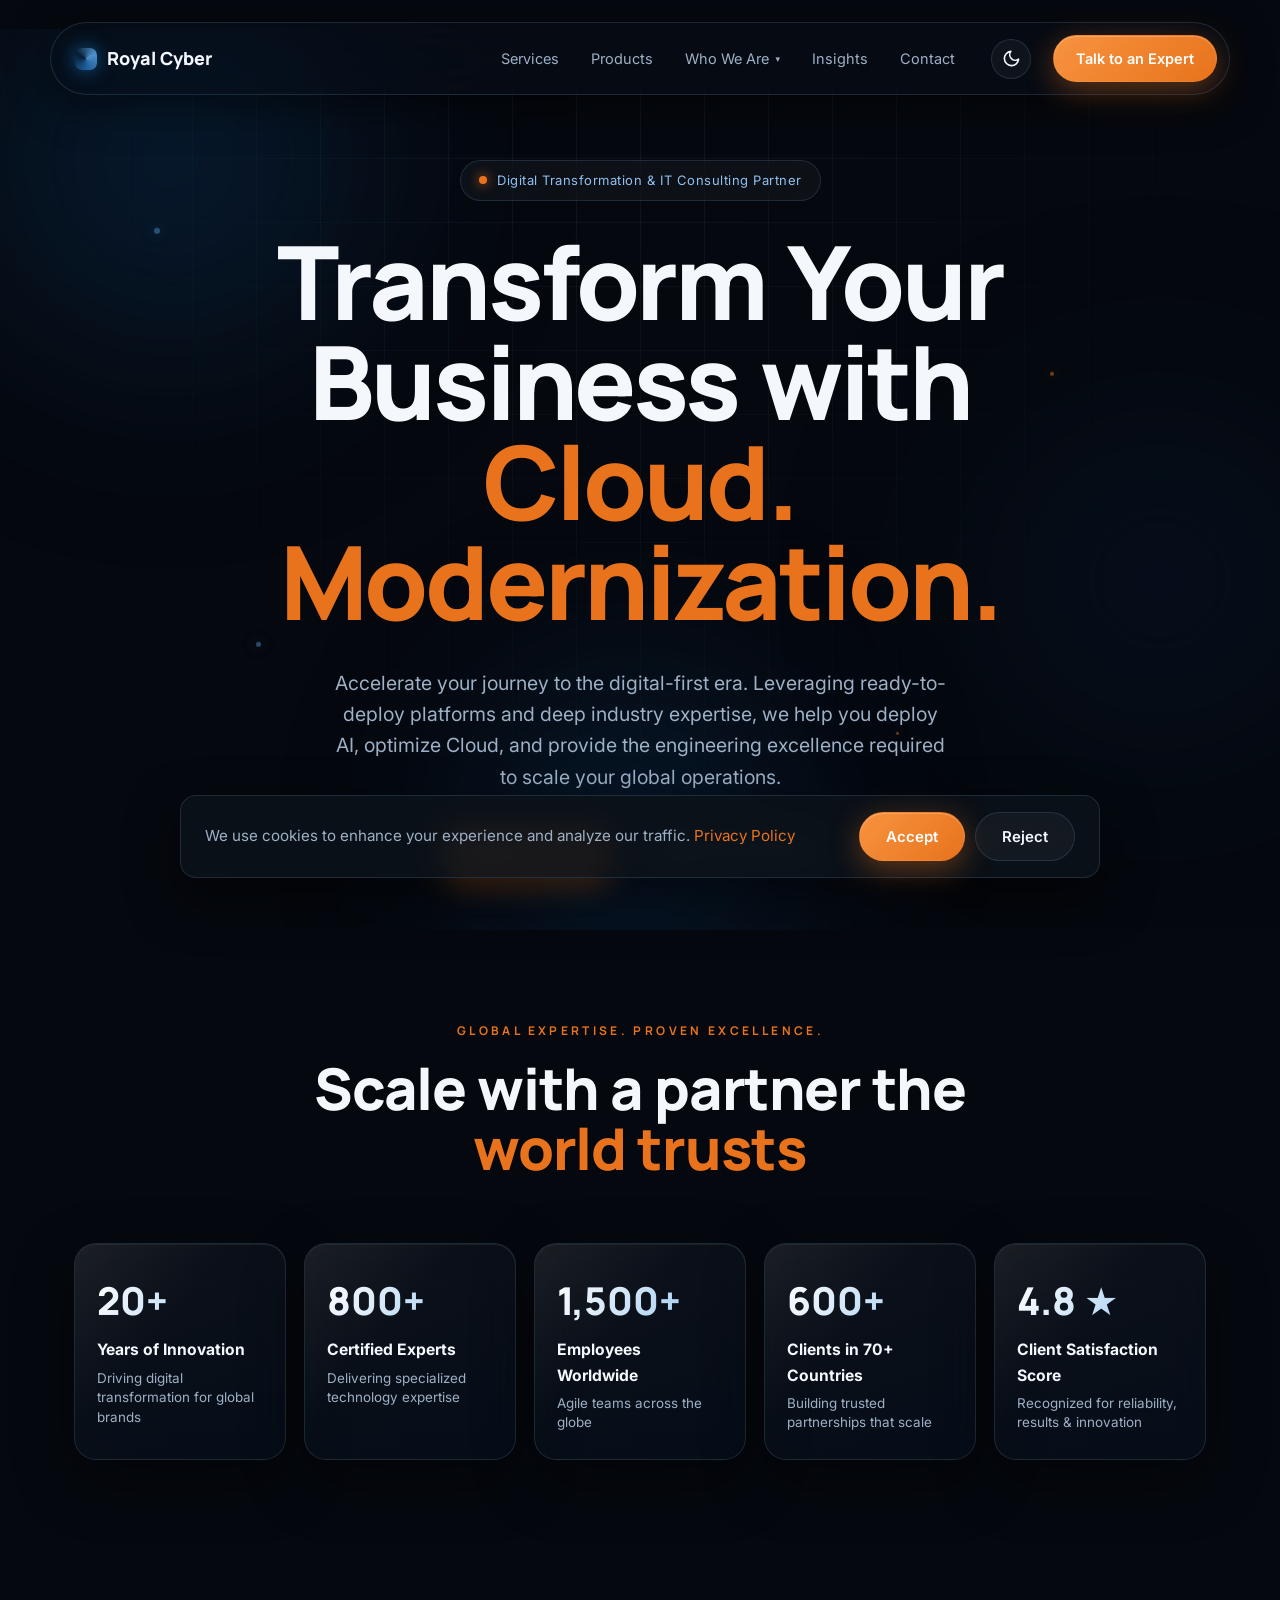
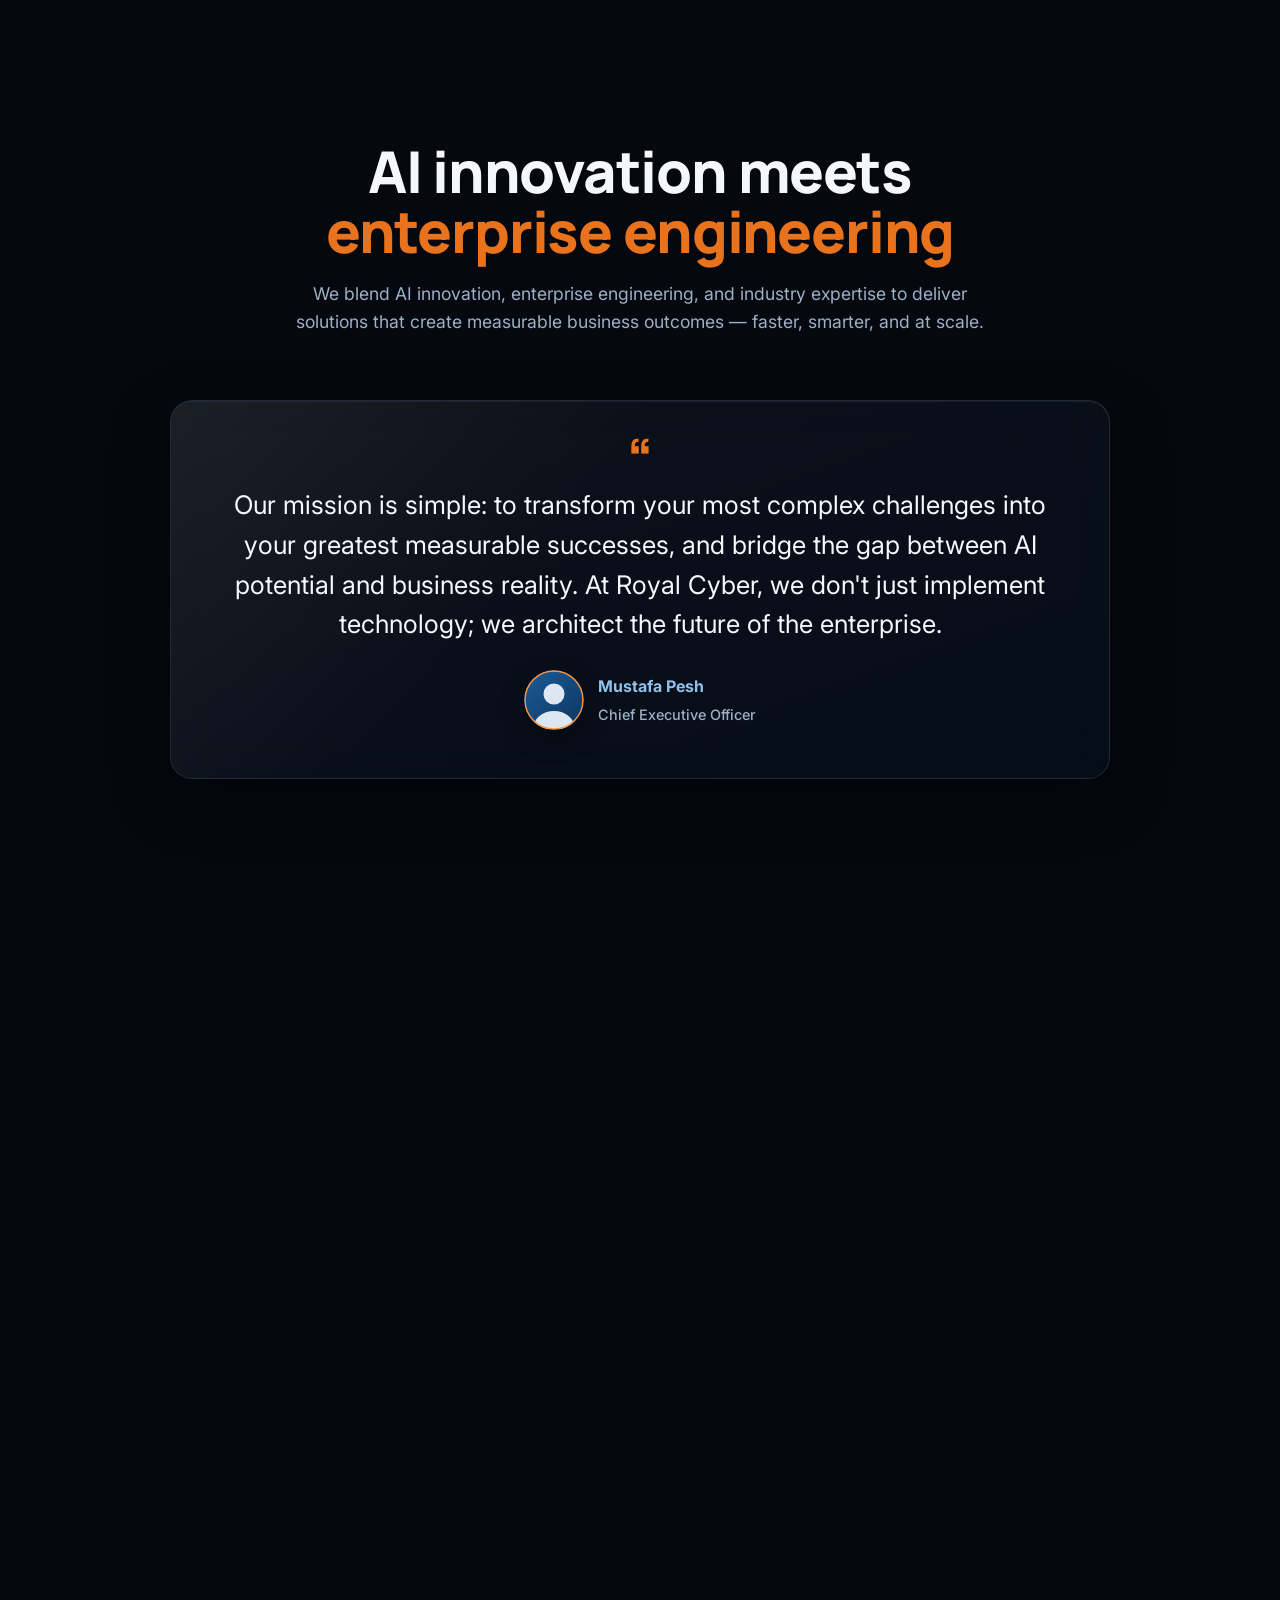
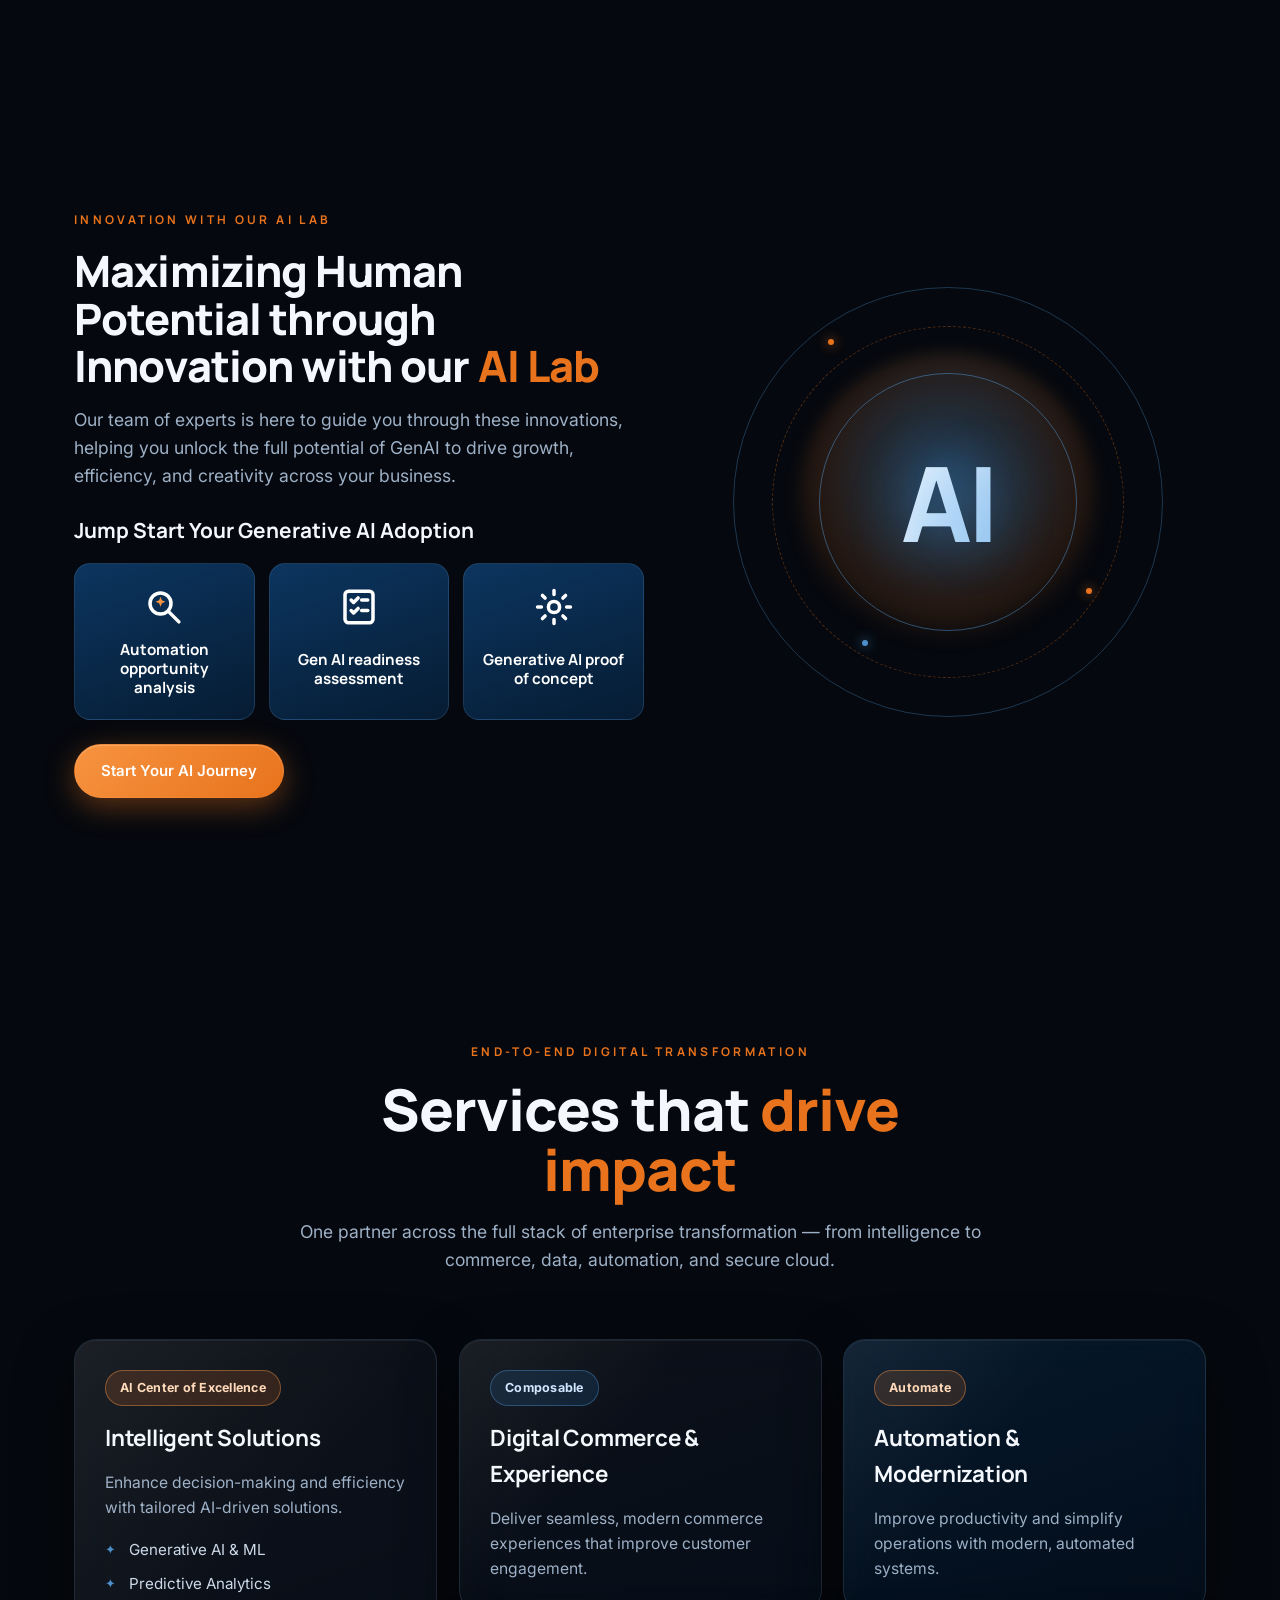
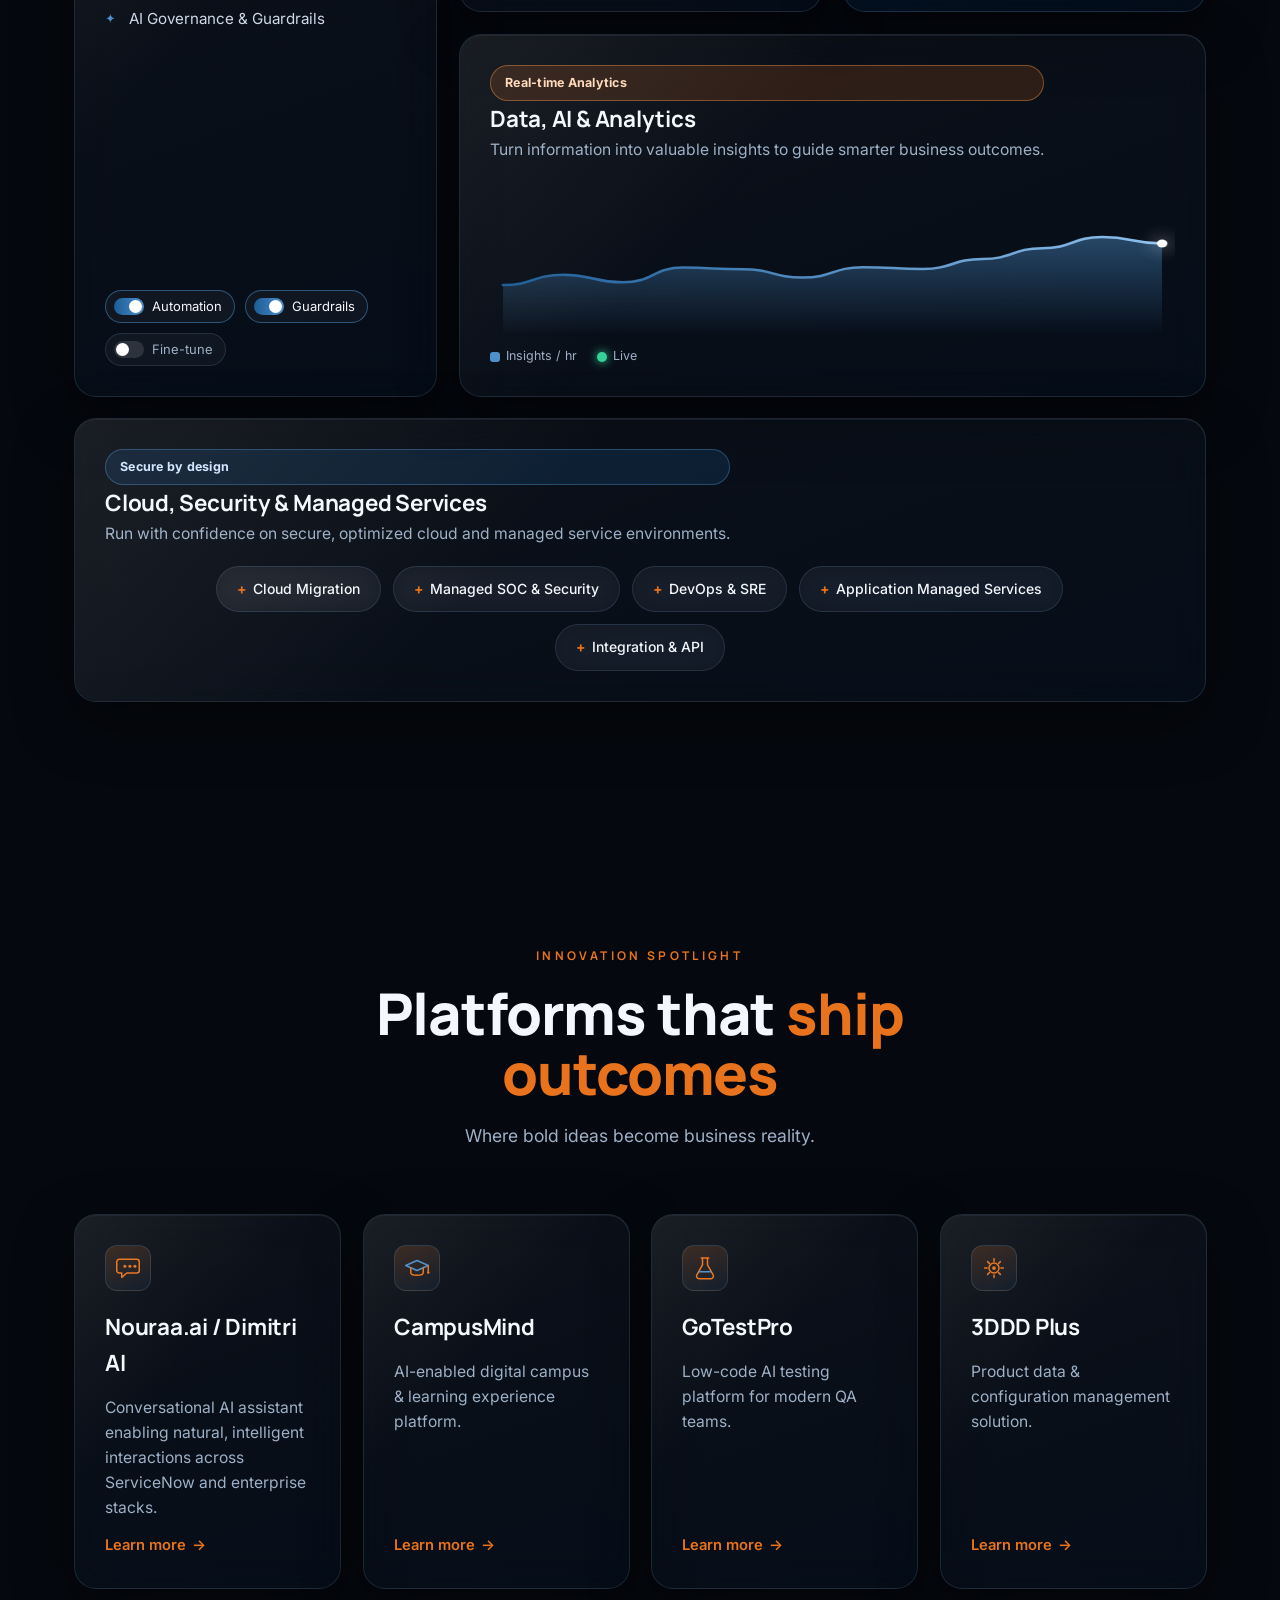
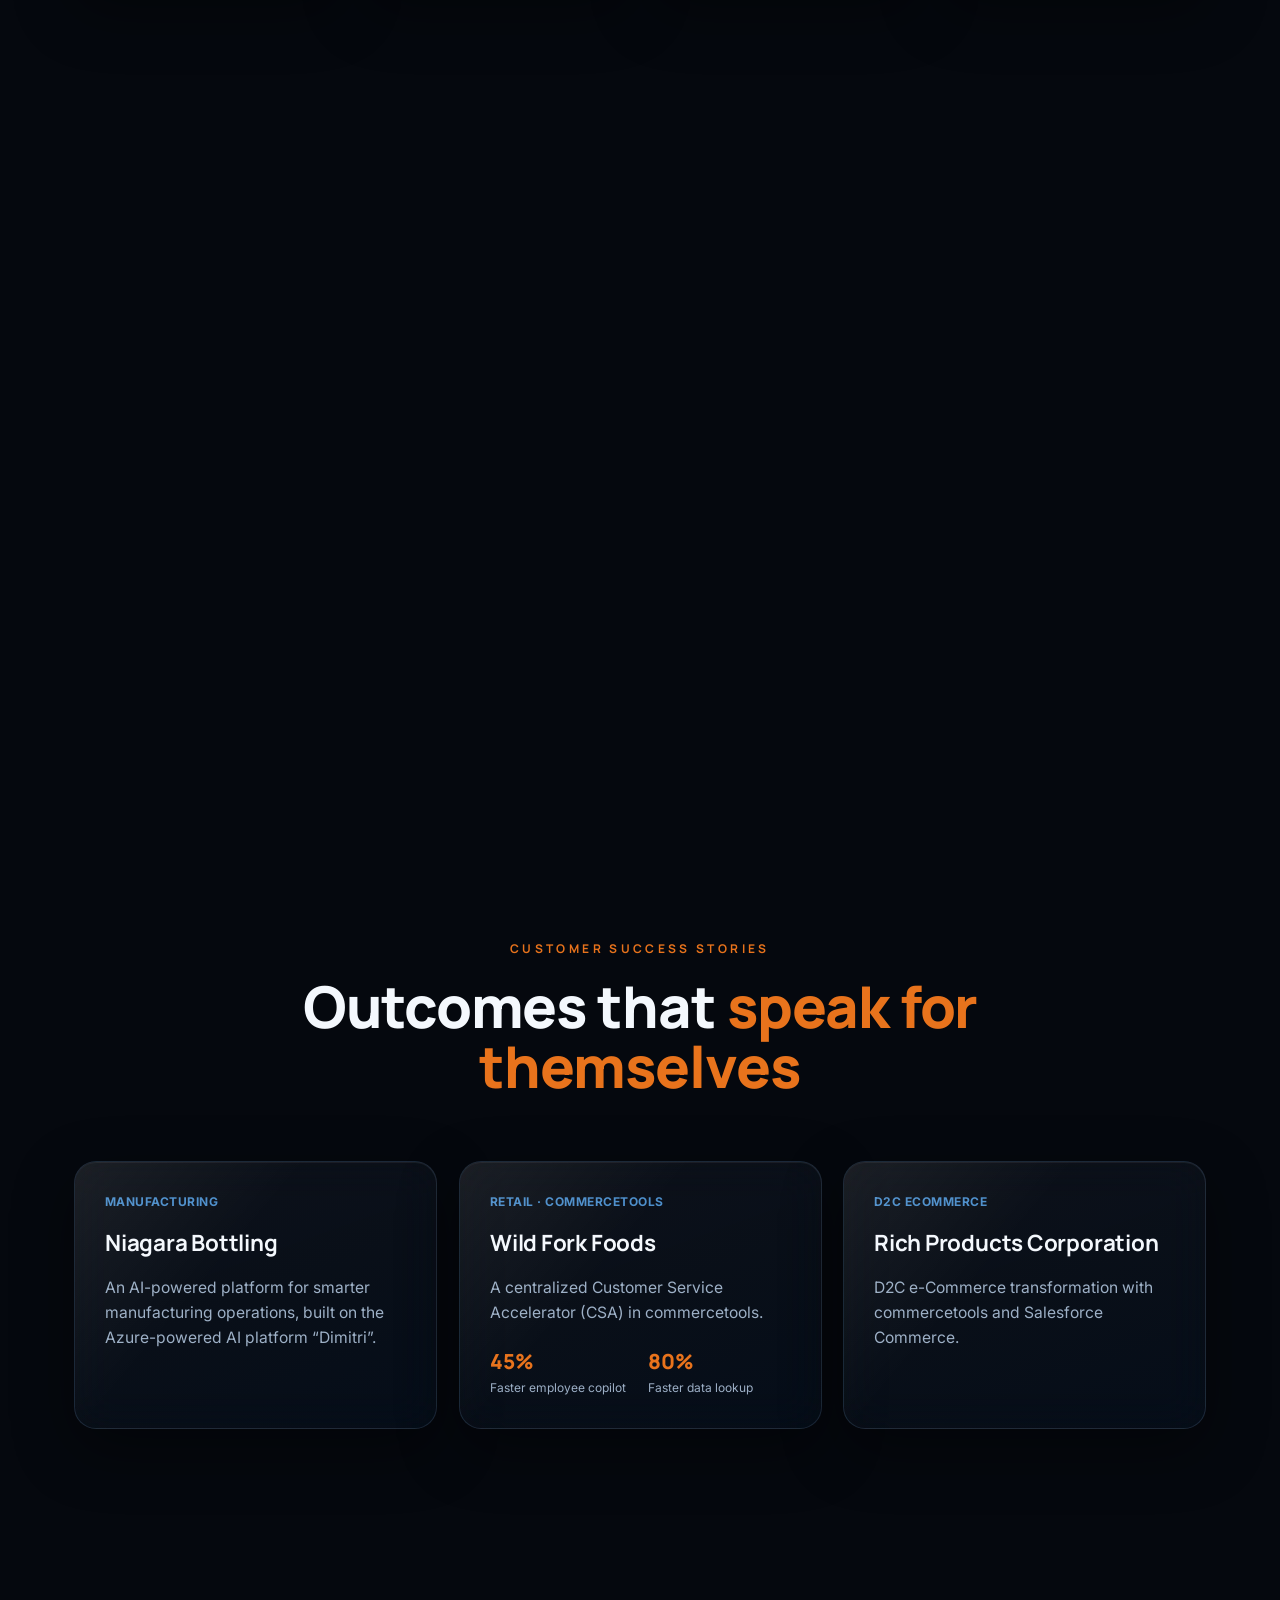
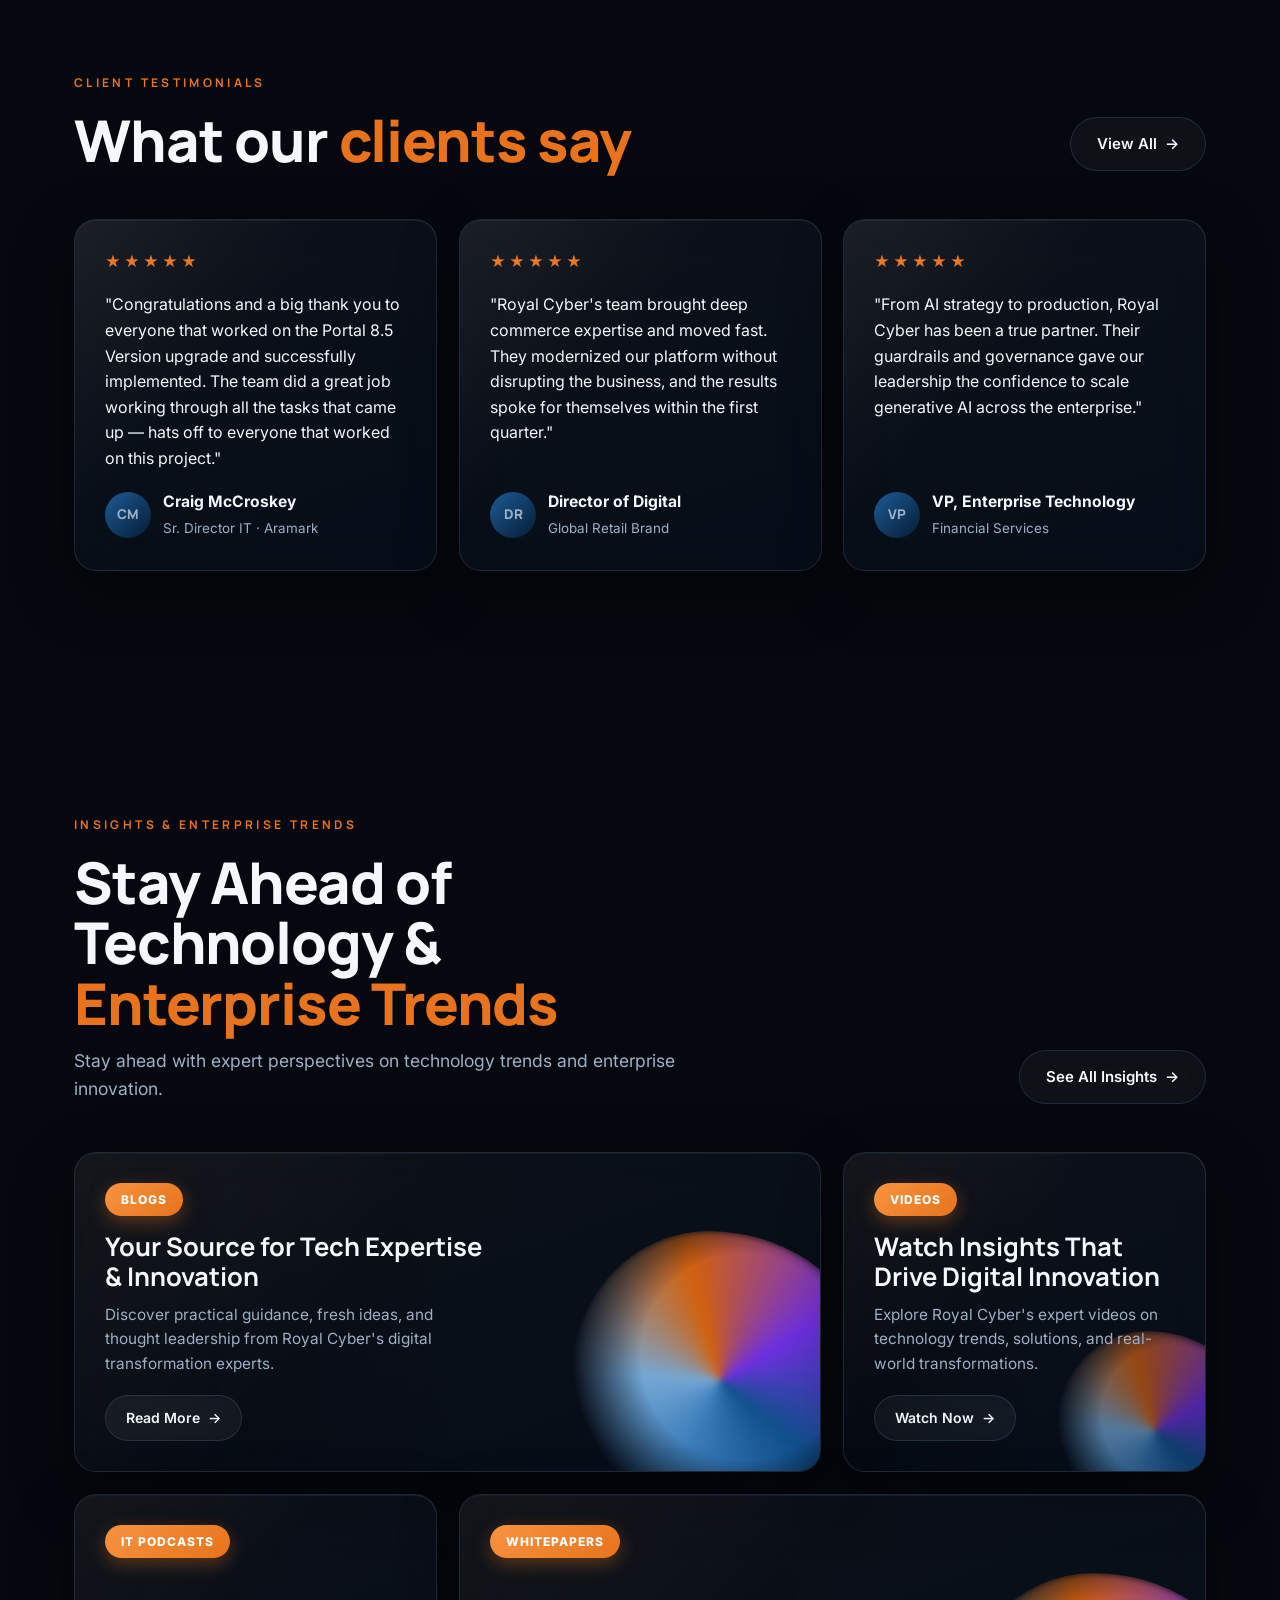
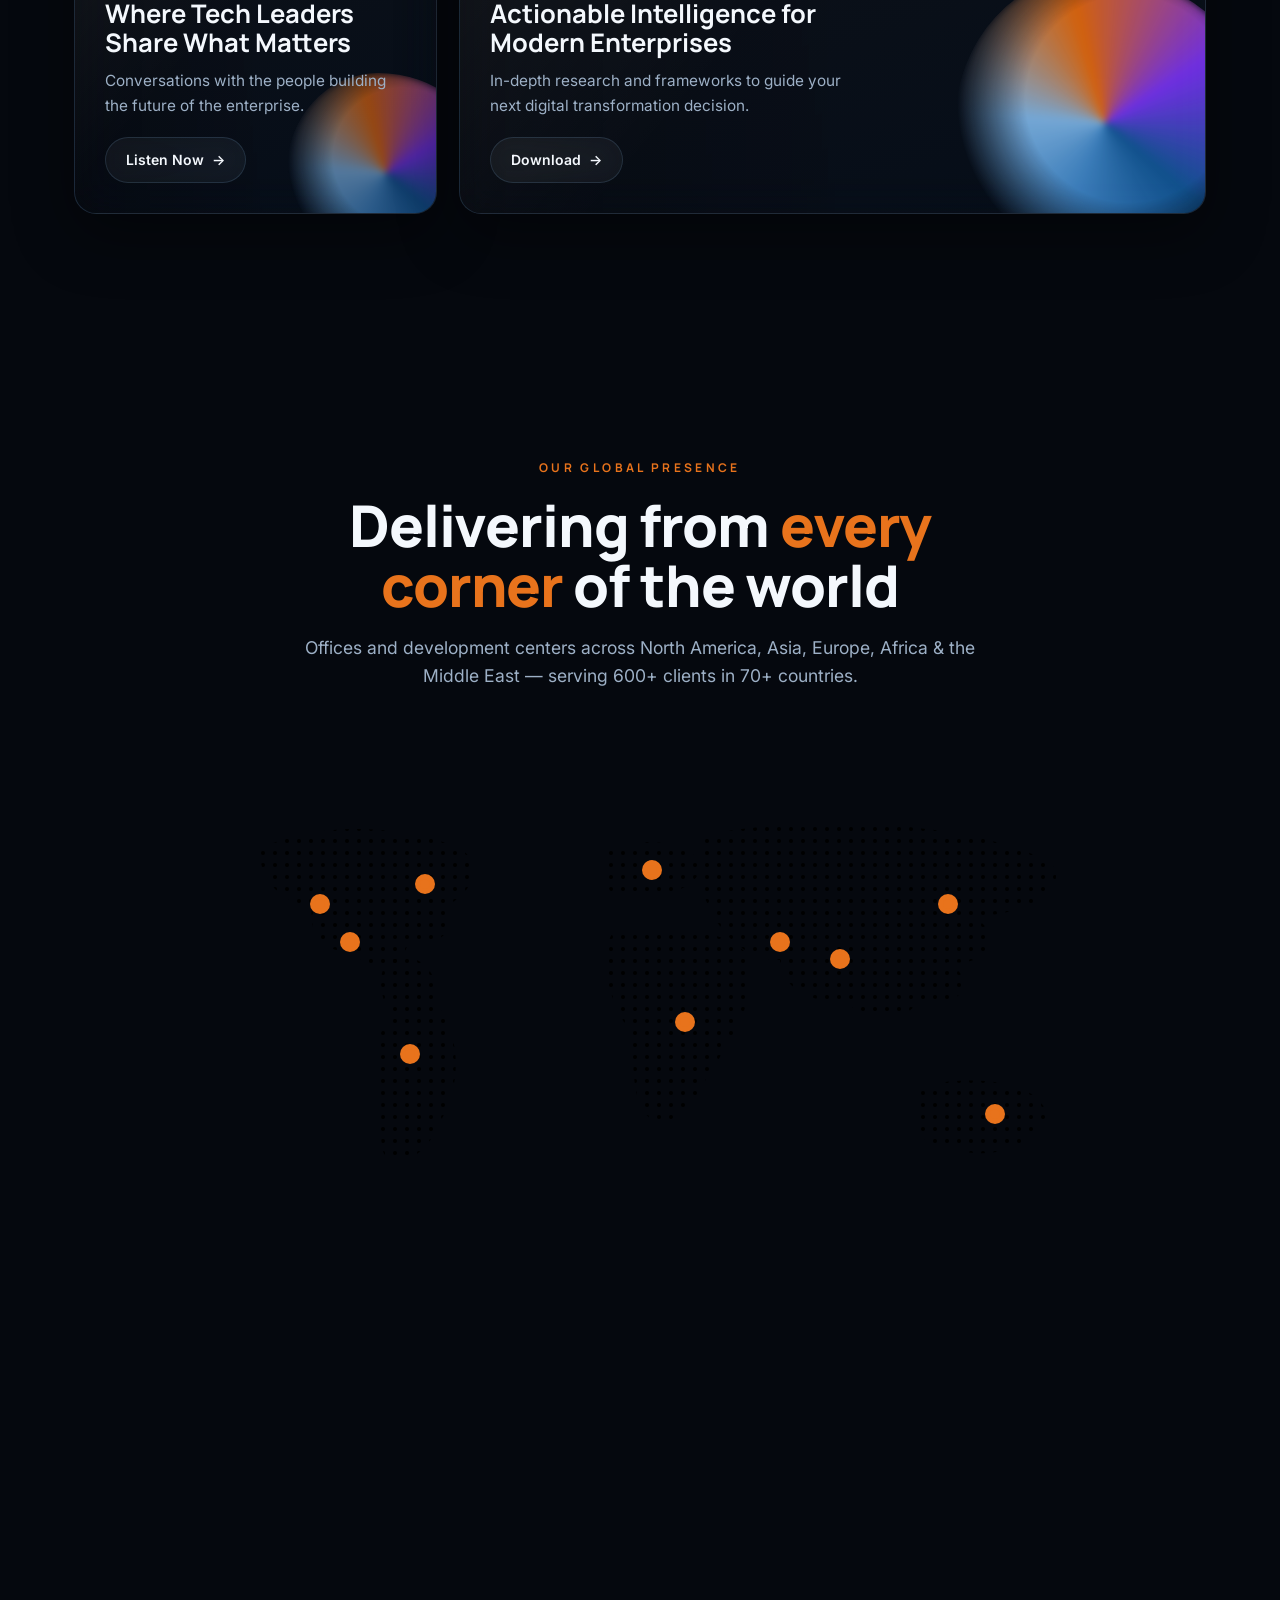
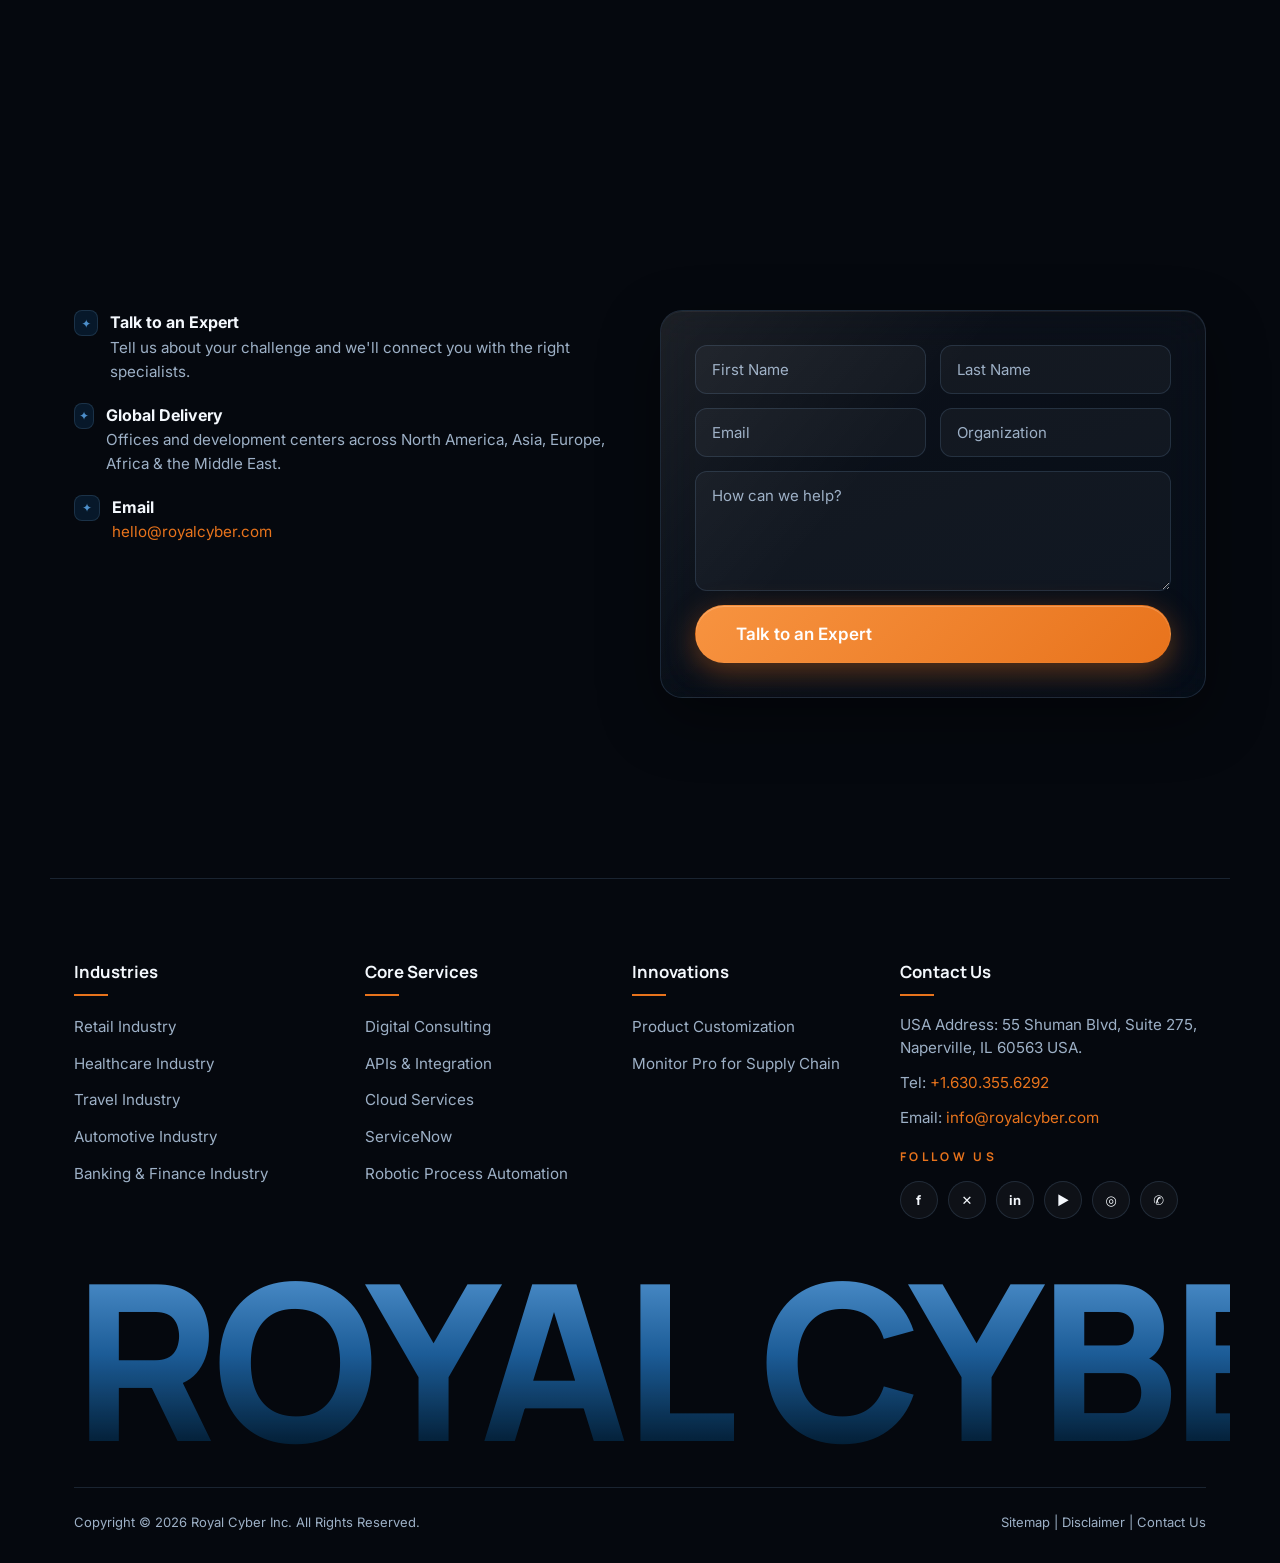
==== commit c314f94a: "Add case-study carousel, Who We Are mega-menu, and testimonials - Featured case-study spotlight caro" ====
--- a/index.html
+++ b/index.html
@@ -66,8 +66,37 @@
     <nav class="nav__links" aria-label="Primary">
       <a href="#services">Services</a>
       <a href="#products">Products</a>
-      <a href="#ailab">AI Lab</a>
-      <a href="#success">Success</a>
+      <div class="nav__item nav__item--drop">
+        <button class="nav__droptrigger" id="whoTrigger" aria-expanded="false" aria-haspopup="true">Who We Are <span class="chev" aria-hidden="true">▾</span></button>
+        <div class="megamenu">
+          <div class="megamenu__inner glass">
+            <div class="mega-col">
+              <h4>Who We Are</h4>
+              <p>Royal Cyber Inc. is an IT Consulting &amp; Digital Transformation Company, specializing in Services, Solutions, and Software, with 1500+ projects delivered for 600+ clients worldwide.</p>
+            </div>
+            <div class="mega-col">
+              <h4>Company</h4>
+              <ul>
+                <li><a href="#why">About Us</a></li>
+                <li><a href="#">Awards</a></li>
+                <li><a href="#">Careers</a></li>
+                <li><a href="#partners">Partnership</a></li>
+                <li><a href="#">Training</a></li>
+              </ul>
+            </div>
+            <div class="mega-col">
+              <div class="mega-testi-head"><b>Client Testimonials</b><a href="#testimonials">View All →</a></div>
+              <div class="mega-testi">
+                <div class="mega-testi__by">
+                  <span class="testi__av">CM</span>
+                  <div><b>Craig McCroskey</b><span>Sr. Director IT · Aramark</span></div>
+                </div>
+                <p>"Congratulations and a big thank you to everyone that worked on the Portal 8.5 upgrade and successfully implemented. The team did a great job."</p>
+              </div>
+            </div>
+          </div>
+        </div>
+      </div>
       <a href="#insights">Insights</a>
       <a href="#contact">Contact</a>
     </nav>
@@ -377,6 +406,51 @@
       </div>
     </section>
 
+    <!-- ══════════════════  FEATURED CASE STUDY  ══════════════════ -->
+    <section class="section" id="casestudy">
+      <div class="cs" data-reveal>
+        <div class="cs__track" id="csTrack">
+          <div class="cs__slide">
+            <div class="cs__inner">
+              <div class="cs__logos">
+                <span><span class="cs__logo-ic"></span> Microsoft Solutions Partner</span>
+                <span class="sep"></span>
+                <span>The University of Chicago</span>
+              </div>
+              <h3 class="cs__title">University of Chicago accelerates secure generative AI adoption with Microsoft Azure</h3>
+              <p class="cs__text">In partnership with Royal Cyber, the University of Chicago launched a compliant, enterprise-ready generative AI platform serving more than 35,000 users in just six weeks.</p>
+              <a href="#contact" class="btn btn--primary">Read our Case Study <span class="arrow">→</span></a>
+            </div>
+          </div>
+          <div class="cs__slide">
+            <div class="cs__inner">
+              <div class="cs__logos">
+                <span><span class="cs__logo-ic"></span> Microsoft Azure</span>
+                <span class="sep"></span>
+                <span>Niagara Bottling</span>
+              </div>
+              <h3 class="cs__title">Niagara Bottling powers smarter manufacturing with Dimitri AI</h3>
+              <p class="cs__text">An Azure-powered AI platform delivers real-time operational intelligence across Niagara Bottling's plants — turning data into faster, smarter decisions.</p>
+              <a href="#contact" class="btn btn--primary">Read our Case Study <span class="arrow">→</span></a>
+            </div>
+          </div>
+          <div class="cs__slide">
+            <div class="cs__inner">
+              <div class="cs__logos">
+                <span>commercetools</span>
+                <span class="sep"></span>
+                <span>Wild Fork Foods</span>
+              </div>
+              <h3 class="cs__title">Wild Fork Foods speeds service with a commercetools accelerator</h3>
+              <p class="cs__text">A centralized Customer Service Accelerator delivered 45% faster copilot performance and 80% faster data lookup for support teams.</p>
+              <a href="#contact" class="btn btn--primary">Read our Case Study <span class="arrow">→</span></a>
+            </div>
+          </div>
+        </div>
+        <div class="cs__dots" id="csDots" role="tablist" aria-label="Case studies"></div>
+      </div>
+    </section>
+
     <!-- ══════════════════  CUSTOMER SUCCESS  ══════════════════ -->
     <section class="section" id="success">
       <div class="section__head">
@@ -402,6 +476,43 @@
           <span class="success__tag">D2C eCommerce</span>
           <h3 class="card__title">Rich Products Corporation</h3>
           <p class="card__text">D2C e-Commerce transformation with commercetools and Salesforce Commerce.</p>
+        </article>
+      </div>
+    </section>
+
+    <!-- ══════════════════  CLIENT TESTIMONIALS  ══════════════════ -->
+    <section class="section" id="testimonials">
+      <div class="ins-head">
+        <div class="ins-head__l">
+          <span class="eyebrow" data-reveal>Client Testimonials</span>
+          <h2 class="section__title" data-reveal>What our <em>clients say</em></h2>
+        </div>
+        <a href="#" class="btn btn--ghost" data-reveal>View All <span class="arrow">→</span></a>
+      </div>
+      <div class="cardgrid" style="grid-template-columns:repeat(3,1fr);">
+        <article class="card glass tilt testi" data-reveal>
+          <span class="testi__stars">★★★★★</span>
+          <p class="testi__quote">"Congratulations and a big thank you to everyone that worked on the Portal 8.5 Version upgrade and successfully implemented. The team did a great job working through all the tasks that came up — hats off to everyone that worked on this project."</p>
+          <div class="testi__by">
+            <span class="testi__av">CM</span>
+            <div><b>Craig McCroskey</b><span>Sr. Director IT · Aramark</span></div>
+          </div>
+        </article>
+        <article class="card glass tilt testi" data-reveal>
+          <span class="testi__stars">★★★★★</span>
+          <p class="testi__quote">"Royal Cyber's team brought deep commerce expertise and moved fast. They modernized our platform without disrupting the business, and the results spoke for themselves within the first quarter."</p>
+          <div class="testi__by">
+            <span class="testi__av">DR</span>
+            <div><b>Director of Digital</b><span>Global Retail Brand</span></div>
+          </div>
+        </article>
+        <article class="card glass tilt testi" data-reveal>
+          <span class="testi__stars">★★★★★</span>
+          <p class="testi__quote">"From AI strategy to production, Royal Cyber has been a true partner. Their guardrails and governance gave our leadership the confidence to scale generative AI across the enterprise."</p>
+          <div class="testi__by">
+            <span class="testi__av">VP</span>
+            <div><b>VP, Enterprise Technology</b><span>Financial Services</span></div>
+          </div>
         </article>
       </div>
     </section>
--- a/assets/styles.css
+++ b/assets/styles.css
@@ -870,3 +870,96 @@
   .ailab-cards { grid-template-columns: 1fr; }
   .footer__cols { grid-template-columns: 1fr; }
 }
+
+/* ══════════════════════════════════════════════════════════
+   FEATURED CASE STUDY (carousel)
+   ══════════════════════════════════════════════════════════ */
+.cs { position: relative; overflow: hidden; border-radius: var(--radius); }
+.cs__track { display: flex; transition: transform .6s var(--ease); }
+.cs__slide { min-width: 100%; }
+.cs__inner {
+  padding: clamp(36px, 6vw, 72px); text-align: center; display: grid; gap: 20px; justify-items: center;
+  background: linear-gradient(160deg, #0C355F 0%, #061423 70%);
+  border: 1px solid var(--line); border-radius: var(--radius);
+}
+[data-theme="light"] .cs__inner { border-color: rgba(20,60,105,.25); }
+.cs__logos { display: flex; align-items: center; gap: 22px; flex-wrap: wrap; justify-content: center; color: #fff; opacity: .95; }
+.cs__logos span { font-family: var(--font-display); font-weight: 700; font-size: 1.05rem; display: inline-flex; align-items: center; gap: 8px; }
+.cs__logos .sep { width: 1px; height: 26px; background: rgba(255,255,255,.25); }
+.cs__logo-ic { width: 26px; height: 26px; border-radius: 6px; display: inline-grid; place-items: center;
+  background: conic-gradient(from 0deg, #f25022, #7fba00, #00a4ef, #ffb900, #f25022); }
+.cs__title { font-family: var(--font-display); font-weight: 800; color: #fff; letter-spacing: -.02em;
+  font-size: clamp(1.5rem, 3.4vw, 2.6rem); line-height: 1.1; max-width: 900px; }
+.cs__text { color: #c4d3e6; max-width: 760px; font-size: 1.05rem; }
+.cs__dots { display: flex; gap: 10px; justify-content: center; margin-top: 24px; }
+.cs__dot { width: 10px; height: 10px; border-radius: 50%; border: 0; cursor: pointer; padding: 0;
+  background: rgba(150,170,200,.35); transition: .3s; }
+.cs__dot.is-active { background: var(--orange); width: 26px; border-radius: 999px; }
+
+/* ══════════════════════════════════════════════════════════
+   CLIENT TESTIMONIALS
+   ══════════════════════════════════════════════════════════ */
+.testi { display: flex; flex-direction: column; gap: 18px; }
+.testi__stars { color: var(--orange); letter-spacing: 3px; font-size: .95rem; }
+.testi__quote { color: var(--ink); font-size: 1rem; line-height: 1.6; flex: 1; }
+.testi__by { display: flex; align-items: center; gap: 12px; }
+.testi__av { width: 46px; height: 46px; border-radius: 50%; flex: 0 0 auto; display: grid; place-items: center;
+  font-family: var(--font-display); font-weight: 800; color: #fff; font-size: .95rem;
+  background: linear-gradient(135deg, var(--purple), var(--violet-2)); }
+.testi__by b { display: block; font-size: .98rem; }
+.testi__by span { color: var(--muted); font-size: .84rem; }
+
+/* ══════════════════════════════════════════════════════════
+   MEGA-MENU (Who We Are)
+   ══════════════════════════════════════════════════════════ */
+.nav__item--drop { position: relative; display: inline-flex; }
+.nav__droptrigger {
+  background: none; border: 0; cursor: pointer; font-family: var(--font-body); font-size: 14.5px;
+  color: var(--muted); padding: 8px 14px; border-radius: 999px; display: inline-flex; align-items: center; gap: 6px;
+  transition: color .3s, background .3s;
+}
+.nav__item--drop:hover .nav__droptrigger, .nav__item--drop.is-open .nav__droptrigger { color: var(--ink); background: var(--glass); }
+.nav__droptrigger .chev { font-size: 9px; transition: transform .3s var(--ease); }
+.nav__item--drop:hover .chev, .nav__item--drop.is-open .chev { transform: rotate(180deg); }
+.megamenu {
+  position: absolute; top: calc(100% + 16px); left: 50%;
+  transform: translateX(-50%) translateY(10px); width: min(720px, 88vw);
+  opacity: 0; visibility: hidden; pointer-events: none; z-index: 120;
+  transition: opacity .3s var(--ease), transform .3s var(--ease);
+}
+.nav__item--drop:hover .megamenu, .nav__item--drop.is-open .megamenu {
+  opacity: 1; visibility: visible; pointer-events: auto; transform: translateX(-50%) translateY(0);
+}
+.megamenu__inner {
+  display: grid; grid-template-columns: 1.05fr .75fr 1.25fr; gap: 26px; padding: 26px; border-radius: 20px;
+  background: rgba(9,14,22,.94); border: 1px solid var(--line);
+  backdrop-filter: blur(20px); box-shadow: 0 30px 70px rgba(0,0,0,.55);
+}
+[data-theme="light"] .megamenu__inner { background: rgba(255,255,255,.97); }
+.mega-col h4 { font-family: var(--font-display); font-weight: 700; margin-bottom: 12px; font-size: 1rem; }
+.mega-col p { color: var(--muted); font-size: .88rem; line-height: 1.55; }
+.mega-col ul { list-style: none; display: grid; gap: 10px; }
+.mega-col ul a { color: var(--muted); font-size: .92rem; display: inline-flex; align-items: center; gap: 7px; transition: color .3s; }
+.mega-col ul a::before { content: "›"; color: var(--orange); font-weight: 700; }
+.mega-col ul a:hover { color: var(--orange); }
+.mega-testi-head { display: flex; justify-content: space-between; align-items: center; margin-bottom: 12px; }
+.mega-testi-head b { font-family: var(--font-display); font-weight: 700; font-size: .95rem; }
+.mega-testi-head a { color: var(--orange); font-size: .82rem; }
+.mega-testi { background: var(--glass); border: 1px solid var(--line); border-radius: 14px; padding: 16px; }
+.mega-testi__by { display: flex; align-items: center; gap: 10px; margin-bottom: 10px; }
+.mega-testi__by .testi__av { width: 40px; height: 40px; font-size: .85rem; }
+.mega-testi__by b { display: block; font-size: .88rem; }
+.mega-testi__by span { color: var(--muted); font-size: .76rem; }
+.mega-testi p { color: var(--muted); font-size: .84rem; line-height: 1.5; }
+
+@media (max-width: 900px) {
+  .nav__item--drop { display: block; width: 100%; }
+  .nav__droptrigger { width: 100%; justify-content: space-between; padding: 12px 14px; }
+  .megamenu { position: static; transform: none; width: 100%; opacity: 1; visibility: visible; pointer-events: auto;
+    max-height: 0; overflow: hidden; transition: max-height .4s var(--ease); }
+  .nav__item--drop.is-open .megamenu { max-height: 900px; }
+  .megamenu__inner { grid-template-columns: 1fr; box-shadow: none; padding: 16px; margin-top: 8px; }
+}
+@media (max-width: 760px) {
+  .testi { }
+}
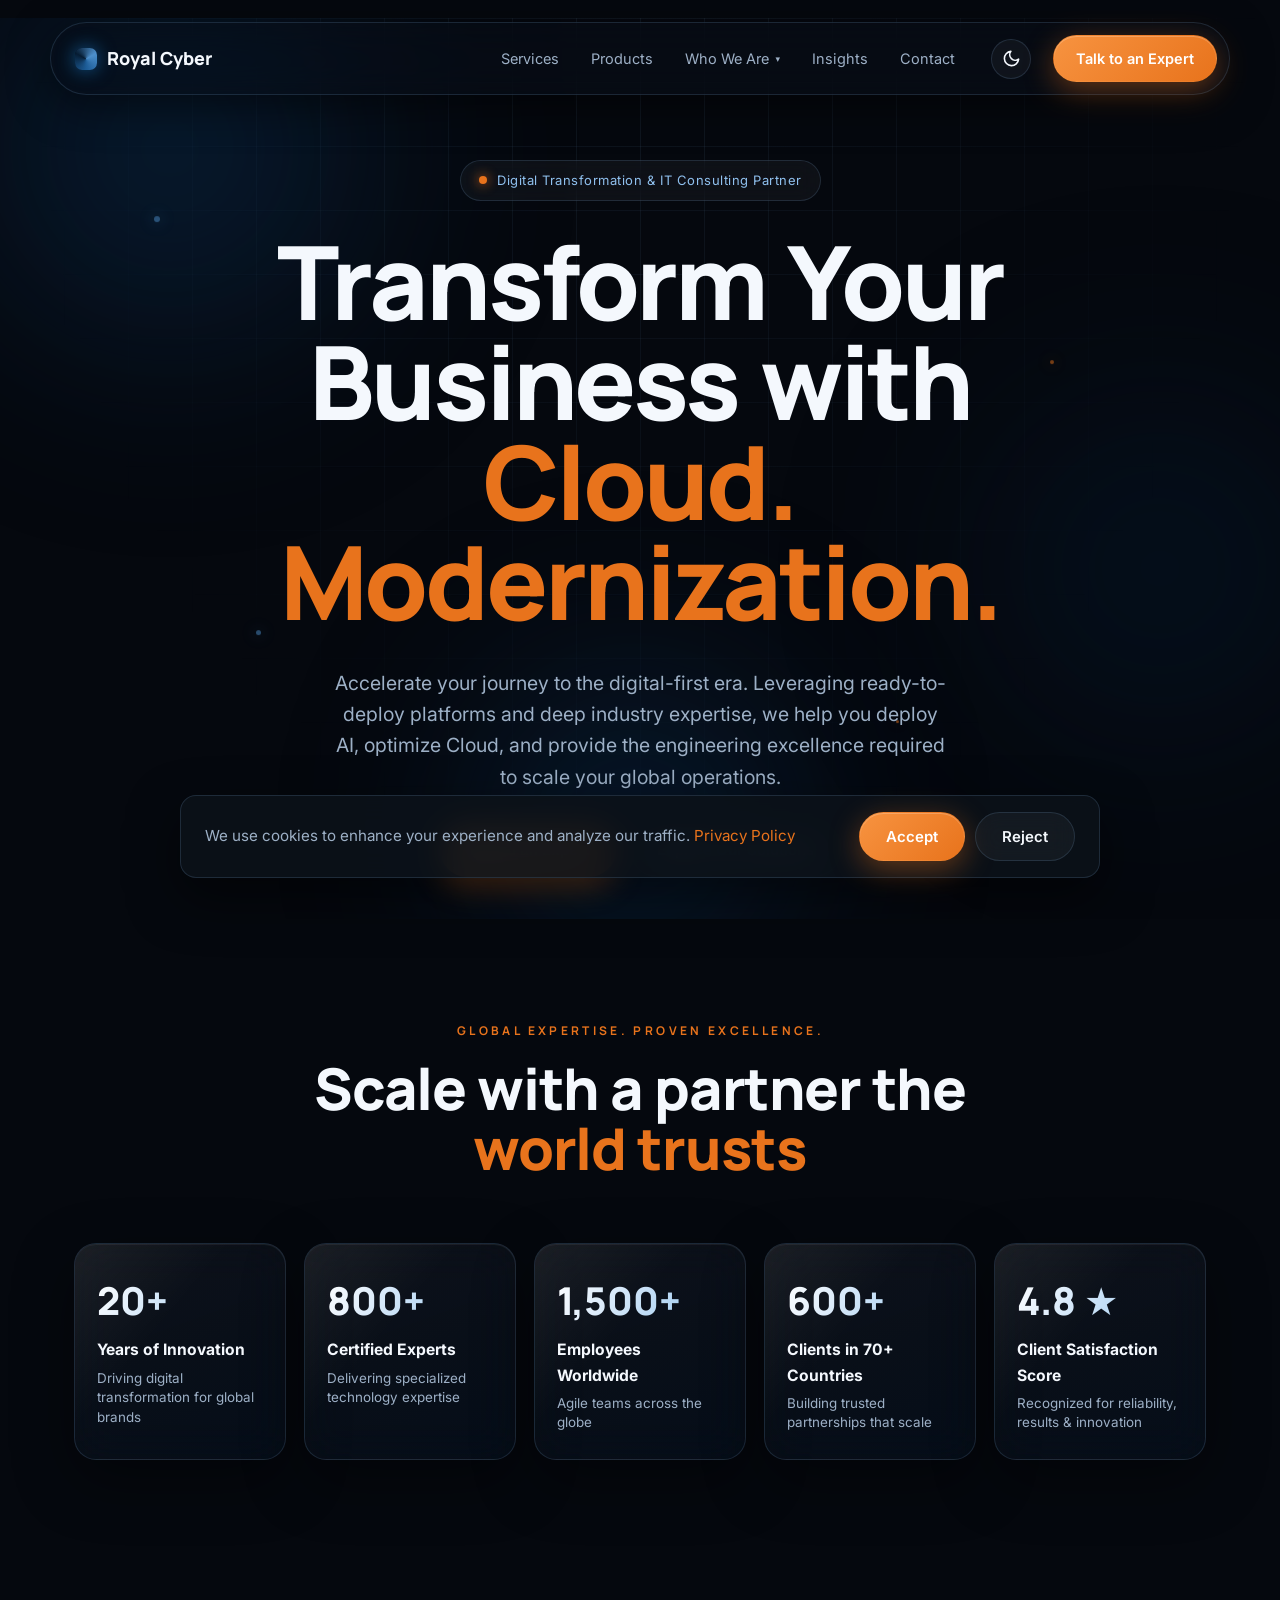
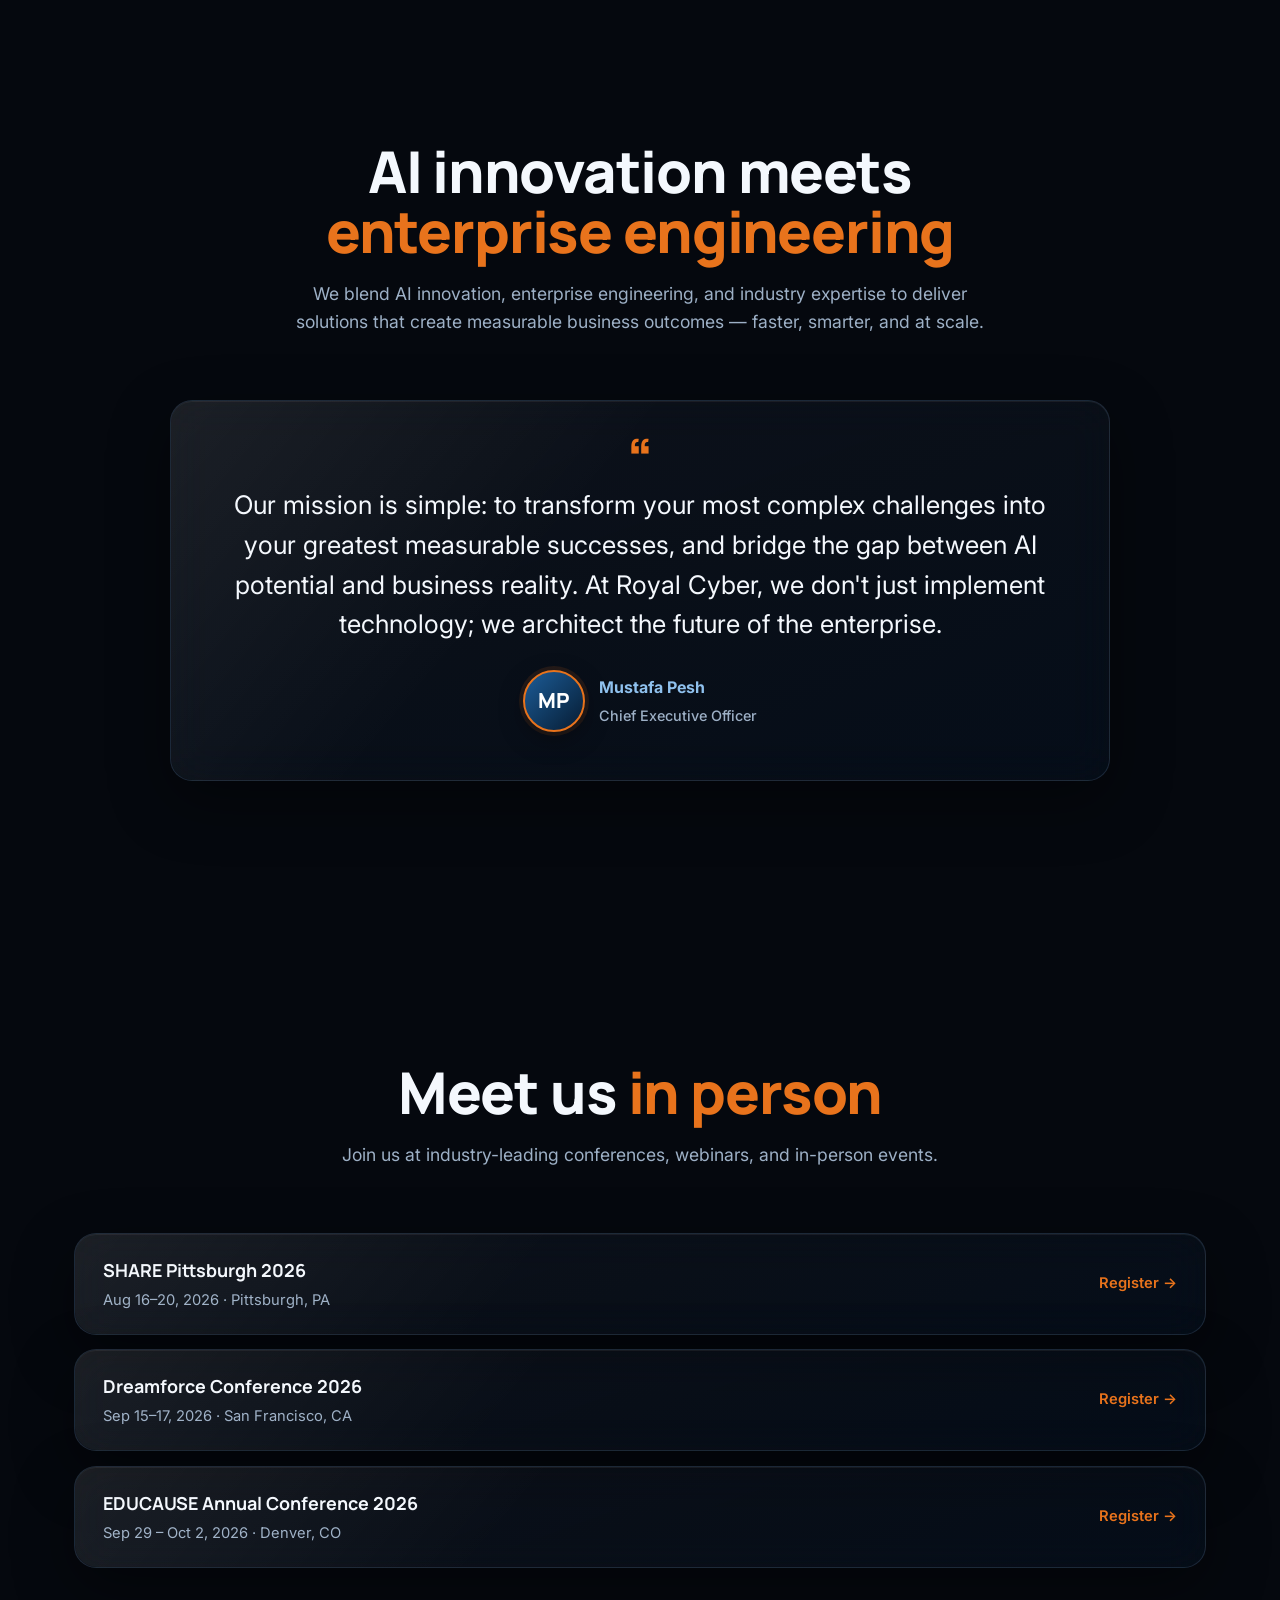
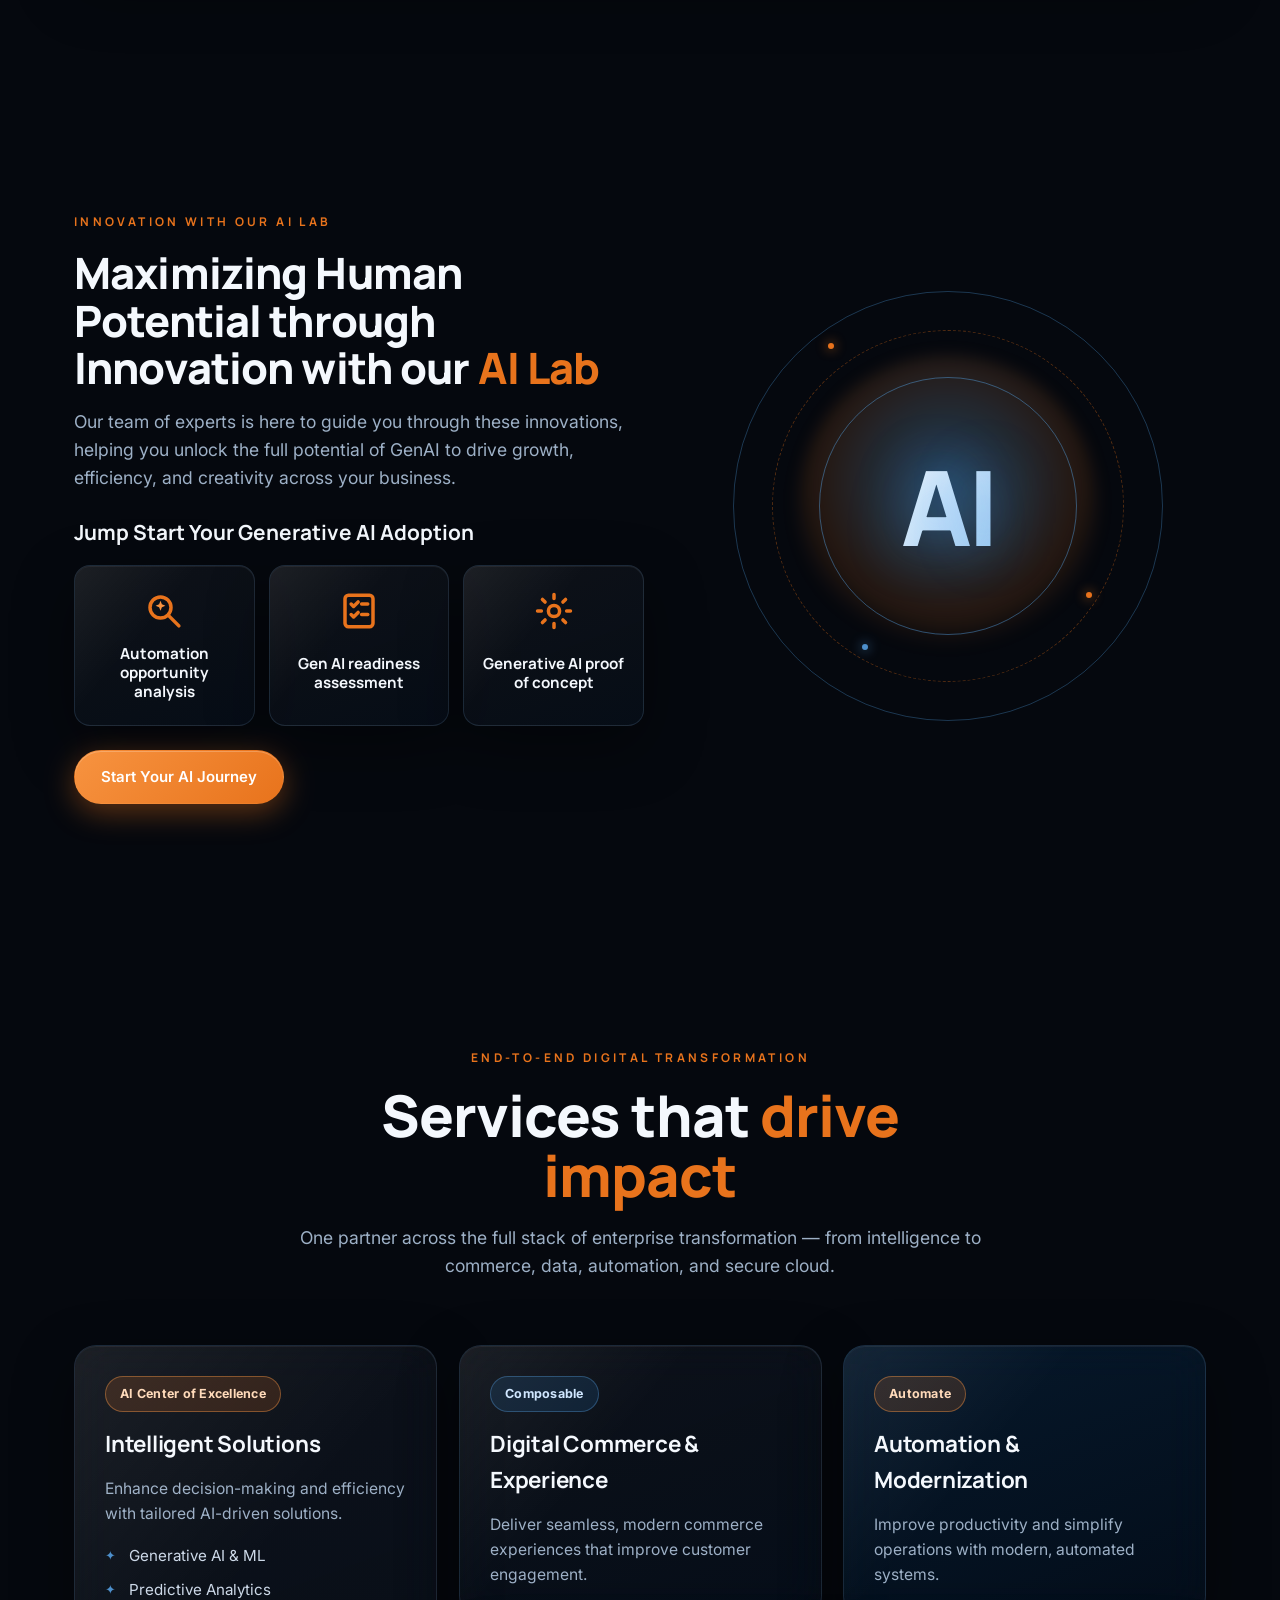
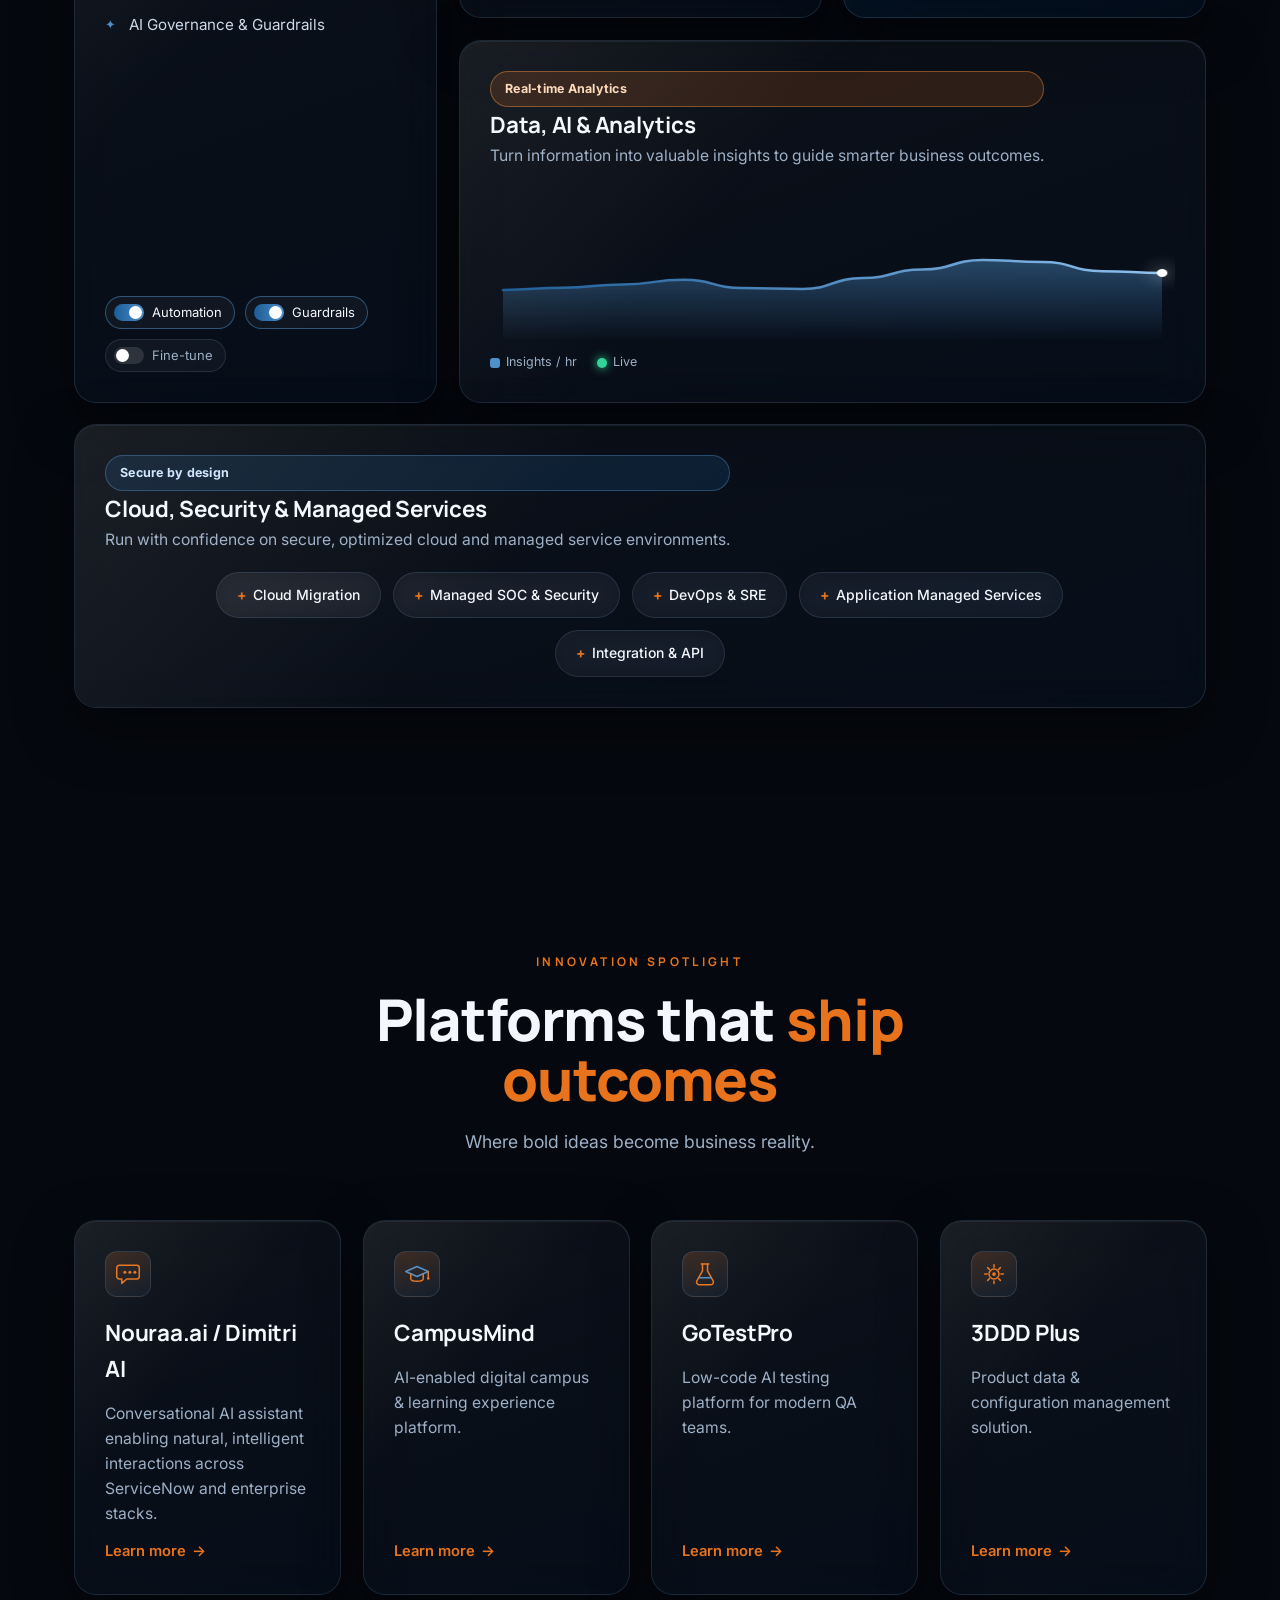
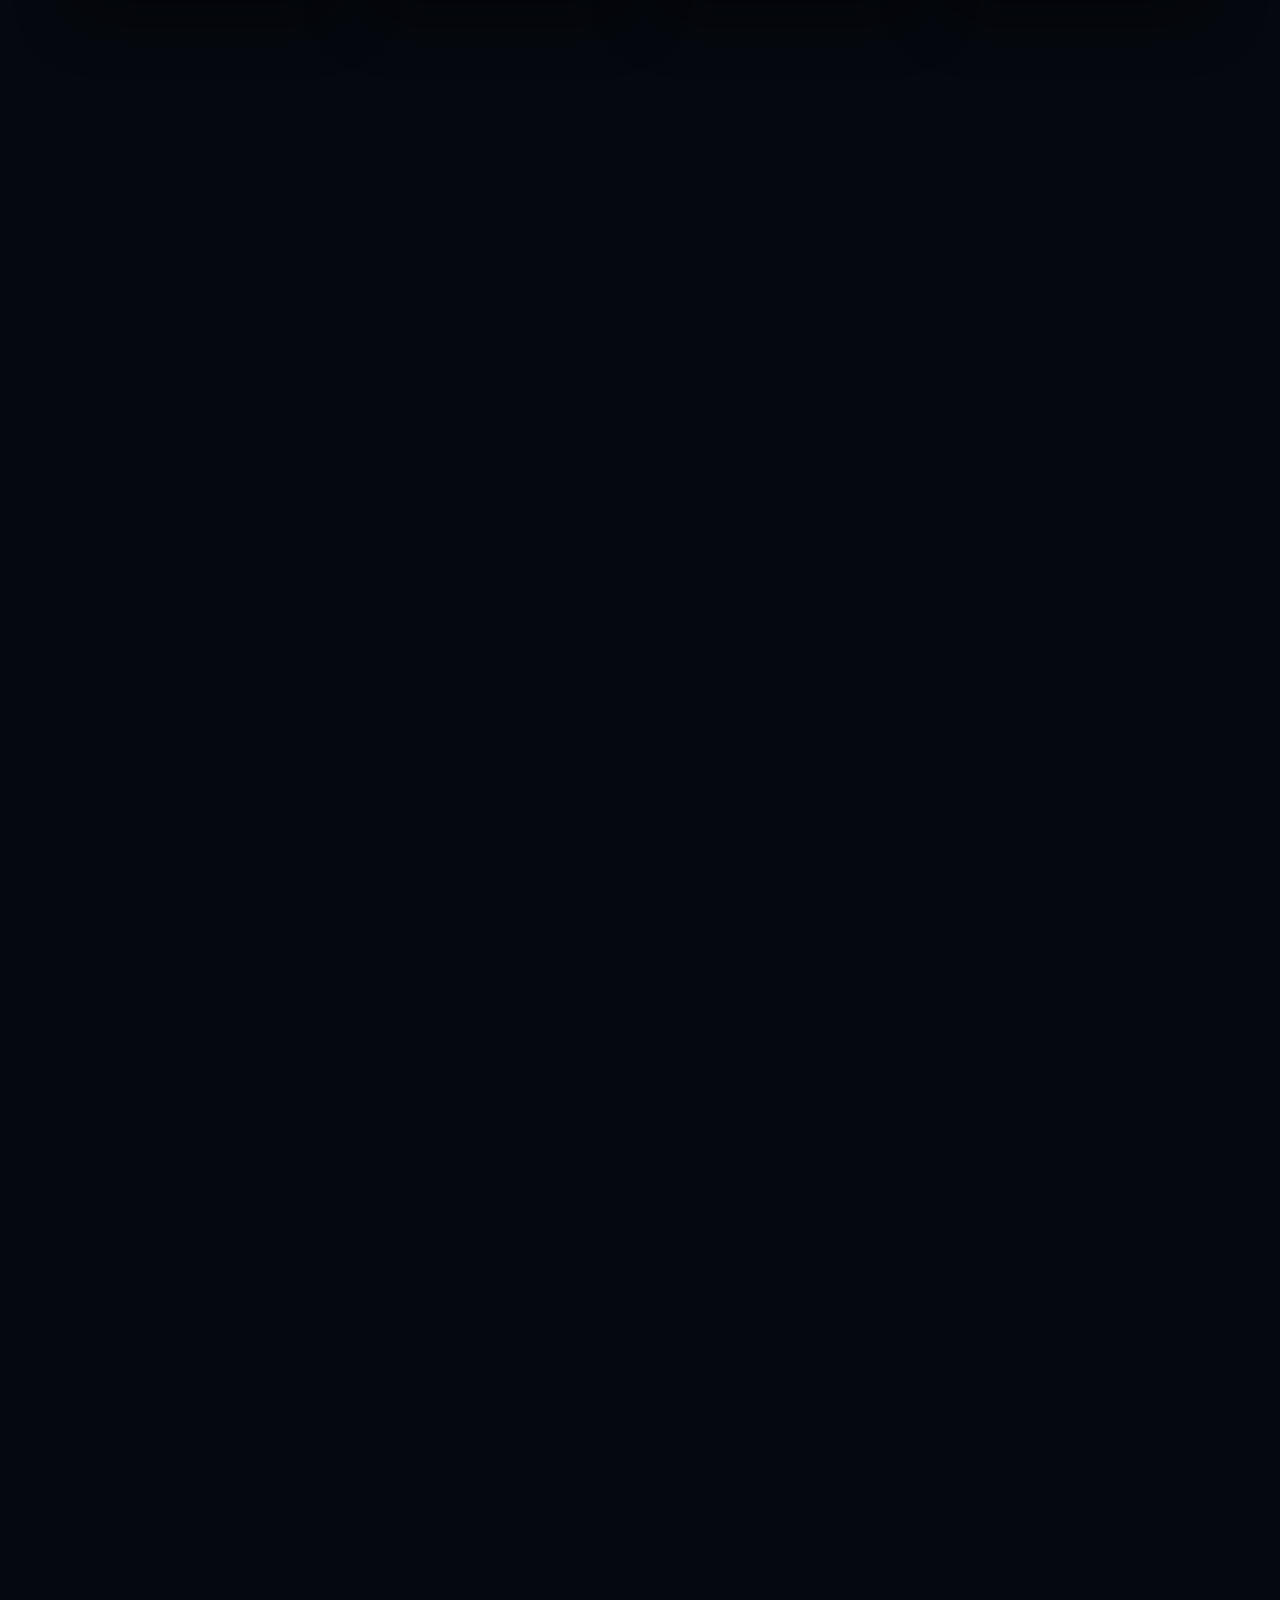
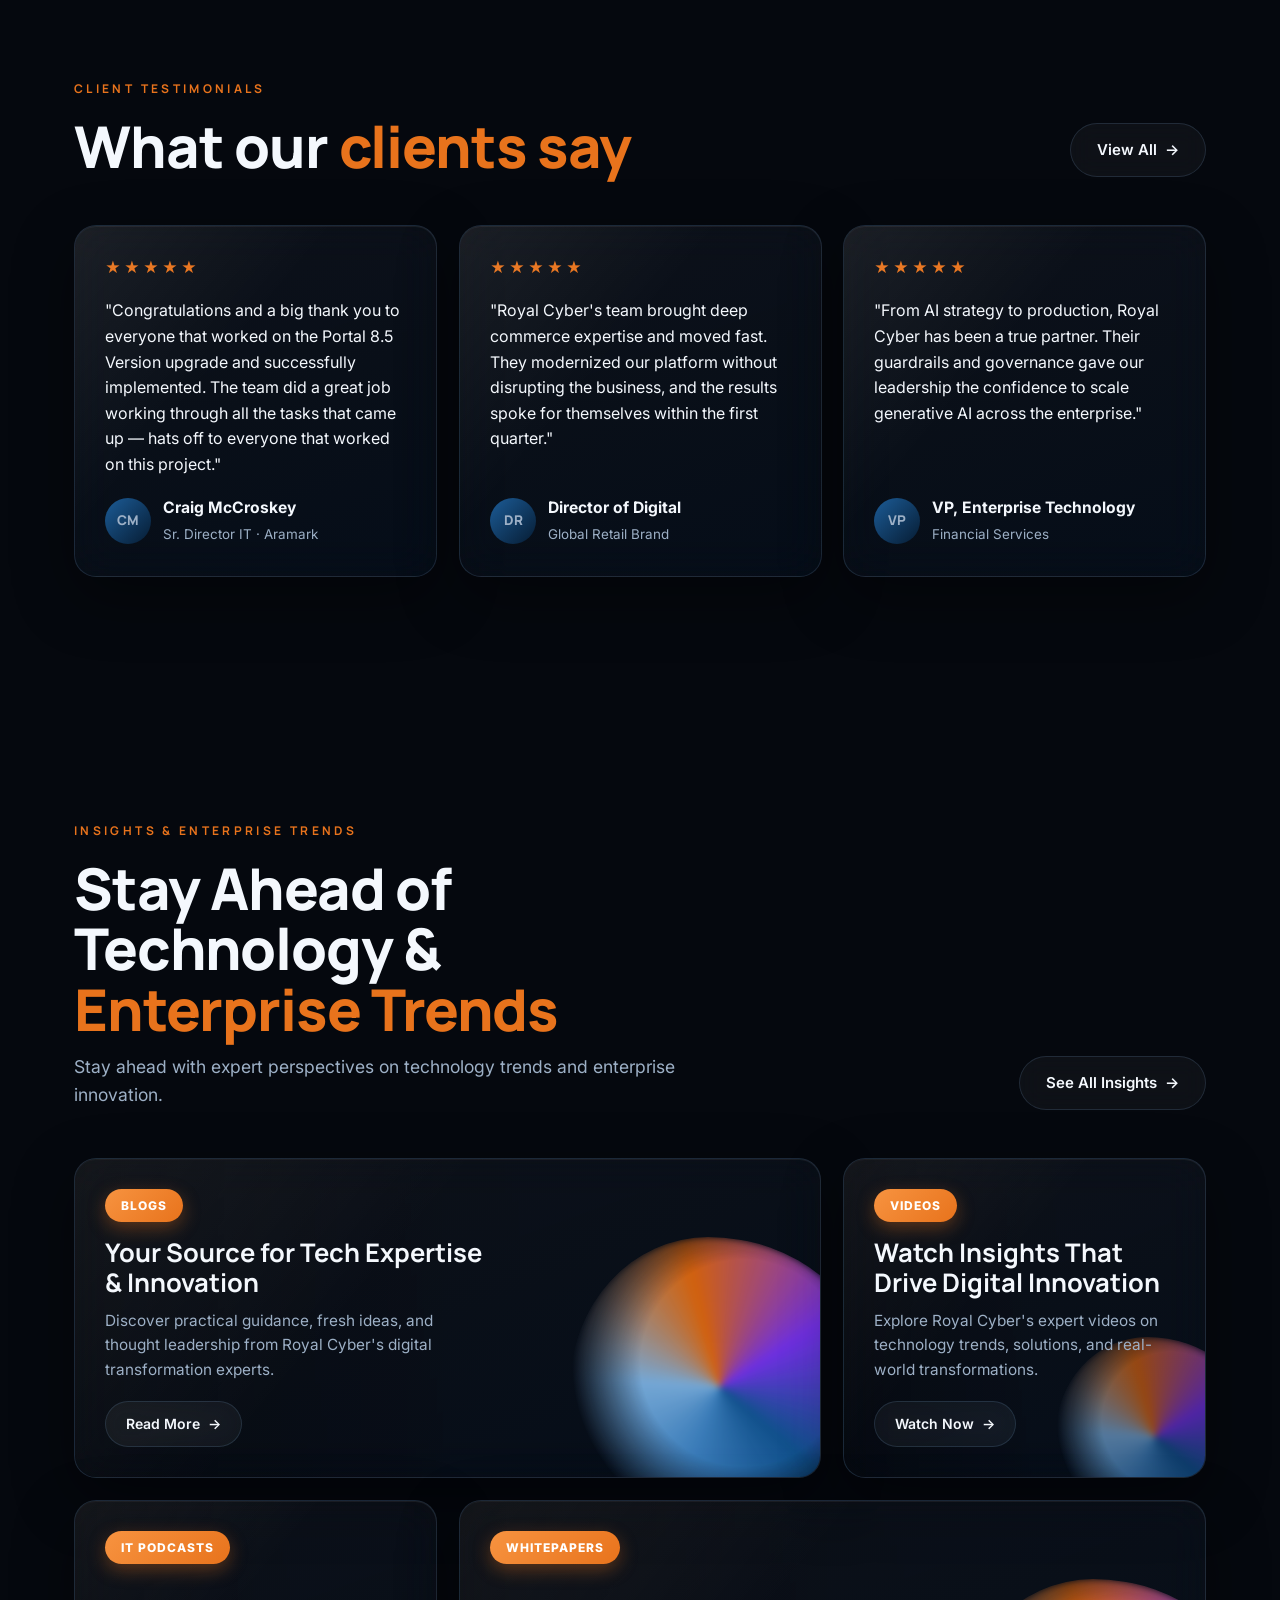
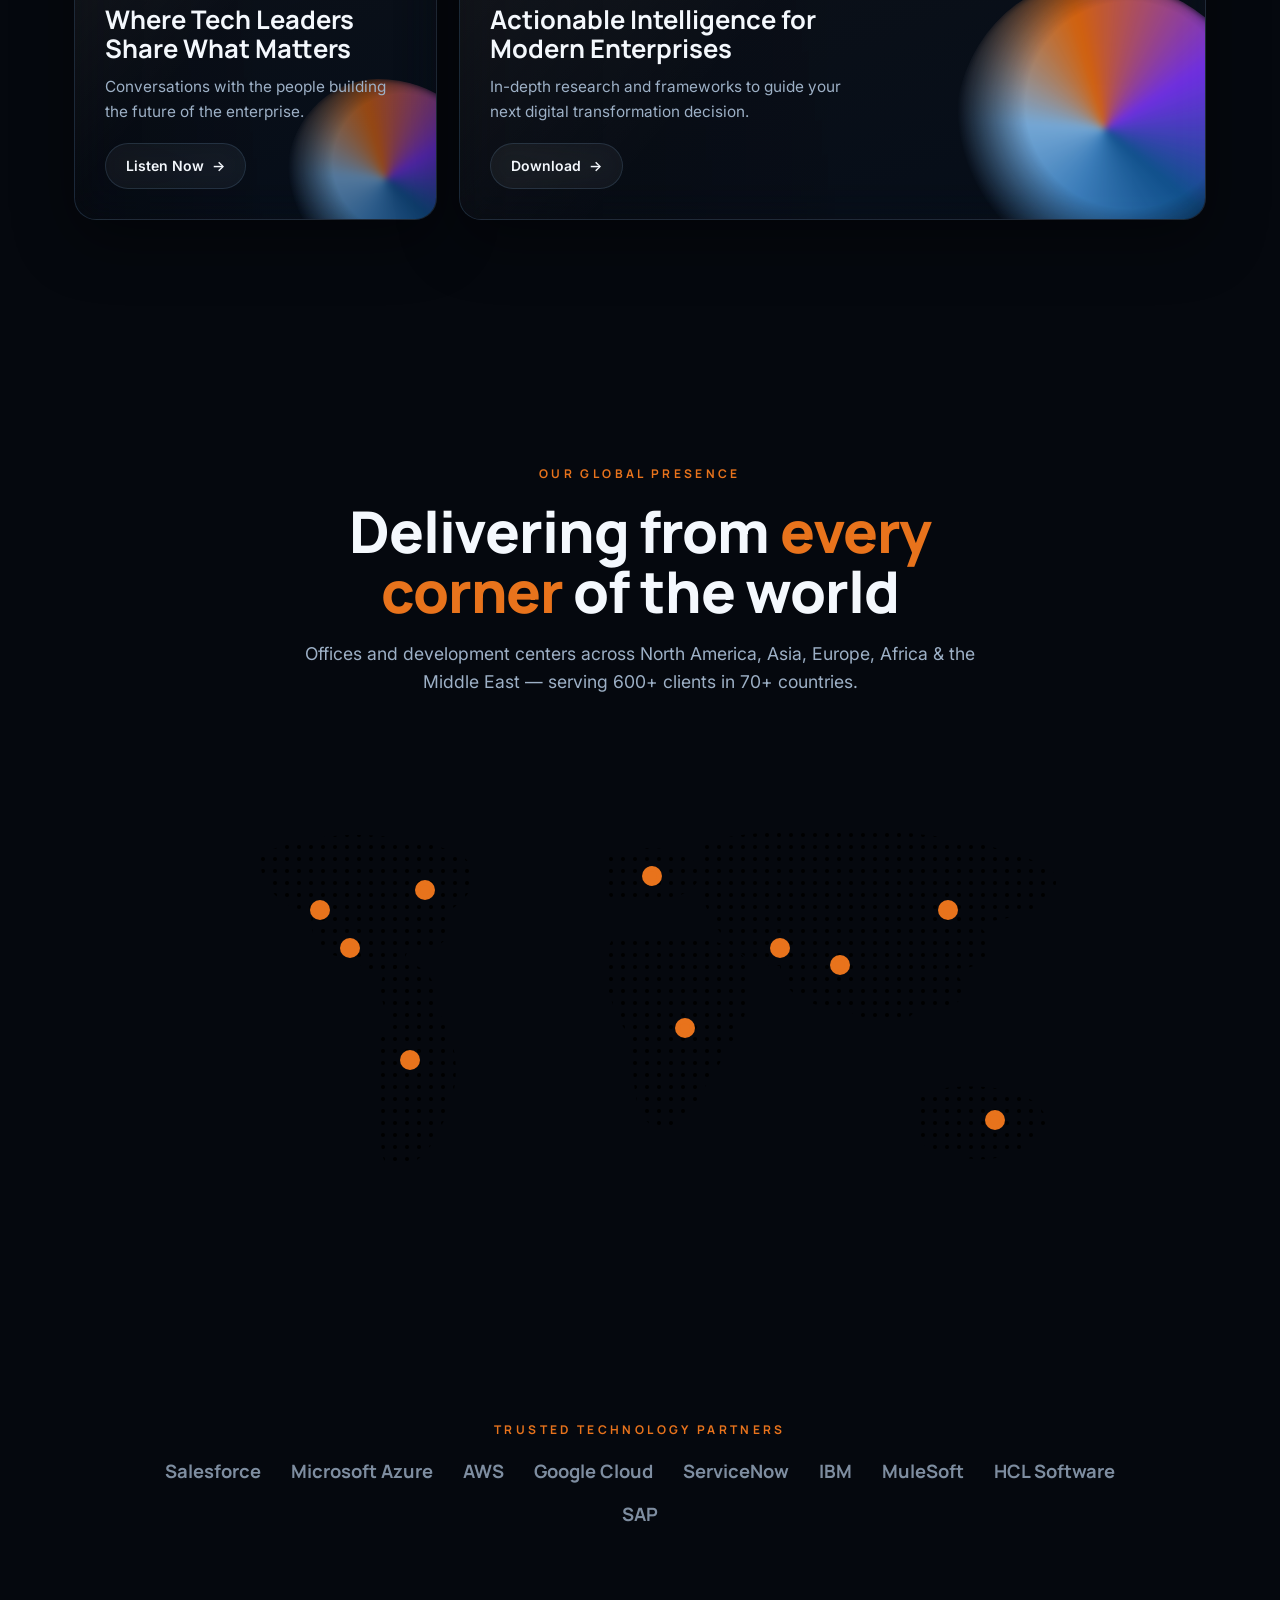
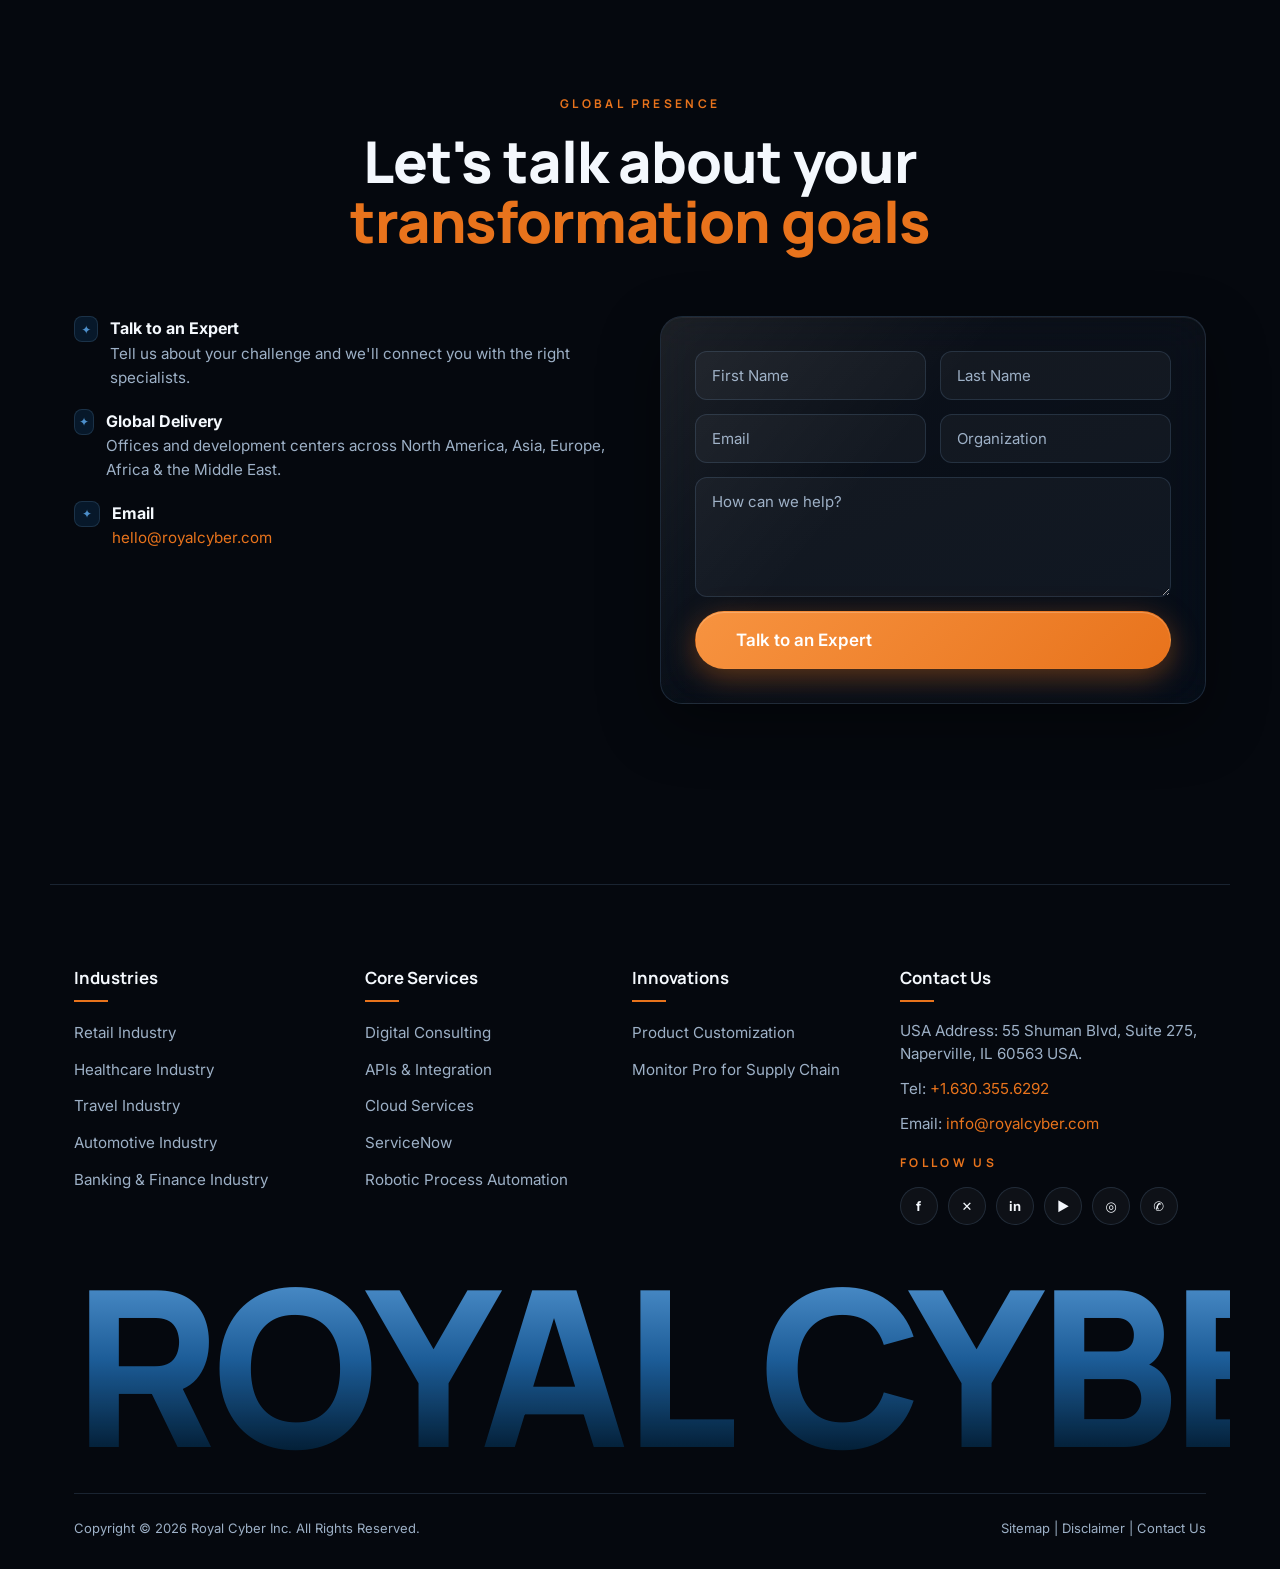
==== commit 81c3bfb0: "Theme-aware AI Lab/case-study cards, fix CEO avatar, add case-study pages - Convert AI Lab icon card" ====
--- a/index.html
+++ b/index.html
@@ -170,9 +170,7 @@
           At Royal Cyber, we don't just implement technology; we architect the future of the enterprise.
         </p>
         <div class="quote__by">
-          <span class="quote__avatar" aria-hidden="true">
-            <img src="assets/mustafa-pesh.svg" alt="" width="60" height="60" onerror="this.replaceWith(Object.assign(document.createElement('span'),{className:'quote__avatar-fallback',textContent:'MP'}))" />
-          </span>
+          <span class="quote__avatar" aria-hidden="true">MP</span>
           <span class="quote__author">Mustafa Pesh<span>Chief Executive Officer</span></span>
         </div>
       </div>
@@ -212,19 +210,19 @@
         </p>
         <p class="ailab__sub">Jump Start Your Generative AI Adoption</p>
         <div class="ailab-cards">
-          <div class="ailab-card">
+          <div class="ailab-card glass">
             <span class="ailab-card__ic">
               <svg viewBox="0 0 24 24" aria-hidden="true"><circle cx="10" cy="10" r="6"/><line x1="14.5" y1="14.5" x2="20.5" y2="20.5"/><path class="spark" d="M10 6.2 l.8 2 2 .8 -2 .8 -.8 2 -.8 -2 -2 -.8 2 -.8 z"/></svg>
             </span>
             <span>Automation opportunity analysis</span>
           </div>
-          <div class="ailab-card">
+          <div class="ailab-card glass">
             <span class="ailab-card__ic">
               <svg viewBox="0 0 24 24" aria-hidden="true"><rect x="4" y="3" width="16" height="18" rx="2"/><path d="M7.5 8 l1.4 1.4 L11.5 6.8"/><line x1="13.5" y1="8" x2="17" y2="8"/><path d="M7.5 14 l1.4 1.4 L11.5 12.8"/><line x1="13.5" y1="14" x2="17" y2="14"/></svg>
             </span>
             <span>Gen AI readiness assessment</span>
           </div>
-          <div class="ailab-card">
+          <div class="ailab-card glass">
             <span class="ailab-card__ic">
               <svg viewBox="0 0 24 24" aria-hidden="true"><g class="cog"><circle cx="12" cy="12" r="3.2"/><path d="M12 2.6 v2.2 M12 19.2 v2.2 M2.6 12 h2.2 M19.2 12 h2.2 M5.4 5.4 l1.5 1.5 M17.1 17.1 l1.5 1.5 M18.6 5.4 l-1.5 1.5 M6.9 17.1 l-1.5 1.5"/></g></svg>
             </span>
@@ -419,7 +417,7 @@
               </div>
               <h3 class="cs__title">University of Chicago accelerates secure generative AI adoption with Microsoft Azure</h3>
               <p class="cs__text">In partnership with Royal Cyber, the University of Chicago launched a compliant, enterprise-ready generative AI platform serving more than 35,000 users in just six weeks.</p>
-              <a href="#contact" class="btn btn--primary">Read our Case Study <span class="arrow">→</span></a>
+              <a href="case-studies/university-of-chicago.html" class="btn btn--primary">Read our Case Study <span class="arrow">→</span></a>
             </div>
           </div>
           <div class="cs__slide">
@@ -431,7 +429,7 @@
               </div>
               <h3 class="cs__title">Niagara Bottling powers smarter manufacturing with Dimitri AI</h3>
               <p class="cs__text">An Azure-powered AI platform delivers real-time operational intelligence across Niagara Bottling's plants — turning data into faster, smarter decisions.</p>
-              <a href="#contact" class="btn btn--primary">Read our Case Study <span class="arrow">→</span></a>
+              <a href="case-studies/niagara-bottling.html" class="btn btn--primary">Read our Case Study <span class="arrow">→</span></a>
             </div>
           </div>
           <div class="cs__slide">
@@ -443,7 +441,7 @@
               </div>
               <h3 class="cs__title">Wild Fork Foods speeds service with a commercetools accelerator</h3>
               <p class="cs__text">A centralized Customer Service Accelerator delivered 45% faster copilot performance and 80% faster data lookup for support teams.</p>
-              <a href="#contact" class="btn btn--primary">Read our Case Study <span class="arrow">→</span></a>
+              <a href="case-studies/wild-fork-foods.html" class="btn btn--primary">Read our Case Study <span class="arrow">→</span></a>
             </div>
           </div>
         </div>
--- a/assets/styles.css
+++ b/assets/styles.css
@@ -676,13 +676,11 @@
 .quote__author span { display: block; color: var(--muted); font-weight: 500; font-size: .9rem; margin-top: 4px; }
 .quote__by { display: flex; align-items: center; justify-content: center; gap: 14px; margin-top: 6px; }
 .quote__by .quote__author { text-align: left; }
-.quote__avatar { width: 60px; height: 60px; border-radius: 50%; overflow: hidden; flex: 0 0 auto;
-  display: grid; place-items: center; box-shadow: 0 8px 24px rgba(0,0,0,.35); }
-.quote__avatar img { width: 100%; height: 100%; object-fit: cover; display: block; }
-.quote__avatar-fallback {
-  width: 60px; height: 60px; border-radius: 50%; display: grid; place-items: center;
-  font-family: var(--font-display); font-weight: 800; color: #fff; font-size: 1.2rem;
-  background: linear-gradient(135deg, var(--orange-lt), var(--orange));
+.quote__avatar {
+  width: 62px; height: 62px; border-radius: 50%; flex: 0 0 auto; display: grid; place-items: center;
+  font-family: var(--font-display); font-weight: 800; font-size: 1.3rem; color: #fff; letter-spacing: .02em;
+  background: linear-gradient(135deg, var(--purple), var(--violet-2));
+  border: 2px solid var(--orange); box-shadow: 0 8px 24px rgba(0,0,0,.35), 0 0 0 4px rgba(232,115,28,.12);
 }
 
 /* events */
@@ -782,15 +780,13 @@
 .ailab__sub { font-family: var(--font-display); font-weight: 700; font-size: 1.3rem; margin: 24px 0 16px; }
 .ailab-cards { display: grid; grid-template-columns: repeat(3, 1fr); gap: 14px; margin-bottom: 24px; }
 .ailab-card {
-  padding: 22px 14px; border-radius: 16px; display: grid; gap: 12px; justify-items: center; text-align: center;
-  background: linear-gradient(160deg, var(--violet), var(--violet-2)); border: 1px solid var(--line);
-  transition: transform .35s var(--ease), box-shadow .35s var(--ease);
-}
-[data-theme="light"] .ailab-card { background: linear-gradient(160deg, #0C355F, #061C33); }
-.ailab-card:hover { transform: translateY(-5px); box-shadow: 0 18px 40px rgba(12,53,95,.4); }
-.ailab-card__ic { width: 42px; height: 42px; }
-.ailab-card__ic svg { width: 100%; height: 100%; fill: none; stroke: #fff; stroke-width: 2; stroke-linecap: round; stroke-linejoin: round; }
-.ailab-card span { font-family: var(--font-display); font-weight: 700; font-size: .95rem; color: #fff; line-height: 1.25; }
+  padding: 24px 16px; border-radius: 16px; display: grid; gap: 12px; justify-items: center; text-align: center;
+  transition: transform .35s var(--ease), box-shadow .35s var(--ease), border-color .35s;
+}
+.ailab-card:hover { transform: translateY(-5px); border-color: var(--orange); box-shadow: 0 22px 46px rgba(0,0,0,.35); }
+.ailab-card__ic { width: 42px; height: 42px; position: relative; z-index: 1; }
+.ailab-card__ic svg { width: 100%; height: 100%; fill: none; stroke: var(--orange); stroke-width: 2; stroke-linecap: round; stroke-linejoin: round; }
+.ailab-card span { font-family: var(--font-display); font-weight: 700; font-size: .95rem; color: var(--ink); line-height: 1.25; position: relative; z-index: 1; }
 .ailab-card .spark { fill: var(--orange-lt); stroke: none; transform-box: fill-box; transform-origin: center; animation: pulse 2.2s ease-in-out infinite; }
 .ailab-card .cog { transform-box: fill-box; transform-origin: center; animation: spin 9s linear infinite; }
 
@@ -879,18 +875,19 @@
 .cs__slide { min-width: 100%; }
 .cs__inner {
   padding: clamp(36px, 6vw, 72px); text-align: center; display: grid; gap: 20px; justify-items: center;
-  background: linear-gradient(160deg, #0C355F 0%, #061423 70%);
+  background: linear-gradient(160deg, var(--glass), var(--glass-2));
   border: 1px solid var(--line); border-radius: var(--radius);
-}
-[data-theme="light"] .cs__inner { border-color: rgba(20,60,105,.25); }
-.cs__logos { display: flex; align-items: center; gap: 22px; flex-wrap: wrap; justify-content: center; color: #fff; opacity: .95; }
+  backdrop-filter: blur(20px) saturate(140%);
+  box-shadow: 0 20px 60px rgba(0,0,0,.35), inset 0 1px 0 rgba(255,255,255,.06);
+}
+.cs__logos { display: flex; align-items: center; gap: 22px; flex-wrap: wrap; justify-content: center; color: var(--ink); }
 .cs__logos span { font-family: var(--font-display); font-weight: 700; font-size: 1.05rem; display: inline-flex; align-items: center; gap: 8px; }
-.cs__logos .sep { width: 1px; height: 26px; background: rgba(255,255,255,.25); }
+.cs__logos .sep { width: 1px; height: 26px; background: var(--line); }
 .cs__logo-ic { width: 26px; height: 26px; border-radius: 6px; display: inline-grid; place-items: center;
   background: conic-gradient(from 0deg, #f25022, #7fba00, #00a4ef, #ffb900, #f25022); }
-.cs__title { font-family: var(--font-display); font-weight: 800; color: #fff; letter-spacing: -.02em;
+.cs__title { font-family: var(--font-display); font-weight: 800; color: var(--ink); letter-spacing: -.02em;
   font-size: clamp(1.5rem, 3.4vw, 2.6rem); line-height: 1.1; max-width: 900px; }
-.cs__text { color: #c4d3e6; max-width: 760px; font-size: 1.05rem; }
+.cs__text { color: var(--muted); max-width: 760px; font-size: 1.05rem; }
 .cs__dots { display: flex; gap: 10px; justify-content: center; margin-top: 24px; }
 .cs__dot { width: 10px; height: 10px; border-radius: 50%; border: 0; cursor: pointer; padding: 0;
   background: rgba(150,170,200,.35); transition: .3s; }
